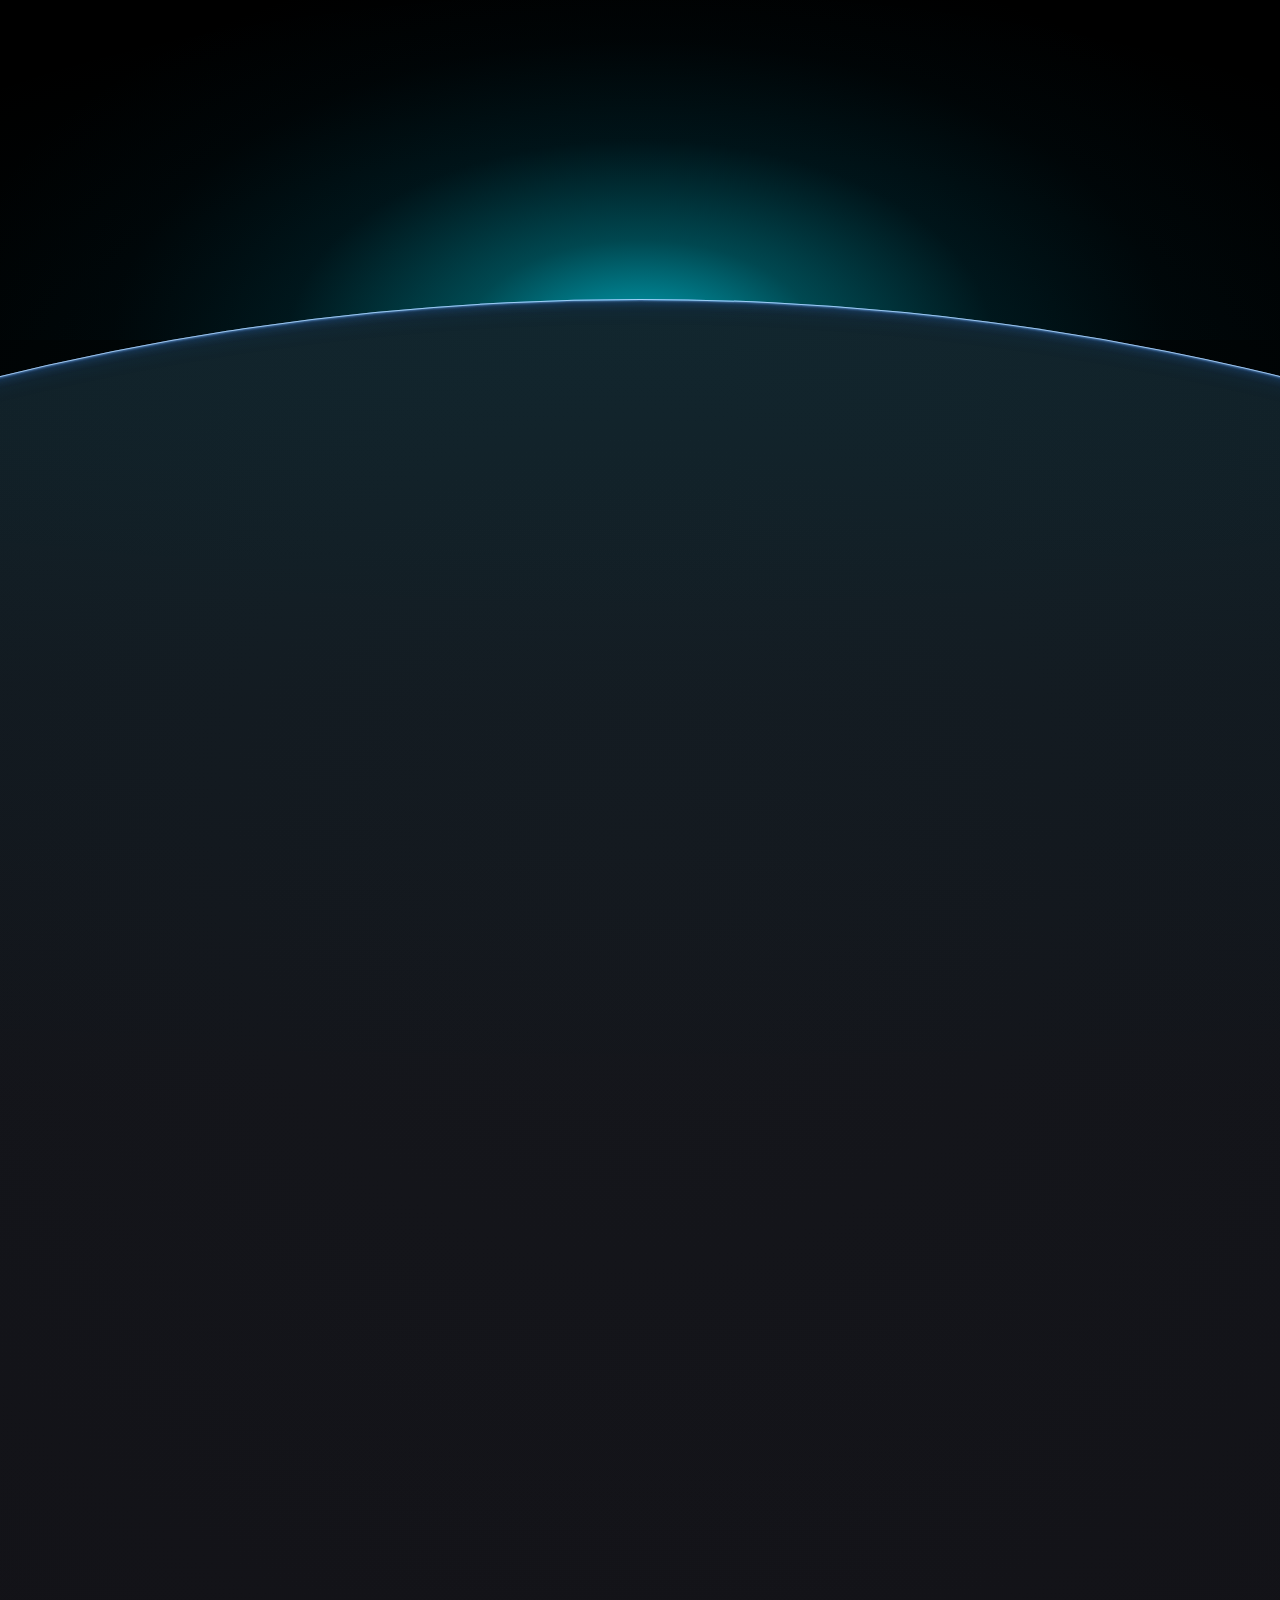
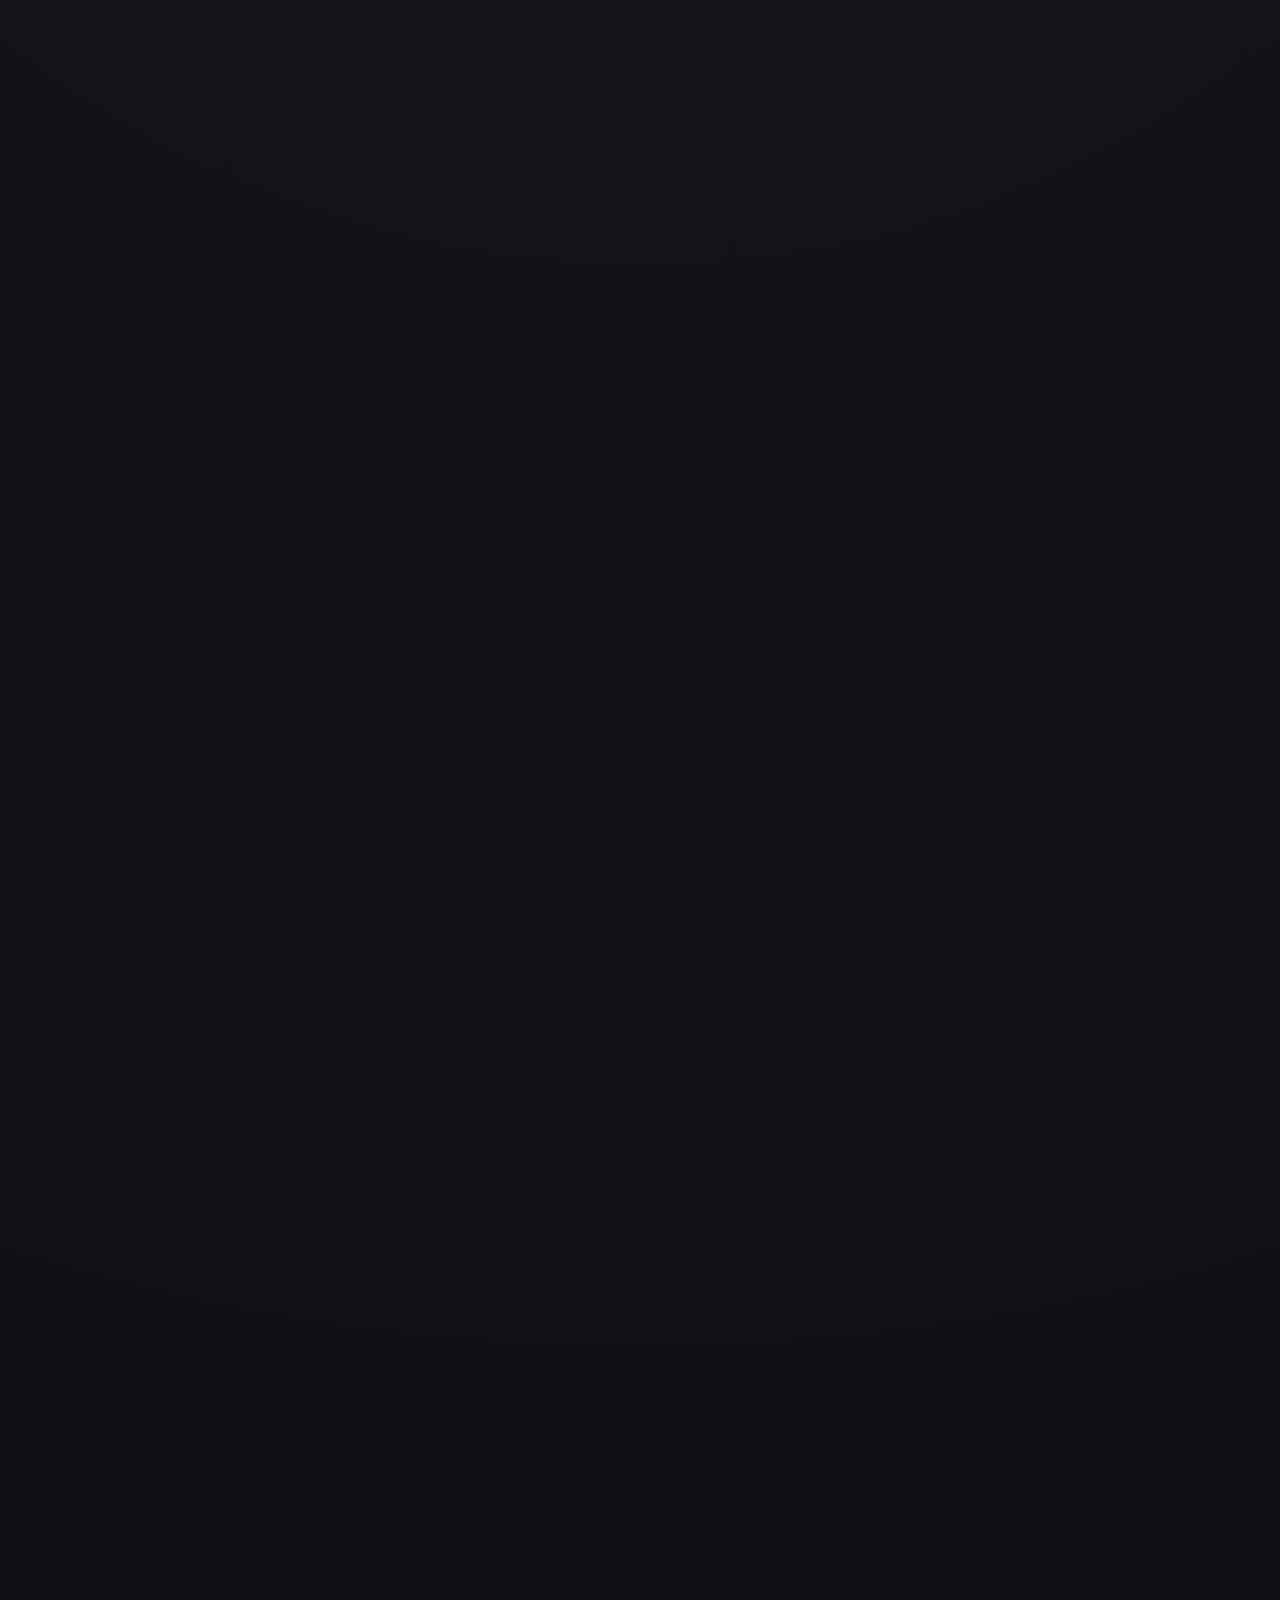
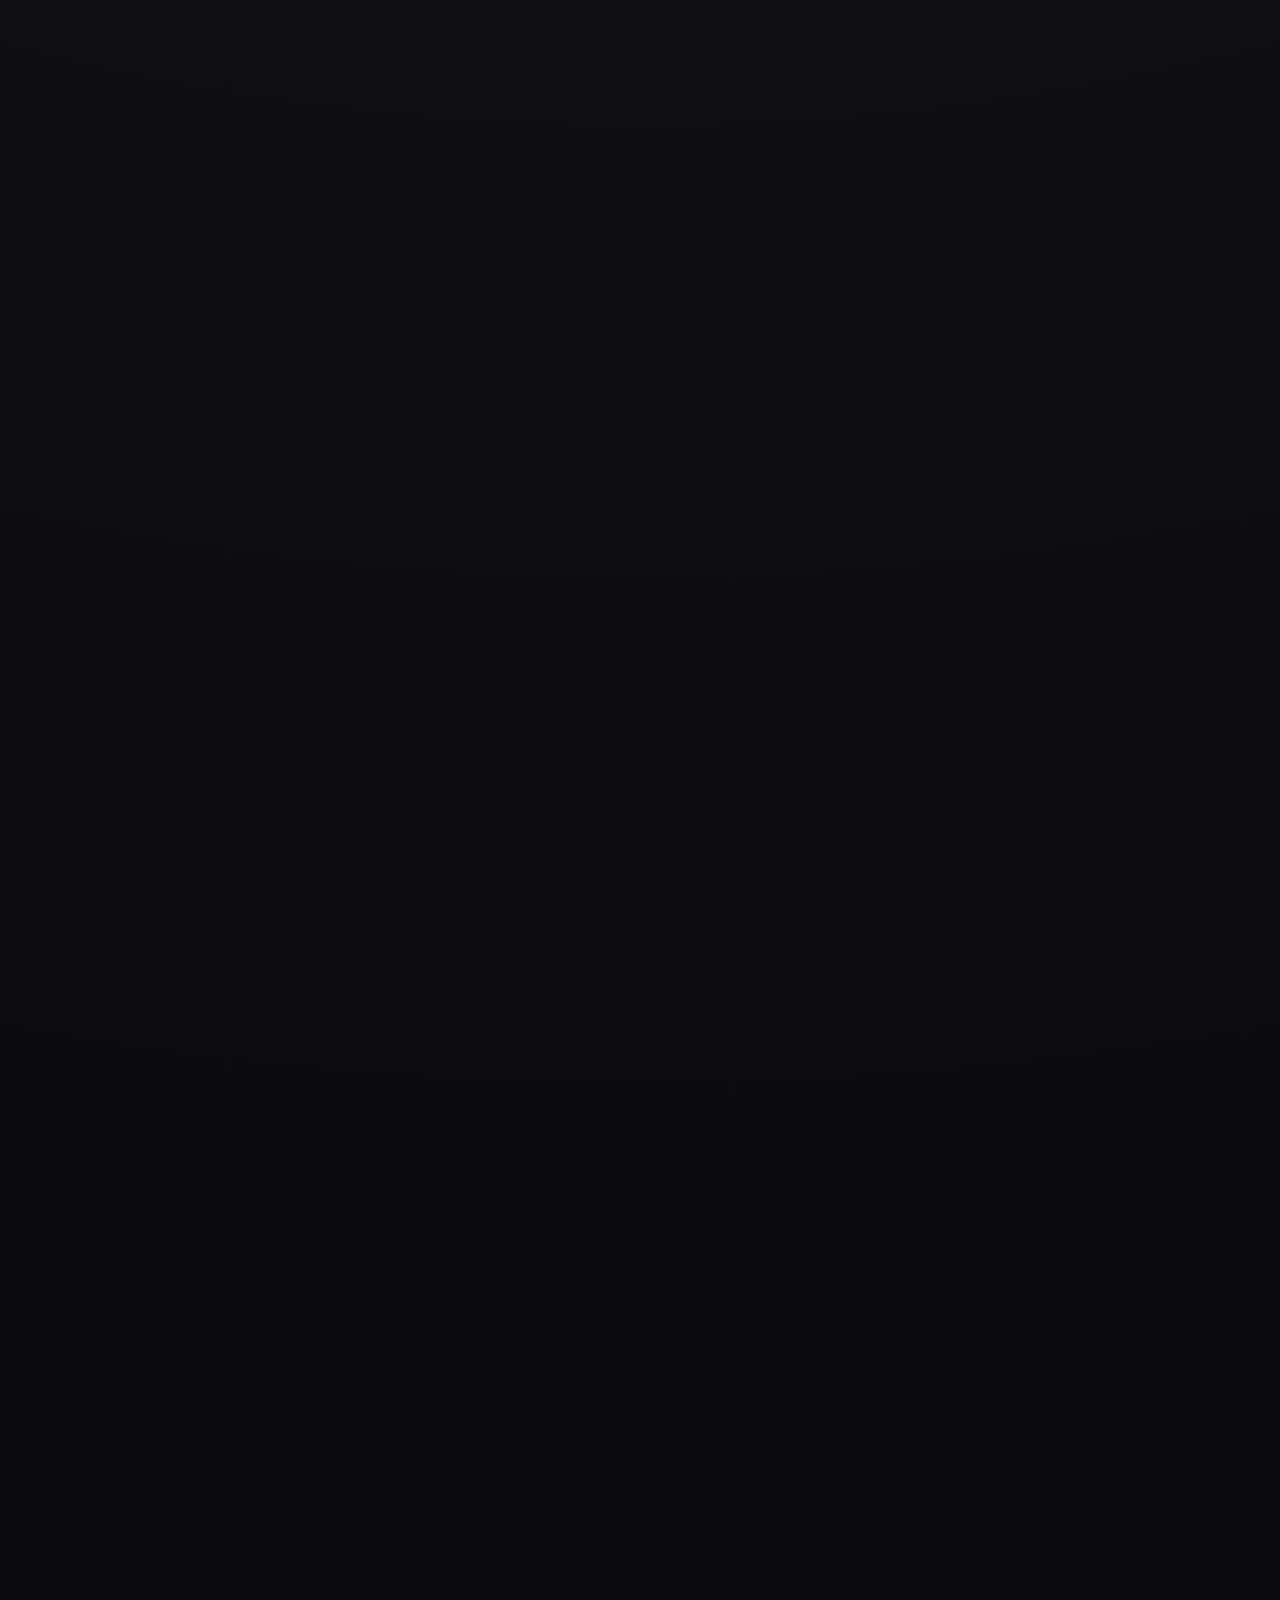
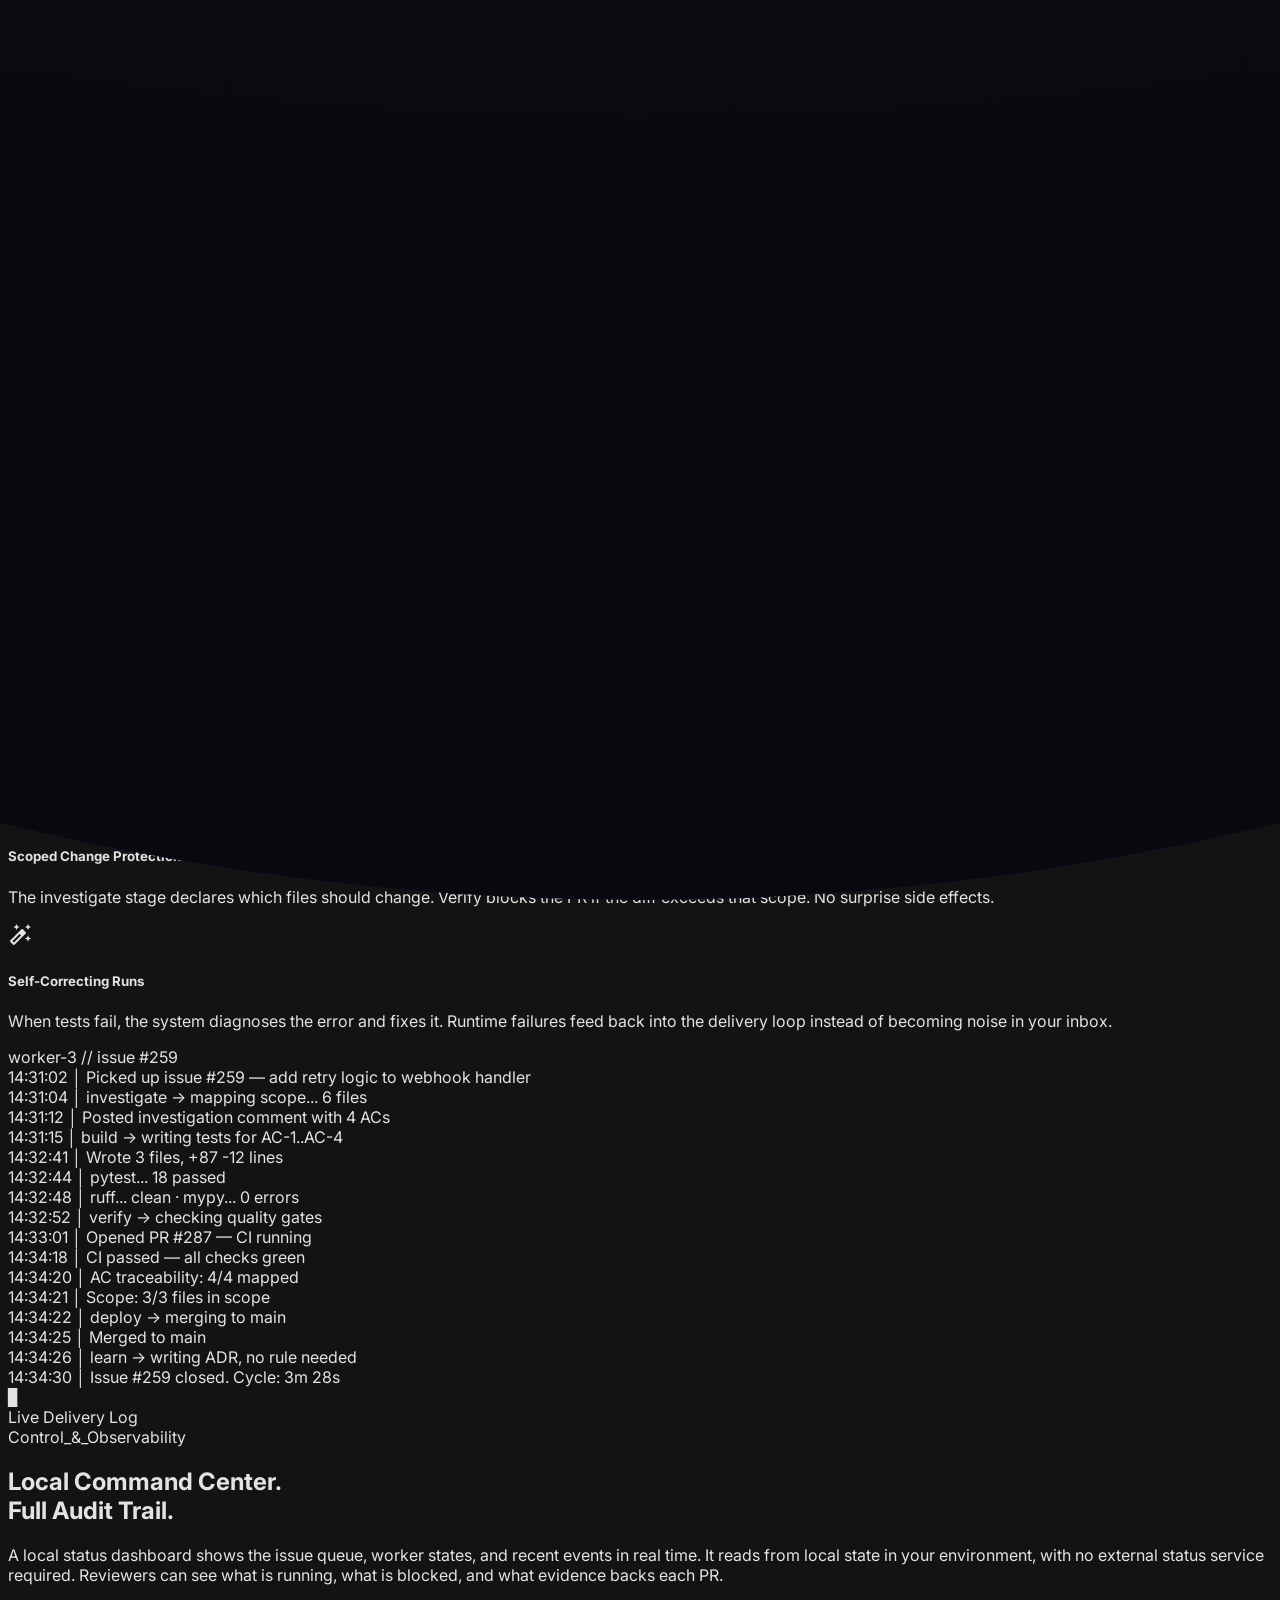
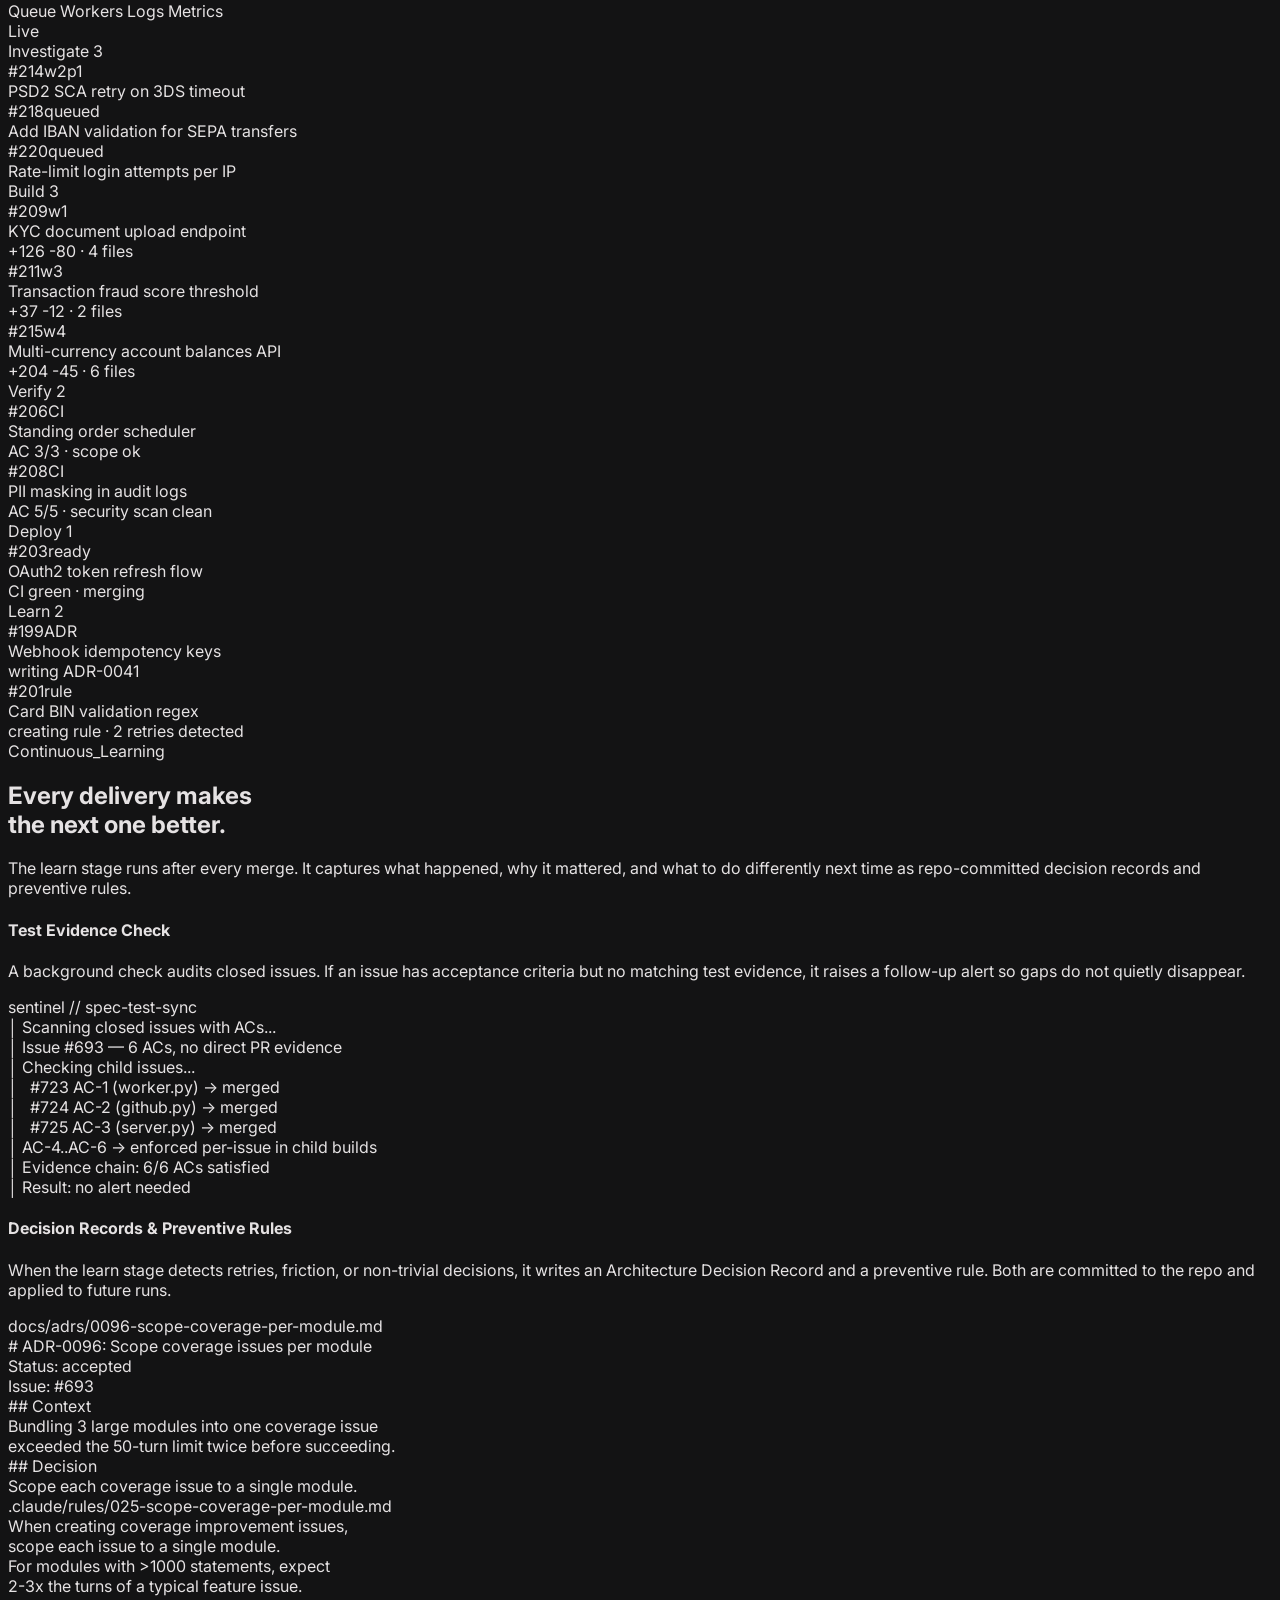
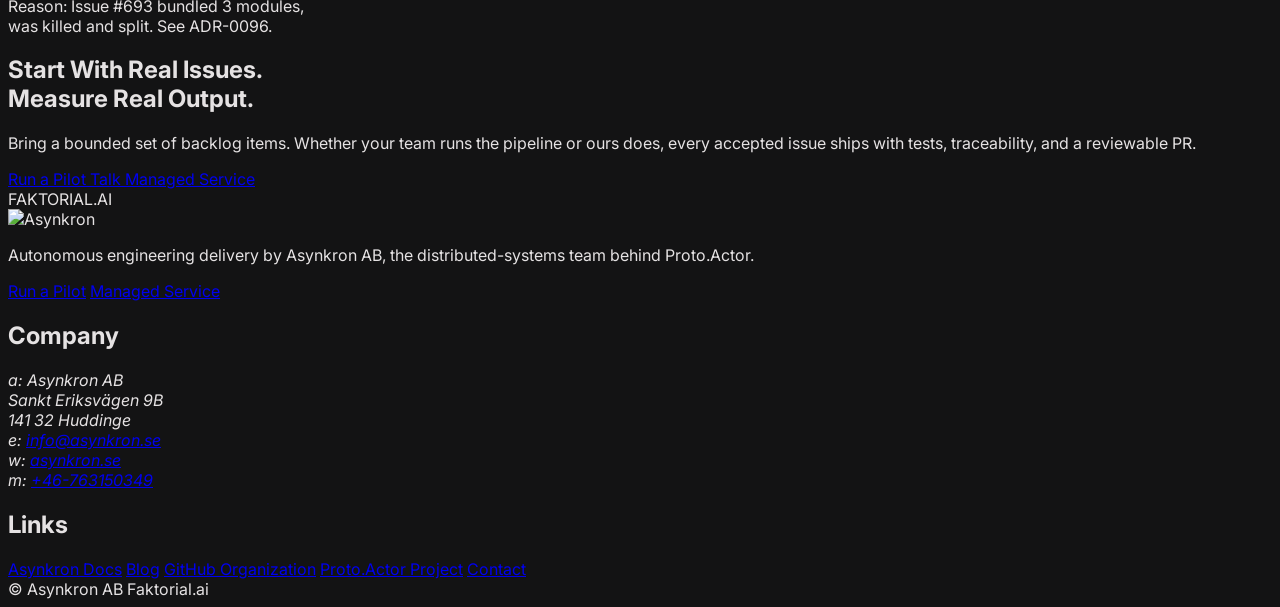
==== index.html @ 8fc57b88 "Use Asynkron favicon" ====
<!DOCTYPE html>

<html class="dark" lang="en"><head>
<meta charset="utf-8"/>
<meta content="width=device-width, initial-scale=1.0" name="viewport"/>
<title>Faktorial - Autonomous Engineering Delivery</title>
<link rel="icon" href="https://asynkron.se/img/favicon.ico" type="image/x-icon"/>
<script src="https://cdn.tailwindcss.com?plugins=forms,container-queries"></script>
<link href="https://fonts.googleapis.com/css2?family=Space+Grotesk:wght@300;400;500;600;700;900&amp;family=Inter:wght@300;400;500;600&amp;display=swap" rel="stylesheet"/>
<link href="https://fonts.googleapis.com/css2?family=Material+Symbols+Outlined:wght,FILL@100..700,0..1&amp;display=swap" rel="stylesheet"/>
<script id="tailwind-config">
        tailwind.config = {
            darkMode: "class",
            theme: {
                extend: {
                    "colors": {
                        "primary-container": "#00e5ff",
                        "on-primary-container": "#00626e",
                        "on-primary": "#00363d",
                        "on-surface-variant": "#bac9cc",
                        "on-primary-fixed-variant": "#004f58",
                        "on-secondary-container": "#96bbc9",
                        "error-container": "#93000a",
                        "on-secondary-fixed-variant": "#274c57",
                        "on-tertiary-fixed-variant": "#810081",
                        "on-secondary-fixed": "#001f28",
                        "secondary-container": "#274c57",
                        "secondary-fixed": "#c3e8f7",
                        "on-error": "#690005",
                        "surface-bright": "#3a393a",
                        "surface-container-low": "#1c1b1c",
                        "primary-fixed-dim": "#00daf3",
                        "surface-container": "#201f20",
                        "surface-container-lowest": "#0e0e0f",
                        "on-background": "#e5e2e3",
                        "primary-fixed": "#9cf0ff",
                        "primary": "#c3f5ff",
                        "background": "#131314",
                        "secondary-fixed-dim": "#a7ccda",
                        "on-error-container": "#ffdad6",
                        "on-tertiary": "#5b005b",
                        "tertiary-fixed": "#ffd7f5",
                        "inverse-surface": "#e5e2e3",
                        "on-primary-fixed": "#001f24",
                        "on-surface": "#e5e2e3",
                        "tertiary-fixed-dim": "#ffabf3",
                        "outline": "#849396",
                        "surface-container-high": "#2a2a2b",
                        "inverse-on-surface": "#313031",
                        "on-tertiary-fixed": "#380038",
                        "outline-variant": "#3b494c",
                        "surface-container-highest": "#353436",
                        "tertiary": "#ffe6f7",
                        "on-secondary": "#0d3540",
                        "secondary": "#a7ccda",
                        "tertiary-container": "#ffbbf3",
                        "on-tertiary-container": "#a0009f",
                        "inverse-primary": "#006875",
                        "surface-tint": "#00daf3",
                        "surface-dim": "#131314",
                        "surface-variant": "#353436",
                        "surface": "#131314",
                        "error": "#ffb4ab"
                    },
                    "borderRadius": {
                        "DEFAULT": "0px",
                        "lg": "0px",
                        "xl": "0px",
                        "full": "9999px"
                    },
                    "fontFamily": {
                        "headline": ["Space Grotesk", "system-ui", "sans-serif"],
                        "body": ["Inter", "system-ui", "sans-serif"],
                        "label": ["Space Grotesk", "system-ui", "sans-serif"]
                    }
                },
            },
        }
    </script>
<style>
        body {
            background-color: #131314;
            color: #e5e2e3;
            font-family: 'Inter', sans-serif;
            overflow-x: hidden;
        }
        .radial-glow {
            background: radial-gradient(circle at 50% 50%, rgba(0, 218, 243, 0.15) 0%, rgba(19, 19, 20, 0) 70%);
        }
        .data-bracket-border {
            border-left: 2px solid #00daf3;
            border-top: 2px solid #00daf3;
        }
        
        /* CSS-only 3D Tron Tunnel */
        .tunnel-container {
            position: absolute;
            inset: 0;
            perspective: 500px;
            overflow: hidden;
            background: #000;
        }
        .tunnel-wall {
            position: absolute;
            width: 100%;
            height: 100%;
            top: 0;
            left: 0;
            background-image: 
                linear-gradient(to right, rgba(0, 218, 243, 0.2) 1px, transparent 1px),
                linear-gradient(to bottom, rgba(0, 218, 243, 0.2) 1px, transparent 1px);
            background-size: 40px 40px;
            transform-style: preserve-3d;
            animation: tunnel-move 1.5s linear infinite;
        }
        .wall-top    { transform: translateY(-50%) rotateX(90deg); }
        .wall-bottom { transform: translateY(50%) rotateX(-90deg); }
        .wall-left   { transform: translateX(-50%) rotateY(90deg); }
        .wall-right  { transform: translateX(50%) rotateY(-90deg); }

        @keyframes tunnel-move {
            0% { background-position: 0 0; }
            100% { background-position: 0 160px; }
        }
        
        /* Twist & Turn Animation for the camera/container */
        .tunnel-wrap {
            position: absolute;
            inset: -50%;
            animation: tunnel-sway 10s ease-in-out infinite alternate;
        }
        @keyframes tunnel-sway {
            0% { transform: rotate(0deg) scale(1.1); }
            50% { transform: rotate(5deg) scale(1.2) translateX(20px); }
            100% { transform: rotate(-5deg) scale(1.1) translateY(20px); }
        }

        .text-glow {
            text-shadow: 0 0 20px rgba(0, 218, 243, 0.8), 0 0 40px rgba(0, 218, 243, 0.4);
        }

        /* Globe sunrise behind hero */
        .globe-wrap {
            position: absolute;
            left: 50%;
            bottom: -4800px;
            transform: translateX(-50%);
            width: 5400px;
            height: 5400px;
            pointer-events: none;
            z-index: 1;
        }
        /* The dark globe itself */
        .globe {
            position: absolute;
            inset: 0;
            border-radius: 50%;
            background:
                radial-gradient(
                    ellipse 120% 25% at 50% 0%,
                    rgba(0, 180, 210, 0.12) 0%,
                    rgba(0, 140, 170, 0.06) 30%,
                    rgba(0, 80, 100, 0.02) 60%,
                    transparent 100%
                ),
                radial-gradient(
                    circle at 50% 10%,
                    #15151a 0%,
                    #111116 30%,
                    #0c0c10 60%,
                    #08080c 100%
                );
        }
        /* Atmosphere rim — bright thin edge at the top */
        .globe::after {
            content: '';
            position: absolute;
            inset: -1px;
            border-radius: 50%;
            background: transparent;
            box-shadow:
                inset 0 1px 0 rgba(180, 220, 255, 0.8),
                inset 0 2px 2px rgba(120, 180, 255, 0.5),
                inset 0 4px 8px rgba(60, 140, 255, 0.2),
                inset 0 8px 20px rgba(30, 100, 220, 0.1);
        }
        /* Bright sunrise glow — positioned right on the globe horizon */
        /* Globe top = section_bottom - (5400 - 4800) = bottom: 600px */
        .globe-glow {
            position: absolute;
            left: 0;
            right: 0;
            bottom: 560px;
            height: 500px;
            background: radial-gradient(
                ellipse 55% 80% at 50% 100%,
                rgba(0, 229, 255, 0.7) 0%,
                rgba(0, 218, 243, 0.3) 25%,
                rgba(0, 160, 200, 0.10) 50%,
                rgba(0, 100, 140, 0.03) 75%,
                transparent 100%
            );
            pointer-events: none;
            z-index: 0;
        }
        /* Wider diffuse atmospheric wash above the horizon */
        .globe-wash {
            position: absolute;
            left: 0;
            right: 0;
            bottom: 500px;
            height: 600px;
            background: radial-gradient(
                ellipse 80% 70% at 50% 100%,
                rgba(0, 218, 243, 0.08) 0%,
                rgba(0, 160, 200, 0.03) 50%,
                transparent 100%
            );
            pointer-events: none;
            z-index: 0;
        }
    </style>
</head>
<body class="selection:bg-primary-container selection:text-on-primary-container">
<!-- TopAppBar -->
<header class="fixed top-0 w-full z-50 flex justify-between items-center px-8 h-20 bg-[#131314]/40 backdrop-blur-xl border-b border-[#00daf3]/10">
<div class="flex items-center gap-4">
<div class="text-2xl font-black tracking-[0.25em] text-[#c3f5ff] uppercase">FAKTORIAL.AI</div>
<div class="hidden lg:flex items-center gap-2 border-l border-primary/20 pl-4">
<span class="text-[#bac9cc]/50 text-[9px] uppercase tracking-[0.25em] font-headline">by</span>
<img src="https://asynkron.se/img/asynkron.png" alt="Asynkron" class="h-5 w-auto opacity-80"/>
</div>
</div>
<nav class="hidden md:flex gap-10 items-center">
<a class="text-[#bac9cc] hover:text-[#c3f5ff] transition-colors text-sm uppercase tracking-[0.2em] font-headline" href="#models">Models</a>
<a class="text-[#bac9cc] hover:text-[#c3f5ff] transition-colors text-sm uppercase tracking-[0.2em] font-headline" href="#fit">Fit</a>
<a class="text-[#bac9cc] hover:text-[#c3f5ff] transition-colors text-sm uppercase tracking-[0.2em] font-headline" href="#pipeline">Pipeline</a>
<a class="text-[#bac9cc] hover:text-[#c3f5ff] transition-colors text-sm uppercase tracking-[0.2em] font-headline" href="#control">Control</a>
</nav>
<a href="mailto:info@asynkron.se?subject=Faktorial%20Pilot%20Inquiry&body=Hi%2C%0A%0AWe%27re%20interested%20in%20running%20a%20Faktorial%20pilot.%0A%0ACompany%3A%20%0ARepo%20size%20(approx)%3A%20%0ABacklog%20size%3A%20%0A%0AThanks" class="bg-primary-container text-on-primary-container px-6 py-2 font-bold uppercase tracking-widest text-xs hover:bg-primary-fixed-dim transition-all active:scale-95 duration-150 inline-block">
            Run a Pilot
        </a>
</header>
<main class="relative pt-20">
<!-- Hero Section with 3D Tron Tunnel -->
<section class="relative min-h-[921px] flex flex-col items-center justify-center overflow-hidden bg-black">
<!-- 3D Tunnel Background -->
<div class="tunnel-container pointer-events-none opacity-60">
<div class="tunnel-wrap">
<div class="tunnel-wall wall-top"></div>
<div class="tunnel-wall wall-bottom"></div>
<div class="tunnel-wall wall-left"></div>
<div class="tunnel-wall wall-right"></div>
</div>
</div>
<!-- Globe sunrise -->
<div class="globe-wash"></div>
<div class="globe-glow"></div>
<div class="globe-wrap"><div class="globe"></div></div>
<!-- Legibility Overlay -->
<div class="absolute inset-0 bg-gradient-to-b from-background/40 via-transparent to-background z-[2]"></div>
<div class="relative z-10 text-center px-4">
<div class="py-8 rounded-3xl">
<h1 class="display-large text-[12vw] md:text-[8vw] font-black tracking-[0.25em] text-primary-fixed-dim uppercase leading-none mb-8 filter text-glow relative z-10">
                        FAKTORIAL.AI
                    </h1>
<div class="max-w-3xl mx-auto space-y-6">
<p class="font-headline text-2xl md:text-4xl font-bold tracking-[0.2em] text-primary uppercase drop-shadow-lg">
                            Autonomous Engineering Delivery
                        </p>
<p class="text-on-surface-variant font-body text-lg md:text-xl tracking-wide max-w-2xl mx-auto drop-shadow-md">
                            Faktorial operates the delivery loop inside your repo: investigate the work, build the change, prove it with tests and CI, prepare the PR, and capture what it learned. Run it with your team, or have Asynkron operate it for you.
                        </p>
<div class="pt-10 flex flex-wrap justify-center gap-6">
<a href="mailto:info@asynkron.se?subject=Faktorial%20Pilot%20Inquiry&body=Hi%2C%0A%0AWe%27re%20interested%20in%20running%20a%20Faktorial%20pilot.%0A%0ACompany%3A%20%0ARepo%20size%20(approx)%3A%20%0ABacklog%20size%3A%20%0A%0AThanks" class="px-10 py-4 bg-primary-container text-on-primary-container font-bold uppercase tracking-[0.2em] text-sm group relative overflow-hidden shadow-[0_0_20px_rgba(0,218,243,0.3)] inline-block">
<span class="relative z-10">Run a Pilot</span>
<div class="absolute inset-0 bg-white/20 translate-x-[-100%] group-hover:translate-x-[100%] transition-transform duration-500"></div>
</a>
<a href="mailto:info@asynkron.se?subject=Faktorial%20Managed%20Service&body=Hi%2C%0A%0AWe%27re%20interested%20in%20Faktorial%20Managed%20by%20Asynkron.%0A%0ACompany%3A%20%0AWhat%20we%20need%20help%20with%3A%20%0A%0AThanks" class="px-10 py-4 border-l-2 border-primary text-primary font-bold uppercase tracking-[0.2em] text-sm hover:bg-primary/5 transition-colors backdrop-blur-md inline-block">
                                Managed Service
                            </a>
</div>
<!-- Trust strip -->
<div class="pt-12 flex flex-wrap justify-center gap-x-8 gap-y-3">
<span class="flex items-center gap-2 text-on-surface-variant/60 text-xs uppercase tracking-widest font-headline"><span class="material-symbols-outlined text-primary-fixed-dim text-sm">computer</span> Runs locally</span>
<span class="flex items-center gap-2 text-on-surface-variant/60 text-xs uppercase tracking-widest font-headline"><svg class="w-3.5 h-3.5 text-primary-fixed-dim" fill="currentColor" viewBox="0 0 24 24"><path d="M12 0C5.37 0 0 5.37 0 12c0 5.31 3.435 9.795 8.205 11.385.6.105.825-.255.825-.57 0-.285-.015-1.23-.015-2.235-3.015.555-3.795-.735-4.035-1.41-.135-.345-.72-1.41-1.23-1.695-.42-.225-1.02-.78-.015-.795.945-.015 1.62.87 1.845 1.23 1.08 1.815 2.805 1.305 3.495.99.105-.78.42-1.305.765-1.605-2.67-.3-5.46-1.335-5.46-5.925 0-1.305.465-2.385 1.23-3.225-.12-.3-.54-1.53.12-3.18 0 0 1.005-.315 3.3 1.23.96-.27 1.98-.405 3-.405s2.04.135 3 .405c2.295-1.56 3.3-1.23 3.3-1.23.66 1.65.24 2.88.12 3.18.765.84 1.23 1.905 1.23 3.225 0 4.605-2.805 5.625-5.475 5.925.435.375.81 1.095.81 2.22 0 1.605-.015 2.895-.015 3.3 0 .315.225.69.825.57A12.02 12.02 0 0024 12c0-6.63-5.37-12-12-12z"/></svg> GitHub-native</span>
<span class="flex items-center gap-2 text-on-surface-variant/60 text-xs uppercase tracking-widest font-headline"><span class="material-symbols-outlined text-primary-fixed-dim text-sm">verified_user</span> Approval gates</span>
<span class="flex items-center gap-2 text-on-surface-variant/60 text-xs uppercase tracking-widest font-headline"><span class="material-symbols-outlined text-primary-fixed-dim text-sm">psychology</span> Escalates when uncertain</span>
<span class="flex items-center gap-2 text-on-surface-variant/60 text-xs uppercase tracking-widest font-headline"><span class="material-symbols-outlined text-primary-fixed-dim text-sm">history</span> Full audit trail</span>
</div>
</div>
</div>
</div>
<div class="absolute bottom-0 left-0 w-full h-32 bg-gradient-to-t from-background to-transparent z-10"></div>
</section>
<!-- Category Contrast -->
<section class="py-16 px-8 bg-background border-y border-primary/10">
<div class="max-w-[1400px] mx-auto grid grid-cols-1 md:grid-cols-3 gap-8">
    <div class="border-l-2 border-primary/30 pl-6">
        <h2 class="font-headline font-bold uppercase tracking-[0.15em] text-sm text-primary mb-3">Not A Copilot</h2>
        <p class="text-on-surface-variant text-sm leading-relaxed">Autocomplete helps a developer type. Faktorial takes a GitHub issue through investigation, tests, implementation, CI, and PR review.</p>
    </div>
    <div class="border-l-2 border-primary/30 pl-6">
        <h2 class="font-headline font-bold uppercase tracking-[0.15em] text-sm text-primary mb-3">Not Black-Box SaaS</h2>
        <p class="text-on-surface-variant text-sm leading-relaxed">Runs locally, follows your repo rules, and leaves the evidence chain where your team already works.</p>
    </div>
    <div class="border-l-2 border-tertiary-fixed-dim/30 pl-6">
        <h2 class="font-headline font-bold uppercase tracking-[0.15em] text-sm text-tertiary-fixed-dim mb-3">Not Traditional Outsourcing</h2>
        <p class="text-on-surface-variant text-sm leading-relaxed">Whether your team runs it or Asynkron does, the operating model stays issue-driven, test-backed, and reviewable in GitHub.</p>
    </div>
</div>
</section>
<!-- Asynkron Credibility -->
<section id="asynkron" class="py-24 px-8 bg-surface-container-lowest border-y border-primary/10">
<div class="max-w-[1400px] mx-auto">
<div class="flex items-center gap-4 mb-6">
<span class="text-primary font-bold tracking-[0.5em] uppercase text-xs">Asynkron_Origin</span>
<div class="h-px flex-grow bg-primary/10"></div>
</div>
<div class="grid grid-cols-1 lg:grid-cols-[0.9fr_1.1fr] gap-12 items-center">
    <div>
        <img src="https://asynkron.se/img/asynkron.png" alt="Asynkron" class="h-12 w-auto max-w-[320px] object-contain mb-10"/>
        <h2 class="font-headline text-3xl md:text-5xl font-black tracking-[0.1em] uppercase mb-6">
            Created By The Team Behind <span class="text-primary-fixed-dim">Proto.Actor.</span>
        </h2>
        <p class="text-on-surface-variant text-lg leading-relaxed max-w-3xl">
            Asynkron brings distributed-systems experience from high-scale, mission-critical platforms across finance, industrial automation, and real-time communications into Faktorial's delivery model.
        </p>
    </div>
    <div class="grid grid-cols-1 md:grid-cols-2 gap-6">
        <div class="border-l-2 border-primary/30 bg-surface-container-low p-8">
            <img src="https://asynkron.se/img/protoactor.png" alt="Proto.Actor" class="h-14 w-auto max-w-full object-contain object-left mb-8"/>
            <h3 class="font-headline font-bold uppercase tracking-[0.15em] text-sm text-primary mb-4">Flagship Framework</h3>
            <p class="text-on-surface-variant text-sm leading-relaxed">
                Proto.Actor is Asynkron's actor framework for .NET and Go, built for resilient distributed systems with message-driven actors, virtual actors, and clustering.
            </p>
        </div>
        <div class="border-l-2 border-tertiary-fixed-dim/30 bg-surface-container-low p-8">
            <h3 class="font-headline font-bold uppercase tracking-[0.15em] text-sm text-tertiary-fixed-dim mb-4">Why It Matters</h3>
            <p class="text-on-surface-variant text-sm leading-relaxed">
                Faktorial comes from a team used to production runtimes, long-running workflows, observability, and controlled automation rather than one-off code generation demos.
            </p>
        </div>
    </div>
</div>
</div>
</section>
<!-- ══════ SECTION 2: Two Ways To Ship ══════ -->
<section id="models" class="py-28 px-8 bg-surface-container-lowest border-y border-primary/10 relative">
<div class="max-w-[1400px] mx-auto">
<div class="flex items-center gap-4 mb-6">
    <span class="text-primary font-bold tracking-[0.5em] uppercase text-xs">Service_Models</span>
    <div class="h-px flex-grow bg-primary/10"></div>
</div>
<h2 class="font-headline text-3xl md:text-5xl font-black tracking-[0.1em] uppercase mb-6">
    Two Ways To Ship.<br/><span class="text-primary-fixed-dim">One Standard Of Proof.</span>
</h2>
<p class="text-on-surface-variant text-lg max-w-2xl mb-16">
    Use Faktorial inside your existing GitHub workflow with your engineers reviewing PRs, or use Faktorial Managed when you want Asynkron to run the delivery loop. Same pipeline, same quality gates, same traceability.
</p>

<div class="grid grid-cols-1 md:grid-cols-2 gap-8 mb-16">
    <!-- Self-service -->
    <div class="border border-primary/20 p-10 relative group hover:border-primary/40 transition-all flex flex-col">
        <div class="absolute top-0 right-0 w-32 h-32 bg-primary/5 blur-[60px] opacity-0 group-hover:opacity-100 transition-opacity pointer-events-none"></div>
        <div class="flex items-center gap-3 mb-6">
            <span class="material-symbols-outlined text-primary text-2xl" data-icon="handshake">handshake</span>
            <h3 class="font-headline font-black uppercase tracking-[0.15em] text-lg text-primary">Your Team + Faktorial</h3>
        </div>
        <p class="text-on-surface-variant text-sm leading-relaxed mb-8">
            Best when you already have a development team and want more delivery capacity inside the workflow you use today. Your team owns priorities, architecture, reviews, and merge decisions. Faktorial handles scoped implementation work.
        </p>
        <div class="space-y-4 mb-8">
            <div class="flex items-start gap-3"><span class="text-primary text-sm mt-0.5">&#10003;</span><span class="text-on-surface-variant text-sm">Your team owns priorities and merge decisions</span></div>
            <div class="flex items-start gap-3"><span class="text-primary text-sm mt-0.5">&#10003;</span><span class="text-on-surface-variant text-sm">Faktorial handles scoped implementation issues</span></div>
            <div class="flex items-start gap-3"><span class="text-primary text-sm mt-0.5">&#10003;</span><span class="text-on-surface-variant text-sm">PRs arrive with tests and evidence</span></div>
            <div class="flex items-start gap-3"><span class="text-primary text-sm mt-0.5">&#10003;</span><span class="text-on-surface-variant text-sm">Works inside your existing repo workflow</span></div>
        </div>
        <div class="mt-auto">
            <a href="mailto:info@asynkron.se?subject=Faktorial%20Pilot%20Inquiry&body=Hi%2C%0A%0AWe%27re%20interested%20in%20running%20a%20Faktorial%20pilot.%0A%0ACompany%3A%20%0ARepo%20size%20(approx)%3A%20%0ABacklog%20size%3A%20%0A%0AThanks" class="px-8 py-3 bg-primary-container text-on-primary-container font-bold uppercase tracking-[0.15em] text-sm hover:shadow-[0_0_20px_rgba(0,218,243,0.3)] transition-all active:scale-[0.98] inline-block">Start with 10 issues</a>
        </div>
    </div>
    <!-- Managed -->
    <div class="border border-tertiary-fixed-dim/20 p-10 relative group hover:border-tertiary-fixed-dim/40 transition-all flex flex-col">
        <div class="absolute top-0 right-0 w-32 h-32 bg-tertiary-fixed-dim/5 blur-[60px] opacity-0 group-hover:opacity-100 transition-opacity pointer-events-none"></div>
        <div class="flex items-center gap-3 mb-6">
            <span class="material-symbols-outlined text-tertiary-fixed-dim text-2xl" data-icon="engineering">engineering</span>
            <h3 class="font-headline font-black uppercase tracking-[0.15em] text-lg text-tertiary-fixed-dim">Faktorial Managed</h3>
        </div>
        <p class="text-on-surface-variant text-sm leading-relaxed mb-8">
            Best when you want Asynkron to run the operating loop. You file or approve issues; senior engineers supervise Faktorial, handle escalations, and deliver review-ready code.
        </p>
        <div class="space-y-4 mb-8">
            <div class="flex items-start gap-3"><span class="text-tertiary-fixed-dim text-sm mt-0.5">&#10003;</span><span class="text-on-surface-variant text-sm">Asynkron runs the pipeline</span></div>
            <div class="flex items-start gap-3"><span class="text-tertiary-fixed-dim text-sm mt-0.5">&#10003;</span><span class="text-on-surface-variant text-sm">We supervise agents and handle escalations</span></div>
            <div class="flex items-start gap-3"><span class="text-tertiary-fixed-dim text-sm mt-0.5">&#10003;</span><span class="text-on-surface-variant text-sm">You approve scope and merge decisions</span></div>
            <div class="flex items-start gap-3"><span class="text-tertiary-fixed-dim text-sm mt-0.5">&#10003;</span><span class="text-on-surface-variant text-sm">Capacity scales by backlog, not headcount</span></div>
        </div>
        <div class="mt-auto">
            <a href="mailto:info@asynkron.se?subject=Faktorial%20Managed%20Service&body=Hi%2C%0A%0AWe%27re%20interested%20in%20Faktorial%20Managed%20by%20Asynkron.%0A%0ACompany%3A%20%0AWhat%20we%20need%20help%20with%3A%20%0A%0AThanks" class="px-8 py-3 border border-tertiary-fixed-dim/30 text-tertiary-fixed-dim font-bold uppercase tracking-[0.15em] text-sm hover:bg-tertiary-fixed-dim/5 transition-all active:scale-[0.98] inline-block">Contact Us</a>
        </div>
    </div>
</div>

<!-- Shared foundation -->
<div class="border-t border-primary/10 pt-12">
    <h4 class="font-headline font-bold uppercase tracking-[0.15em] text-sm text-center mb-10 text-on-surface-variant">Both models keep control in your repo</h4>
    <div class="grid grid-cols-1 md:grid-cols-2 gap-8">
        <div class="flex gap-5">
            <div class="w-10 h-10 flex-shrink-0 border border-primary/20 flex items-center justify-center">
                <span class="material-symbols-outlined text-primary text-lg">history_edu</span>
            </div>
            <div>
                <h5 class="font-headline font-bold uppercase tracking-widest text-sm mb-2">Compliance Backlog</h5>
                <p class="text-on-surface-variant text-sm leading-relaxed">When new requirements emerge, Faktorial can evaluate the repo, identify gaps, and turn the remediation work into issues your team can review and track.</p>
            </div>
        </div>
        <div class="flex gap-5">
            <div class="w-10 h-10 flex-shrink-0 border border-primary/20 flex items-center justify-center">
                <span class="material-symbols-outlined text-primary text-lg">link</span>
            </div>
            <div>
                <h5 class="font-headline font-bold uppercase tracking-widest text-sm mb-2">Every Decision Has A Paper Trail</h5>
                <p class="text-on-surface-variant text-sm leading-relaxed">Every change traces back: requirement &rarr; investigation &rarr; acceptance criteria &rarr; tests &rarr; PR &rarr; merge. ADRs capture why. The full evidence chain lives in your repo.</p>
            </div>
        </div>
    </div>
</div>
</div>
</section>

<!-- ══════ SECTION 3: Fit Guide ══════ -->
<section id="fit" class="py-24 px-8">
<div class="max-w-[1400px] mx-auto">
<div class="flex items-center gap-4 mb-6">
    <span class="text-primary font-bold tracking-[0.5em] uppercase text-xs">Fit_Guide</span>
    <div class="h-px flex-grow bg-primary/10"></div>
</div>
<div class="grid grid-cols-1 lg:grid-cols-[0.9fr_1.1fr] gap-12 items-start mb-14">
    <div>
        <h2 class="font-headline text-3xl md:text-5xl font-black tracking-[0.1em] uppercase mb-6">
            Built For Backlog-Heavy Teams.<br/><span class="text-primary-fixed-dim">With Clear Review Paths.</span>
        </h2>
        <p class="text-on-surface-variant text-lg leading-relaxed">
            Faktorial works best when your team already has a GitHub workflow, a queue of engineering work, and enough context in issues or code for implementation to be reviewed against clear expectations.
        </p>
    </div>
    <div class="grid grid-cols-1 md:grid-cols-2 gap-6">
        <div class="border-t-2 border-primary/30 bg-surface-container-low p-8">
            <h3 class="font-headline font-bold uppercase tracking-[0.15em] text-sm text-primary mb-6">Good Fit</h3>
            <div class="space-y-4">
                <div class="flex gap-3"><span class="text-primary">&#10003;</span><span class="text-on-surface-variant text-sm">Structured GitHub issues with acceptance criteria</span></div>
                <div class="flex gap-3"><span class="text-primary">&#10003;</span><span class="text-on-surface-variant text-sm">Teams that need more throughput without adding headcount</span></div>
                <div class="flex gap-3"><span class="text-primary">&#10003;</span><span class="text-on-surface-variant text-sm">Regulated or audit-heavy repositories</span></div>
                <div class="flex gap-3"><span class="text-primary">&#10003;</span><span class="text-on-surface-variant text-sm">Recurring bugs, refactors, migrations, and test work</span></div>
            </div>
        </div>
        <div class="border-t-2 border-tertiary-fixed-dim/30 bg-surface-container-low p-8">
            <h3 class="font-headline font-bold uppercase tracking-[0.15em] text-sm text-tertiary-fixed-dim mb-6">Keep Human First</h3>
            <div class="space-y-4">
                <div class="flex gap-3"><span class="text-tertiary-fixed-dim">&times;</span><span class="text-on-surface-variant text-sm">Ambiguous product discovery with no clear outcome yet</span></div>
                <div class="flex gap-3"><span class="text-tertiary-fixed-dim">&times;</span><span class="text-on-surface-variant text-sm">Architecture calls without an accountable owner</span></div>
                <div class="flex gap-3"><span class="text-tertiary-fixed-dim">&times;</span><span class="text-on-surface-variant text-sm">High-risk production changes without a review path</span></div>
            </div>
        </div>
    </div>
</div>
<h3 class="font-headline text-xl md:text-2xl font-black tracking-[0.1em] uppercase mb-8">
    Best for <span class="text-primary-fixed-dim">high-volume engineering work.</span>
</h3>
<div class="grid grid-cols-2 md:grid-cols-3 lg:grid-cols-6 gap-4">
    <div class="p-5 bg-surface-container-low border-t-2 border-primary/20 text-center">
        <span class="material-symbols-outlined text-primary text-2xl mb-3 block">bug_report</span>
        <div class="text-xs uppercase tracking-widest text-on-surface-variant font-headline">Backlog &amp; bugs</div>
    </div>
    <div class="p-5 bg-surface-container-low border-t-2 border-primary/20 text-center">
        <span class="material-symbols-outlined text-primary text-2xl mb-3 block">autorenew</span>
        <div class="text-xs uppercase tracking-widest text-on-surface-variant font-headline">Refactors</div>
    </div>
    <div class="p-5 bg-surface-container-low border-t-2 border-primary/20 text-center">
        <span class="material-symbols-outlined text-primary text-2xl mb-3 block">swap_horiz</span>
        <div class="text-xs uppercase tracking-widest text-on-surface-variant font-headline">Migrations</div>
    </div>
    <div class="p-5 bg-surface-container-low border-t-2 border-primary/20 text-center">
        <span class="material-symbols-outlined text-primary text-2xl mb-3 block">science</span>
        <div class="text-xs uppercase tracking-widest text-on-surface-variant font-headline">Test coverage</div>
    </div>
    <div class="p-5 bg-surface-container-low border-t-2 border-tertiary-fixed-dim/20 text-center">
        <span class="material-symbols-outlined text-tertiary-fixed-dim text-2xl mb-3 block">gavel</span>
        <div class="text-xs uppercase tracking-widest text-on-surface-variant font-headline">Compliance gaps</div>
    </div>
    <div class="p-5 bg-surface-container-low border-t-2 border-tertiary-fixed-dim/20 text-center">
        <span class="material-symbols-outlined text-tertiary-fixed-dim text-2xl mb-3 block">update</span>
        <div class="text-xs uppercase tracking-widest text-on-surface-variant font-headline">Legacy modernization</div>
    </div>
</div>
</div>
</section>
<!-- Pilot Proof -->
<section id="proof" class="py-24 px-8 bg-surface-container-lowest border-y border-primary/10 relative">
<div class="max-w-[1400px] mx-auto">
<div class="flex items-center gap-4 mb-6">
<span class="text-tertiary-fixed-dim font-bold tracking-[0.5em] uppercase text-xs">Pilot_Proof</span>
<div class="h-px flex-grow bg-tertiary-fixed-dim/20"></div>
</div>
<h2 class="font-headline text-3xl md:text-5xl font-black tracking-[0.1em] uppercase mb-6">
    Start With 10 Real Issues.<br/><span class="text-tertiary-fixed-dim">Measure What Ships.</span>
</h2>
<p class="text-on-surface-variant text-lg max-w-3xl mb-14 leading-relaxed">
    The first proof should come from your repo, not a staged demo. A pilot uses a bounded set of issues and reports the evidence engineering leaders actually care about: accepted PRs, CI results, review rework, cycle time, and escalation quality.
</p>
<div class="grid grid-cols-1 md:grid-cols-2 lg:grid-cols-4 gap-6">
    <div class="border border-tertiary-fixed-dim/20 p-6 bg-surface-container-low">
        <h3 class="font-headline font-bold uppercase tracking-widest text-sm text-tertiary-fixed-dim mb-3">Acceptance</h3>
        <p class="text-on-surface-variant text-sm leading-relaxed">How many PRs were accepted, merged, or returned for rework.</p>
    </div>
    <div class="border border-tertiary-fixed-dim/20 p-6 bg-surface-container-low">
        <h3 class="font-headline font-bold uppercase tracking-widest text-sm text-tertiary-fixed-dim mb-3">Cycle Time</h3>
        <p class="text-on-surface-variant text-sm leading-relaxed">How long issues took from pickup to review-ready pull request.</p>
    </div>
    <div class="border border-primary/20 p-6 bg-surface-container-low">
        <h3 class="font-headline font-bold uppercase tracking-widest text-sm text-primary mb-3">Evidence</h3>
        <p class="text-on-surface-variant text-sm leading-relaxed">Which tests, CI checks, and trace links backed each delivery.</p>
    </div>
    <div class="border border-primary/20 p-6 bg-surface-container-low">
        <h3 class="font-headline font-bold uppercase tracking-widest text-sm text-primary mb-3">Escalations</h3>
        <p class="text-on-surface-variant text-sm leading-relaxed">Where the system paused for human judgment instead of guessing.</p>
    </div>
</div>
</div>
</section>
<!-- How It Works — Pipeline -->
<section id="pipeline" class="py-32 px-8 relative overflow-hidden">
<div class="absolute inset-0 pointer-events-none" style="background: linear-gradient(180deg, #0e0e0f 0%, #131314 30%, #131314 70%, #0e0e0f 100%);"></div>
<div class="relative z-10 max-w-[1400px] mx-auto">
<div class="flex items-center gap-4 mb-6">
<span class="text-tertiary-fixed-dim font-bold tracking-[0.5em] uppercase text-xs">How_It_Works</span>
<div class="h-px flex-grow bg-tertiary-fixed-dim/20"></div>
</div>
<h2 class="font-headline text-3xl md:text-5xl font-black tracking-[0.1em] uppercase mb-6">
From Backlog To Verified Delivery.<br/><span class="text-primary-fixed-dim">Then To Main.</span>
</h2>
<p class="text-on-surface-variant text-lg max-w-2xl mb-20">
Each delivery run moves through five stages. Scope, tests, review, CI, and learning stay visible at each step. When judgment is needed, the work pauses and asks for a decision.
</p>

<!-- Pipeline Stages -->
<div class="grid grid-cols-1 md:grid-cols-5 gap-0 relative">
<!-- Connecting line -->
<div class="hidden md:block absolute top-12 left-[10%] right-[10%] h-px bg-gradient-to-r from-primary/40 via-primary/20 to-primary/40 z-0"></div>

<!-- Stage 1: Investigate -->
<div class="relative z-10 flex flex-col items-center text-center group">
<div class="w-24 h-24 border border-primary/30 bg-surface-container-lowest flex items-center justify-center mb-6 group-hover:border-primary/80 group-hover:shadow-[0_0_20px_rgba(0,218,243,0.15)] transition-all duration-500">
<span class="material-symbols-outlined text-primary text-3xl" data-icon="search_insights">search_insights</span>
</div>
<h4 class="font-headline font-bold uppercase tracking-[0.2em] text-sm text-primary mb-2">Investigate</h4>
<p class="text-on-surface-variant text-xs leading-relaxed px-2 max-w-[180px]">Reads the issue, maps affected files and dependencies, defines the intended scope, and writes acceptance criteria</p>
</div>

<!-- Stage 2: Build -->
<div class="relative z-10 flex flex-col items-center text-center group">
<div class="w-24 h-24 border border-primary/30 bg-surface-container-lowest flex items-center justify-center mb-6 group-hover:border-primary/80 group-hover:shadow-[0_0_20px_rgba(0,218,243,0.15)] transition-all duration-500">
<span class="material-symbols-outlined text-primary text-3xl" data-icon="code">code</span>
</div>
<h4 class="font-headline font-bold uppercase tracking-[0.2em] text-sm text-primary mb-2">Build</h4>
<p class="text-on-surface-variant text-xs leading-relaxed px-2 max-w-[180px]">Writes failing tests from acceptance criteria, implements code, runs the suite, and opens a pull request</p>
</div>

<!-- Stage 3: Verify -->
<div class="relative z-10 flex flex-col items-center text-center group">
<div class="w-24 h-24 border border-primary/30 bg-surface-container-lowest flex items-center justify-center mb-6 group-hover:border-primary/80 group-hover:shadow-[0_0_20px_rgba(0,218,243,0.15)] transition-all duration-500">
<span class="material-symbols-outlined text-primary text-3xl" data-icon="verified">verified</span>
</div>
<h4 class="font-headline font-bold uppercase tracking-[0.2em] text-sm text-primary mb-2">Verify</h4>
<p class="text-on-surface-variant text-xs leading-relaxed px-2 max-w-[180px]">Checks CI status, acceptance-criteria coverage, approved scope, test quality, and security scan results</p>
</div>

<!-- Stage 4: Deploy -->
<div class="relative z-10 flex flex-col items-center text-center group">
<div class="w-24 h-24 border border-primary/30 bg-surface-container-lowest flex items-center justify-center mb-6 group-hover:border-primary/80 group-hover:shadow-[0_0_20px_rgba(0,218,243,0.15)] transition-all duration-500">
<span class="material-symbols-outlined text-primary text-3xl" data-icon="rocket_launch">rocket_launch</span>
</div>
<h4 class="font-headline font-bold uppercase tracking-[0.2em] text-sm text-primary mb-2">Deploy</h4>
<p class="text-on-surface-variant text-xs leading-relaxed px-2 max-w-[180px]">Confirms CI is green, approvals are in, and no conflicts remain. Then merges according to your repo rules</p>
</div>

<!-- Stage 5: Learn -->
<div class="relative z-10 flex flex-col items-center text-center group">
<div class="w-24 h-24 border border-tertiary-fixed-dim/30 bg-surface-container-lowest flex items-center justify-center mb-6 group-hover:border-tertiary-fixed-dim/80 group-hover:shadow-[0_0_20px_rgba(255,171,243,0.15)] transition-all duration-500">
<span class="material-symbols-outlined text-tertiary-fixed-dim text-3xl" data-icon="psychology">psychology</span>
</div>
<h4 class="font-headline font-bold uppercase tracking-[0.2em] text-sm text-tertiary-fixed-dim mb-2">Learn</h4>
<p class="text-on-surface-variant text-xs leading-relaxed px-2 max-w-[180px]">Commits decision notes and preventive rules from the run so future issues follow what was learned</p>
</div>
</div>
</div>
</section>

<!-- Autonomous Agents Deep Dive -->
<section id="agents" class="py-32 px-8 bg-surface-container-lowest border-y border-primary/10 relative">
<div class="absolute top-0 left-0 w-full h-full pointer-events-none overflow-hidden">
<div class="absolute -top-40 -right-40 w-[600px] h-[600px] rounded-full blur-[160px] opacity-5 bg-primary"></div>
<div class="absolute -bottom-40 -left-40 w-[400px] h-[400px] rounded-full blur-[120px] opacity-5 bg-tertiary-fixed-dim"></div>
</div>
<div class="relative z-10 max-w-[1400px] mx-auto">
<div class="grid grid-cols-1 lg:grid-cols-2 gap-20 items-start">

<!-- Left: Content -->
<div>
<div class="flex items-center gap-4 mb-6">
<span class="text-primary font-bold tracking-[0.5em] uppercase text-xs">Delivery_Engine</span>
<div class="h-px flex-grow bg-primary/10"></div>
</div>
<h2 class="font-headline text-3xl md:text-5xl font-black tracking-[0.1em] uppercase mb-8">
Controlled Execution.<br/><span class="text-primary-fixed-dim">Human Approval.</span>
</h2>
<p class="text-on-surface-variant text-lg mb-10 leading-relaxed">
Each issue runs in an isolated workspace, writes tests, implements code, and opens a PR. Multiple issues can move in parallel. When the system is stuck or uncertain, it escalates and waits for your decision.
</p>

<div class="space-y-6">
<div class="flex gap-4 items-start p-5 bg-surface-container border-l-2 border-primary/40 hover:border-primary transition-colors">
<span class="material-symbols-outlined text-primary text-xl mt-0.5" data-icon="commit">commit</span>
<div>
<h5 class="font-headline font-bold text-sm uppercase tracking-widest mb-1">Issue Isolation</h5>
<p class="text-on-surface-variant text-sm">Each issue gets its own git worktree. Parallel work, no file conflicts, no coordination overhead. Real commits, real PRs, clean git history.</p>
</div>
</div>
<div class="flex gap-4 items-start p-5 bg-surface-container border-l-2 border-primary/40 hover:border-primary transition-colors">
<span class="material-symbols-outlined text-primary text-xl mt-0.5" data-icon="target">target</span>
<div>
<h5 class="font-headline font-bold text-sm uppercase tracking-widest mb-1">Scoped Change Protection</h5>
<p class="text-on-surface-variant text-sm">The investigate stage declares which files should change. Verify blocks the PR if the diff exceeds that scope. No surprise side effects.</p>
</div>
</div>
<div class="flex gap-4 items-start p-5 bg-surface-container border-l-2 border-tertiary-fixed-dim/40 hover:border-tertiary-fixed-dim transition-colors">
<span class="material-symbols-outlined text-tertiary-fixed-dim text-xl mt-0.5" data-icon="auto_fix_high">auto_fix_high</span>
<div>
<h5 class="font-headline font-bold text-sm uppercase tracking-widest mb-1">Self-Correcting Runs</h5>
<p class="text-on-surface-variant text-sm">When tests fail, the system diagnoses the error and fixes it. Runtime failures feed back into the delivery loop instead of becoming noise in your inbox.</p>
</div>
</div>
</div>
</div>

<!-- Right: Visual — Terminal-style agent log -->
<div class="relative">
<div class="bg-[#0a0a0b] border border-primary/10 overflow-hidden">
<!-- Terminal header -->
<div class="flex items-center gap-2 px-4 py-3 bg-surface-container-lowest border-b border-primary/10">
<div class="w-2.5 h-2.5 rounded-full bg-error/60"></div>
<div class="w-2.5 h-2.5 rounded-full bg-tertiary-fixed-dim/60"></div>
<div class="w-2.5 h-2.5 rounded-full bg-primary-fixed-dim/60"></div>
<span class="ml-3 text-[10px] text-outline tracking-widest uppercase font-mono">worker-3 // issue #259</span>
</div>
<!-- Terminal body -->
<div class="p-6 font-mono text-xs leading-relaxed space-y-1.5 text-on-surface-variant/70">
<div><span class="text-primary-fixed-dim">14:31:02</span> <span class="text-outline">│</span> Picked up issue <span class="text-primary">#259</span> — add retry logic to webhook handler</div>
<div><span class="text-primary-fixed-dim">14:31:04</span> <span class="text-outline">│</span> <span class="text-[#facc15]">investigate</span> → mapping scope... 6 files</div>
<div><span class="text-primary-fixed-dim">14:31:12</span> <span class="text-outline">│</span> Posted investigation comment with 4 ACs</div>
<div><span class="text-primary-fixed-dim">14:31:15</span> <span class="text-outline">│</span> <span class="text-[#4ade80]">build</span> → writing tests for AC-1..AC-4</div>
<div><span class="text-primary-fixed-dim">14:32:41</span> <span class="text-outline">│</span> Wrote 3 files, +87 -12 lines</div>
<div><span class="text-primary-fixed-dim">14:32:44</span> <span class="text-outline">│</span> pytest... <span class="text-[#4ade80]">18 passed</span></div>
<div><span class="text-primary-fixed-dim">14:32:48</span> <span class="text-outline">│</span> ruff... <span class="text-[#4ade80]">clean</span> · mypy... <span class="text-[#4ade80]">0 errors</span></div>
<div><span class="text-primary-fixed-dim">14:32:52</span> <span class="text-outline">│</span> <span class="text-[#facc15]">verify</span> → checking quality gates</div>
<div><span class="text-primary-fixed-dim">14:33:01</span> <span class="text-outline">│</span> Opened PR <span class="text-primary">#287</span> — CI running</div>
<div><span class="text-primary-fixed-dim">14:34:18</span> <span class="text-outline">│</span> CI <span class="text-[#4ade80]">passed</span> — all checks green</div>
<div><span class="text-primary-fixed-dim">14:34:20</span> <span class="text-outline">│</span> AC traceability: <span class="text-[#4ade80]">4/4 mapped</span></div>
<div><span class="text-primary-fixed-dim">14:34:21</span> <span class="text-outline">│</span> Scope: <span class="text-[#4ade80]">3/3 files in scope</span></div>
<div><span class="text-primary-fixed-dim">14:34:22</span> <span class="text-outline">│</span> <span class="text-primary-fixed-dim">deploy</span> → merging to main</div>
<div><span class="text-primary-fixed-dim">14:34:25</span> <span class="text-outline">│</span> Merged to <span class="text-primary">main</span></div>
<div><span class="text-primary-fixed-dim">14:34:26</span> <span class="text-outline">│</span> <span class="text-tertiary-fixed-dim">learn</span> → writing ADR, no rule needed</div>
<div class="pt-2"><span class="text-primary-fixed-dim">14:34:30</span> <span class="text-outline">│</span> Issue <span class="text-primary">#259</span> closed. Cycle: <span class="text-primary font-bold">3m 28s</span></div>
<div><span class="text-primary-fixed-dim animate-pulse">▊</span></div>
</div>
</div>
<!-- Decorative label -->
<div class="absolute -bottom-3 -right-3 px-4 py-1.5 bg-primary-container text-on-primary-container text-[9px] font-bold uppercase tracking-[0.3em]">
Live Delivery Log
</div>
</div>
</div>

</div>
</section>

<!-- Control Plane -->
<section id="control" class="py-32 px-8 relative">
<div class="max-w-[1400px] mx-auto">
<div class="flex items-center gap-4 mb-6">
<span class="text-primary font-bold tracking-[0.5em] uppercase text-xs">Control_&amp;_Observability</span>
<div class="h-px flex-grow bg-primary/10"></div>
</div>
<h2 class="font-headline text-3xl md:text-5xl font-black tracking-[0.1em] uppercase mb-6">
Local Command Center.<br/><span class="text-tertiary-fixed-dim">Full Audit Trail.</span>
</h2>
<p class="text-on-surface-variant text-lg max-w-2xl mb-16">
A local status dashboard shows the issue queue, worker states, and recent events in real time. It reads from local state in your environment, with no external status service required. Reviewers can see what is running, what is blocked, and what evidence backs each PR.
</p>

<!-- Queue kanban mockup -->
<div class="bg-[#0a0a0b] border border-primary/10 overflow-hidden">
<div class="flex items-center justify-between px-5 py-3 border-b border-primary/10 bg-surface-container-lowest">
    <div class="flex items-center gap-6 text-[10px] uppercase tracking-widest font-mono">
        <span class="text-on-surface-variant border-b border-on-surface-variant pb-1">Queue</span>
        <span class="text-outline">Workers</span>
        <span class="text-outline">Logs</span>
        <span class="text-outline">Metrics</span>
    </div>
    <span class="flex items-center gap-1.5 text-[9px] text-[#4ade80] tracking-widest uppercase font-mono"><span class="w-1.5 h-1.5 rounded-full bg-[#4ade80] inline-block"></span> Live</span>
</div>
<!-- Kanban columns -->
<div class="grid grid-cols-5 divide-x divide-primary/5 min-h-[300px]">
    <!-- Investigate -->
    <div class="p-3">
        <div class="flex items-center justify-between mb-3">
            <span class="text-[9px] uppercase tracking-widest text-[#facc15] font-mono flex items-center gap-1.5"><span class="w-1.5 h-1.5 rounded-full bg-[#facc15]"></span> Investigate</span>
            <span class="text-[9px] text-outline font-mono">3</span>
        </div>
        <div class="space-y-2">
            <div class="bg-surface-container-low border border-primary/5 p-2.5">
                <div class="flex items-center gap-1.5 mb-1"><span class="text-primary text-[10px] font-mono font-bold">#214</span><span class="px-1 py-0.5 bg-[#4ade80]/15 text-[#4ade80] text-[7px] uppercase">w2</span><span class="px-1 py-0.5 bg-error/15 text-error text-[7px] uppercase">p1</span></div>
                <div class="text-[9px] text-on-surface-variant leading-snug">PSD2 SCA retry on 3DS timeout</div>
            </div>
            <div class="bg-surface-container-low border border-primary/5 p-2.5">
                <div class="flex items-center gap-1.5 mb-1"><span class="text-primary text-[10px] font-mono font-bold">#218</span><span class="px-1 py-0.5 bg-outline/10 text-outline text-[7px] uppercase">queued</span></div>
                <div class="text-[9px] text-on-surface-variant leading-snug">Add IBAN validation for SEPA transfers</div>
            </div>
            <div class="bg-surface-container-low border border-primary/5 p-2.5">
                <div class="flex items-center gap-1.5 mb-1"><span class="text-primary text-[10px] font-mono font-bold">#220</span><span class="px-1 py-0.5 bg-outline/10 text-outline text-[7px] uppercase">queued</span></div>
                <div class="text-[9px] text-on-surface-variant leading-snug">Rate-limit login attempts per IP</div>
            </div>
        </div>
    </div>
    <!-- Build -->
    <div class="p-3">
        <div class="flex items-center justify-between mb-3">
            <span class="text-[9px] uppercase tracking-widest text-[#4ade80] font-mono flex items-center gap-1.5"><span class="w-1.5 h-1.5 rounded-full bg-[#4ade80]"></span> Build</span>
            <span class="text-[9px] text-outline font-mono">3</span>
        </div>
        <div class="space-y-2">
            <div class="bg-surface-container-low border border-primary/5 p-2.5">
                <div class="flex items-center gap-1.5 mb-1"><span class="text-primary text-[10px] font-mono font-bold">#209</span><span class="px-1 py-0.5 bg-[#4ade80]/15 text-[#4ade80] text-[7px] uppercase">w1</span></div>
                <div class="text-[9px] text-on-surface-variant leading-snug">KYC document upload endpoint</div>
                <div class="text-[8px] text-outline mt-1">+126 -80 &middot; 4 files</div>
            </div>
            <div class="bg-surface-container-low border border-primary/5 p-2.5">
                <div class="flex items-center gap-1.5 mb-1"><span class="text-primary text-[10px] font-mono font-bold">#211</span><span class="px-1 py-0.5 bg-[#4ade80]/15 text-[#4ade80] text-[7px] uppercase">w3</span></div>
                <div class="text-[9px] text-on-surface-variant leading-snug">Transaction fraud score threshold</div>
                <div class="text-[8px] text-outline mt-1">+37 -12 &middot; 2 files</div>
            </div>
            <div class="bg-surface-container-low border border-primary/5 p-2.5">
                <div class="flex items-center gap-1.5 mb-1"><span class="text-primary text-[10px] font-mono font-bold">#215</span><span class="px-1 py-0.5 bg-[#4ade80]/15 text-[#4ade80] text-[7px] uppercase">w4</span></div>
                <div class="text-[9px] text-on-surface-variant leading-snug">Multi-currency account balances API</div>
                <div class="text-[8px] text-outline mt-1">+204 -45 &middot; 6 files</div>
            </div>
        </div>
    </div>
    <!-- Verify -->
    <div class="p-3">
        <div class="flex items-center justify-between mb-3">
            <span class="text-[9px] uppercase tracking-widest text-primary-fixed-dim font-mono flex items-center gap-1.5"><span class="w-1.5 h-1.5 rounded-full bg-primary-fixed-dim"></span> Verify</span>
            <span class="text-[9px] text-outline font-mono">2</span>
        </div>
        <div class="space-y-2">
            <div class="bg-surface-container-low border border-primary/5 p-2.5">
                <div class="flex items-center gap-1.5 mb-1"><span class="text-primary text-[10px] font-mono font-bold">#206</span><span class="px-1 py-0.5 bg-primary-fixed-dim/15 text-primary-fixed-dim text-[7px] uppercase">CI</span></div>
                <div class="text-[9px] text-on-surface-variant leading-snug">Standing order scheduler</div>
                <div class="text-[8px] text-[#4ade80] mt-1">AC 3/3 &middot; scope ok</div>
            </div>
            <div class="bg-surface-container-low border border-primary/5 p-2.5">
                <div class="flex items-center gap-1.5 mb-1"><span class="text-primary text-[10px] font-mono font-bold">#208</span><span class="px-1 py-0.5 bg-primary-fixed-dim/15 text-primary-fixed-dim text-[7px] uppercase">CI</span></div>
                <div class="text-[9px] text-on-surface-variant leading-snug">PII masking in audit logs</div>
                <div class="text-[8px] text-[#4ade80] mt-1">AC 5/5 &middot; security scan clean</div>
            </div>
        </div>
    </div>
    <!-- Deploy -->
    <div class="p-3">
        <div class="flex items-center justify-between mb-3">
            <span class="text-[9px] uppercase tracking-widest text-primary-fixed-dim font-mono flex items-center gap-1.5"><span class="w-1.5 h-1.5 rounded-full bg-primary-fixed-dim"></span> Deploy</span>
            <span class="text-[9px] text-outline font-mono">1</span>
        </div>
        <div class="space-y-2">
            <div class="bg-surface-container-low border border-[#4ade80]/20 p-2.5">
                <div class="flex items-center gap-1.5 mb-1"><span class="text-primary text-[10px] font-mono font-bold">#203</span><span class="px-1 py-0.5 bg-[#4ade80]/15 text-[#4ade80] text-[7px] uppercase">ready</span></div>
                <div class="text-[9px] text-on-surface-variant leading-snug">OAuth2 token refresh flow</div>
                <div class="text-[8px] text-[#4ade80] mt-1">CI green &middot; merging</div>
            </div>
        </div>
    </div>
    <!-- Learn -->
    <div class="p-3">
        <div class="flex items-center justify-between mb-3">
            <span class="text-[9px] uppercase tracking-widest text-tertiary-fixed-dim font-mono flex items-center gap-1.5"><span class="w-1.5 h-1.5 rounded-full bg-tertiary-fixed-dim"></span> Learn</span>
            <span class="text-[9px] text-outline font-mono">2</span>
        </div>
        <div class="space-y-2">
            <div class="bg-surface-container-low border border-tertiary-fixed-dim/10 p-2.5">
                <div class="flex items-center gap-1.5 mb-1"><span class="text-primary text-[10px] font-mono font-bold">#199</span><span class="px-1 py-0.5 bg-tertiary-fixed-dim/15 text-tertiary-fixed-dim text-[7px] uppercase">ADR</span></div>
                <div class="text-[9px] text-on-surface-variant leading-snug">Webhook idempotency keys</div>
                <div class="text-[8px] text-tertiary-fixed-dim mt-1">writing ADR-0041</div>
            </div>
            <div class="bg-surface-container-low border border-tertiary-fixed-dim/10 p-2.5">
                <div class="flex items-center gap-1.5 mb-1"><span class="text-primary text-[10px] font-mono font-bold">#201</span><span class="px-1 py-0.5 bg-tertiary-fixed-dim/15 text-tertiary-fixed-dim text-[7px] uppercase">rule</span></div>
                <div class="text-[9px] text-on-surface-variant leading-snug">Card BIN validation regex</div>
                <div class="text-[8px] text-tertiary-fixed-dim mt-1">creating rule &middot; 2 retries detected</div>
            </div>
        </div>
    </div>
</div>
</div>

</div>
</section>

<!-- Self-Learning: ADRs, Rules, Spec-Test Sync -->
<section class="py-32 px-8 relative">
<div class="max-w-[1400px] mx-auto">
<div class="flex items-center gap-4 mb-6">
    <span class="text-tertiary-fixed-dim font-bold tracking-[0.5em] uppercase text-xs">Continuous_Learning</span>
    <div class="h-px flex-grow bg-tertiary-fixed-dim/10"></div>
</div>
<h2 class="font-headline text-3xl md:text-5xl font-black tracking-[0.1em] uppercase mb-6">
    Every delivery makes <br/>the next one <span class="text-tertiary-fixed-dim">better.</span>
</h2>
<p class="text-on-surface-variant text-lg max-w-2xl mb-16">
    The learn stage runs after every merge. It captures what happened, why it mattered, and what to do differently next time as repo-committed decision records and preventive rules.
</p>

<div class="grid grid-cols-1 lg:grid-cols-2 gap-8">

<!-- Left: How spec-test-sync works -->
<div>
    <h4 class="font-headline font-bold uppercase tracking-widest text-sm mb-6 text-primary">Test Evidence Check</h4>
    <p class="text-on-surface-variant text-sm leading-relaxed mb-6">
        A background check audits closed issues. If an issue has acceptance criteria but no matching test evidence, it raises a follow-up alert so gaps do not quietly disappear.
    </p>

    <!-- Spec-test-sync mockup -->
    <div class="bg-[#0a0a0b] border border-primary/10 overflow-hidden">
        <div class="flex items-center gap-2 px-4 py-2.5 border-b border-primary/10 bg-surface-container-lowest">
            <span class="w-2 h-2 rounded-full bg-tertiary-fixed-dim"></span>
            <span class="text-[10px] text-outline tracking-widest uppercase font-mono">sentinel // spec-test-sync</span>
        </div>
        <div class="p-5 font-mono text-[10px] leading-[2] text-on-surface-variant/70">
            <div><span class="text-outline">│</span> Scanning closed issues with ACs...</div>
            <div><span class="text-outline">│</span> Issue <span class="text-primary">#693</span> — 6 ACs, no direct PR evidence</div>
            <div><span class="text-outline">│</span> Checking child issues...</div>
            <div><span class="text-outline">│</span>&ensp; <span class="text-primary">#723</span> AC-1 (worker.py) → <span class="text-[#4ade80]">merged</span></div>
            <div><span class="text-outline">│</span>&ensp; <span class="text-primary">#724</span> AC-2 (github.py) → <span class="text-[#4ade80]">merged</span></div>
            <div><span class="text-outline">│</span>&ensp; <span class="text-primary">#725</span> AC-3 (server.py) → <span class="text-[#4ade80]">merged</span></div>
            <div><span class="text-outline">│</span> AC-4..AC-6 → <span class="text-[#4ade80]">enforced per-issue in child builds</span></div>
            <div><span class="text-outline">│</span> Evidence chain: <span class="text-[#4ade80]">6/6 ACs satisfied</span></div>
            <div><span class="text-outline">│</span> Result: <span class="text-[#4ade80]">no alert needed</span></div>
        </div>
    </div>
</div>

<!-- Right: ADR + Rule mockups -->
<div>
    <h4 class="font-headline font-bold uppercase tracking-widest text-sm mb-6 text-tertiary-fixed-dim">Decision Records &amp; Preventive Rules</h4>
    <p class="text-on-surface-variant text-sm leading-relaxed mb-6">
        When the learn stage detects retries, friction, or non-trivial decisions, it writes an Architecture Decision Record and a preventive rule. Both are committed to the repo and applied to future runs.
    </p>

    <!-- ADR mockup -->
    <div class="bg-[#0a0a0b] border border-tertiary-fixed-dim/10 overflow-hidden mb-4">
        <div class="flex items-center gap-2 px-4 py-2.5 border-b border-tertiary-fixed-dim/10 bg-surface-container-lowest">
            <span class="text-[10px] text-outline tracking-widest uppercase font-mono">docs/adrs/0096-scope-coverage-per-module.md</span>
        </div>
        <div class="p-4 font-mono text-[10px] leading-[1.9] text-on-surface-variant/70">
            <div><span class="text-tertiary-fixed-dim"># ADR-0096:</span> Scope coverage issues per module</div>
            <div><span class="text-outline">Status:</span> accepted</div>
            <div><span class="text-outline">Issue:</span> <span class="text-primary">#693</span></div>
            <div class="mt-2"><span class="text-outline">## Context</span></div>
            <div>Bundling 3 large modules into one coverage issue</div>
            <div>exceeded the 50-turn limit twice before succeeding.</div>
            <div class="mt-2"><span class="text-outline">## Decision</span></div>
            <div>Scope each coverage issue to a single module.</div>
        </div>
    </div>

    <!-- Rule mockup -->
    <div class="bg-[#0a0a0b] border border-tertiary-fixed-dim/10 overflow-hidden">
        <div class="flex items-center gap-2 px-4 py-2.5 border-b border-tertiary-fixed-dim/10 bg-surface-container-lowest">
            <span class="text-[10px] text-outline tracking-widest uppercase font-mono">.claude/rules/025-scope-coverage-per-module.md</span>
        </div>
        <div class="p-4 font-mono text-[10px] leading-[1.9] text-on-surface-variant/70">
            <div>When creating coverage improvement issues,</div>
            <div>scope each issue to a <span class="text-tertiary-fixed-dim">single module</span>.</div>
            <div class="mt-1.5">For modules with &gt;1000 statements, expect</div>
            <div>2-3x the turns of a typical feature issue.</div>
            <div class="mt-1.5"><span class="text-outline">Reason:</span> Issue <span class="text-primary">#693</span> bundled 3 modules,</div>
            <div>was killed and split. See ADR-0096.</div>
        </div>
    </div>
</div>

</div>
</div>
</section>

<!-- CTA -->
<section class="py-32 px-8 text-center relative overflow-hidden">
<div class="absolute inset-0 opacity-[0.06] pointer-events-none">
<div class="absolute top-1/2 left-1/2 -translate-x-1/2 -translate-y-1/2 w-[800px] h-[800px] bg-primary rounded-full blur-[120px]"></div>
</div>
<div class="relative z-10 max-w-3xl mx-auto">
<h2 class="font-headline font-black text-4xl md:text-6xl uppercase tracking-[0.1em] mb-6">
    Start With Real Issues.<br/><span class="text-primary-fixed-dim">Measure Real Output.</span>
</h2>
<p class="text-on-surface-variant text-lg mb-12 max-w-xl mx-auto">
    Bring a bounded set of backlog items. Whether your team runs the pipeline or ours does, every accepted issue ships with tests, traceability, and a reviewable PR.
</p>
<div class="inline-flex flex-col sm:flex-row gap-4 items-center">
<a href="mailto:info@asynkron.se?subject=Faktorial%20Pilot%20Inquiry&body=Hi%2C%0A%0AWe%27re%20interested%20in%20running%20a%20Faktorial%20pilot.%0A%0ACompany%3A%20%0ARepo%20size%20(approx)%3A%20%0ABacklog%20size%3A%20%0A%0AThanks" class="px-14 py-5 bg-primary-container text-on-primary-container font-black uppercase tracking-[0.2em] text-sm hover:shadow-[0_0_30px_rgba(0,218,243,0.3)] transition-all active:scale-[0.98] inline-block">
    Run a Pilot
</a>
<a href="mailto:info@asynkron.se?subject=Faktorial%20Managed%20Service&body=Hi%2C%0A%0AWe%27re%20interested%20in%20Faktorial%20Managed%20by%20Asynkron.%0A%0ACompany%3A%20%0AWhat%20we%20need%20help%20with%3A%20%0A%0AThanks" class="px-14 py-5 border border-tertiary-fixed-dim/20 text-tertiary-fixed-dim font-bold uppercase tracking-[0.2em] text-sm hover:bg-tertiary-fixed-dim/5 transition-colors inline-block">
    Talk Managed Service
</a>
</div>
</div>
</section>
</main>
<!-- Footer -->
<footer class="w-full py-16 px-8 bg-[#0e0e0f] border-t border-[#00daf3]/10">
<div class="max-w-[1400px] mx-auto">
<div class="grid grid-cols-1 lg:grid-cols-[1.3fr_1fr_1fr] gap-12">
<div>
<div class="flex flex-wrap items-center gap-4 mb-6">
<div class="text-xl font-black text-[#c3f5ff] tracking-[0.25em] uppercase">FAKTORIAL.AI</div>
<div class="h-5 w-px bg-primary/20 hidden sm:block"></div>
<img src="https://asynkron.se/img/asynkron.png" alt="Asynkron" class="h-6 w-auto opacity-80"/>
</div>
<p class="text-[#bac9cc]/70 text-sm leading-relaxed max-w-xl">
Autonomous engineering delivery by Asynkron AB, the distributed-systems team behind Proto.Actor.
</p>
<div class="mt-8 flex flex-wrap gap-4">
<a class="px-5 py-3 bg-primary-container text-on-primary-container font-bold uppercase tracking-[0.15em] text-xs hover:bg-primary-fixed-dim transition-colors inline-block" href="mailto:info@asynkron.se?subject=Faktorial%20Pilot%20Inquiry&body=Hi%2C%0A%0AWe%27re%20interested%20in%20running%20a%20Faktorial%20pilot.%0A%0ACompany%3A%20%0ARepo%20size%20(approx)%3A%20%0ABacklog%20size%3A%20%0A%0AThanks">Run a Pilot</a>
<a class="px-5 py-3 border border-tertiary-fixed-dim/20 text-tertiary-fixed-dim font-bold uppercase tracking-[0.15em] text-xs hover:bg-tertiary-fixed-dim/5 transition-colors inline-block" href="mailto:info@asynkron.se?subject=Faktorial%20Managed%20Service&body=Hi%2C%0A%0AWe%27re%20interested%20in%20Faktorial%20Managed%20by%20Asynkron.%0A%0ACompany%3A%20%0AWhat%20we%20need%20help%20with%3A%20%0A%0AThanks">Managed Service</a>
</div>
</div>
<div>
<h2 class="font-headline font-bold uppercase tracking-[0.2em] text-sm text-primary mb-6">Company</h2>
<address class="not-italic text-[#bac9cc]/70 text-sm leading-relaxed space-y-3">
<div class="grid grid-cols-[1.5rem_1fr] gap-3">
<span class="font-mono text-primary-fixed-dim/80">a:</span>
<span>Asynkron AB<br/>Sankt Eriksvägen 9B<br/>141 32 Huddinge</span>
</div>
<div class="grid grid-cols-[1.5rem_1fr] gap-3">
<span class="font-mono text-primary-fixed-dim/80">e:</span>
<a class="hover:text-primary-fixed-dim transition-colors" href="mailto:info@asynkron.se">info@asynkron.se</a>
</div>
<div class="grid grid-cols-[1.5rem_1fr] gap-3">
<span class="font-mono text-primary-fixed-dim/80">w:</span>
<a class="hover:text-primary-fixed-dim transition-colors" href="https://asynkron.se">asynkron.se</a>
</div>
<div class="grid grid-cols-[1.5rem_1fr] gap-3">
<span class="font-mono text-primary-fixed-dim/80">m:</span>
<a class="hover:text-primary-fixed-dim transition-colors" href="tel:+46763150349">+46-763150349</a>
</div>
</address>
</div>
<div>
<h2 class="font-headline font-bold uppercase tracking-[0.2em] text-sm text-tertiary-fixed-dim mb-6">Links</h2>
<nav class="grid grid-cols-1 gap-3">
<a class="text-[#bac9cc]/70 hover:text-primary-fixed-dim transition-colors text-sm uppercase font-headline tracking-widest" href="https://asynkron.se/docs/intro/">Asynkron Docs</a>
<a class="text-[#bac9cc]/70 hover:text-primary-fixed-dim transition-colors text-sm uppercase font-headline tracking-widest" href="https://asynkron.se/blog">Blog</a>
<a class="text-[#bac9cc]/70 hover:text-primary-fixed-dim transition-colors text-sm uppercase font-headline tracking-widest" href="https://github.com/Asynkron">GitHub Organization</a>
<a class="text-[#bac9cc]/70 hover:text-primary-fixed-dim transition-colors text-sm uppercase font-headline tracking-widest" href="https://proto.actor">Proto.Actor Project</a>
<a class="text-[#bac9cc]/70 hover:text-tertiary-fixed-dim transition-colors text-sm uppercase font-headline tracking-widest" href="mailto:info@asynkron.se?subject=Faktorial%20Inquiry">Contact</a>
</nav>
</div>
</div>
<div class="mt-14 pt-6 border-t border-primary/10 flex flex-col md:flex-row justify-between gap-4 text-[#bac9cc]/40 font-mono text-[10px] tracking-widest uppercase">
<span>&copy; Asynkron AB</span>
<span>Faktorial.ai</span>
</div>
</div>
</footer>
<script>
    // Parallax: globe + glow scroll slower than content
    (function() {
        const els = document.querySelectorAll('.globe-wrap, .globe-glow, .globe-wash');
        let ticking = false;
        window.addEventListener('scroll', function() {
            if (!ticking) {
                requestAnimationFrame(function() {
                    const s = window.scrollY;
                    const offset = s * 0.4; // moves at 60% of scroll speed (1 - 0.4)
                    for (let i = 0; i < els.length; i++) {
                        els[i].style.transform = (els[i].classList.contains('globe-wrap')
                            ? 'translateX(-50%) translateY(-' + offset + 'px)'
                            : 'translateY(-' + offset + 'px)');
                    }
                    ticking = false;
                });
                ticking = true;
            }
        });
    })();
</script>
</body></html>
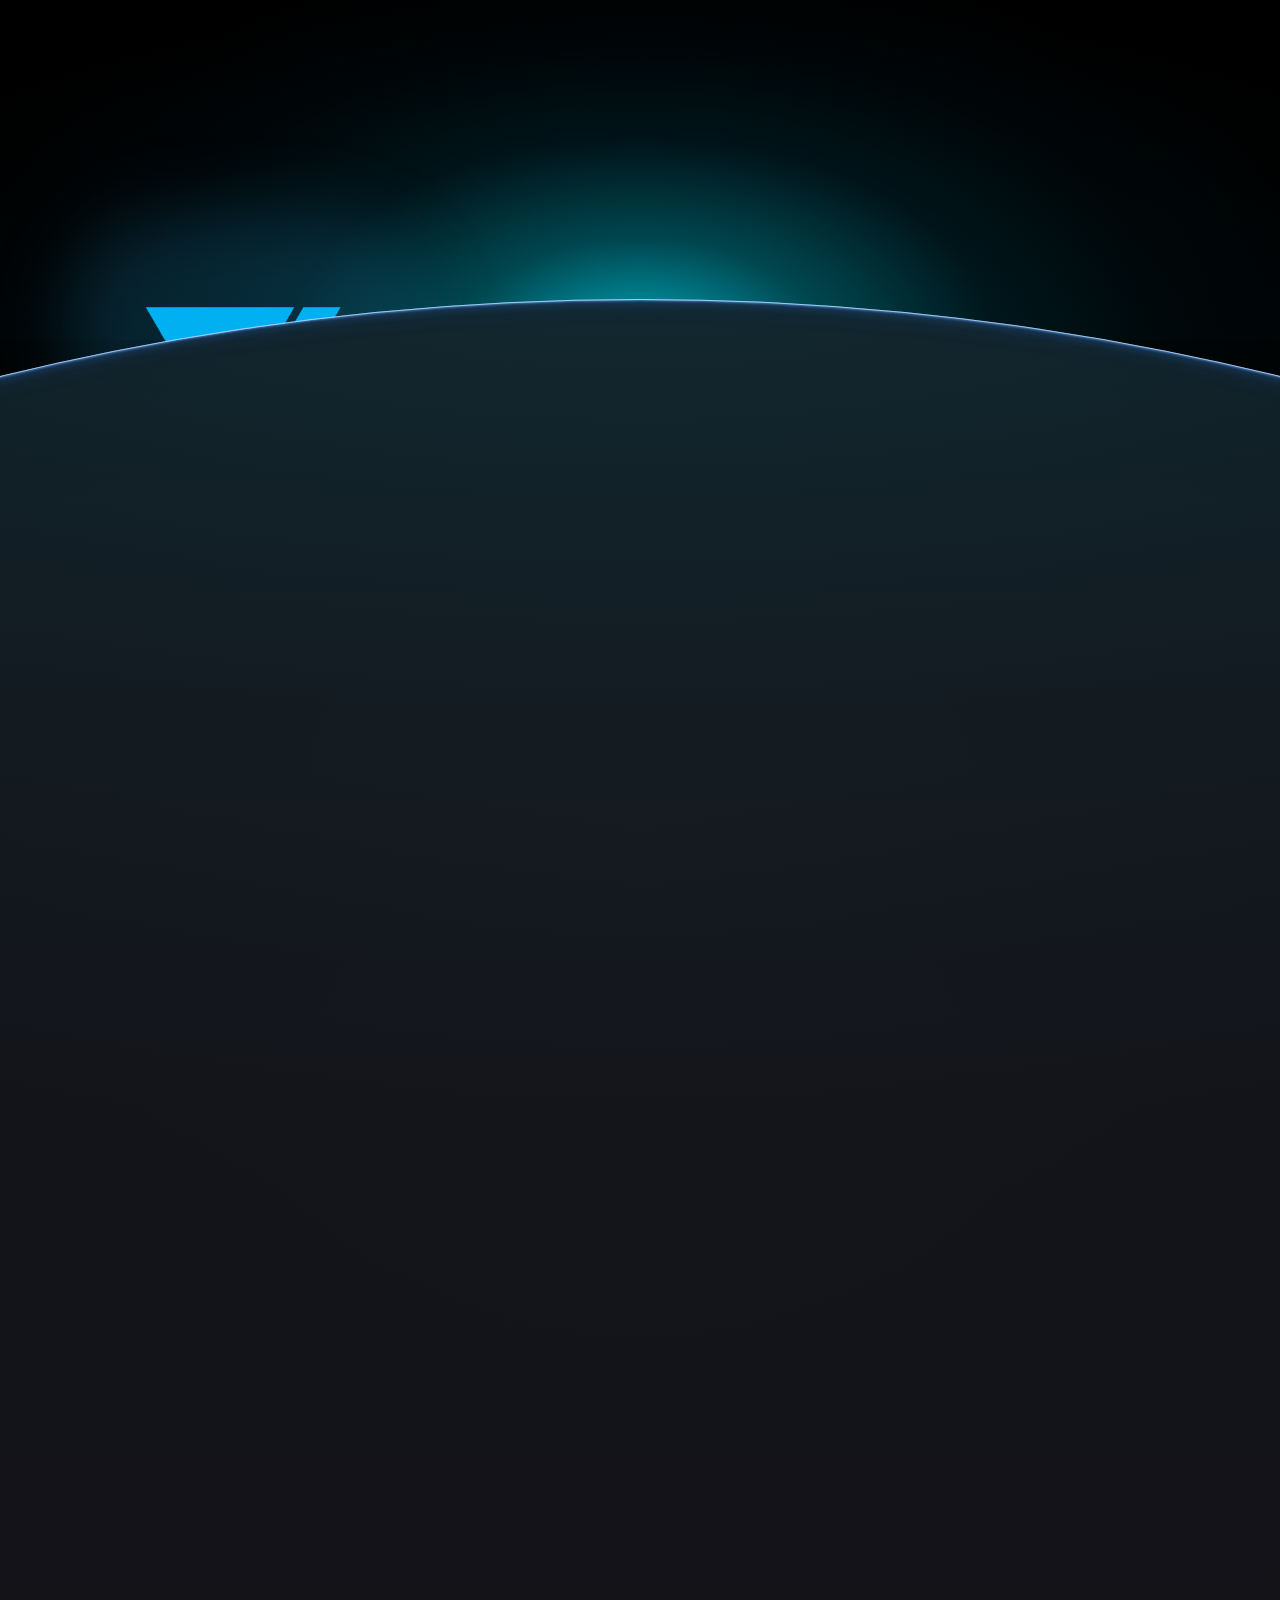
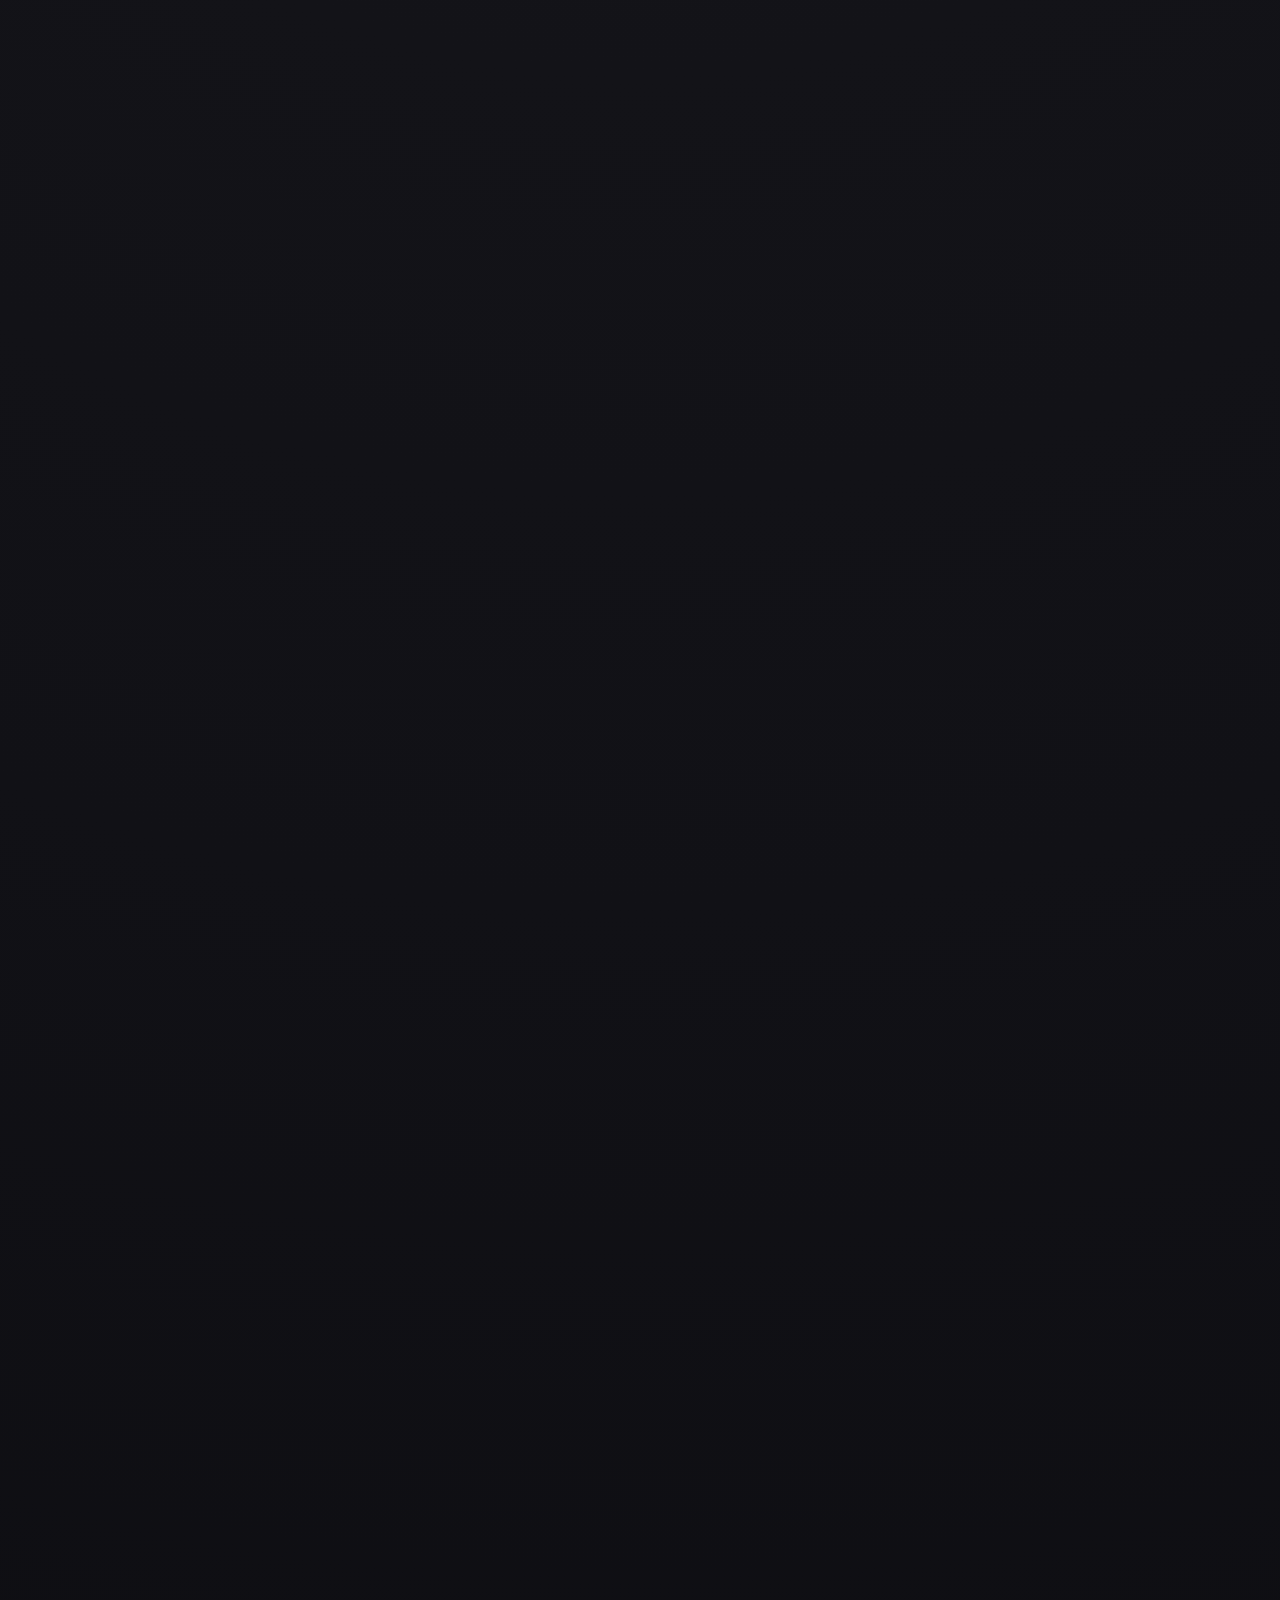
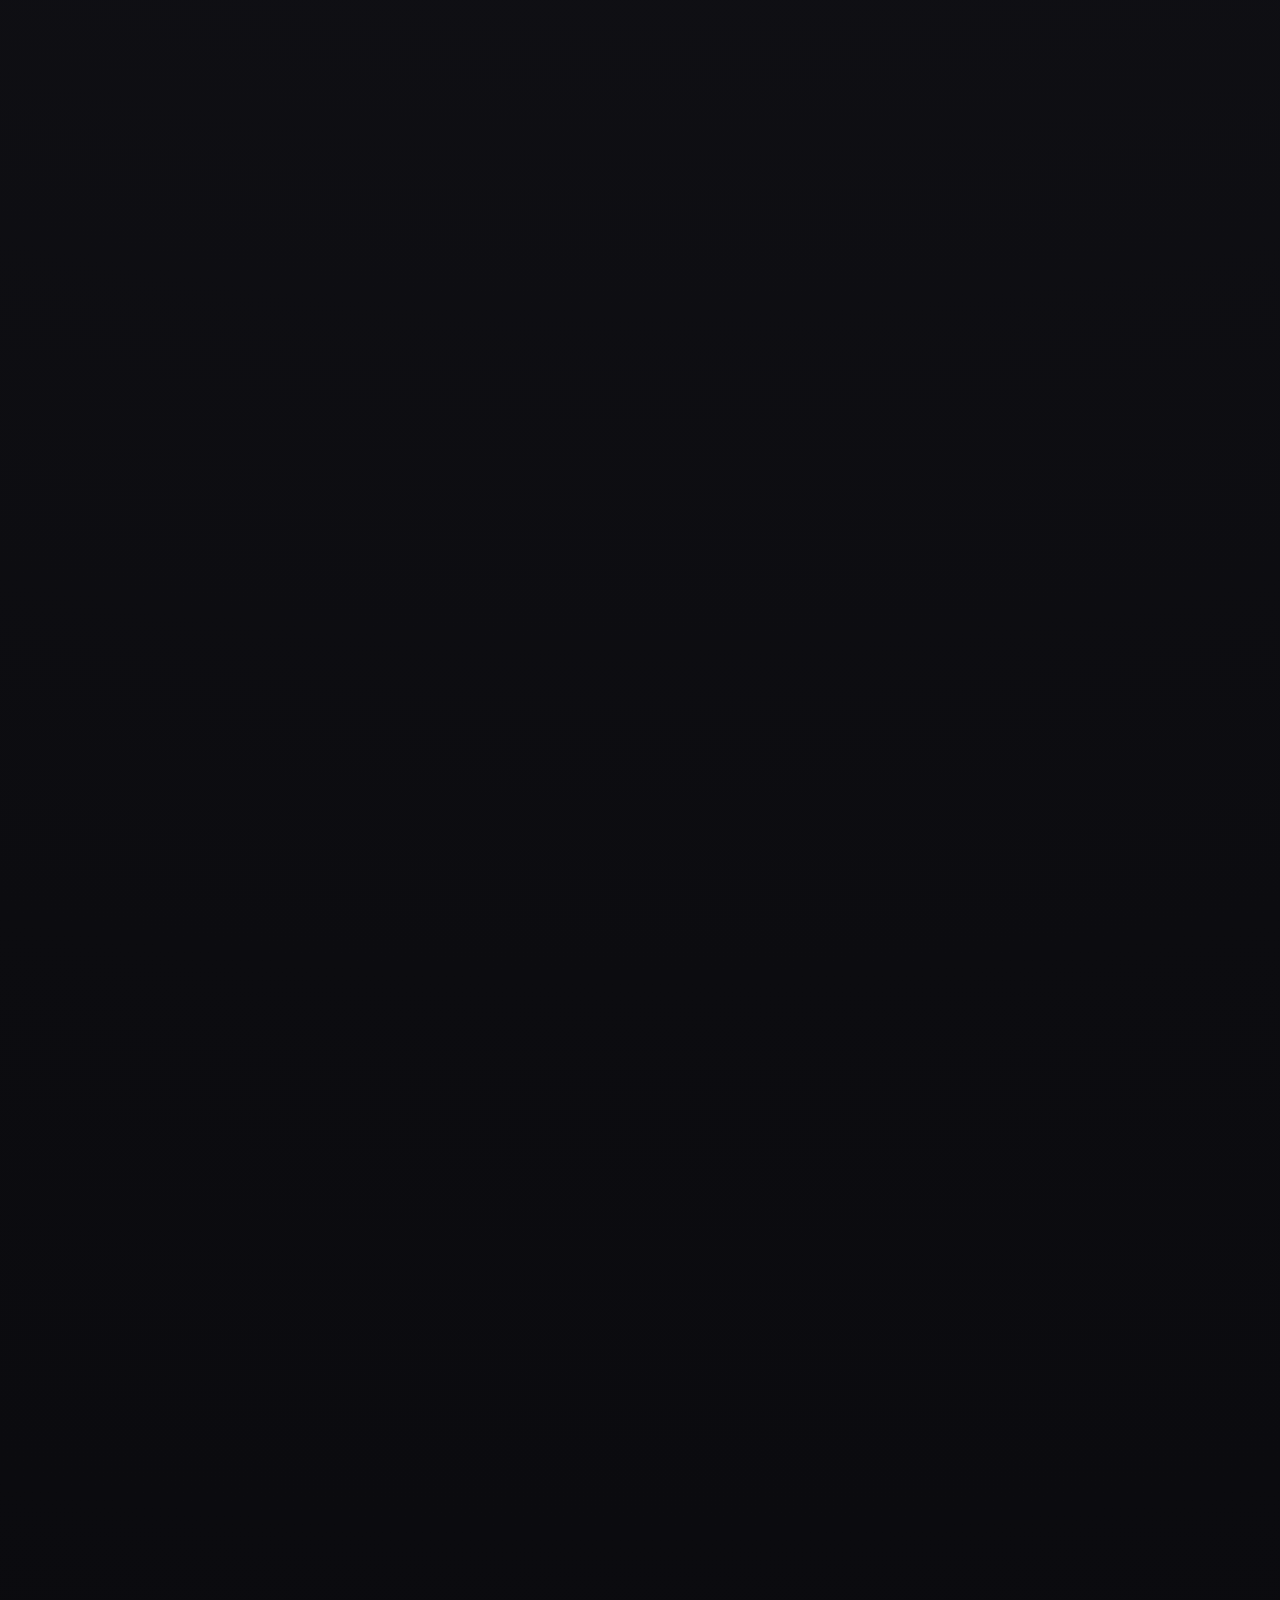
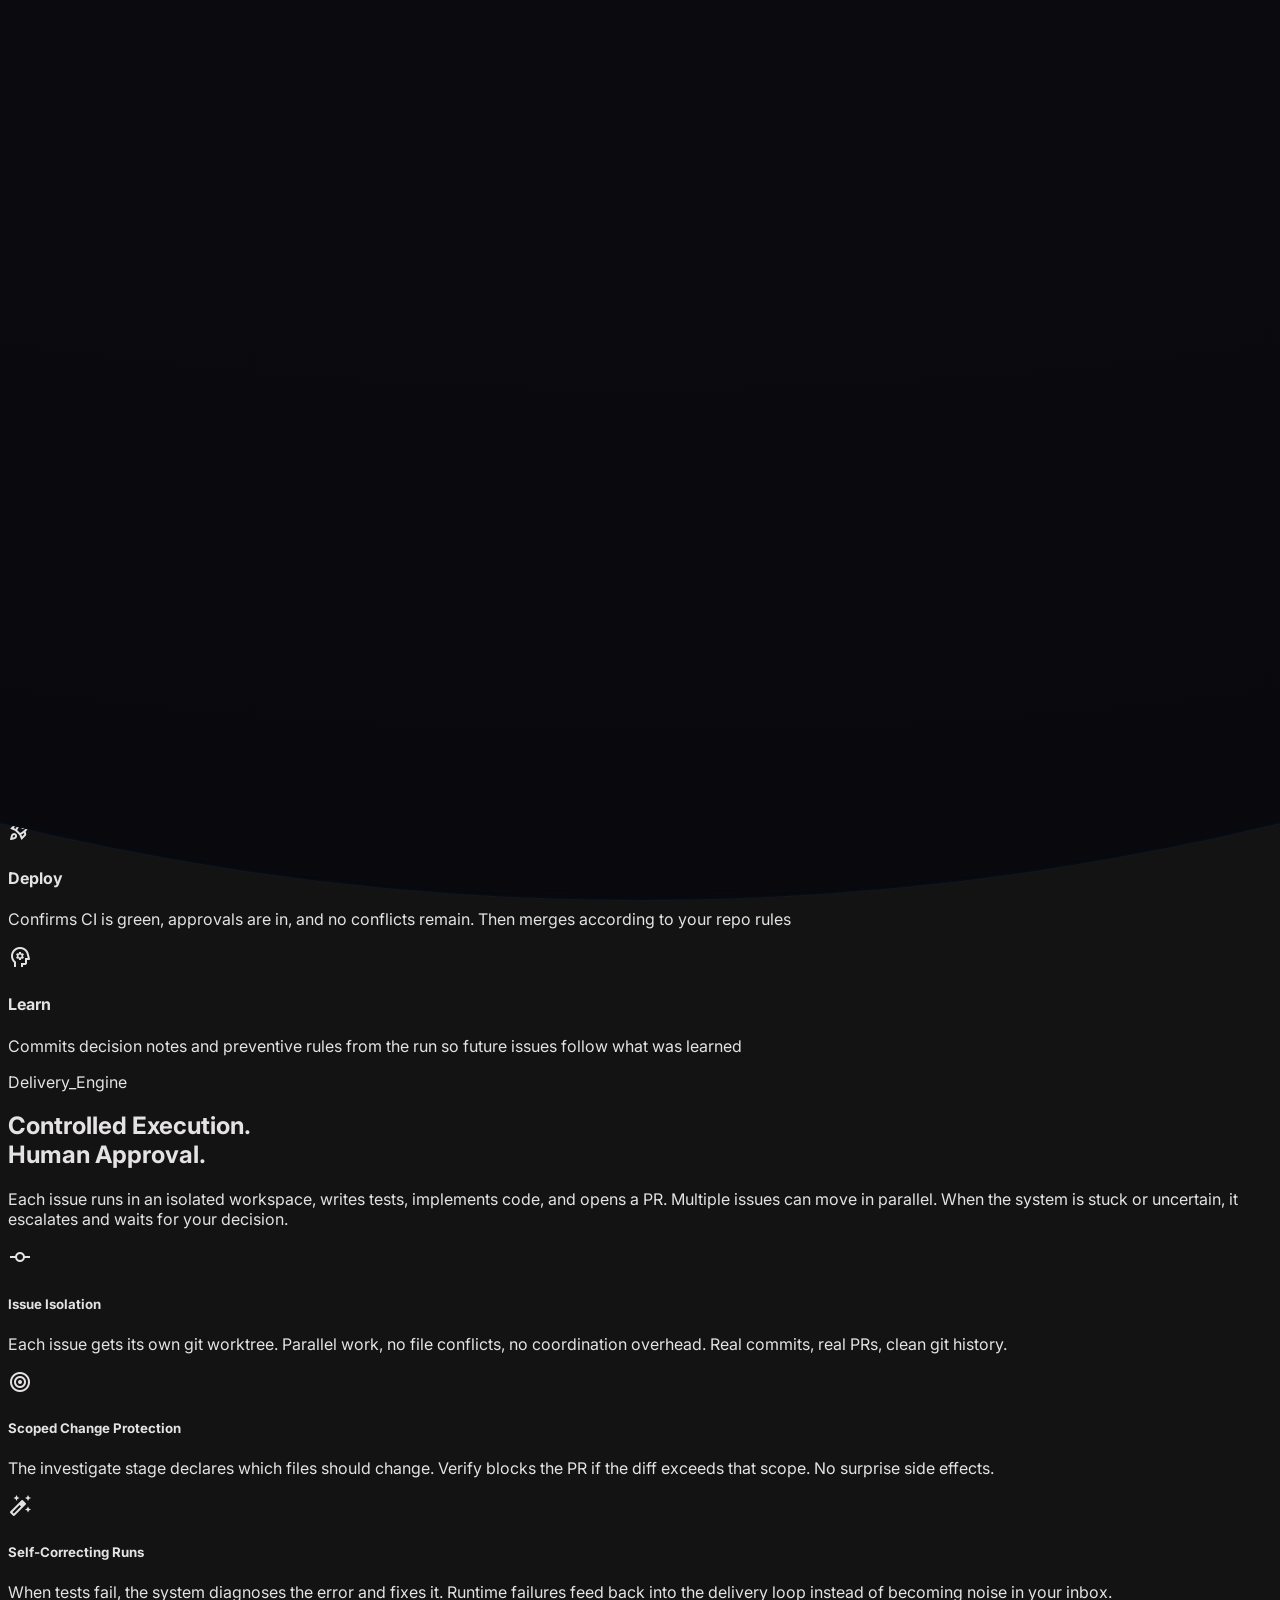
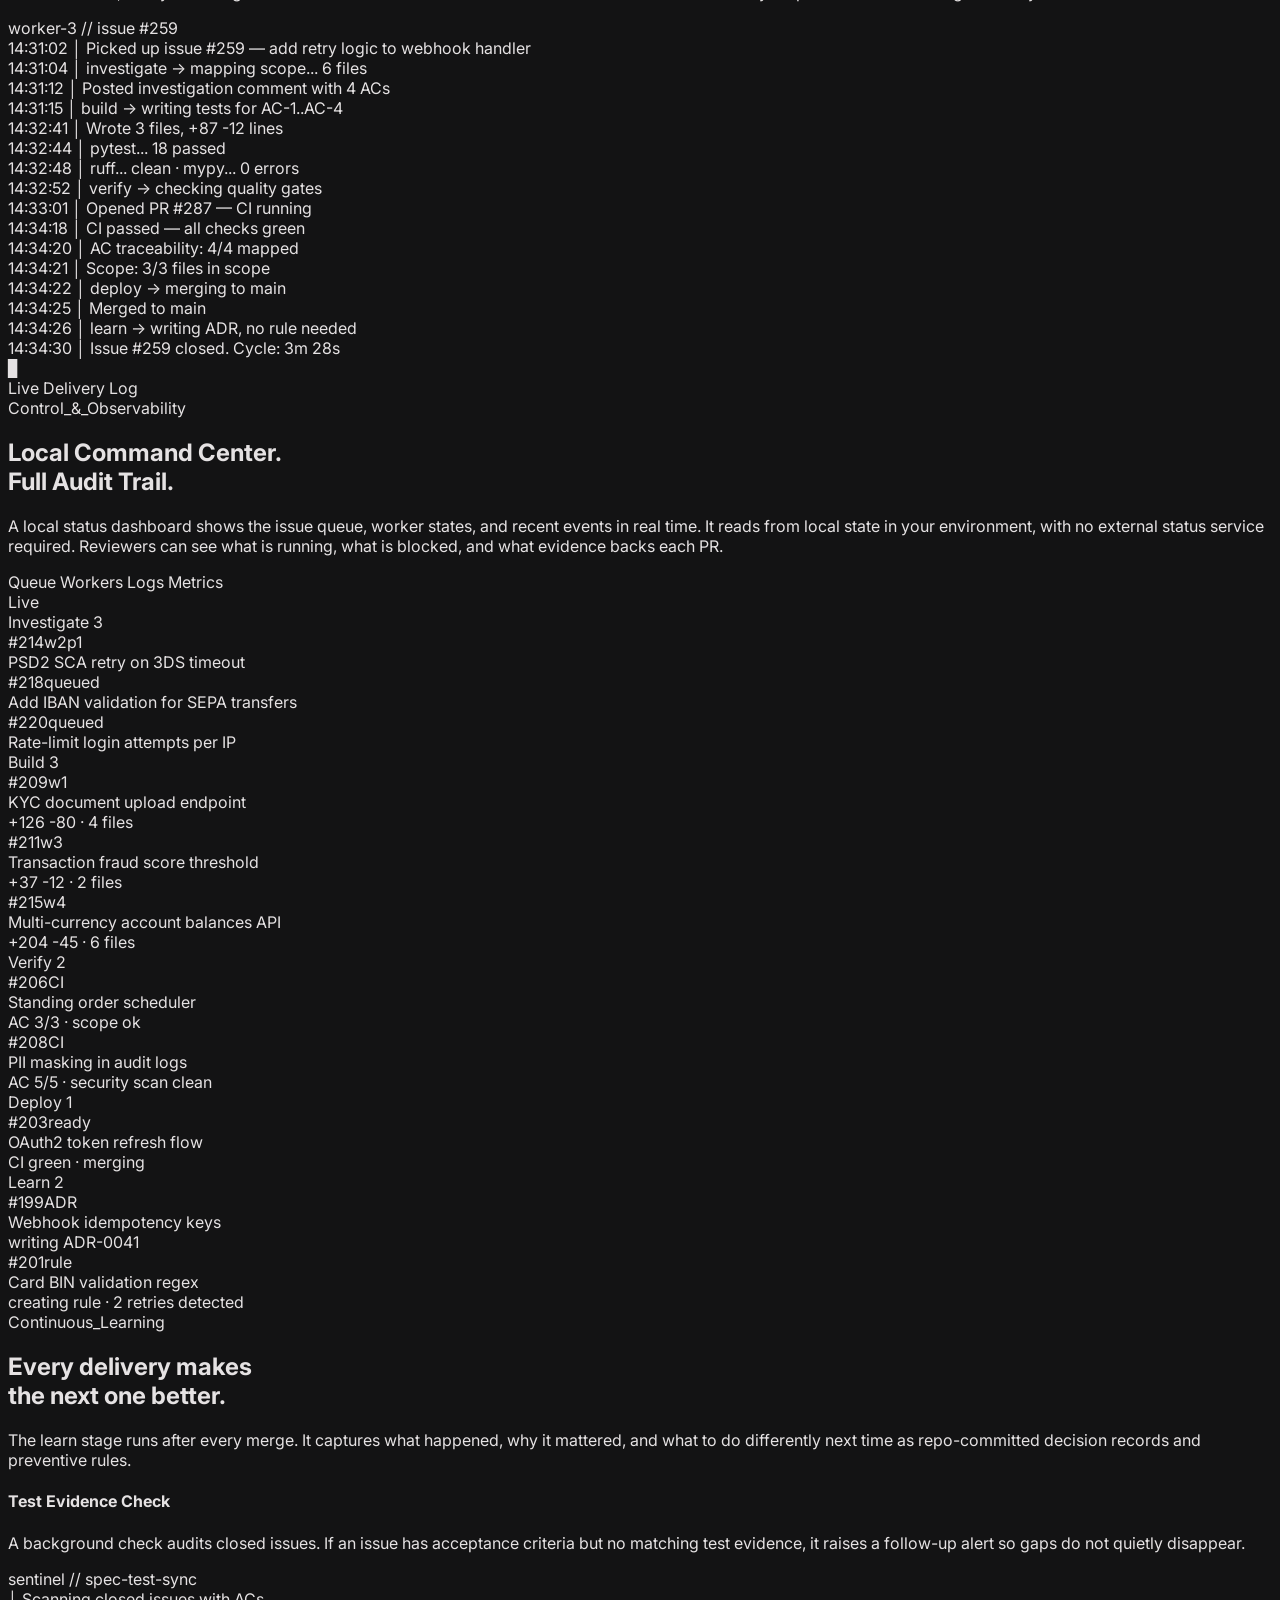
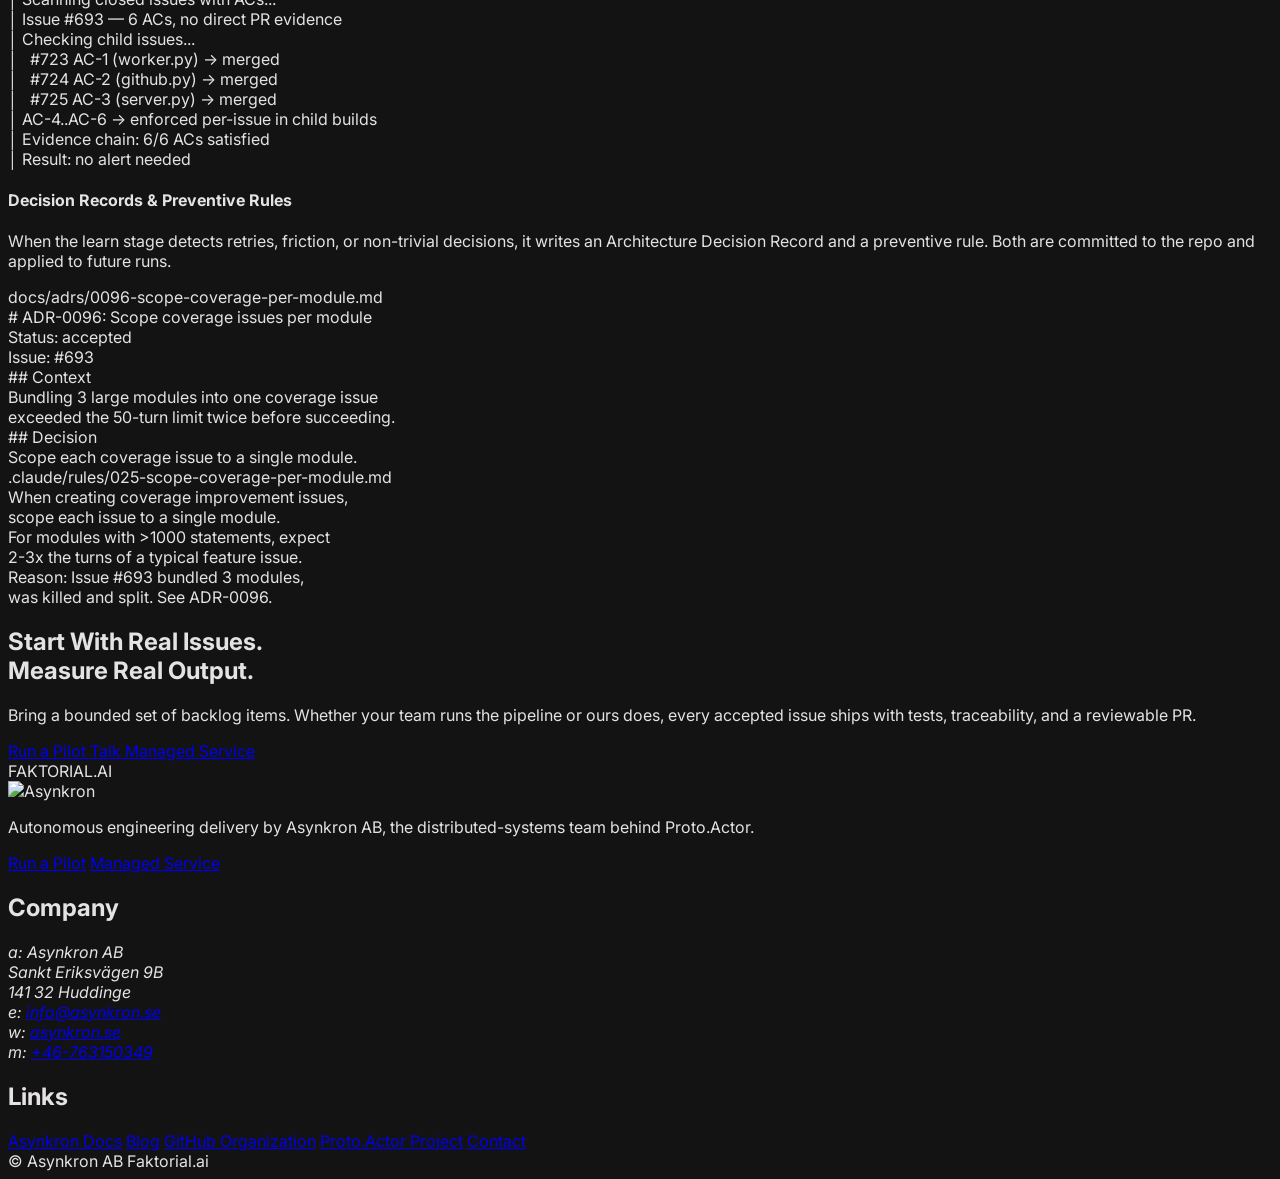
==== commit c5185462: "Replace hero wordmark with Faktorial.AI logo" ====
--- a/index.html
+++ b/index.html
@@ -219,6 +219,20 @@
             pointer-events: none;
             z-index: 0;
         }
+
+        .hero-logo {
+            width: 100%;
+            max-width: 780px;
+            height: auto;
+        }
+
+        @media (min-width: 768px) {
+            .hero-logo {
+                max-width: 1220px;
+                transform: translateX(-5%);
+                margin-bottom: -11%;
+            }
+        }
     </style>
 </head>
 <body class="selection:bg-primary-container selection:text-on-primary-container">
@@ -261,9 +275,9 @@
 <div class="absolute inset-0 bg-gradient-to-b from-background/40 via-transparent to-background z-[2]"></div>
 <div class="relative z-10 text-center px-4">
 <div class="py-8 rounded-3xl">
-<h1 class="display-large text-[12vw] md:text-[8vw] font-black tracking-[0.25em] text-primary-fixed-dim uppercase leading-none mb-8 filter text-glow relative z-10">
-                        FAKTORIAL.AI
-                    </h1>
+<h1 class="mb-8 relative z-10">
+<img src="faktorialai.png" alt="Faktorial.AI" class="hero-logo mx-auto drop-shadow-[0_0_28px_rgba(0,218,243,0.35)]" decoding="async" fetchpriority="high"/>
+</h1>
 <div class="max-w-3xl mx-auto space-y-6">
 <p class="font-headline text-2xl md:text-4xl font-bold tracking-[0.2em] text-primary uppercase drop-shadow-lg">
                             Autonomous Engineering Delivery
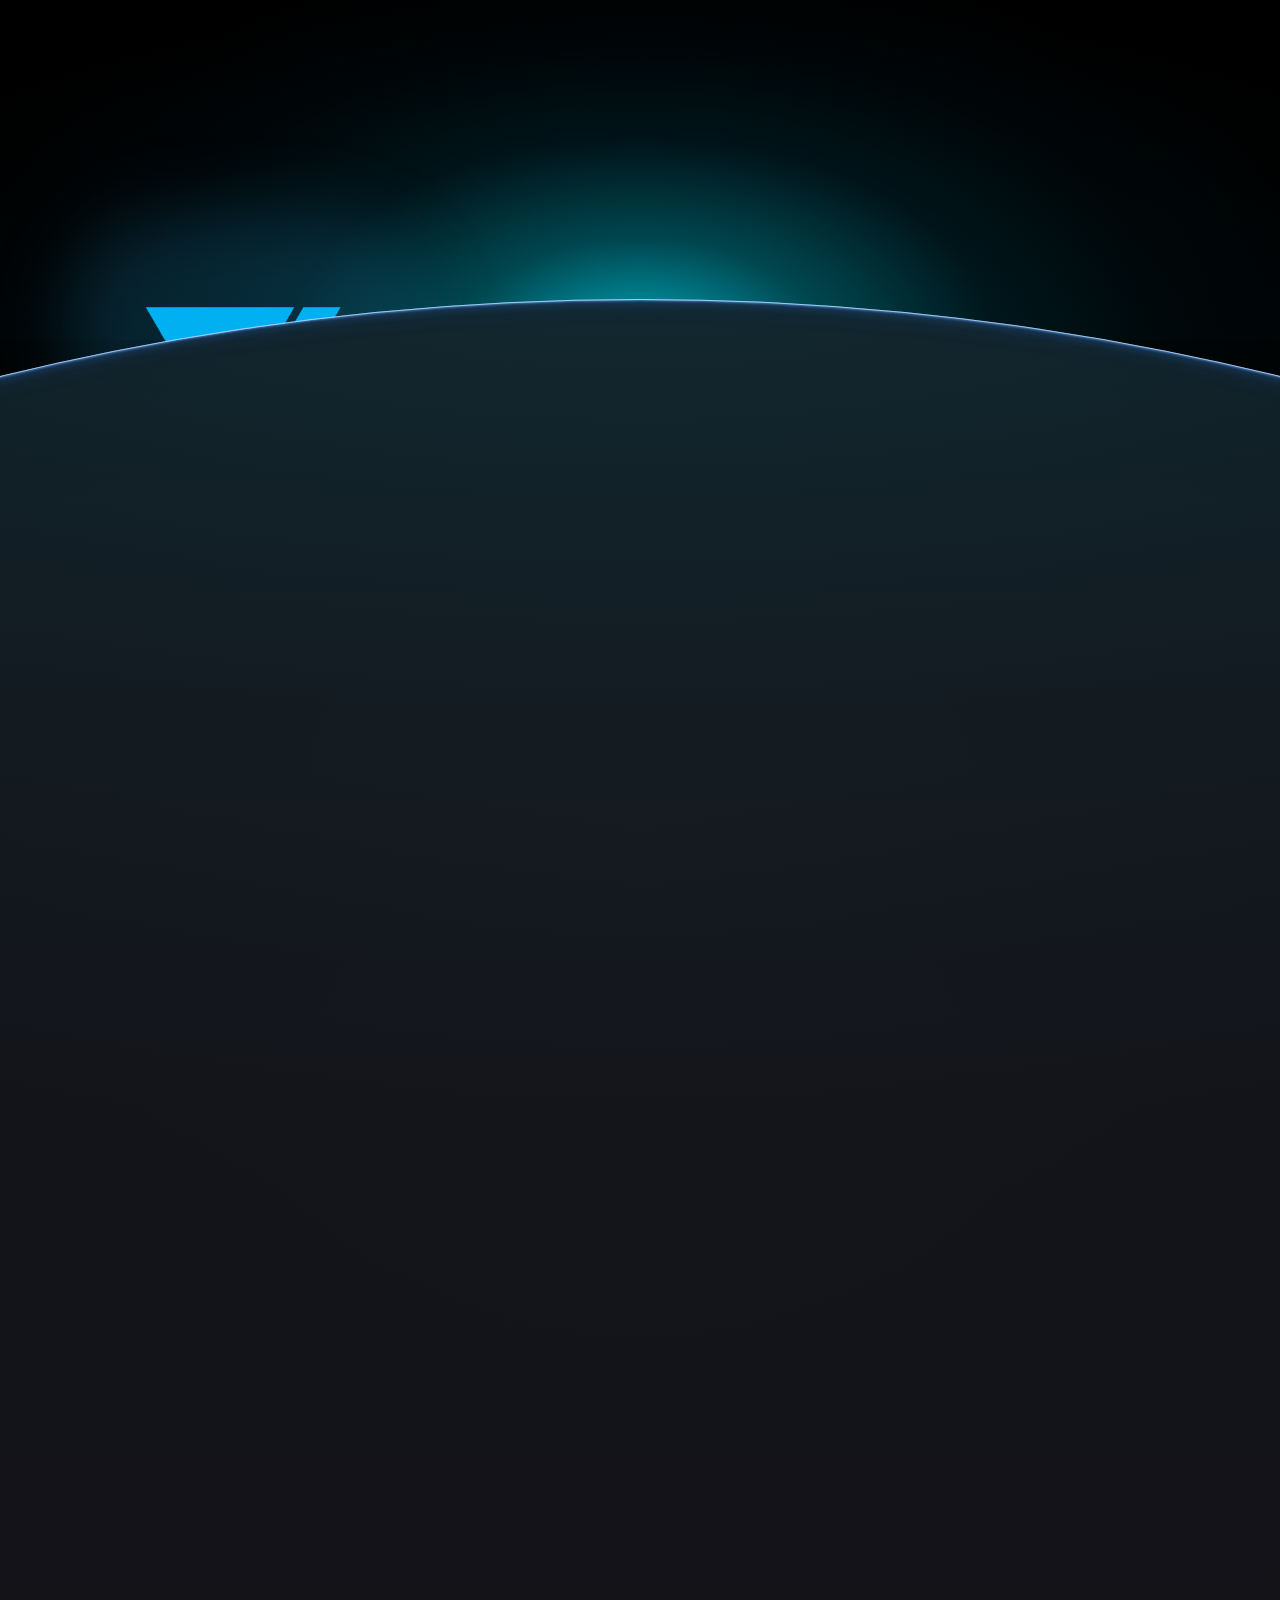
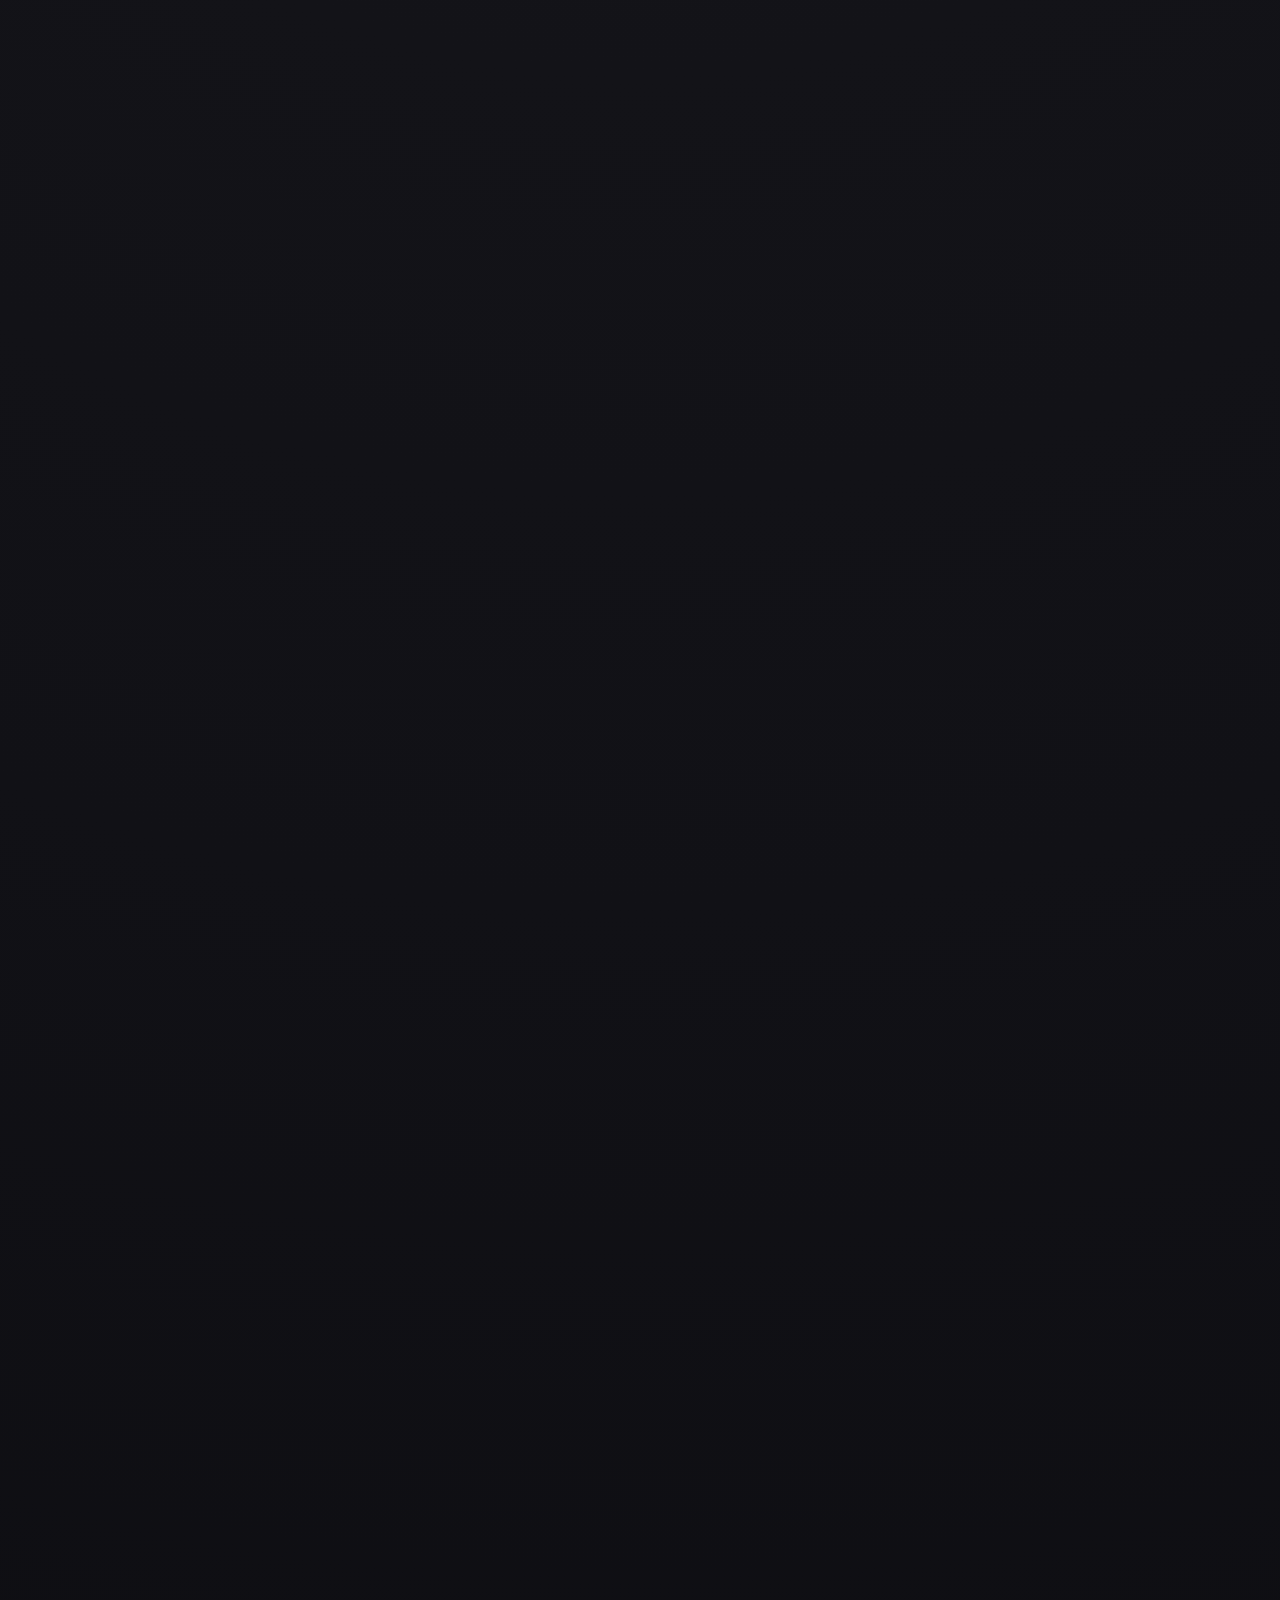
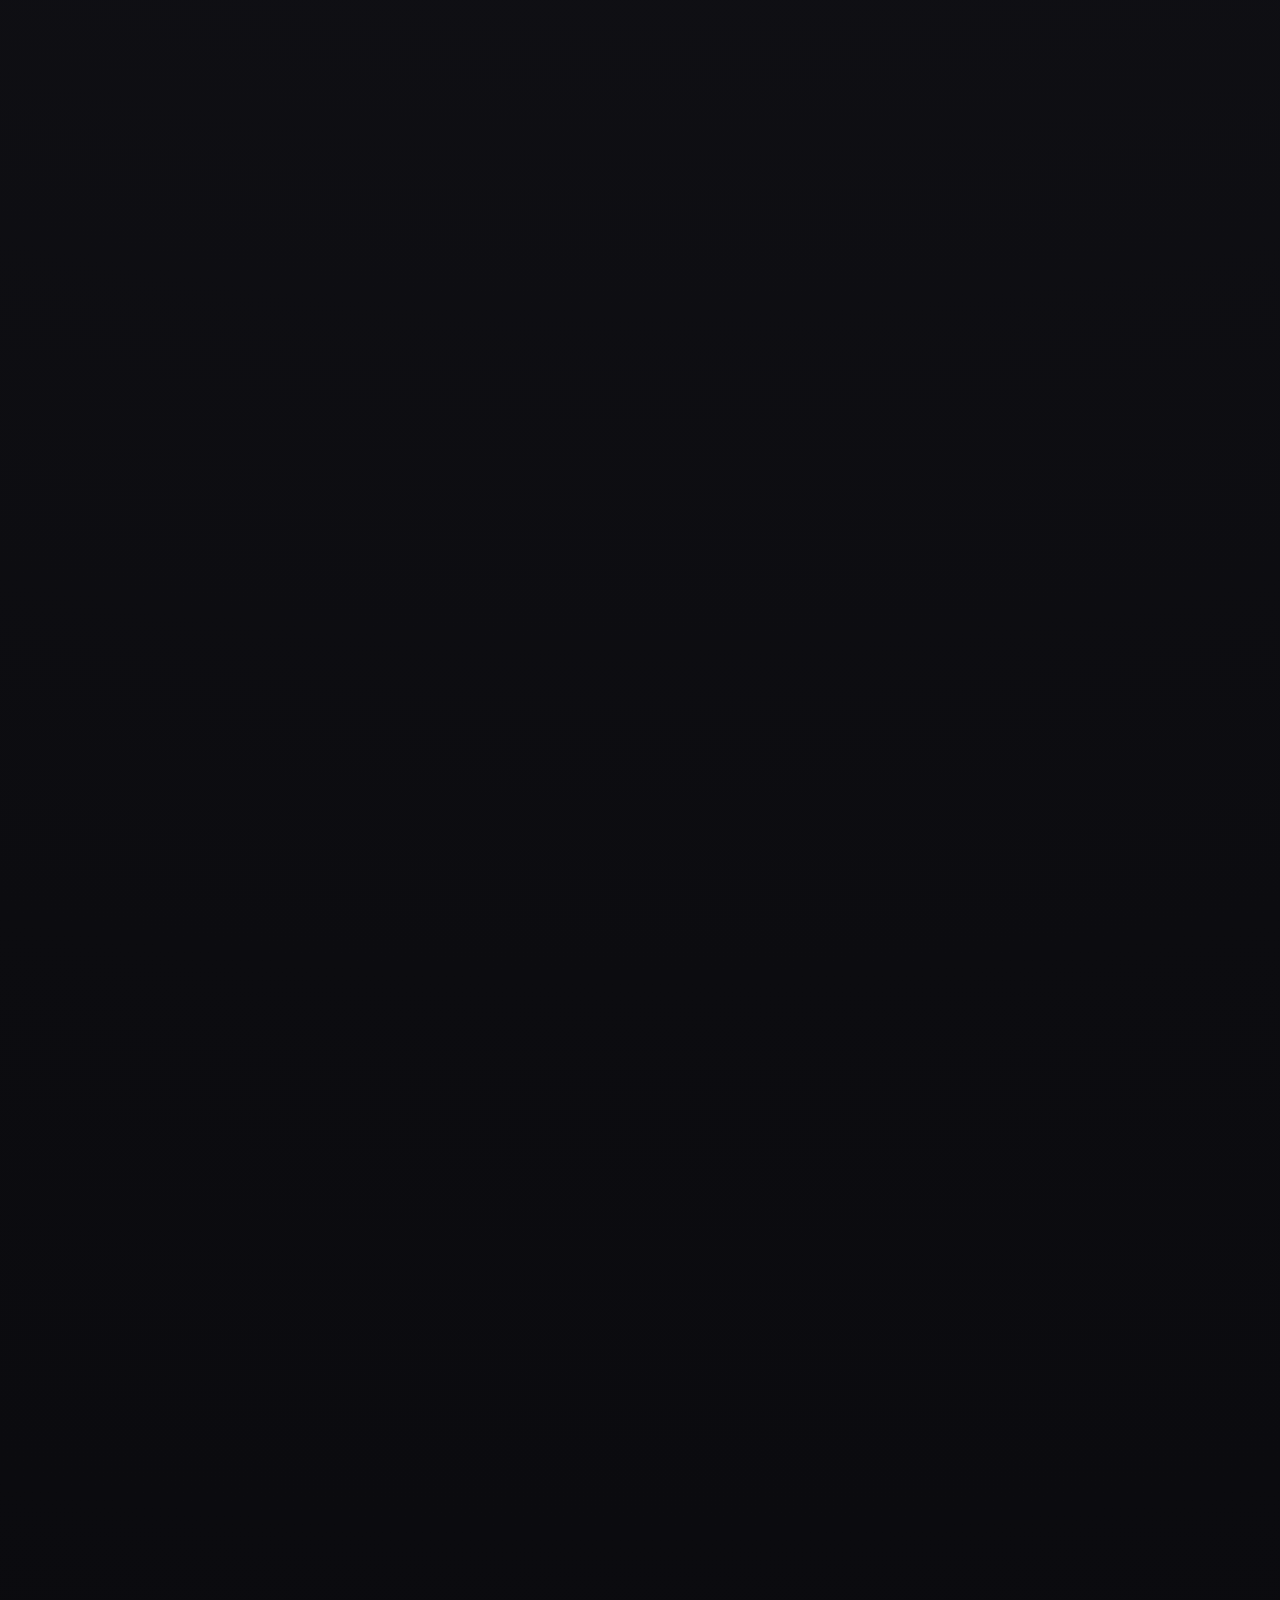
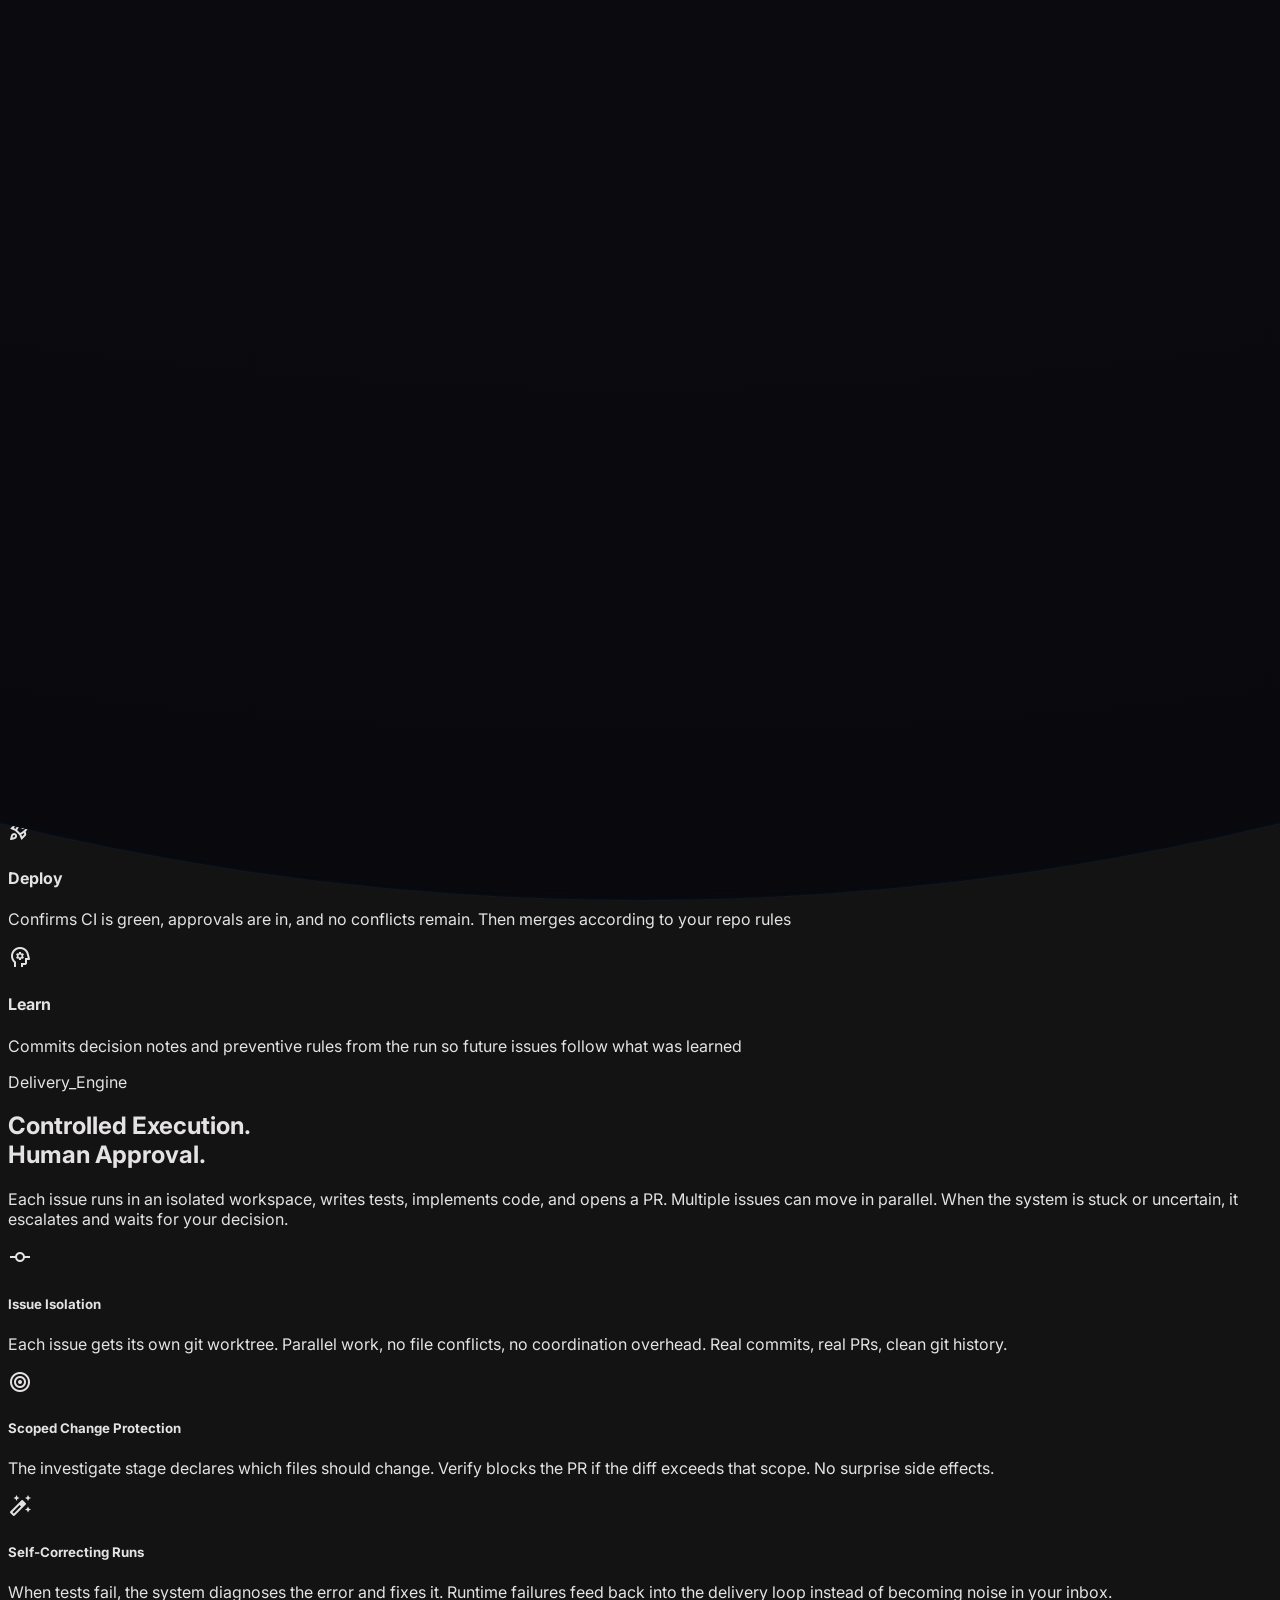
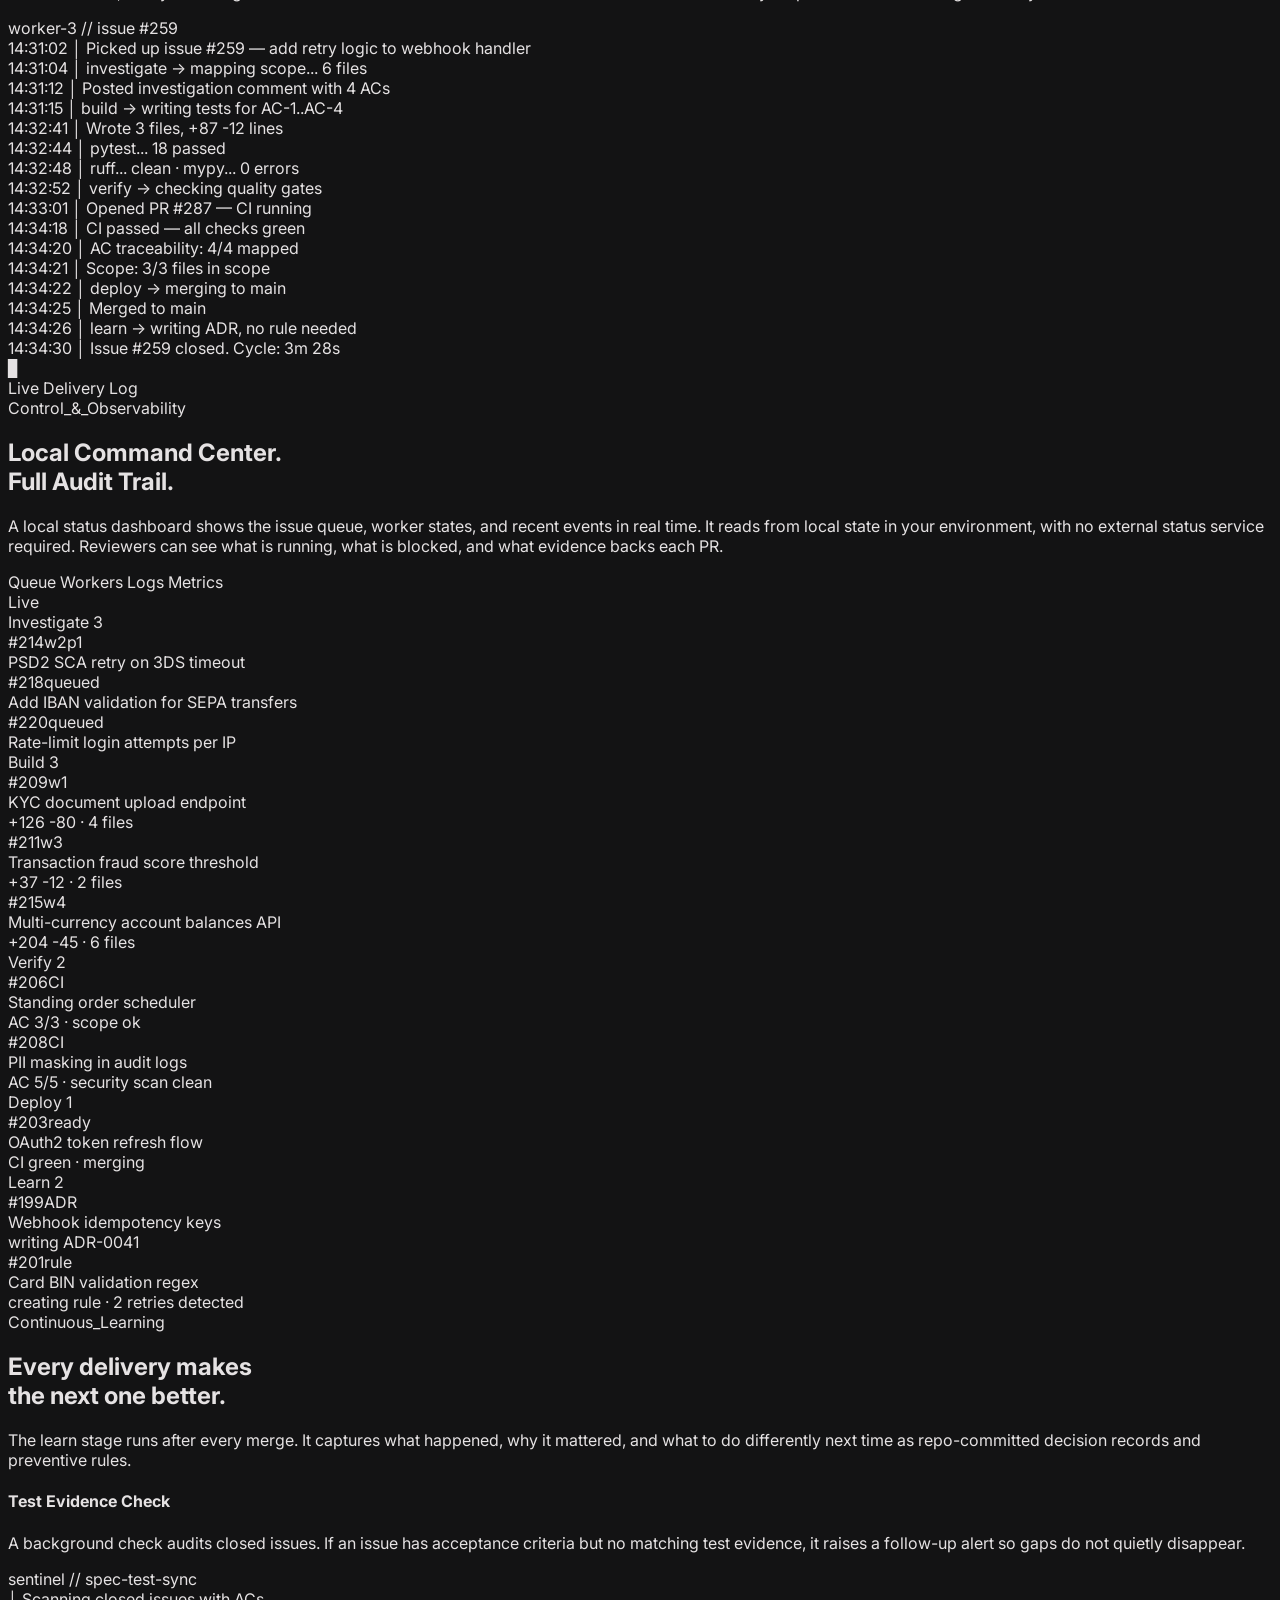
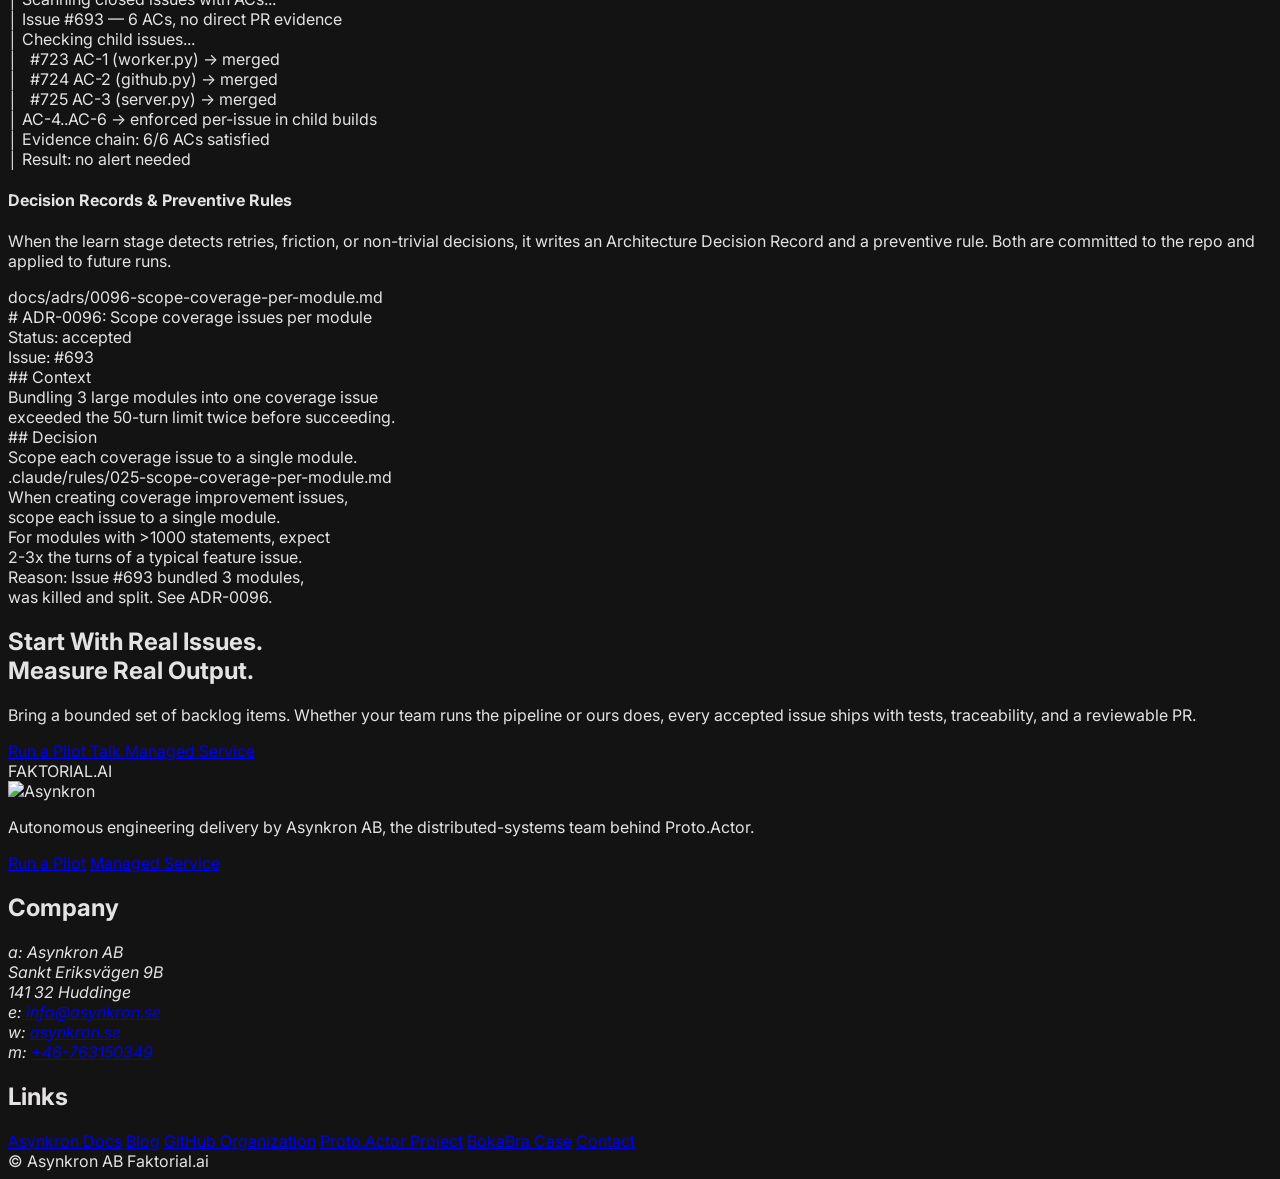
==== commit 0d1229f9: "Add BokaBra reference case" ====
--- a/index.html
+++ b/index.html
@@ -250,6 +250,8 @@
 <a class="text-[#bac9cc] hover:text-[#c3f5ff] transition-colors text-sm uppercase tracking-[0.2em] font-headline" href="#fit">Fit</a>
 <a class="text-[#bac9cc] hover:text-[#c3f5ff] transition-colors text-sm uppercase tracking-[0.2em] font-headline" href="#pipeline">Pipeline</a>
 <a class="text-[#bac9cc] hover:text-[#c3f5ff] transition-colors text-sm uppercase tracking-[0.2em] font-headline" href="#control">Control</a>
+<a class="text-[#bac9cc] hover:text-[#c3f5ff] transition-colors text-sm uppercase tracking-[0.2em] font-headline" href="pitch.html">Pitch</a>
+<a class="text-[#bac9cc] hover:text-[#c3f5ff] transition-colors text-sm uppercase tracking-[0.2em] font-headline" href="bokabra.html">Case</a>
 </nav>
 <a href="mailto:info@asynkron.se?subject=Faktorial%20Pilot%20Inquiry&body=Hi%2C%0A%0AWe%27re%20interested%20in%20running%20a%20Faktorial%20pilot.%0A%0ACompany%3A%20%0ARepo%20size%20(approx)%3A%20%0ABacklog%20size%3A%20%0A%0AThanks" class="bg-primary-container text-on-primary-container px-6 py-2 font-bold uppercase tracking-widest text-xs hover:bg-primary-fixed-dim transition-all active:scale-95 duration-150 inline-block">
             Run a Pilot
@@ -985,6 +987,7 @@
 <a class="text-[#bac9cc]/70 hover:text-primary-fixed-dim transition-colors text-sm uppercase font-headline tracking-widest" href="https://asynkron.se/blog">Blog</a>
 <a class="text-[#bac9cc]/70 hover:text-primary-fixed-dim transition-colors text-sm uppercase font-headline tracking-widest" href="https://github.com/Asynkron">GitHub Organization</a>
 <a class="text-[#bac9cc]/70 hover:text-primary-fixed-dim transition-colors text-sm uppercase font-headline tracking-widest" href="https://proto.actor">Proto.Actor Project</a>
+<a class="text-[#bac9cc]/70 hover:text-primary-fixed-dim transition-colors text-sm uppercase font-headline tracking-widest" href="bokabra.html">BokaBra Case</a>
 <a class="text-[#bac9cc]/70 hover:text-tertiary-fixed-dim transition-colors text-sm uppercase font-headline tracking-widest" href="mailto:info@asynkron.se?subject=Faktorial%20Inquiry">Contact</a>
 </nav>
 </div>
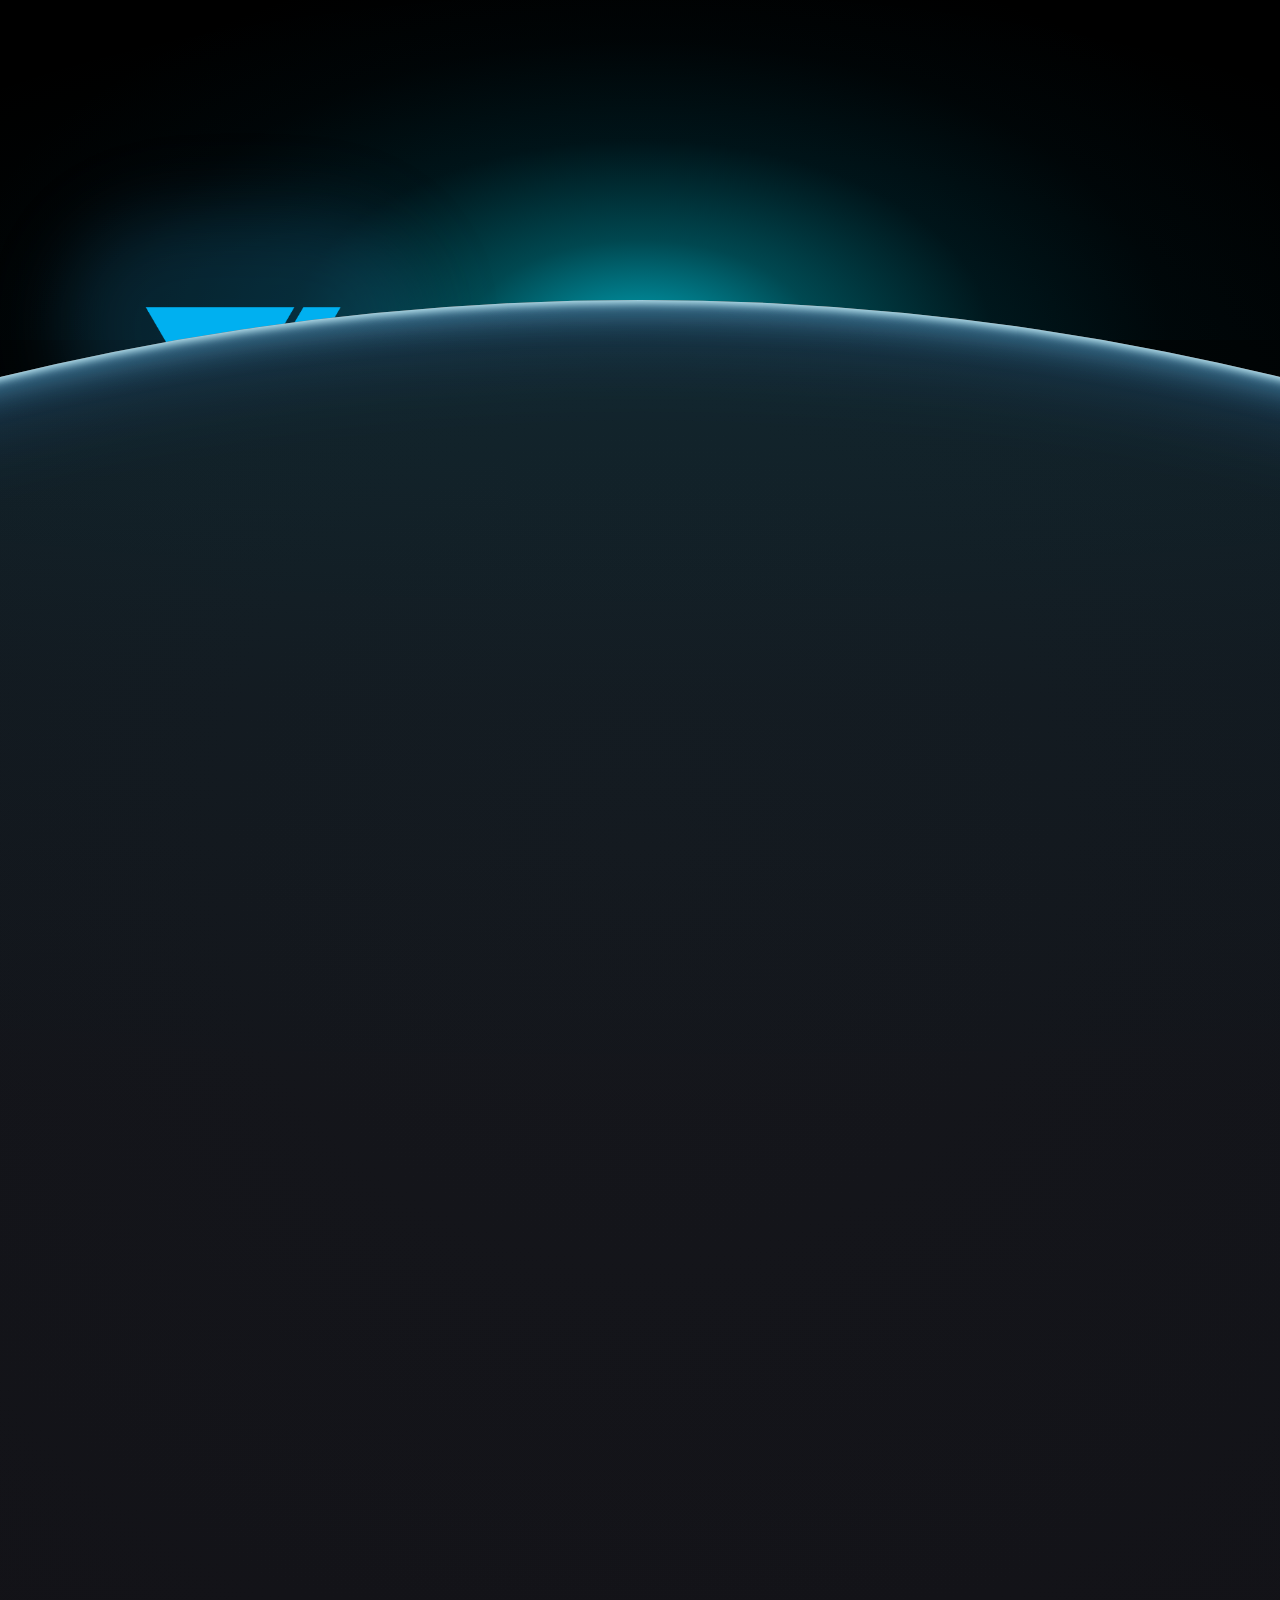
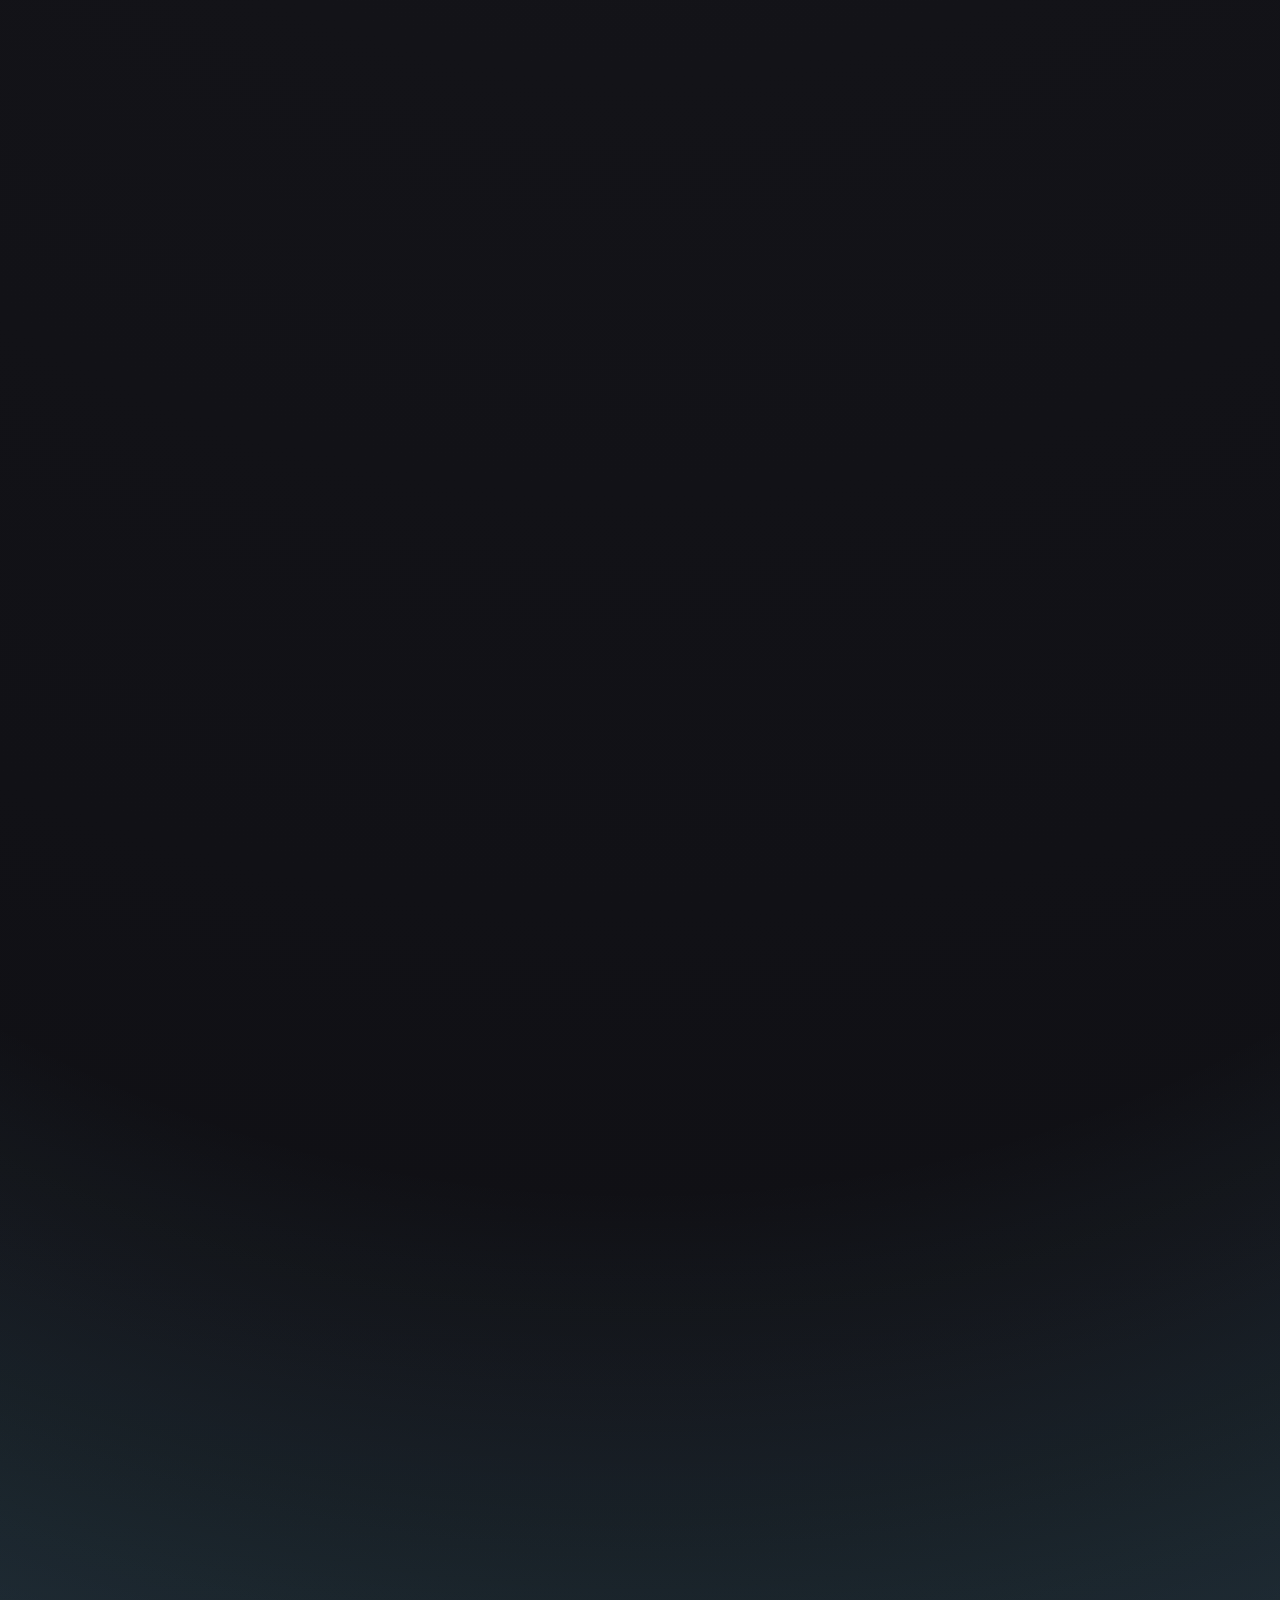
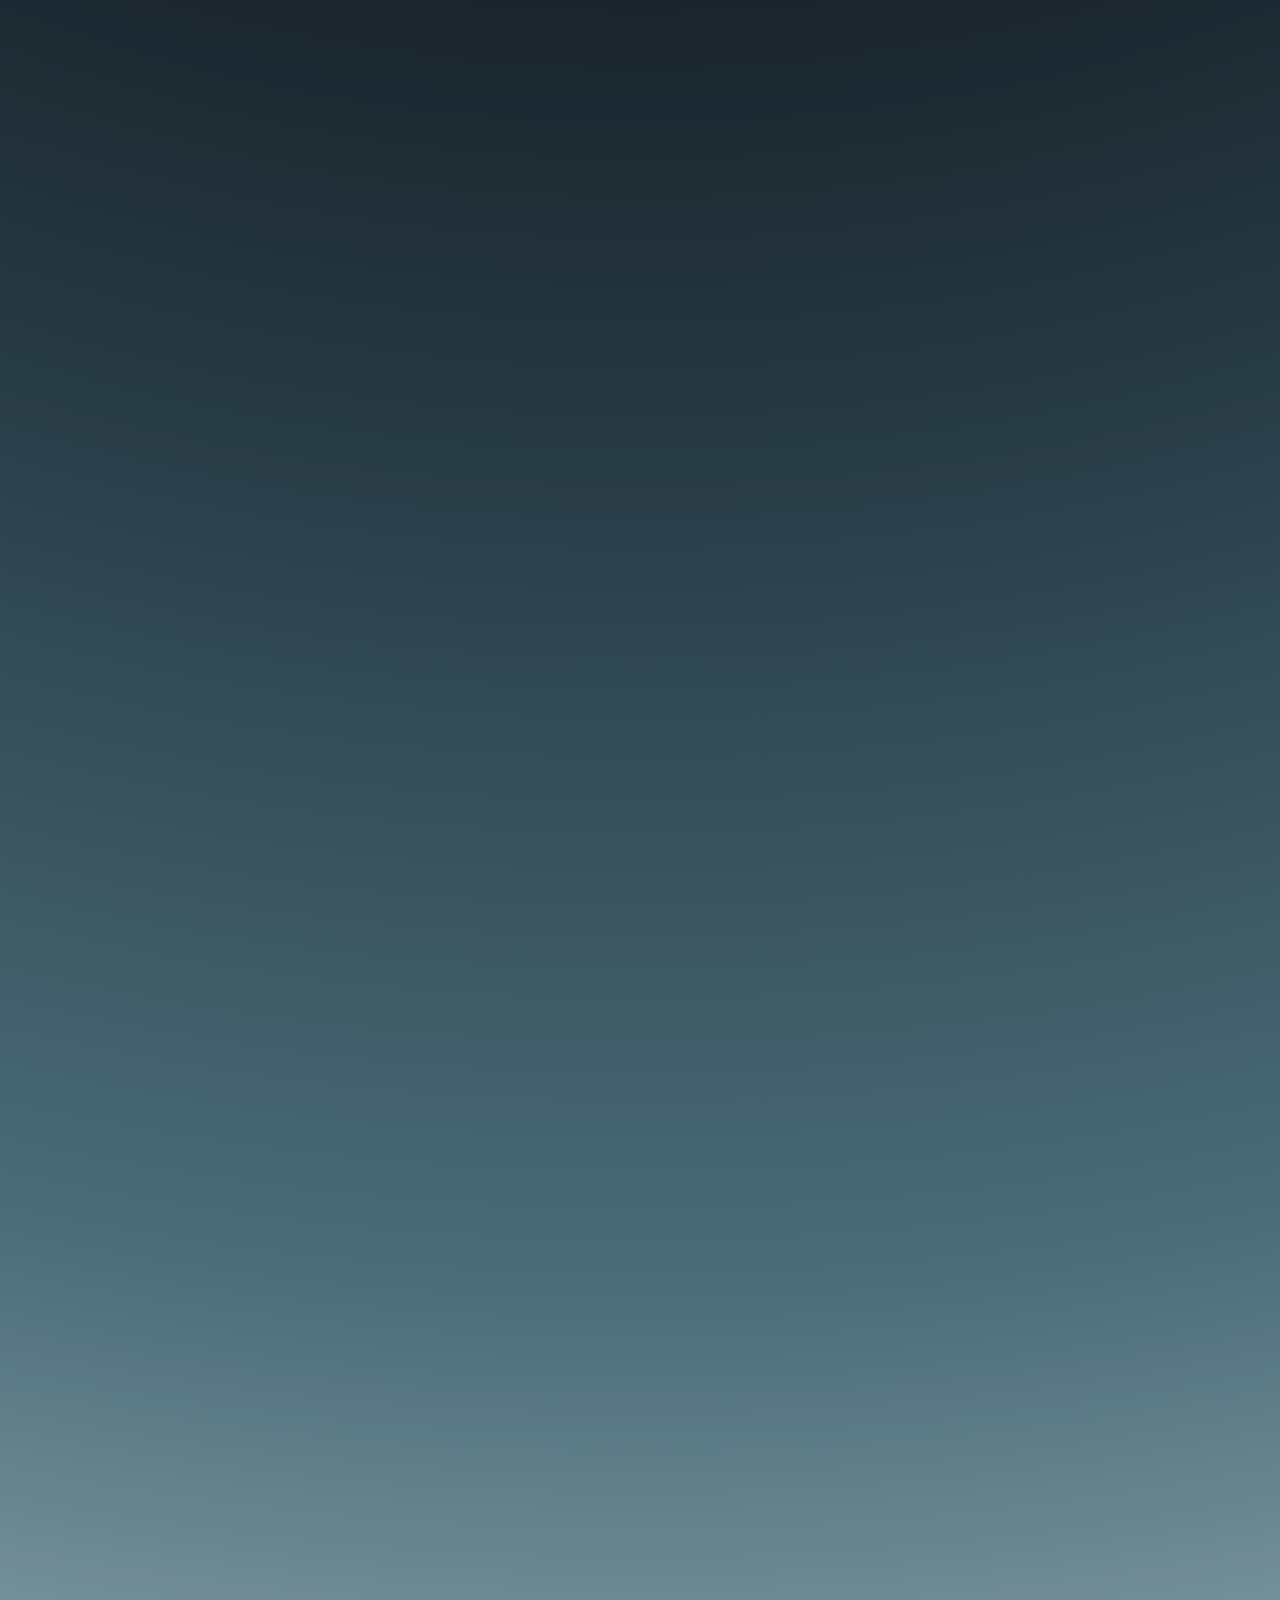
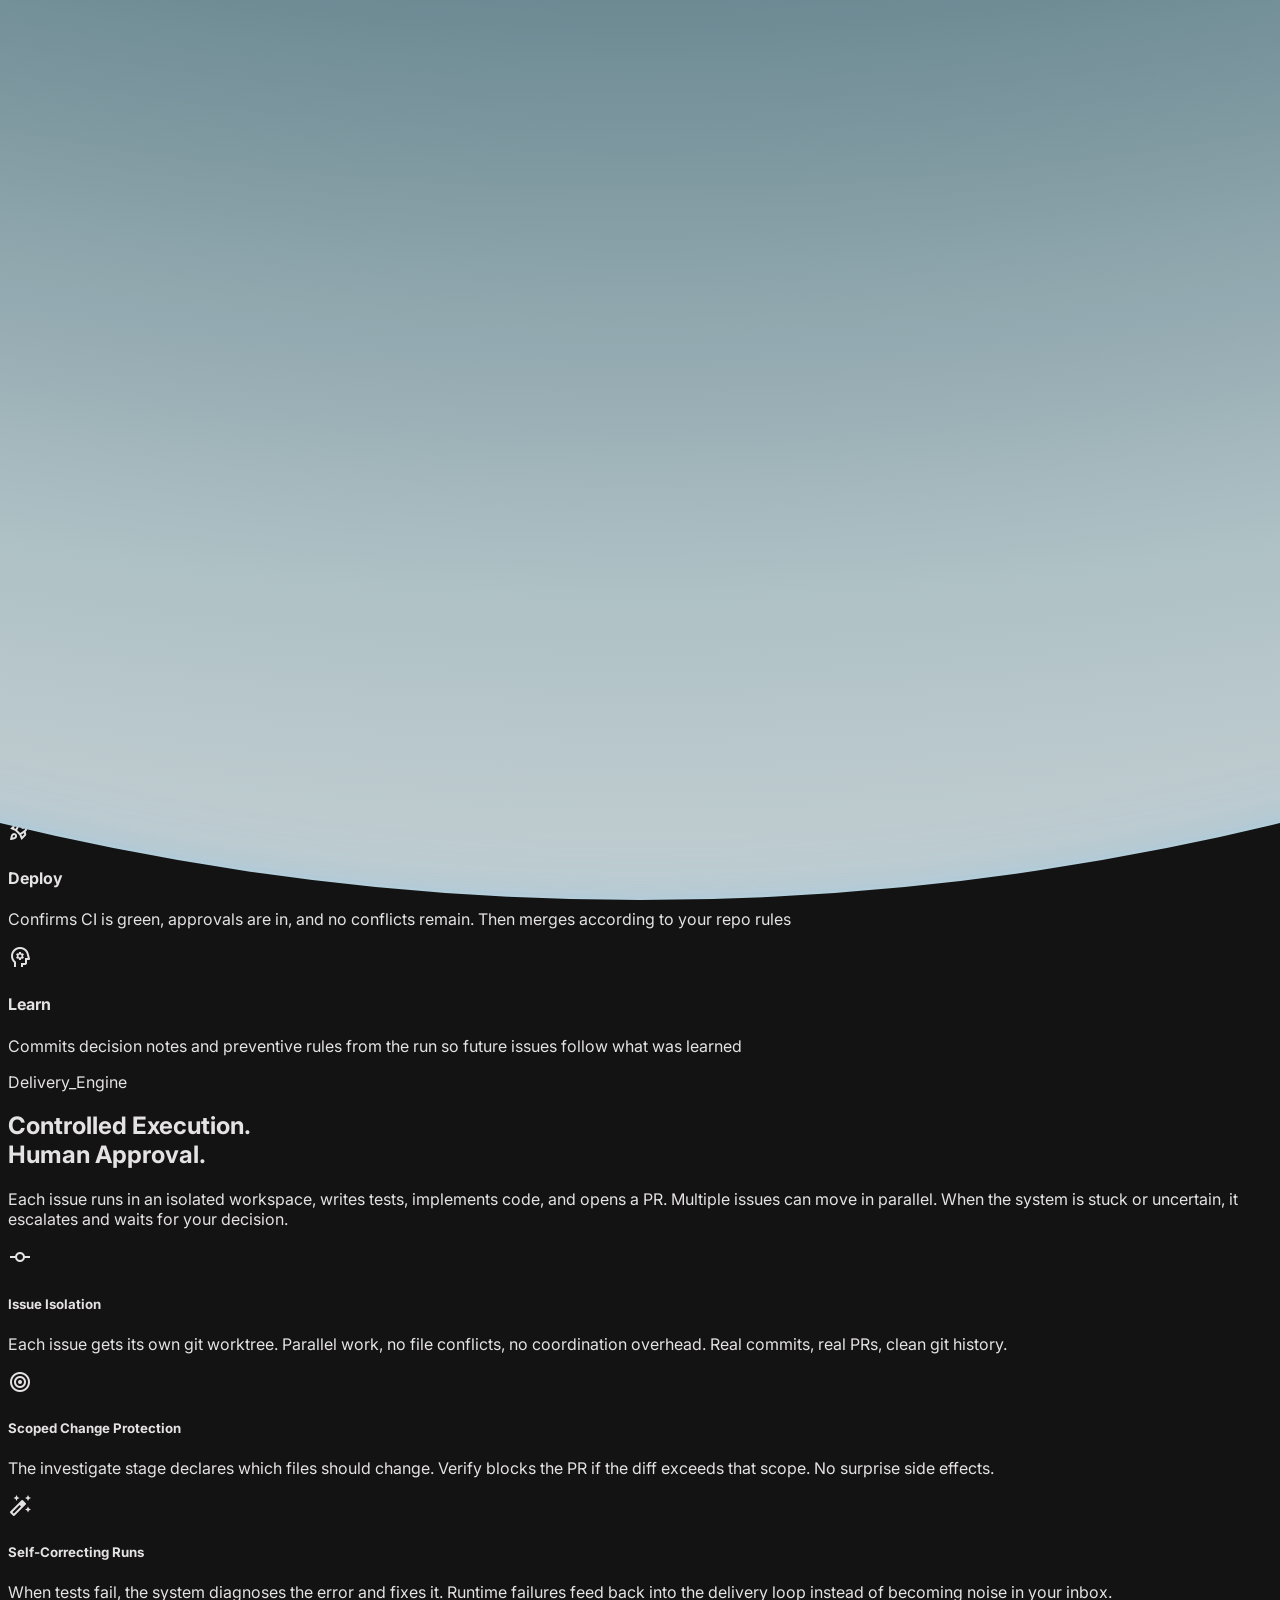
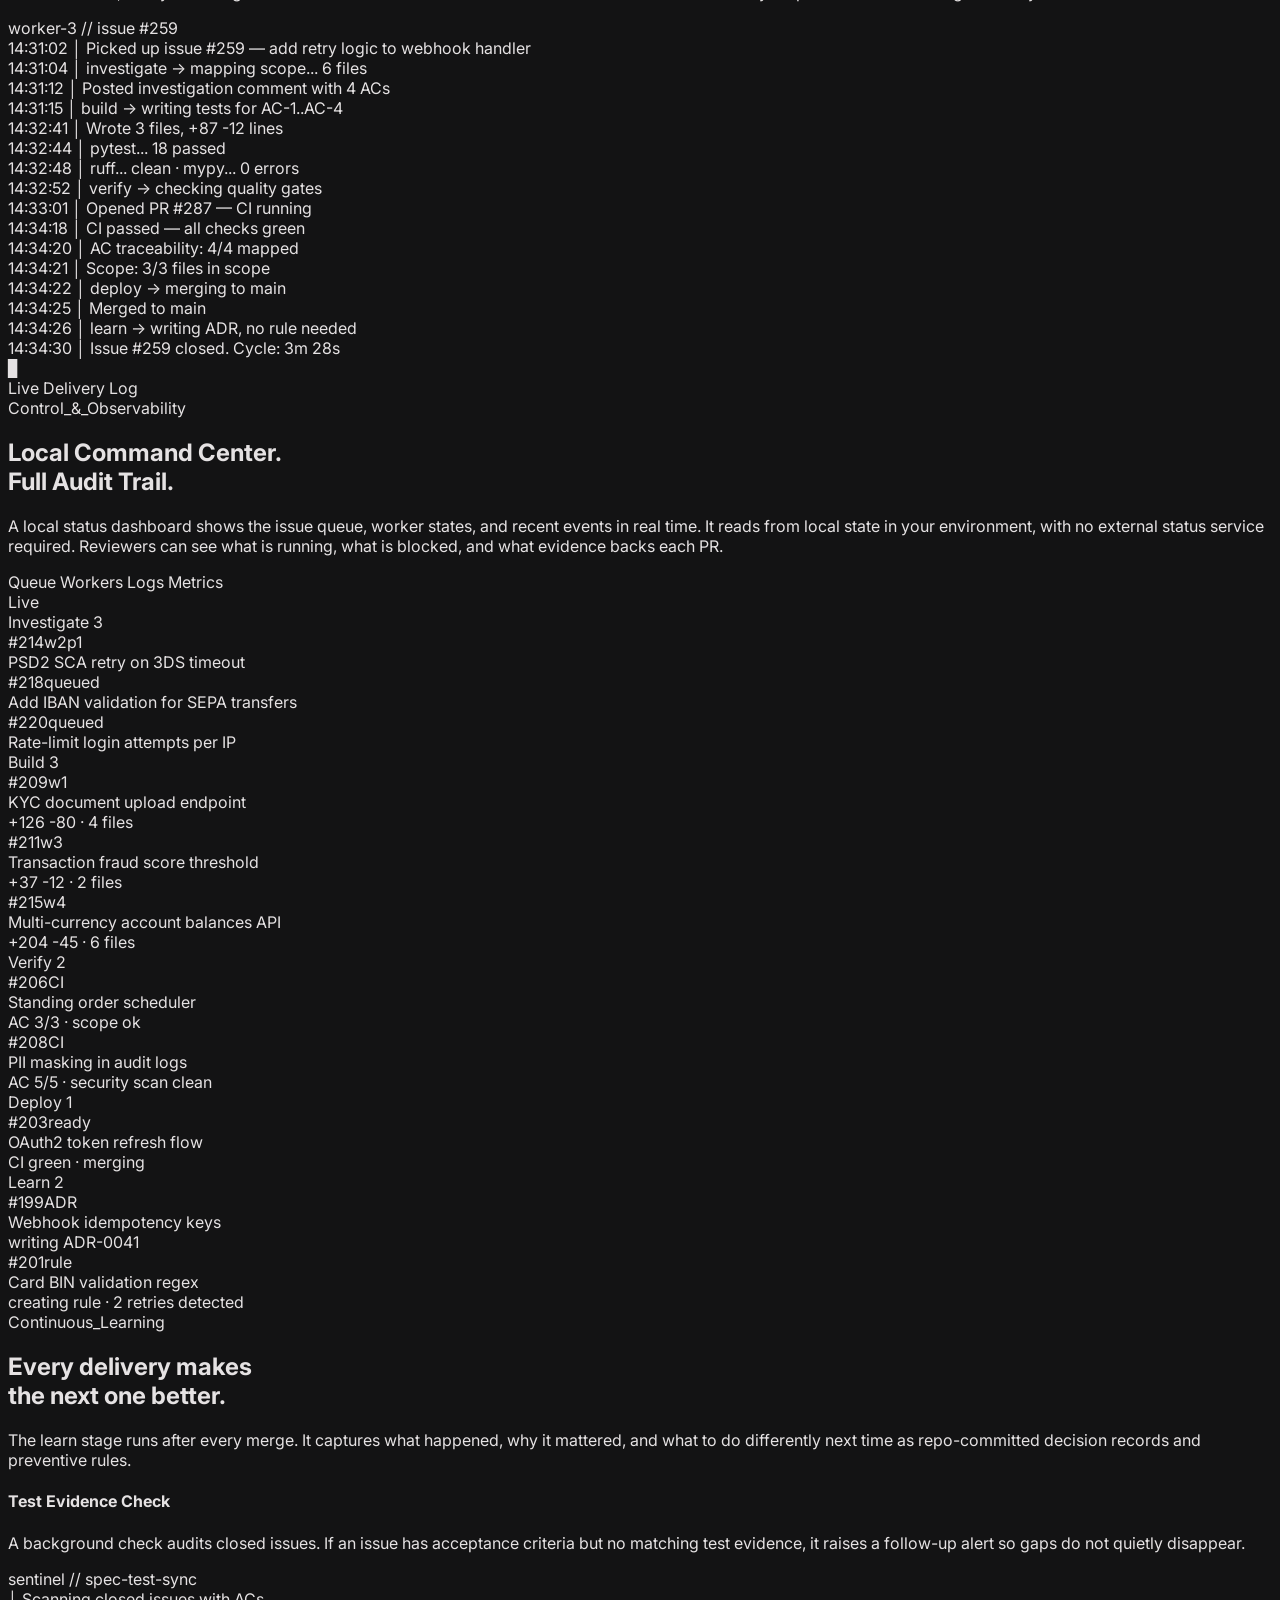
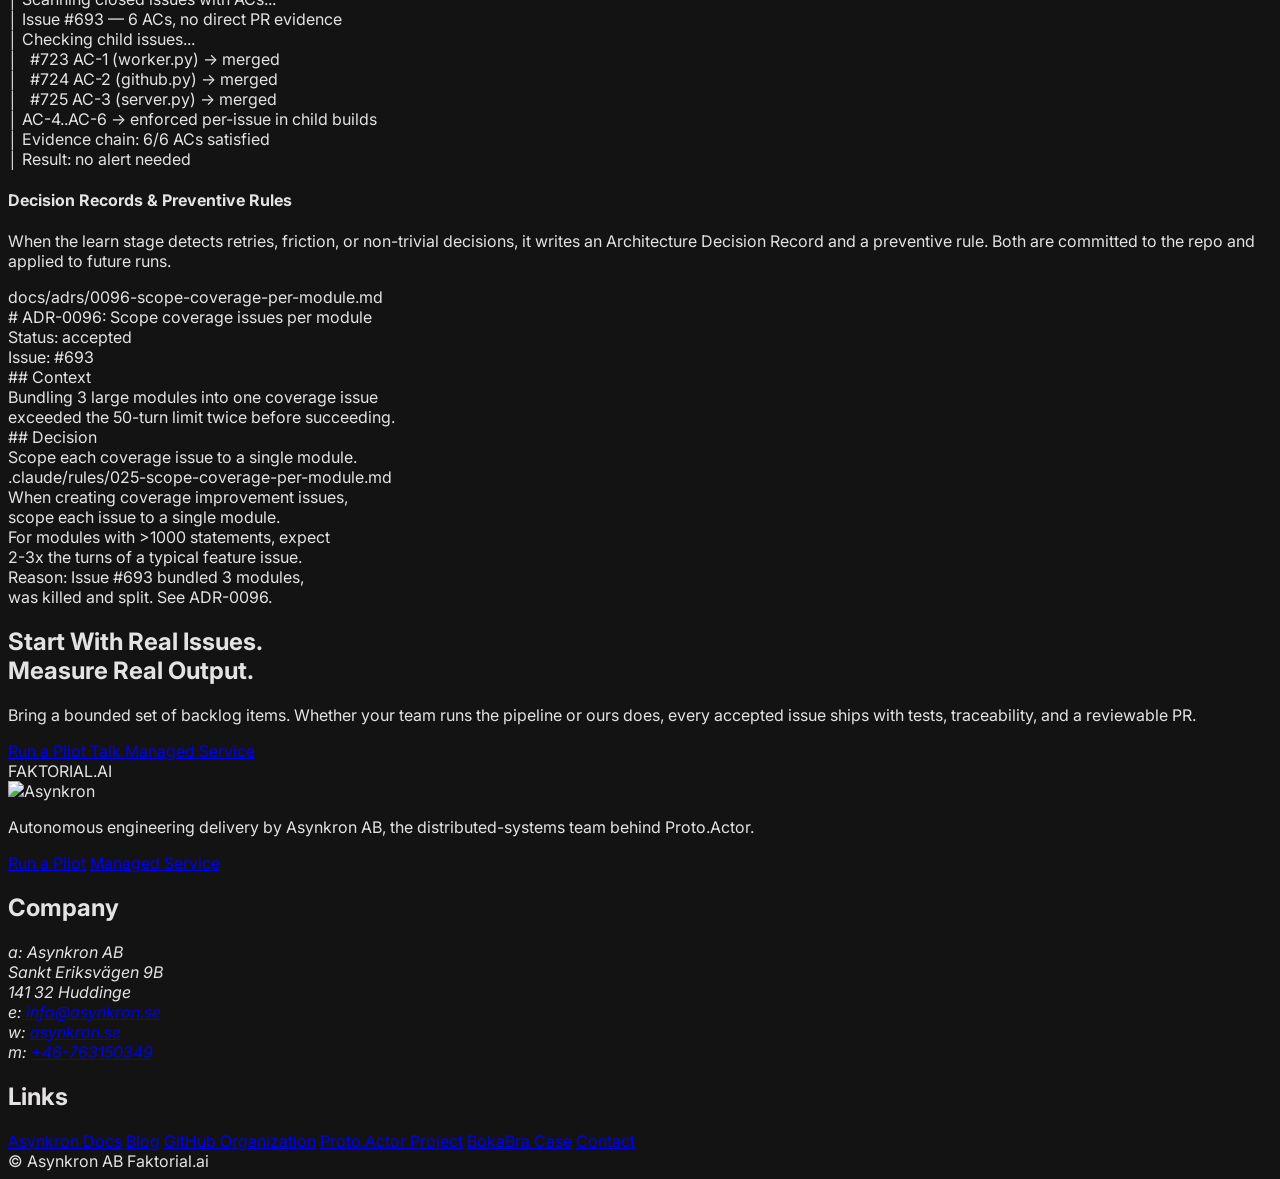
==== commit 230b69ce: "Enhance hero globe rim light" ====
--- a/index.html
+++ b/index.html
@@ -154,6 +154,7 @@
         .globe {
             position: absolute;
             inset: 0;
+            overflow: hidden;
             border-radius: 50%;
             background:
                 radial-gradient(
@@ -177,12 +178,22 @@
             position: absolute;
             inset: -1px;
             border-radius: 50%;
-            background: transparent;
+            pointer-events: none;
+            background: radial-gradient(
+                circle at 50% 22%,
+                rgba(255, 255, 255, 0) 0%,
+                rgba(255, 255, 255, 0) 26%,
+                rgba(120, 220, 255, 0.20) 42%,
+                rgba(150, 232, 255, 0.44) 60%,
+                rgba(225, 250, 255, 0.76) 78%,
+                rgba(255, 255, 255, 0.95) 100%
+            );
+            mix-blend-mode: screen;
             box-shadow:
-                inset 0 1px 0 rgba(180, 220, 255, 0.8),
-                inset 0 2px 2px rgba(120, 180, 255, 0.5),
-                inset 0 4px 8px rgba(60, 140, 255, 0.2),
-                inset 0 8px 20px rgba(30, 100, 220, 0.1);
+                inset 0 1px 0 rgba(255, 255, 255, 1),
+                inset 0 4px 8px rgba(205, 246, 255, 0.9),
+                inset 0 12px 32px rgba(110, 205, 255, 0.48),
+                inset 0 30px 90px rgba(45, 145, 255, 0.24);
         }
         /* Bright sunrise glow — positioned right on the globe horizon */
         /* Globe top = section_bottom - (5400 - 4800) = bottom: 600px */
@@ -949,7 +960,7 @@
 <div class="flex flex-wrap items-center gap-4 mb-6">
 <div class="text-xl font-black text-[#c3f5ff] tracking-[0.25em] uppercase">FAKTORIAL.AI</div>
 <div class="h-5 w-px bg-primary/20 hidden sm:block"></div>
-<img src="https://asynkron.se/img/asynkron.png" alt="Asynkron" class="h-6 w-auto opacity-80"/>
+<img src="https://asynkron.se/img/asynkron.png" alt="Asynkron" class="h-6 w-auto"/>
 </div>
 <p class="text-[#bac9cc]/70 text-sm leading-relaxed max-w-xl">
 Autonomous engineering delivery by Asynkron AB, the distributed-systems team behind Proto.Actor.
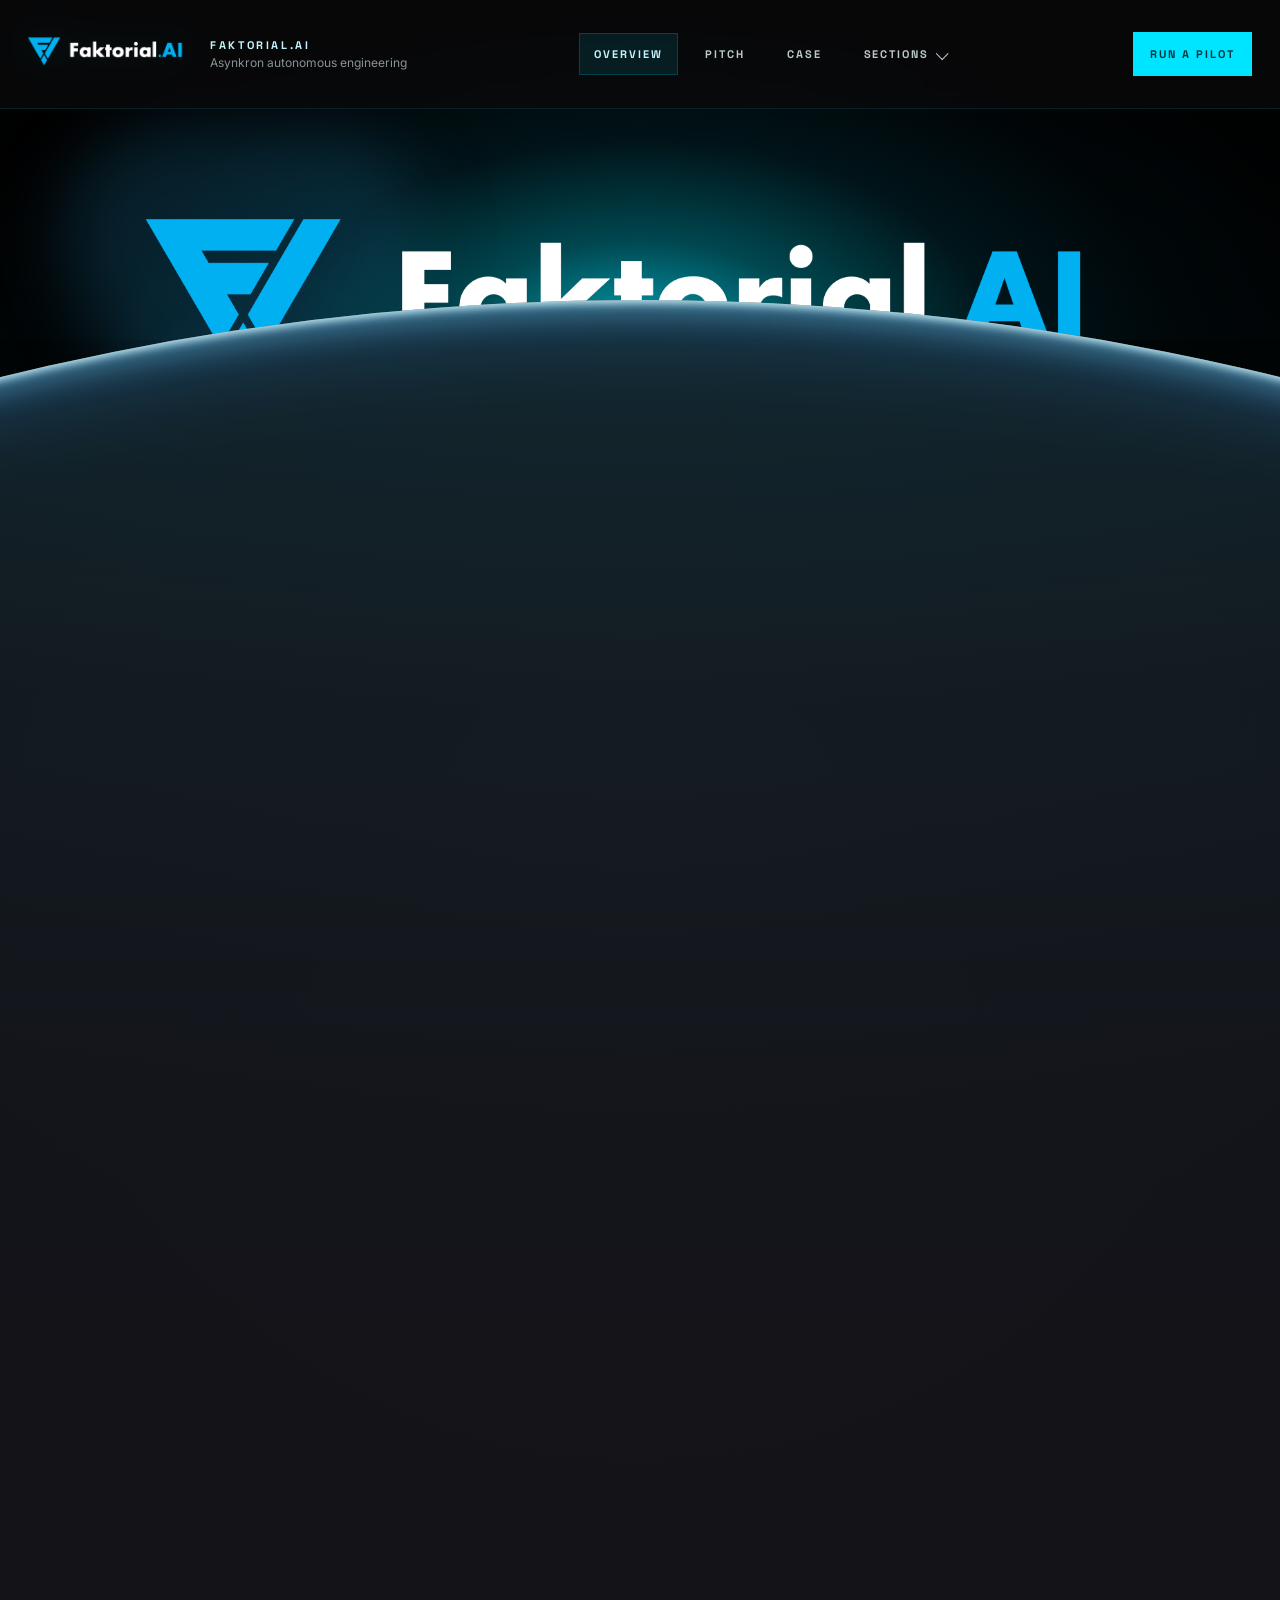
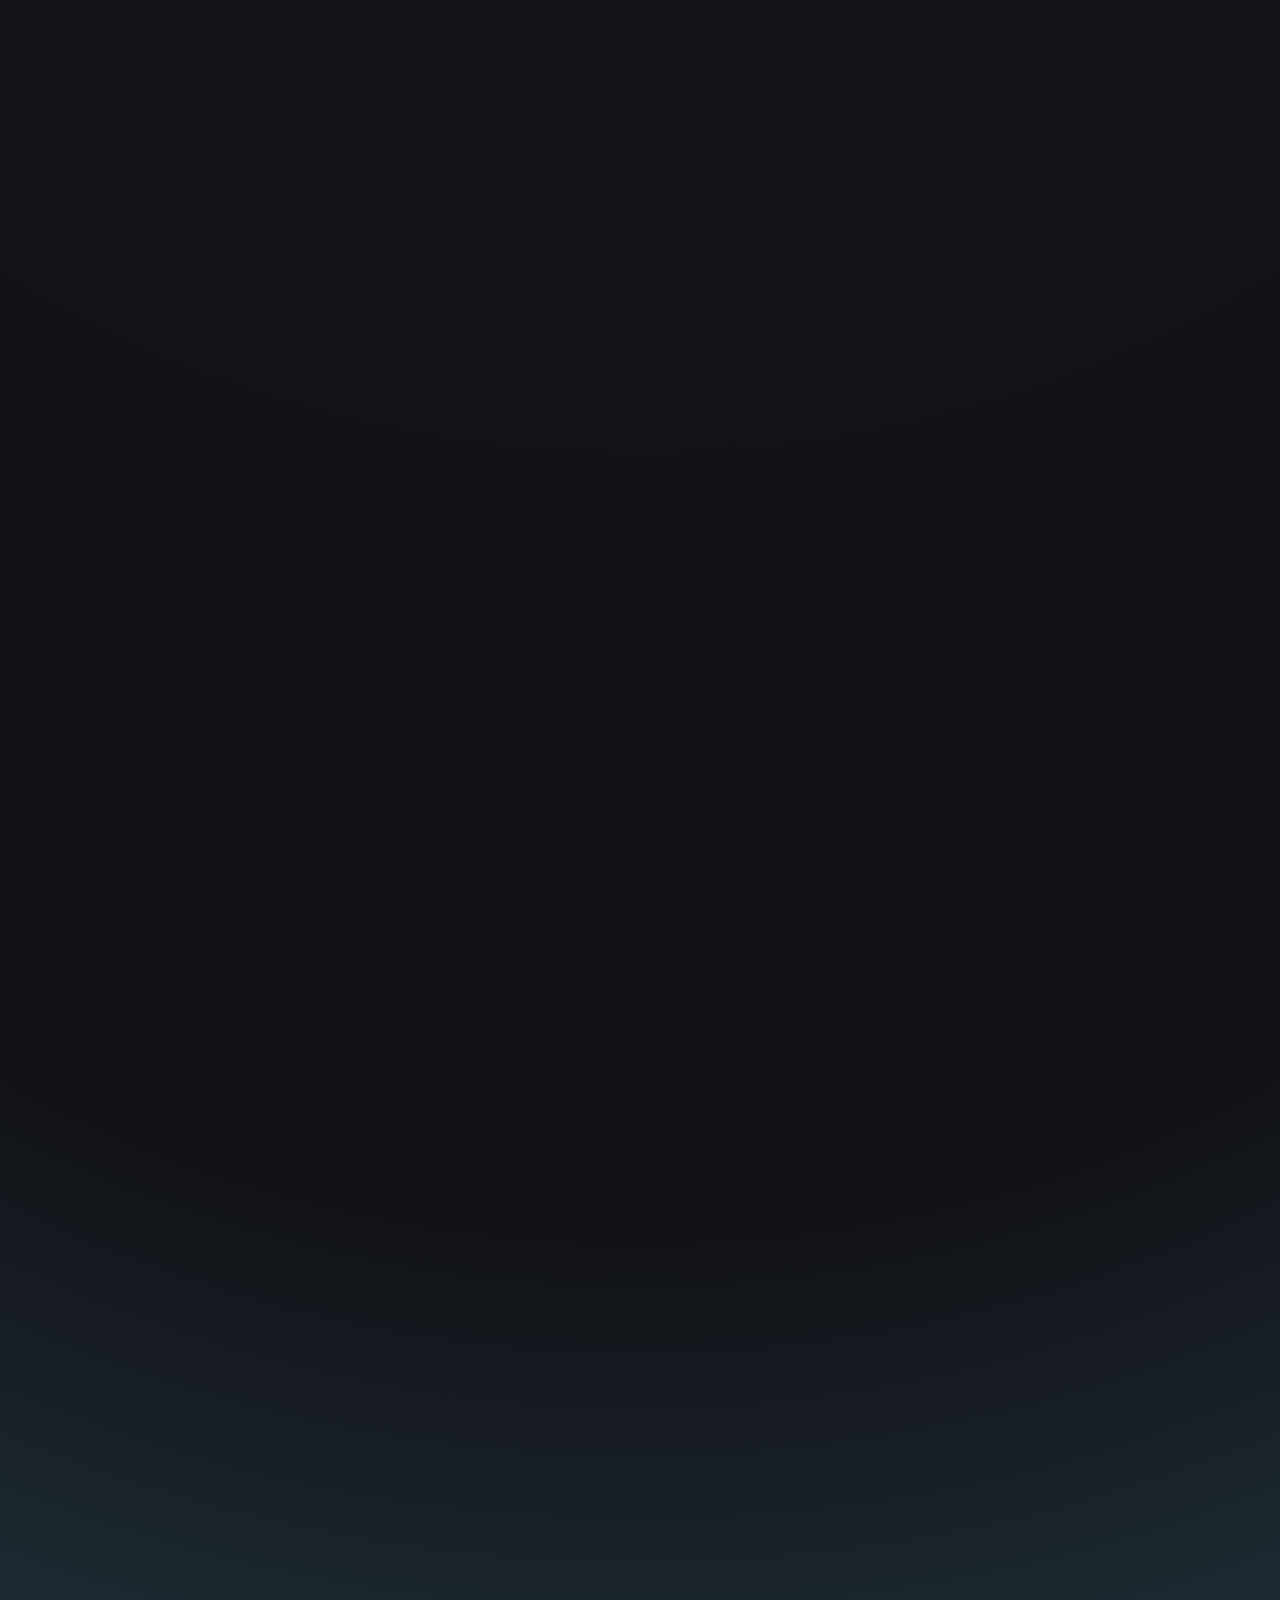
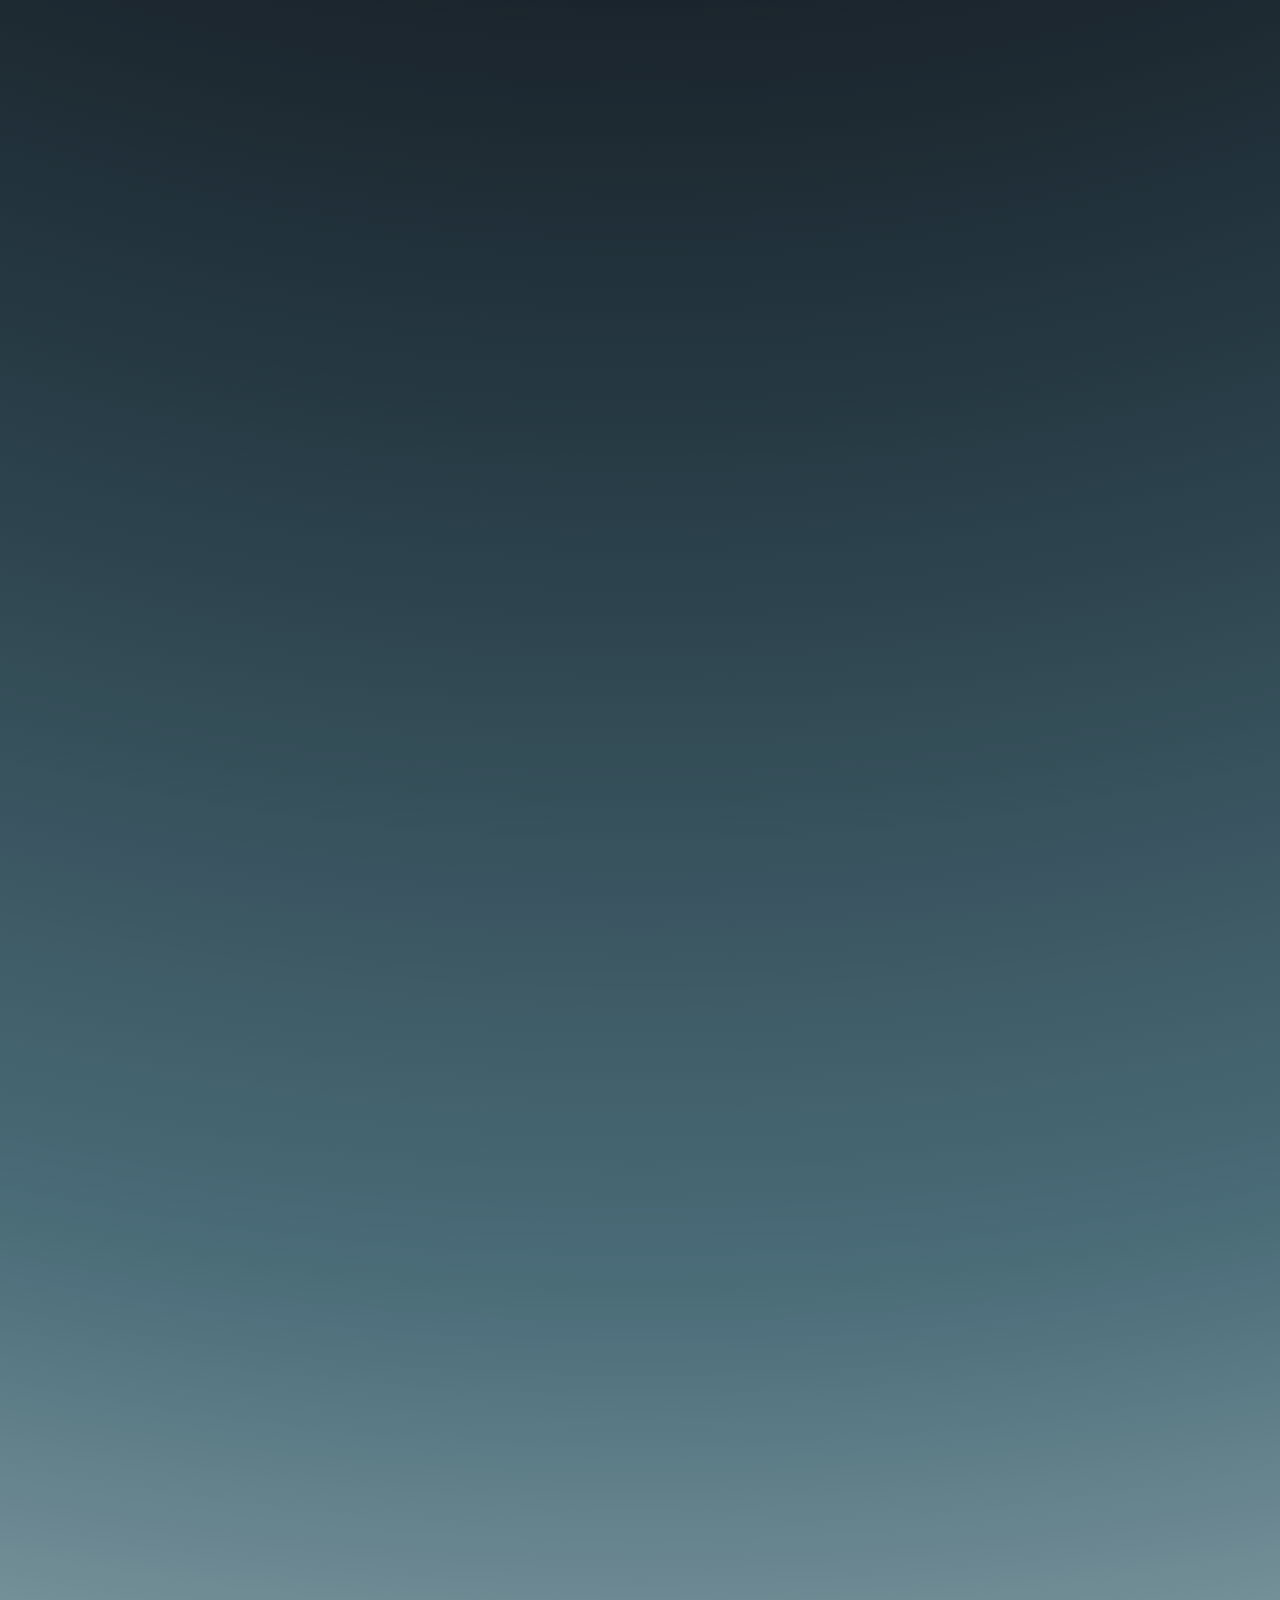
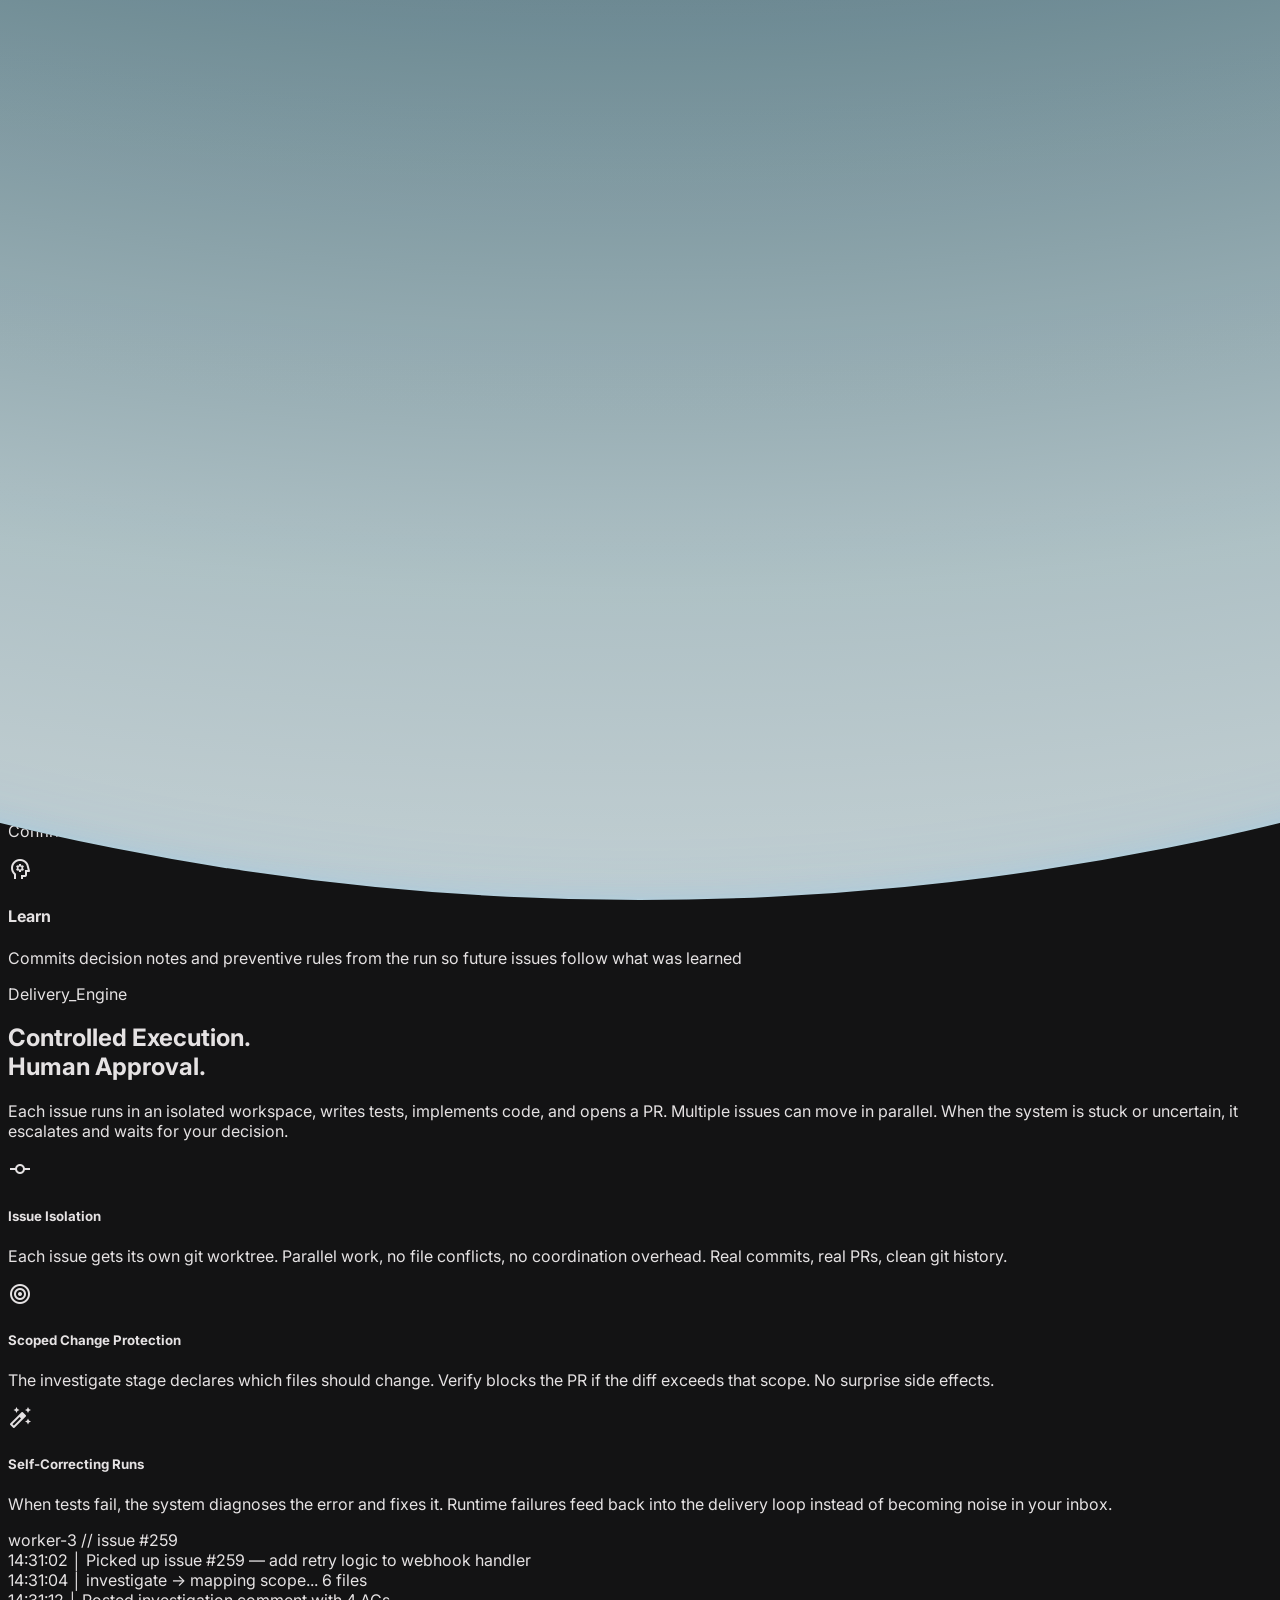
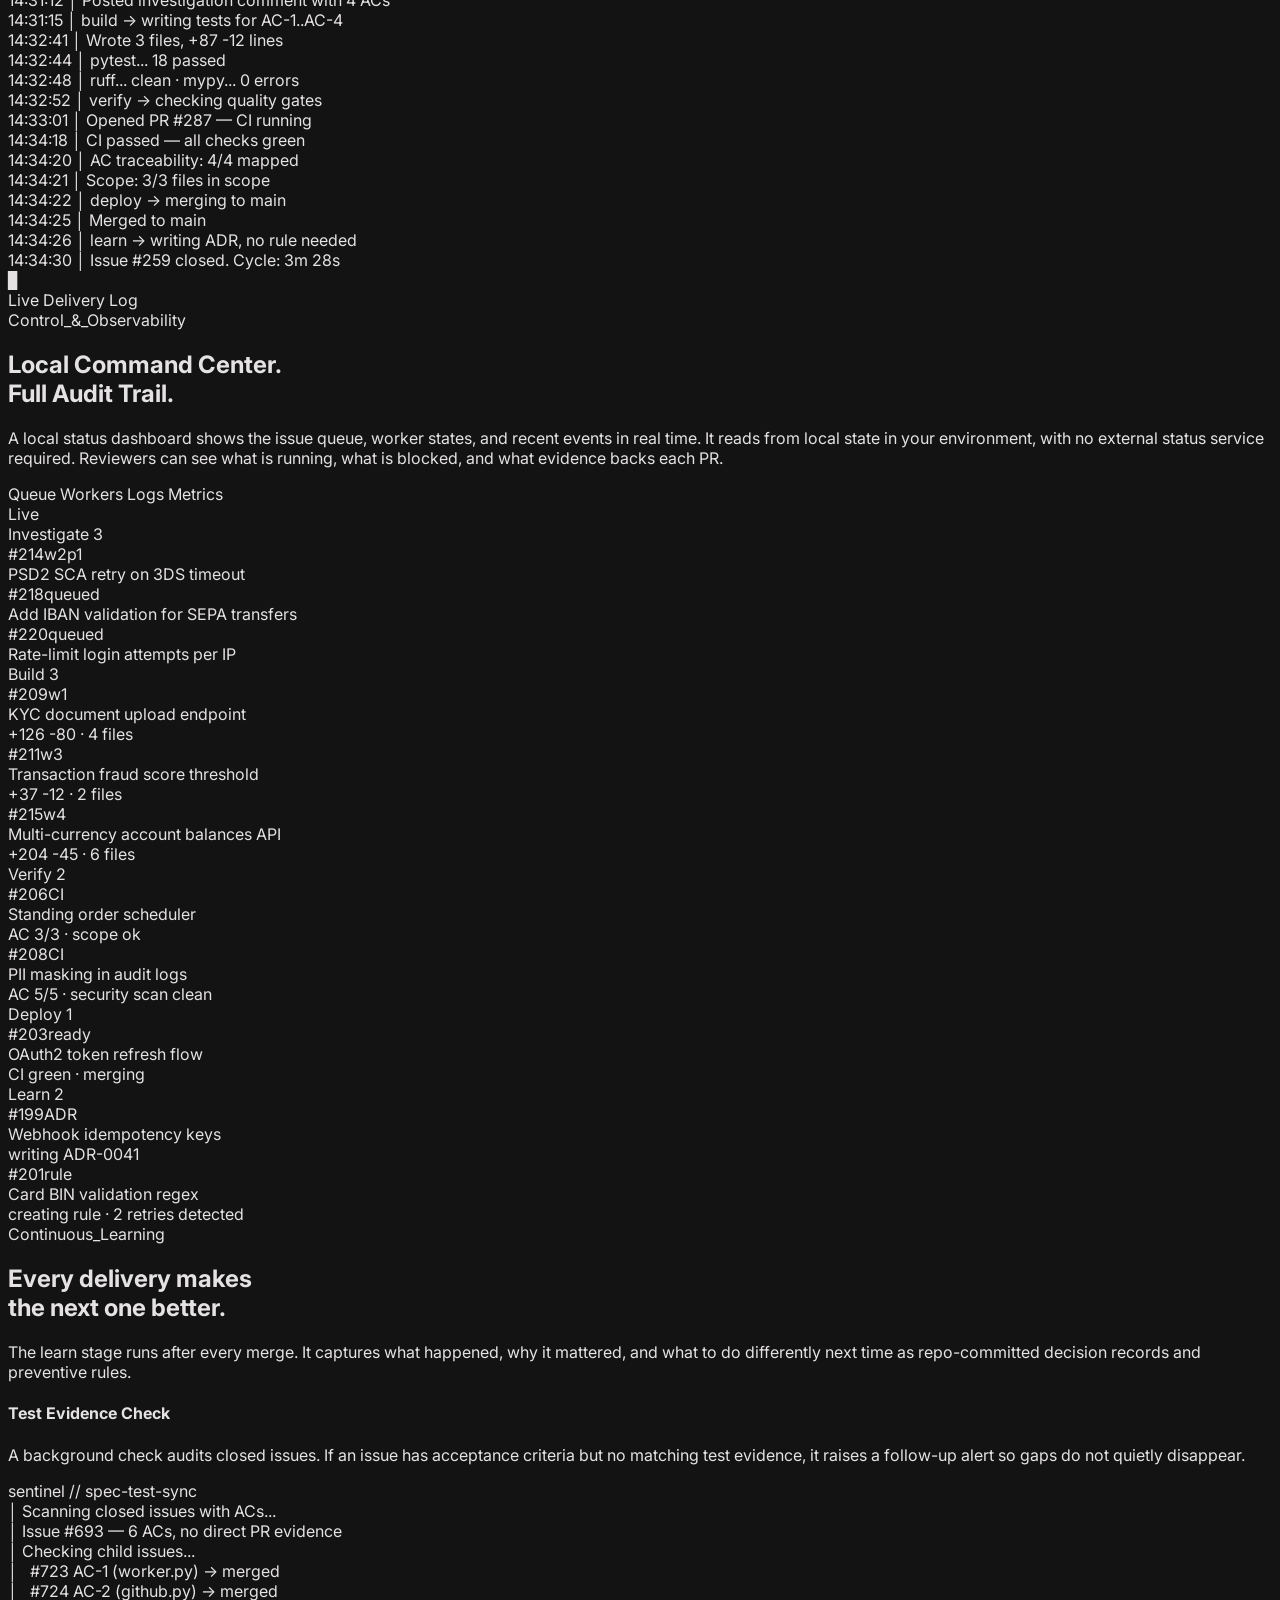
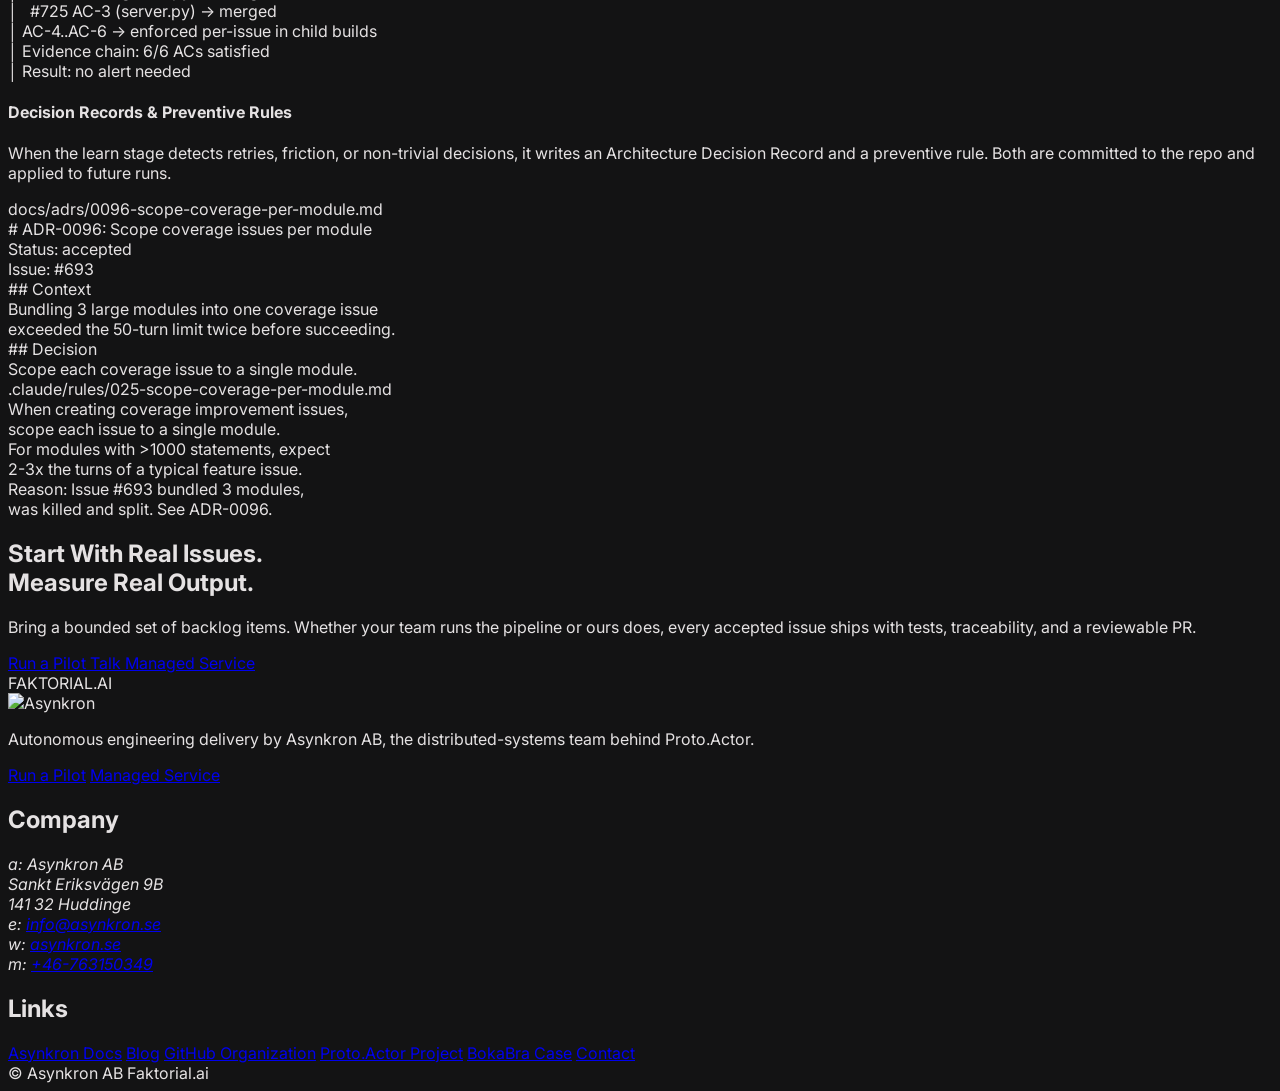
==== commit 080a8e3e: "Unify page headers across static pages" ====
--- a/index.html
+++ b/index.html
@@ -8,6 +8,7 @@
 <script src="https://cdn.tailwindcss.com?plugins=forms,container-queries"></script>
 <link href="https://fonts.googleapis.com/css2?family=Space+Grotesk:wght@300;400;500;600;700;900&amp;family=Inter:wght@300;400;500;600&amp;display=swap" rel="stylesheet"/>
 <link href="https://fonts.googleapis.com/css2?family=Material+Symbols+Outlined:wght,FILL@100..700,0..1&amp;display=swap" rel="stylesheet"/>
+<link href="header.css" rel="stylesheet"/>
 <script id="tailwind-config">
         tailwind.config = {
             darkMode: "class",
@@ -248,25 +249,55 @@
 </head>
 <body class="selection:bg-primary-container selection:text-on-primary-container">
 <!-- TopAppBar -->
-<header class="fixed top-0 w-full z-50 flex justify-between items-center px-8 h-20 bg-[#131314]/40 backdrop-blur-xl border-b border-[#00daf3]/10">
-<div class="flex items-center gap-4">
-<div class="text-2xl font-black tracking-[0.25em] text-[#c3f5ff] uppercase">FAKTORIAL.AI</div>
-<div class="hidden lg:flex items-center gap-2 border-l border-primary/20 pl-4">
-<span class="text-[#bac9cc]/50 text-[9px] uppercase tracking-[0.25em] font-headline">by</span>
-<img src="https://asynkron.se/img/asynkron.png" alt="Asynkron" class="h-5 w-auto opacity-80"/>
-</div>
-</div>
-<nav class="hidden md:flex gap-10 items-center">
-<a class="text-[#bac9cc] hover:text-[#c3f5ff] transition-colors text-sm uppercase tracking-[0.2em] font-headline" href="#models">Models</a>
-<a class="text-[#bac9cc] hover:text-[#c3f5ff] transition-colors text-sm uppercase tracking-[0.2em] font-headline" href="#fit">Fit</a>
-<a class="text-[#bac9cc] hover:text-[#c3f5ff] transition-colors text-sm uppercase tracking-[0.2em] font-headline" href="#pipeline">Pipeline</a>
-<a class="text-[#bac9cc] hover:text-[#c3f5ff] transition-colors text-sm uppercase tracking-[0.2em] font-headline" href="#control">Control</a>
-<a class="text-[#bac9cc] hover:text-[#c3f5ff] transition-colors text-sm uppercase tracking-[0.2em] font-headline" href="pitch.html">Pitch</a>
-<a class="text-[#bac9cc] hover:text-[#c3f5ff] transition-colors text-sm uppercase tracking-[0.2em] font-headline" href="bokabra.html">Case</a>
+<header class="site-header">
+<a class="site-header__brand" href="index.html" aria-label="Faktorial home">
+<img class="site-header__brand-mark" src="faktorialai-plain.png" alt="Faktorial.AI"/>
+<span class="site-header__brand-copy">
+<span class="site-header__brand-title">Faktorial.AI</span>
+<span class="site-header__brand-subtitle">Asynkron autonomous engineering</span>
+</span>
+</a>
+<nav class="site-header__primary" aria-label="Primary">
+<a class="site-header__link" href="index.html" aria-current="page">Overview</a>
+<a class="site-header__link" href="pitch.html">Pitch</a>
+<a class="site-header__link" href="bokabra.html">Case</a>
+<div class="site-header__menu" data-nav-menu>
+<button class="site-header__link site-header__menu-trigger" type="button" data-nav-trigger aria-expanded="false" aria-controls="site-sections-index">
+Sections
+<span class="site-header__caret" aria-hidden="true"></span>
+</button>
+<div class="site-header__dropdown" id="site-sections-index" data-nav-panel hidden>
+<a class="site-header__dropdown-link" href="#models">Models</a>
+<a class="site-header__dropdown-link" href="#fit">Fit</a>
+<a class="site-header__dropdown-link" href="#pipeline">Pipeline</a>
+<a class="site-header__dropdown-link" href="#control">Control</a>
+</div>
+</div>
 </nav>
-<a href="mailto:info@asynkron.se?subject=Faktorial%20Pilot%20Inquiry&body=Hi%2C%0A%0AWe%27re%20interested%20in%20running%20a%20Faktorial%20pilot.%0A%0ACompany%3A%20%0ARepo%20size%20(approx)%3A%20%0ABacklog%20size%3A%20%0A%0AThanks" class="bg-primary-container text-on-primary-container px-6 py-2 font-bold uppercase tracking-widest text-xs hover:bg-primary-fixed-dim transition-all active:scale-95 duration-150 inline-block">
-            Run a Pilot
-        </a>
+<div class="site-header__actions">
+<a class="site-header__cta" href="mailto:info@asynkron.se?subject=Faktorial%20Pilot%20Inquiry&body=Hi%2C%0A%0AWe%27re%20interested%20in%20running%20a%20Faktorial%20pilot.%0A%0ACompany%3A%20%0ARepo%20size%20(approx)%3A%20%0ABacklog%20size%3A%20%0A%0AThanks">Run a Pilot</a>
+<div class="site-header__menu site-header__menu--mobile" data-nav-menu>
+<button class="site-header__icon-button" type="button" data-nav-trigger aria-expanded="false" aria-controls="mobile-nav-index">
+Menu
+<span class="site-header__icon-stack" aria-hidden="true"><span></span><span></span><span></span></span>
+</button>
+<div class="site-header__mobile-panel" id="mobile-nav-index" data-nav-panel hidden>
+<div class="site-header__mobile-group">
+<span class="site-header__mobile-label">Pages</span>
+<a class="site-header__mobile-link" href="index.html" aria-current="page">Overview</a>
+<a class="site-header__mobile-link" href="pitch.html">Pitch</a>
+<a class="site-header__mobile-link" href="bokabra.html">Case</a>
+</div>
+<div class="site-header__mobile-group">
+<span class="site-header__mobile-label">Sections</span>
+<a class="site-header__mobile-link" href="#models">Models</a>
+<a class="site-header__mobile-link" href="#fit">Fit</a>
+<a class="site-header__mobile-link" href="#pipeline">Pipeline</a>
+<a class="site-header__mobile-link" href="#control">Control</a>
+</div>
+</div>
+</div>
+</div>
 </header>
 <main class="relative pt-20">
 <!-- Hero Section with 3D Tron Tunnel -->
@@ -1009,6 +1040,7 @@
 </div>
 </div>
 </footer>
+<script src="header.js"></script>
 <script>
     // Parallax: globe + glow scroll slower than content
     (function() {
--- a/header.css
+++ b/header.css
@@ -0,0 +1,307 @@
+.site-header {
+  position: fixed;
+  inset: 0 0 auto 0;
+  z-index: 60;
+  display: grid;
+  grid-template-columns: auto minmax(0, 1fr) auto;
+  align-items: center;
+  gap: 24px;
+  min-height: 80px;
+  padding: 14px 28px;
+  border-bottom: 1px solid rgba(0, 218, 243, 0.12);
+  background: rgba(9, 10, 11, 0.78);
+  backdrop-filter: blur(22px);
+}
+
+.site-header__brand {
+  display: inline-flex;
+  align-items: center;
+  gap: 14px;
+  min-width: 0;
+  color: #e5e2e3;
+  text-decoration: none;
+}
+
+.site-header__brand:hover {
+  text-decoration: none;
+}
+
+.site-header__brand-mark {
+  width: 168px;
+  max-width: min(34vw, 168px);
+  height: auto;
+  filter: drop-shadow(0 0 18px rgba(0, 218, 243, 0.16));
+}
+
+.site-header__brand-copy {
+  display: flex;
+  flex-direction: column;
+  gap: 3px;
+  white-space: nowrap;
+}
+
+.site-header__brand-title {
+  color: #c3f5ff;
+  font-family: "Space Grotesk", system-ui, sans-serif;
+  font-size: 11px;
+  font-weight: 700;
+  letter-spacing: 0.24em;
+  text-transform: uppercase;
+}
+
+.site-header__brand-subtitle {
+  color: rgba(186, 201, 204, 0.72);
+  font-family: "Inter", system-ui, sans-serif;
+  font-size: 12px;
+}
+
+.site-header__primary,
+.site-header__actions {
+  display: flex;
+  align-items: center;
+  gap: 12px;
+}
+
+.site-header__primary {
+  justify-content: center;
+}
+
+.site-header__actions {
+  justify-content: flex-end;
+}
+
+.site-header__link,
+.site-header__menu-trigger,
+.site-header__mobile-link {
+  display: inline-flex;
+  align-items: center;
+  justify-content: center;
+  gap: 8px;
+  min-height: 40px;
+  padding: 0 14px;
+  border: 1px solid transparent;
+  color: #bac9cc;
+  font-family: "Space Grotesk", system-ui, sans-serif;
+  font-size: 11px;
+  font-weight: 700;
+  letter-spacing: 0.18em;
+  text-decoration: none;
+  text-transform: uppercase;
+  transition: border-color 140ms ease, background-color 140ms ease, color 140ms ease;
+}
+
+.site-header__link:hover,
+.site-header__menu-trigger:hover,
+.site-header__mobile-link:hover {
+  color: #c3f5ff;
+  text-decoration: none;
+}
+
+.site-header__link[aria-current="page"],
+.site-header__mobile-link[aria-current="page"] {
+  border-color: rgba(0, 218, 243, 0.2);
+  background: rgba(0, 218, 243, 0.1);
+  color: #c3f5ff;
+}
+
+.site-header__menu {
+  position: relative;
+}
+
+.site-header__menu-trigger,
+.site-header__icon-button {
+  cursor: pointer;
+  background: transparent;
+}
+
+.site-header__caret {
+  width: 8px;
+  height: 8px;
+  border-right: 1.5px solid currentColor;
+  border-bottom: 1.5px solid currentColor;
+  transform: rotate(45deg) translateY(-1px);
+  transition: transform 140ms ease;
+}
+
+.site-header__menu[data-open="true"] .site-header__caret {
+  transform: rotate(225deg) translateY(1px);
+}
+
+.site-header__dropdown,
+.site-header__mobile-panel {
+  border: 1px solid rgba(0, 218, 243, 0.14);
+  background: linear-gradient(180deg, rgba(24, 28, 31, 0.98), rgba(11, 13, 14, 0.98));
+  box-shadow: 0 24px 60px rgba(0, 0, 0, 0.34);
+}
+
+.site-header__dropdown {
+  position: absolute;
+  top: calc(100% + 12px);
+  right: 0;
+  min-width: 230px;
+  padding: 10px;
+}
+
+.site-header__dropdown-link {
+  display: block;
+  padding: 11px 12px;
+  color: #bac9cc;
+  font-family: "Inter", system-ui, sans-serif;
+  font-size: 14px;
+  text-decoration: none;
+  transition: background-color 140ms ease, color 140ms ease;
+}
+
+.site-header__dropdown-link:hover {
+  background: rgba(0, 218, 243, 0.1);
+  color: #e5e2e3;
+  text-decoration: none;
+}
+
+.site-header__cta,
+.site-header__icon-button {
+  display: inline-flex;
+  align-items: center;
+  justify-content: center;
+  gap: 10px;
+  min-height: 42px;
+  padding: 0 16px;
+  border: 1px solid rgba(0, 229, 255, 0.24);
+  color: #00363d;
+  background: #00e5ff;
+  font-family: "Space Grotesk", system-ui, sans-serif;
+  font-size: 11px;
+  font-weight: 800;
+  letter-spacing: 0.18em;
+  text-decoration: none;
+  text-transform: uppercase;
+  transition: transform 140ms ease, background-color 140ms ease, border-color 140ms ease;
+}
+
+.site-header__cta:hover,
+.site-header__icon-button:hover {
+  background: #00daf3;
+  border-color: rgba(0, 218, 243, 0.36);
+  text-decoration: none;
+}
+
+.site-header__cta:active,
+.site-header__icon-button:active {
+  transform: translateY(1px);
+}
+
+.site-header__menu--mobile {
+  display: none;
+}
+
+.site-header__icon-button {
+  color: #00363d;
+}
+
+.site-header__icon-stack {
+  display: inline-flex;
+  flex-direction: column;
+  gap: 3px;
+}
+
+.site-header__icon-stack span {
+  display: block;
+  width: 14px;
+  height: 1.5px;
+  background: currentColor;
+}
+
+.site-header__mobile-panel {
+  position: absolute;
+  top: calc(100% + 12px);
+  right: 0;
+  width: min(320px, calc(100vw - 32px));
+  padding: 16px;
+}
+
+.site-header__mobile-group + .site-header__mobile-group {
+  margin-top: 16px;
+}
+
+.site-header__mobile-label {
+  display: block;
+  margin-bottom: 8px;
+  color: rgba(186, 201, 204, 0.72);
+  font-family: "Space Grotesk", system-ui, sans-serif;
+  font-size: 10px;
+  font-weight: 700;
+  letter-spacing: 0.22em;
+  text-transform: uppercase;
+}
+
+.site-header__mobile-link {
+  display: flex;
+  justify-content: flex-start;
+  width: 100%;
+  padding: 11px 12px;
+  font-size: 11px;
+}
+
+@media (max-width: 1180px) {
+  .site-header {
+    gap: 18px;
+    padding-inline: 20px;
+  }
+
+  .site-header__brand-copy {
+    display: none;
+  }
+
+  .site-header__primary {
+    gap: 8px;
+  }
+
+  .site-header__link,
+  .site-header__menu-trigger {
+    padding-inline: 11px;
+    letter-spacing: 0.14em;
+  }
+}
+
+@media (max-width: 940px) {
+  .site-header {
+    grid-template-columns: auto 1fr;
+  }
+
+  .site-header__primary {
+    display: none;
+  }
+
+  .site-header__menu--mobile {
+    display: block;
+  }
+}
+
+@media (max-width: 560px) {
+  .site-header {
+    gap: 12px;
+    min-height: 76px;
+    padding: 12px 14px;
+  }
+
+  .site-header__brand-mark {
+    width: 136px;
+    max-width: 42vw;
+  }
+
+  .site-header__actions {
+    gap: 8px;
+  }
+
+  .site-header__cta,
+  .site-header__icon-button {
+    min-height: 40px;
+    padding-inline: 12px;
+    font-size: 10px;
+    letter-spacing: 0.14em;
+  }
+
+  .site-header__mobile-panel {
+    right: -2px;
+  }
+}
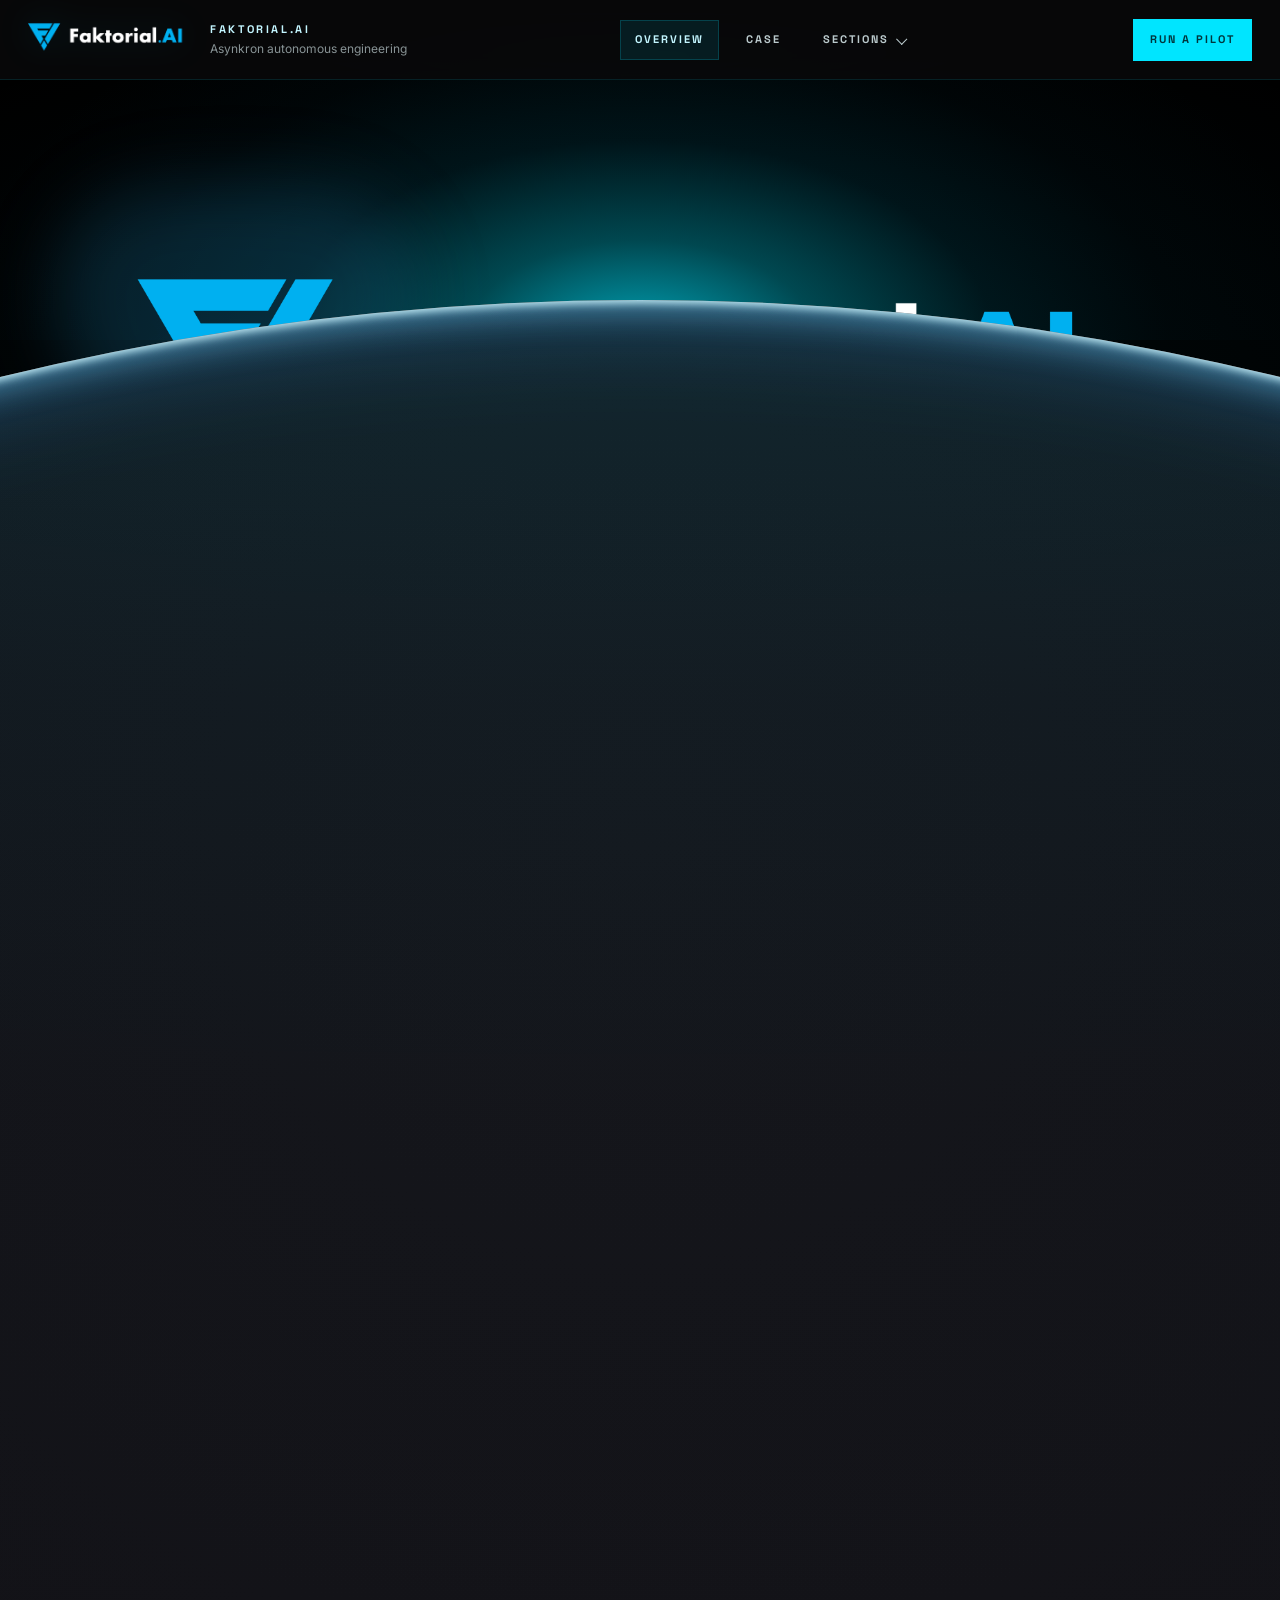
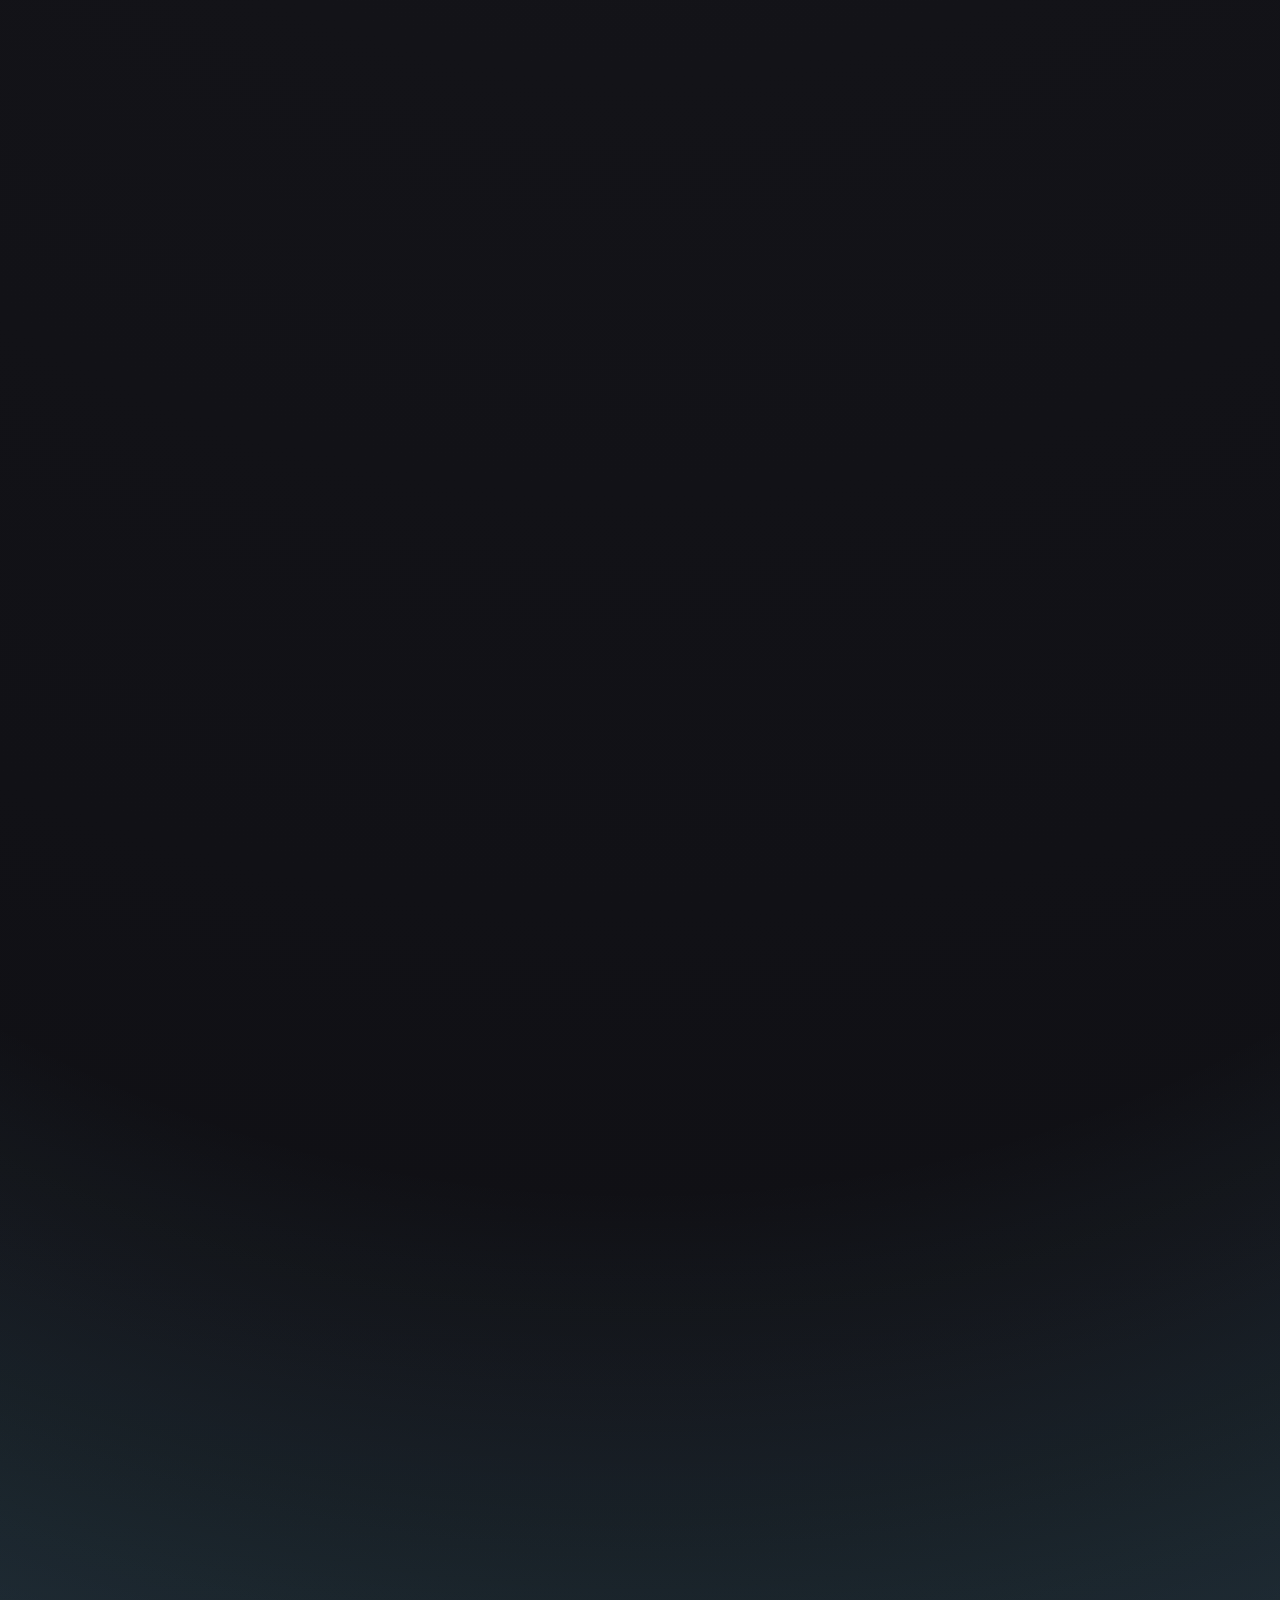
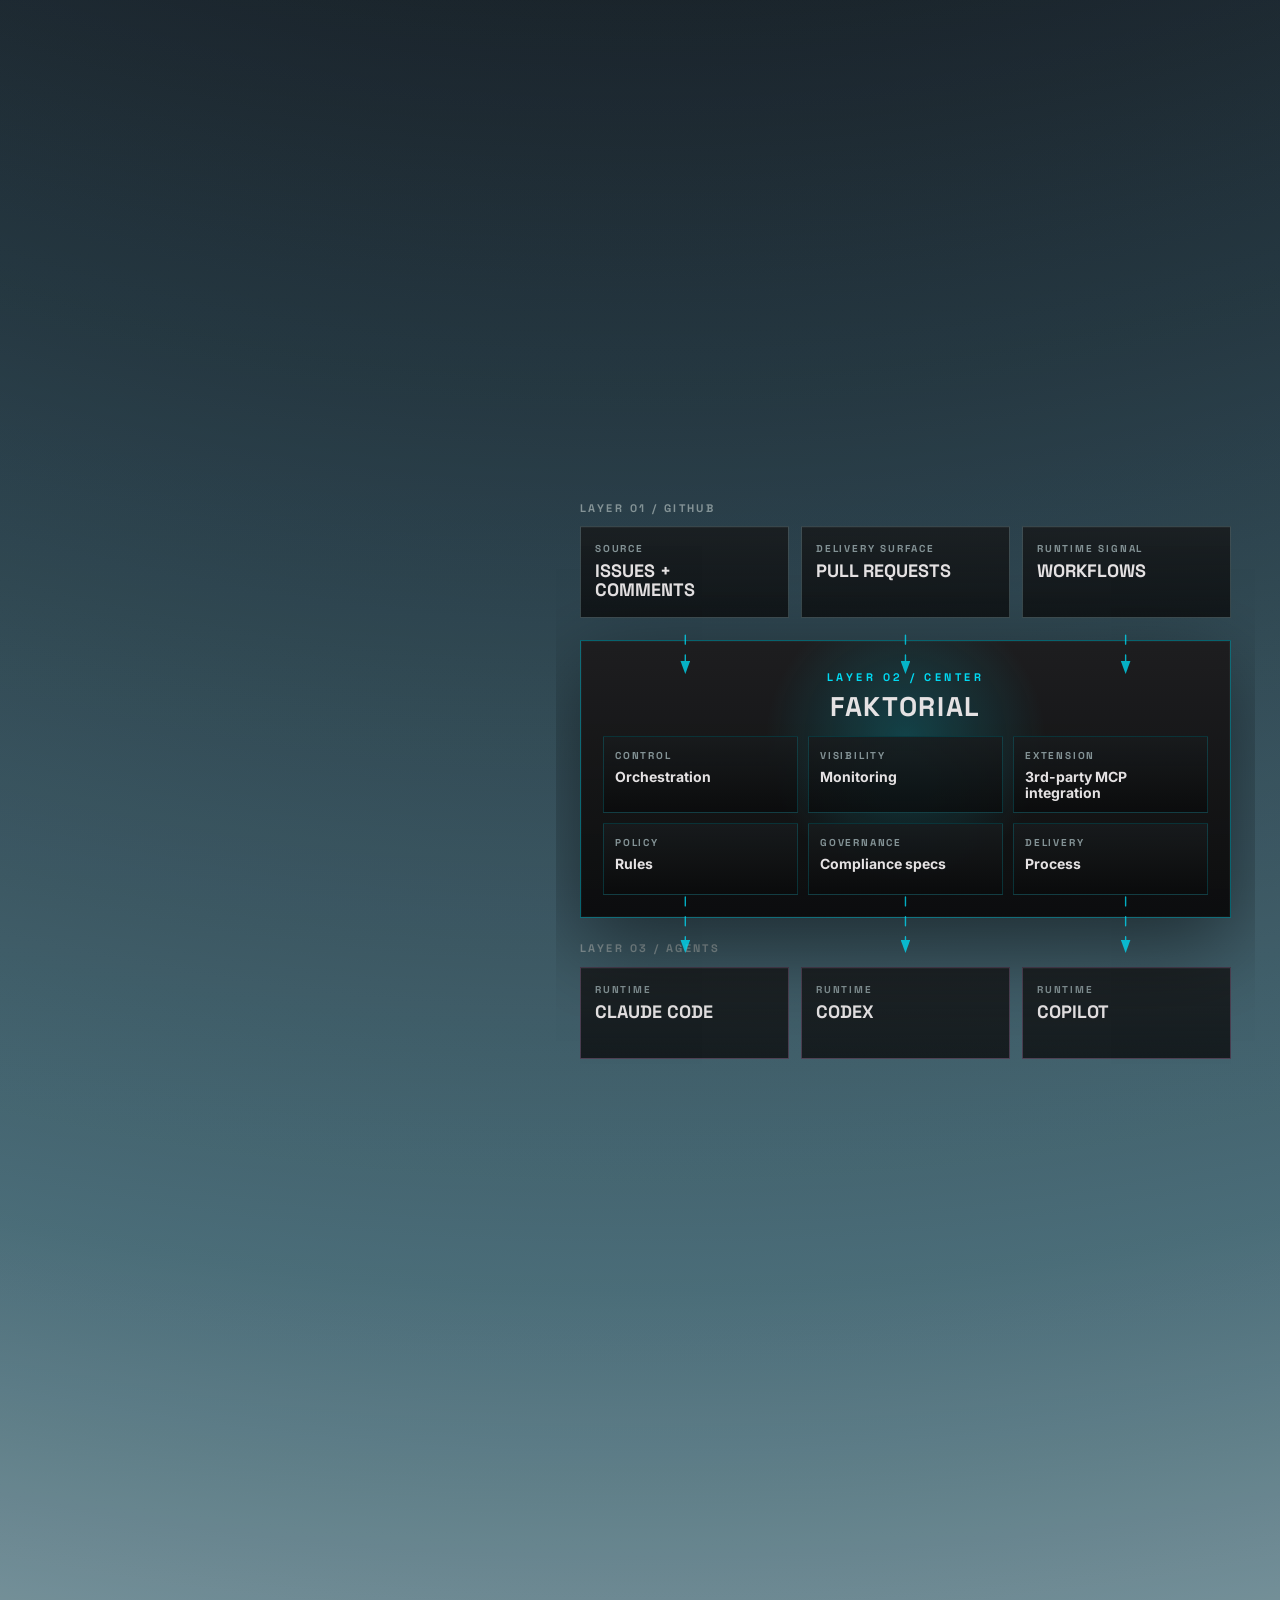
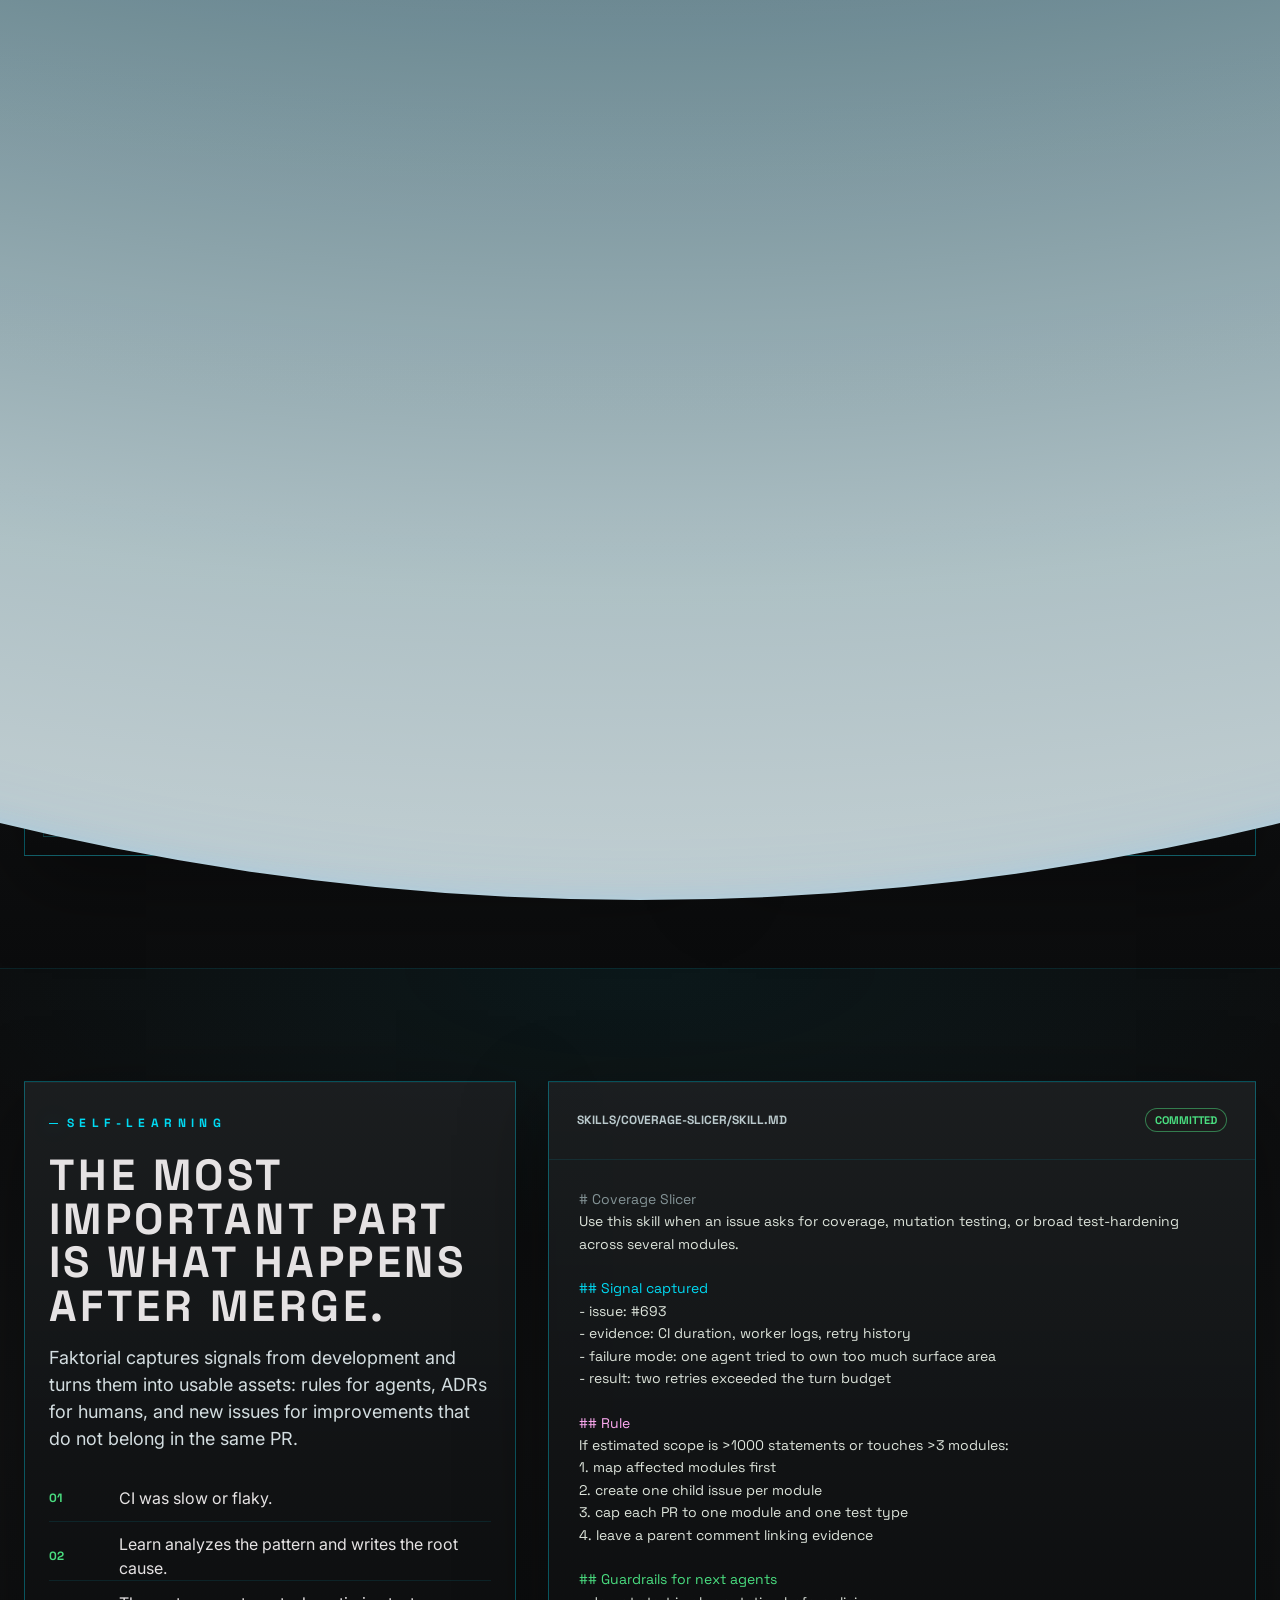
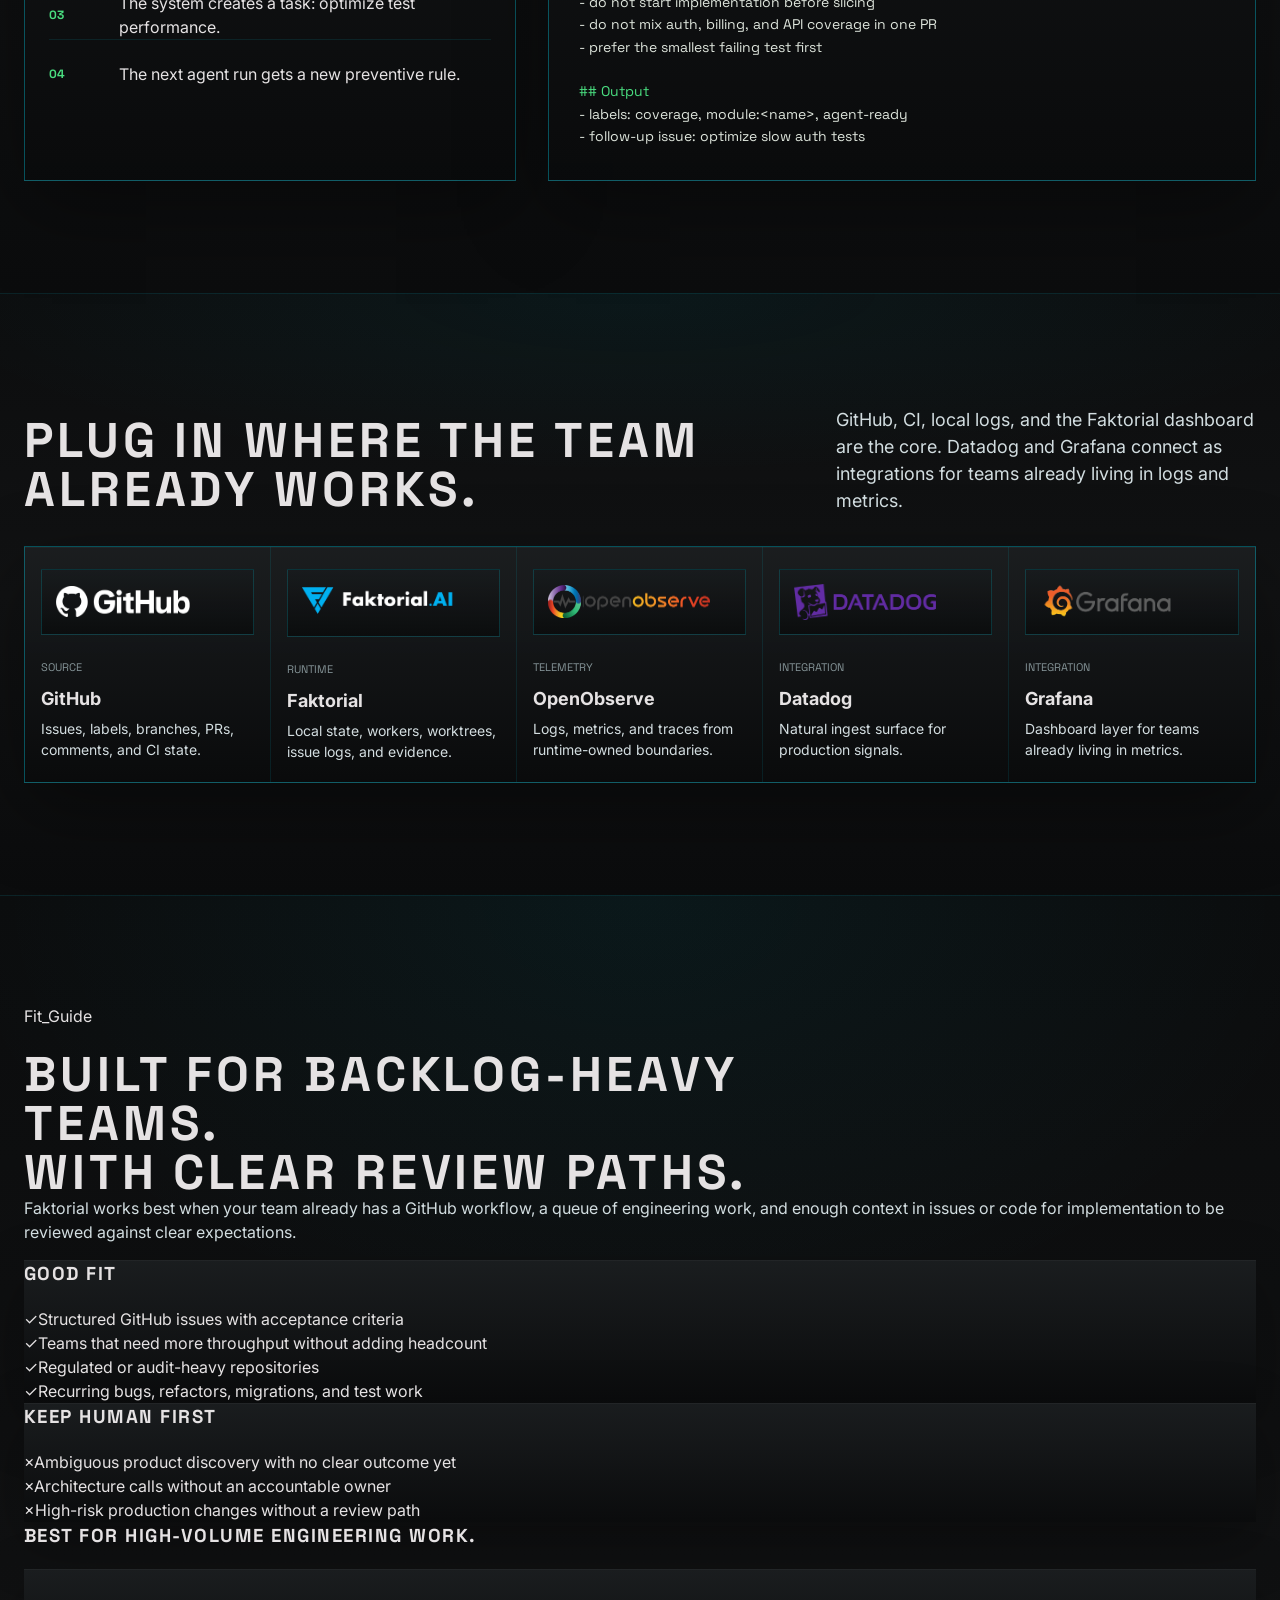
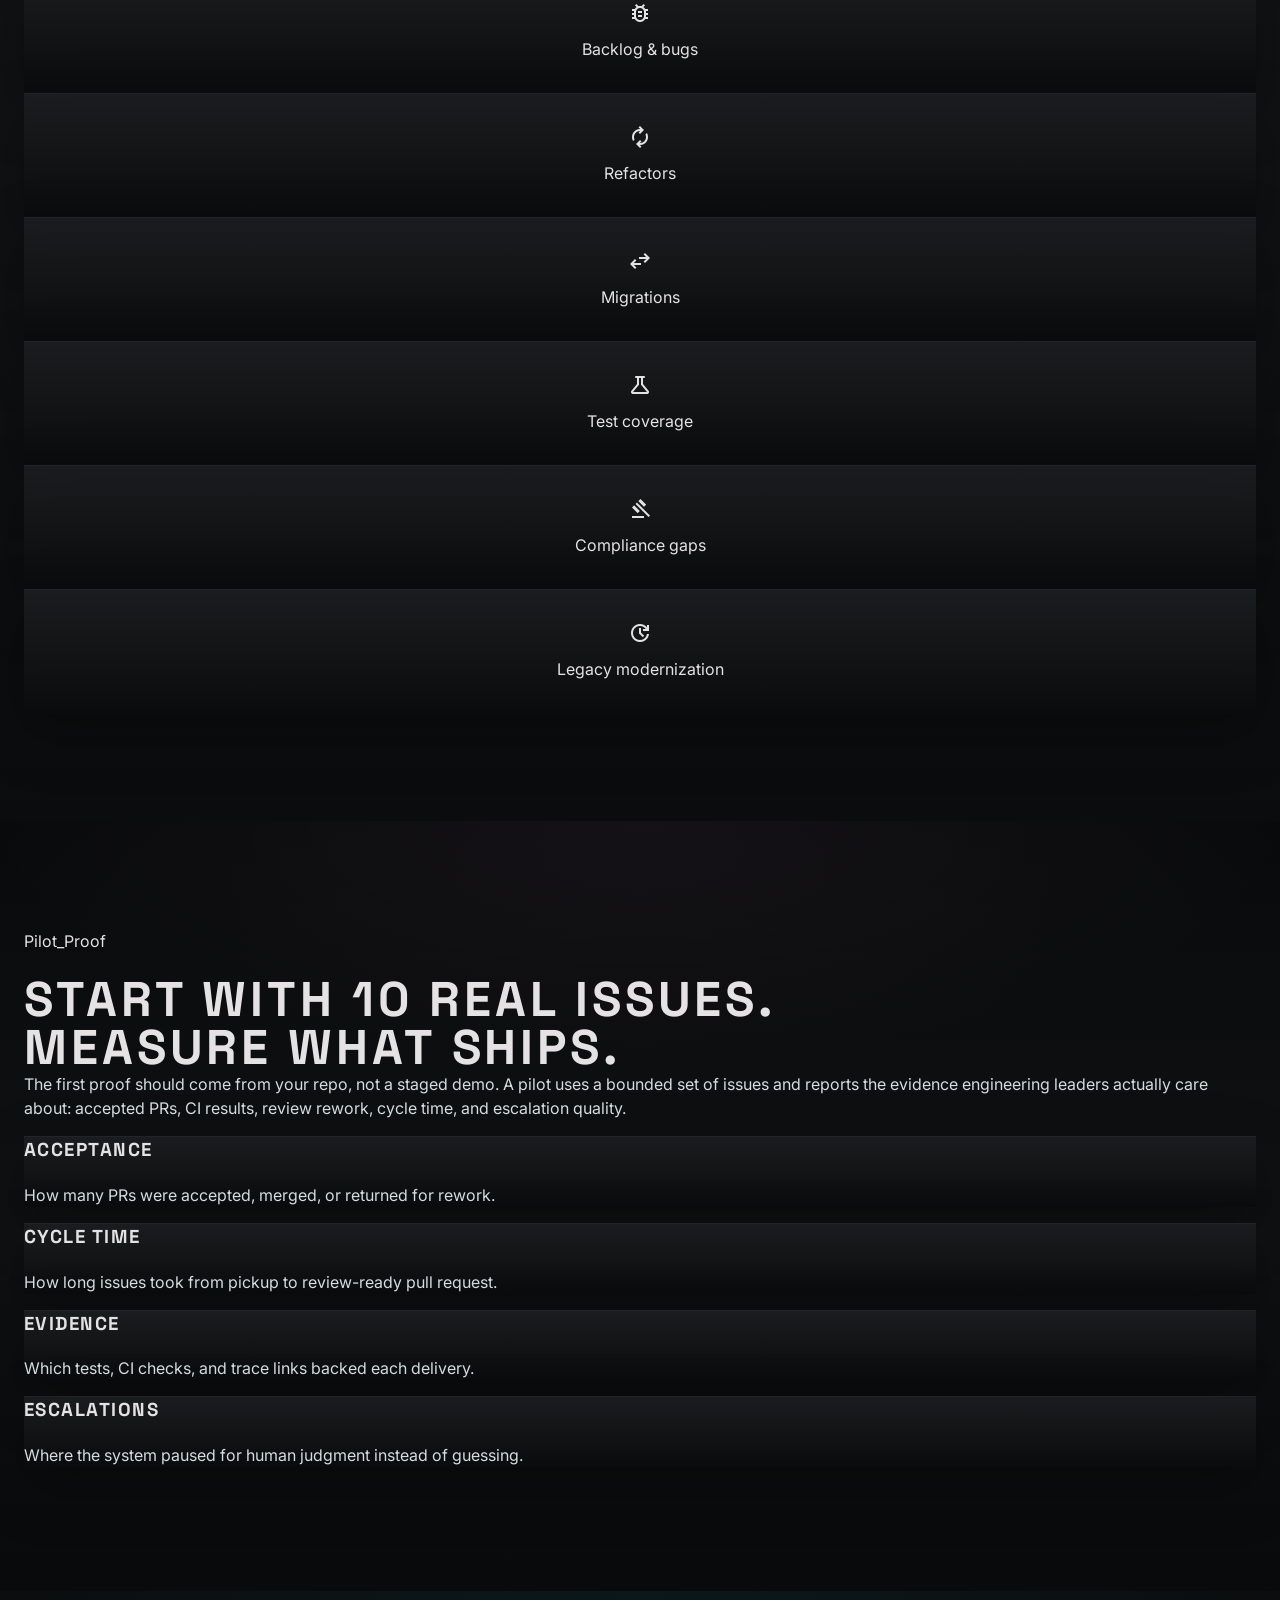
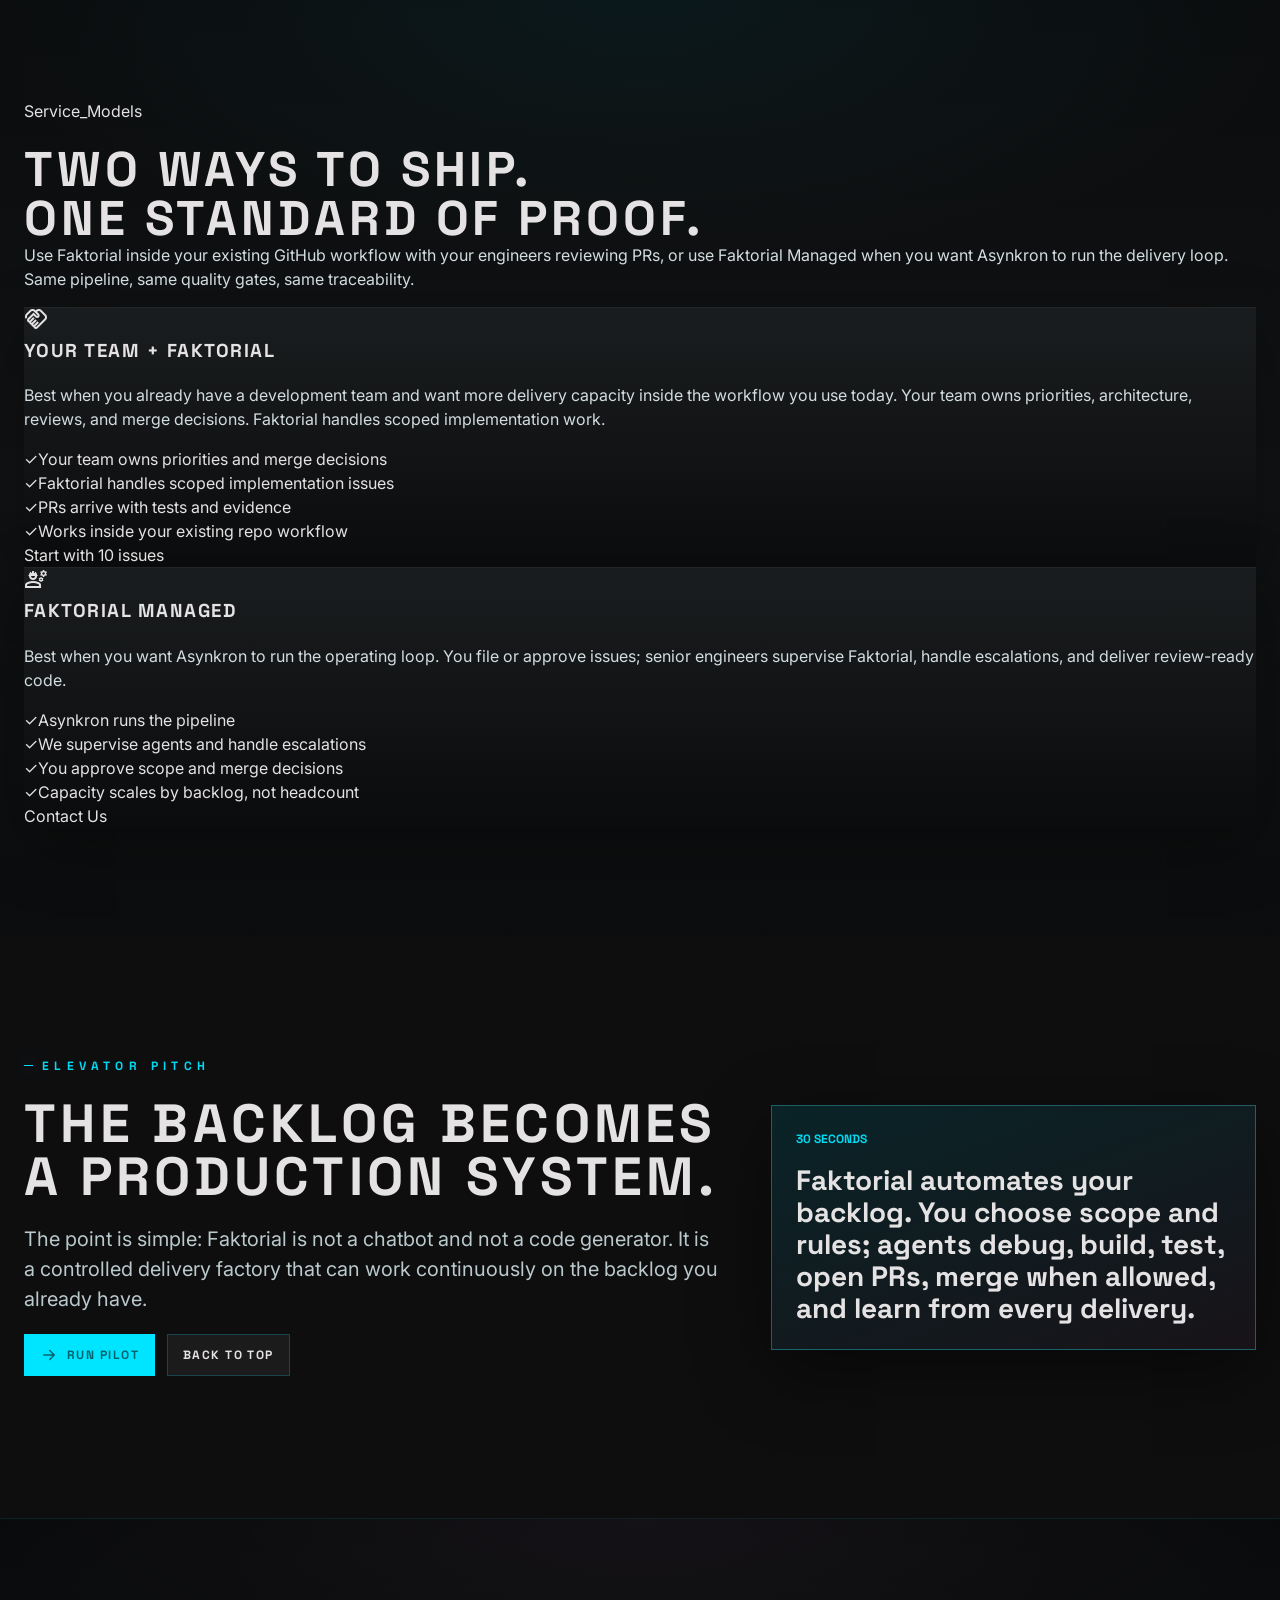
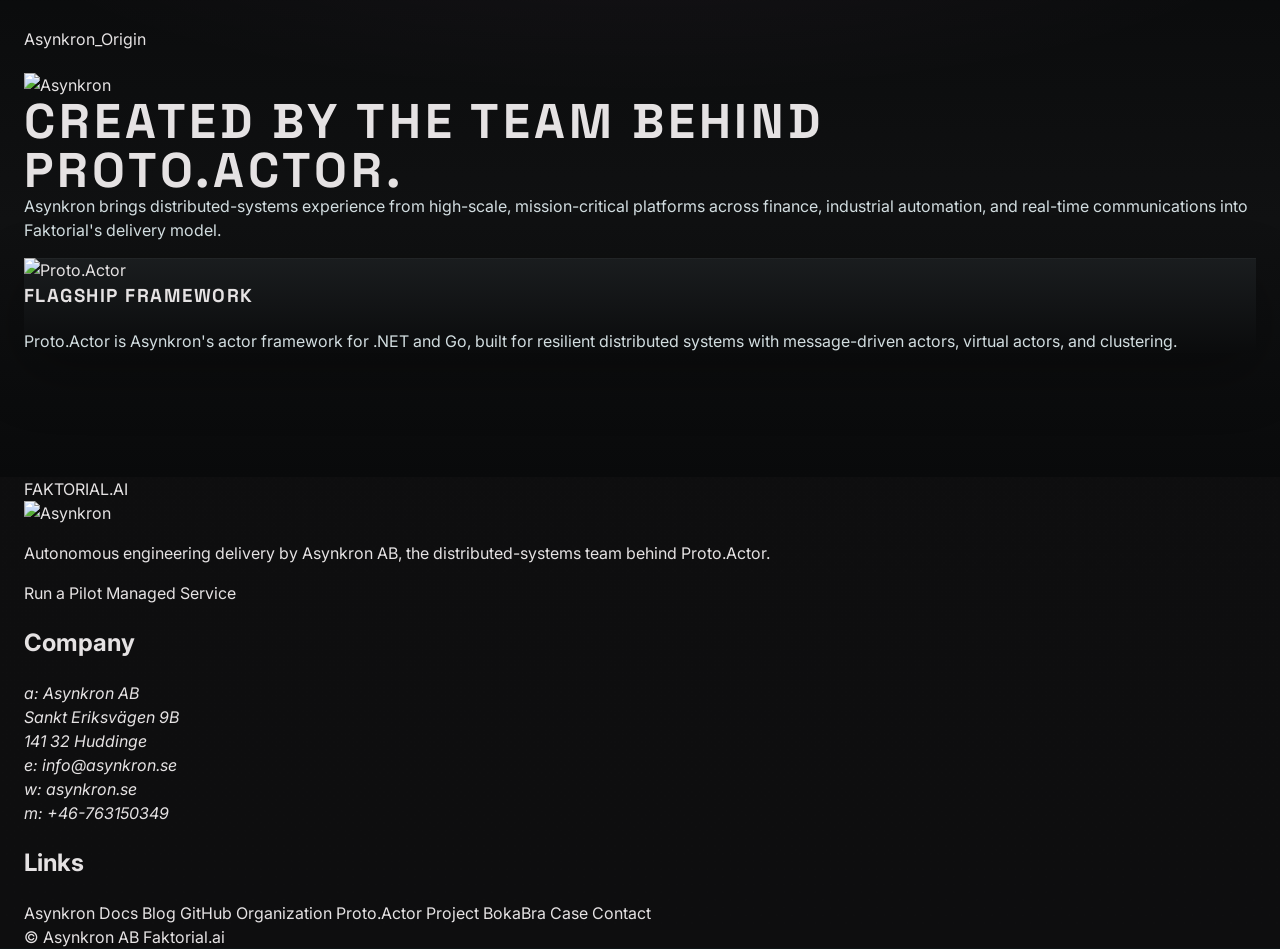
==== commit 52487d0b: "Polish Faktorial landing page" ====
--- a/index.html
+++ b/index.html
@@ -1,15 +1,16 @@
-<!DOCTYPE html>
-
-<html class="dark" lang="en"><head>
-<meta charset="utf-8"/>
-<meta content="width=device-width, initial-scale=1.0" name="viewport"/>
-<title>Faktorial - Autonomous Engineering Delivery</title>
-<link rel="icon" href="https://asynkron.se/img/favicon.ico" type="image/x-icon"/>
-<script src="https://cdn.tailwindcss.com?plugins=forms,container-queries"></script>
-<link href="https://fonts.googleapis.com/css2?family=Space+Grotesk:wght@300;400;500;600;700;900&amp;family=Inter:wght@300;400;500;600&amp;display=swap" rel="stylesheet"/>
-<link href="https://fonts.googleapis.com/css2?family=Material+Symbols+Outlined:wght,FILL@100..700,0..1&amp;display=swap" rel="stylesheet"/>
-<link href="header.css" rel="stylesheet"/>
-<script id="tailwind-config">
+<!doctype html>
+<html class="dark" lang="en">
+<head>
+  <meta charset="utf-8" />
+  <meta name="viewport" content="width=device-width, initial-scale=1" />
+  <title>Faktorial.AI - Automate your backlog</title>
+  <meta name="description" content="Faktorial automates your backlog from GitHub issue to tested PR, merge, and lessons learned back into your engineering system." />
+  <link rel="icon" href="https://asynkron.se/img/favicon.ico" type="image/x-icon" />
+  <script src="https://cdn.tailwindcss.com?plugins=forms,container-queries"></script>
+  <link href="https://fonts.googleapis.com/css2?family=Space+Grotesk:wght@300;400;500;600;700;900&amp;family=Inter:wght@300;400;500;600&amp;display=swap" rel="stylesheet" />
+  <link href="https://fonts.googleapis.com/css2?family=Material+Symbols+Outlined:wght,FILL@100..700,0..1&amp;display=swap" rel="stylesheet" />
+  <link href="header.css" rel="stylesheet" />
+  <script id="tailwind-config">
         tailwind.config = {
             darkMode: "class",
             theme: {
@@ -78,21 +79,1678 @@
             },
         }
     </script>
-<style>
-        body {
-            background-color: #131314;
-            color: #e5e2e3;
-            font-family: 'Inter', sans-serif;
-            overflow-x: hidden;
-        }
-        .radial-glow {
-            background: radial-gradient(circle at 50% 50%, rgba(0, 218, 243, 0.15) 0%, rgba(19, 19, 20, 0) 70%);
-        }
-        .data-bracket-border {
-            border-left: 2px solid #00daf3;
-            border-top: 2px solid #00daf3;
-        }
-        
+  <style>
+    :root {
+      color-scheme: dark;
+      --bg: #131314;
+      --ink: #e5e2e3;
+      --muted: #bac9cc;
+      --quiet: #849396;
+      --panel: #0e0e0f;
+      --panel-2: #1c1b1c;
+      --panel-3: #201f20;
+      --line: rgba(0, 218, 243, .22);
+      --line-soft: rgba(0, 218, 243, .1);
+      --line-strong: rgba(0, 218, 243, .34);
+      --panel-glass: rgba(28, 31, 33, .88);
+      --panel-deep: rgba(9, 10, 11, .96);
+      --cyan: #00daf3;
+      --green: #4ade80;
+      --amber: #ffabf3;
+      --coral: #ffb4ab;
+      --blue: #c3f5ff;
+      --violet: #ffabf3;
+      --danger: #ffb4ab;
+      --shadow: rgba(0, 0, 0, .45);
+      --font-body: "Inter", system-ui, sans-serif;
+      --font-display: "Space Grotesk", system-ui, sans-serif;
+      --font-mono: "Space Grotesk", "SFMono-Regular", Consolas, monospace;
+      --radius: 0;
+      --max: 1240px;
+    }
+
+    * {
+      box-sizing: border-box;
+    }
+
+    html {
+      scroll-behavior: smooth;
+    }
+
+    body {
+      min-width: 320px;
+      margin: 0;
+      background:
+        radial-gradient(circle at 50% 0%, rgba(0, 218, 243, .12), transparent 36%),
+        linear-gradient(180deg, #0e0e0f 0%, var(--bg) 42%, #0e0e0f 100%);
+      color: var(--ink);
+      font-family: var(--font-body);
+      font-size: 16px;
+      line-height: 1.5;
+      letter-spacing: 0;
+    }
+
+    body::before {
+      content: "";
+      position: fixed;
+      inset: 0;
+      z-index: -3;
+      background-image:
+        linear-gradient(rgba(0, 218, 243, .08) 1px, transparent 1px),
+        linear-gradient(90deg, rgba(0, 218, 243, .08) 1px, transparent 1px);
+      background-size: 40px 40px;
+      mask-image: linear-gradient(to bottom, black, transparent 88%);
+      pointer-events: none;
+    }
+
+    body::after {
+      content: "";
+      position: fixed;
+      inset: 0;
+      z-index: -2;
+      opacity: .16;
+      background-image:
+        radial-gradient(circle at 78% 20%, rgba(255, 171, 243, .22), transparent 28%),
+        radial-gradient(circle at 28% 0%, rgba(0, 218, 243, .22), transparent 32%);
+      pointer-events: none;
+    }
+
+    a {
+      color: inherit;
+      text-decoration: none;
+    }
+
+    a:hover {
+      text-decoration: underline;
+      text-underline-offset: 4px;
+    }
+
+    img,
+    svg {
+      display: block;
+      max-width: 100%;
+    }
+
+    button {
+      font: inherit;
+    }
+
+    .shell {
+      overflow: hidden;
+      padding-top: 80px;
+    }
+
+    .topbar {
+      position: fixed;
+      top: 0;
+      left: 0;
+      right: 0;
+      z-index: 20;
+      display: flex;
+      align-items: center;
+      justify-content: space-between;
+      gap: 20px;
+      min-height: 80px;
+      padding: 0 28px;
+      border-bottom: 1px solid rgba(0, 218, 243, .1);
+      background: rgba(19, 19, 20, .4);
+      backdrop-filter: blur(24px);
+    }
+
+    .brand {
+      display: inline-flex;
+      align-items: center;
+      min-width: 0;
+      font-weight: 800;
+    }
+
+    .brand img {
+      width: 166px;
+      height: 48px;
+      object-fit: contain;
+      filter: drop-shadow(0 0 16px rgba(0, 218, 243, .16));
+    }
+
+    .nav {
+      display: flex;
+      align-items: center;
+      gap: 18px;
+      color: var(--muted);
+      font-family: var(--font-display);
+      font-size: 12px;
+      font-weight: 700;
+      letter-spacing: .2em;
+      text-transform: uppercase;
+    }
+
+    .top-actions {
+      display: flex;
+      align-items: center;
+      gap: 10px;
+    }
+
+    .btn,
+    .icon-btn {
+      display: inline-flex;
+      align-items: center;
+      justify-content: center;
+      gap: 9px;
+      min-height: 42px;
+      border: 1px solid var(--line);
+      border-radius: var(--radius);
+      background: var(--panel-2);
+      color: var(--ink);
+      font-weight: 800;
+      font-family: var(--font-display);
+      font-size: 12px;
+      letter-spacing: .12em;
+      text-transform: uppercase;
+      box-shadow: none;
+    }
+
+    .btn {
+      padding: 0 15px;
+    }
+
+    .icon-btn {
+      width: 42px;
+      padding: 0;
+    }
+
+    .btn.primary {
+      border-color: transparent;
+      background: #00e5ff;
+      color: #00626e;
+    }
+
+    .btn.ghost {
+      color: var(--muted);
+    }
+
+    .btn:hover,
+    .icon-btn:hover {
+      transform: translateY(-1px);
+      text-decoration: none;
+    }
+
+    .section {
+      border-bottom: 1px solid var(--line-soft);
+    }
+
+    #what {
+      background:
+        radial-gradient(ellipse 70% 48% at 50% 0%, rgba(0, 218, 243, .12), transparent 66%),
+        linear-gradient(180deg, #0a0b0c 0%, #101112 46%, #0b0c0d 100%);
+      border-top: 1px solid rgba(0, 218, 243, .18);
+      border-bottom-color: rgba(0, 218, 243, .2);
+    }
+
+    .inner {
+      width: min(var(--max), calc(100vw - 48px));
+      margin: 0 auto;
+      padding: 112px 0;
+    }
+
+    .page-band > .page-inner {
+      width: min(var(--max), calc(100vw - 48px));
+      margin: 0 auto;
+    }
+
+    .hero {
+      position: relative;
+      min-height: 690px;
+      overflow: hidden;
+      border-bottom: 1px solid var(--line);
+      background:
+        radial-gradient(ellipse 65% 55% at 50% 96%, rgba(0, 218, 243, .16), transparent 62%),
+        linear-gradient(180deg, #050506 0%, #101112 100%);
+    }
+
+    .hero::before {
+      content: "";
+      position: absolute;
+      inset: auto -10% -38% -10%;
+      height: 52%;
+      z-index: -1;
+      background:
+        radial-gradient(ellipse at 50% 0%, rgba(0, 218, 243, .25), transparent 48%),
+        repeating-linear-gradient(90deg, rgba(0, 218, 243, .2) 0 1px, transparent 1px 86px);
+      transform: skewY(-4deg);
+      opacity: .8;
+    }
+
+    .hero-layout {
+      display: grid;
+      grid-template-columns: minmax(0, 1.02fr) minmax(360px, .98fr);
+      gap: 44px;
+      align-items: center;
+      width: min(var(--max), calc(100vw - 48px));
+      margin: 0 auto;
+      padding: 68px 0 82px;
+    }
+
+    .hero-layout > * {
+      min-width: 0;
+    }
+
+    .hero-copy {
+      align-self: stretch;
+      display: flex;
+      flex-direction: column;
+    }
+
+    .hero-copy .proof-line {
+      margin-top: auto;
+    }
+
+    #pitch .hero-layout {
+      align-items: end;
+    }
+
+    #pitch .hero-copy {
+      align-self: end;
+      display: block;
+    }
+
+    #pitch .hero-copy .proof-line {
+      margin-top: 34px;
+    }
+
+    .eyebrow,
+    .chip,
+    .label,
+    .mono {
+      font-family: var(--font-mono);
+      letter-spacing: 0;
+    }
+
+    .eyebrow {
+      display: inline-flex;
+      align-items: center;
+      gap: 9px;
+      margin-bottom: 22px;
+      color: var(--cyan);
+      font-size: 12px;
+      font-weight: 800;
+      letter-spacing: .45em;
+      text-transform: uppercase;
+    }
+
+    .eyebrow::before {
+      content: "";
+      width: 9px;
+      height: 1px;
+      border-radius: 0;
+      background: var(--cyan);
+      box-shadow: 0 0 18px rgba(0, 218, 243, .7);
+    }
+
+    .shell main h1,
+    .shell main h2,
+    .shell main h3,
+    .shell main p {
+      margin-top: 0;
+    }
+
+    .shell main h1,
+    .shell main h2,
+    .shell main h3 {
+      font-family: var(--font-display);
+      letter-spacing: .08em;
+      text-transform: uppercase;
+    }
+
+    .shell main h1 {
+      max-width: 860px;
+      margin-bottom: 22px;
+      font-size: clamp(52px, 4.6vw, 72px);
+      line-height: .97;
+      font-weight: 900;
+      letter-spacing: .05em;
+      overflow-wrap: break-word;
+    }
+
+    .lead {
+      max-width: 680px;
+      margin-bottom: 30px;
+      color: var(--muted);
+      font-size: 22px;
+      line-height: 1.42;
+    }
+
+    .hero-actions {
+      display: flex;
+      flex-wrap: wrap;
+      gap: 12px;
+      margin-bottom: 30px;
+    }
+
+    .proof-line {
+      display: grid;
+      grid-template-columns: repeat(3, minmax(0, 1fr));
+      width: min(730px, 100%);
+      border: 1px solid var(--line);
+      border-radius: var(--radius);
+      background: rgba(14, 14, 15, .82);
+    }
+
+    .proof {
+      min-width: 0;
+      padding: 15px 16px;
+      border-right: 1px solid var(--line-soft);
+    }
+
+    .proof:last-child {
+      border-right: 0;
+    }
+
+    .proof strong {
+      display: block;
+      margin-bottom: 5px;
+      font-family: var(--font-mono);
+      color: var(--primary, var(--cyan));
+      font-size: 24px;
+      letter-spacing: .08em;
+      line-height: 1.1;
+    }
+
+    .proof span {
+      color: var(--quiet);
+      font-size: 13px;
+    }
+
+    .status-board {
+      position: relative;
+      min-width: 0;
+      border: 1px solid var(--line);
+      border-radius: var(--radius);
+      background:
+        linear-gradient(180deg, rgba(28, 27, 28, .92), rgba(10, 10, 11, .96)),
+        var(--panel);
+      box-shadow: 0 22px 80px var(--shadow);
+    }
+
+    .status-board::before {
+      content: "";
+      position: absolute;
+      inset: -1px;
+      z-index: -1;
+      border-radius: var(--radius);
+      background: linear-gradient(135deg, rgba(0, 218, 243, .42), transparent 34%, rgba(255, 171, 243, .22));
+    }
+
+    .board-top {
+      display: flex;
+      align-items: center;
+      justify-content: space-between;
+      gap: 12px;
+      padding: 14px 16px;
+      border-bottom: 1px solid var(--line-soft);
+      color: var(--muted);
+      font-family: var(--font-mono);
+      font-size: 12px;
+    }
+
+    .board-top > span:nth-child(2) {
+      min-width: 0;
+      overflow: hidden;
+      text-overflow: ellipsis;
+      white-space: nowrap;
+    }
+
+    .window-dots {
+      display: inline-flex;
+      gap: 6px;
+    }
+
+    .window-dots span {
+      width: 9px;
+      height: 9px;
+      border-radius: 50%;
+      background: var(--line);
+    }
+
+    .window-dots span:nth-child(1) { background: var(--danger); }
+    .window-dots span:nth-child(2) { background: var(--violet); }
+    .window-dots span:nth-child(3) { background: var(--green); }
+
+    .pipeline-track {
+      display: grid;
+      grid-template-columns: repeat(5, minmax(0, 1fr));
+      min-height: 154px;
+      border-bottom: 1px solid var(--line-soft);
+    }
+
+    .stage {
+      position: relative;
+      min-width: 0;
+      padding: 16px 14px;
+      border-right: 1px solid var(--line-soft);
+    }
+
+    .stage:last-child {
+      border-right: 0;
+    }
+
+    .stage::before {
+      content: "";
+      display: block;
+      width: 100%;
+      height: 4px;
+      margin-bottom: 15px;
+      border-radius: 999px;
+      background: var(--stage-color);
+    }
+
+    .stage .label {
+      color: var(--stage-color);
+      font-size: 11px;
+      font-weight: 900;
+      text-transform: uppercase;
+    }
+
+    .stage strong {
+      display: block;
+      margin: 8px 0 4px;
+      font-size: 15px;
+      line-height: 1.25;
+    }
+
+    .stage small {
+      color: var(--quiet);
+    }
+
+    .stage.investigate { --stage-color: var(--blue); }
+    .stage.build { --stage-color: var(--violet); }
+    .stage.verify { --stage-color: var(--amber); }
+    .stage.deploy { --stage-color: var(--cyan); }
+    .stage.learn { --stage-color: var(--green); }
+
+    .queue {
+      padding: 16px;
+    }
+
+    .queue-row {
+      display: grid;
+      grid-template-columns: 78px minmax(0, 1fr) auto;
+      gap: 12px;
+      align-items: center;
+      min-height: 48px;
+      border-bottom: 1px solid rgba(245, 242, 232, .08);
+      color: var(--muted);
+      font-family: var(--font-mono);
+      font-size: 12px;
+    }
+
+    .queue-row:last-child {
+      border-bottom: 0;
+    }
+
+    .queue-row strong {
+      color: var(--ink);
+      font-family: var(--font-body);
+      font-size: 14px;
+      font-weight: 800;
+      white-space: nowrap;
+      overflow: hidden;
+      text-overflow: ellipsis;
+    }
+
+    .pill {
+      display: inline-flex;
+      align-items: center;
+      justify-content: center;
+      min-height: 24px;
+      padding: 0 9px;
+      border: 1px solid var(--line);
+      border-radius: 999px;
+      background: var(--panel-2);
+      color: var(--muted);
+      font-family: var(--font-mono);
+      font-size: 11px;
+      font-weight: 800;
+      white-space: nowrap;
+    }
+
+    .pill.green {
+      border-color: rgba(74, 222, 128, .5);
+      color: var(--green);
+    }
+
+    .pill.cyan {
+      border-color: rgba(0, 218, 243, .5);
+      color: var(--cyan);
+    }
+
+    .pill.amber {
+      border-color: rgba(255, 171, 243, .55);
+      color: var(--amber);
+    }
+
+    .section-head {
+      display: grid;
+      grid-template-columns: minmax(0, 1fr) minmax(260px, 420px);
+      gap: 30px;
+      align-items: end;
+      margin-bottom: 32px;
+    }
+
+    .shell main h2 {
+      max-width: 920px;
+      margin-bottom: 0;
+      font-size: clamp(38px, 3.8vw, 58px);
+      line-height: 1;
+      font-weight: 900;
+    }
+
+    .section-copy {
+      margin-bottom: 0;
+      color: #d2dde0;
+      font-size: 18px;
+    }
+
+    .capability-grid {
+      display: grid;
+      grid-template-columns: repeat(4, minmax(0, 1fr));
+      border: 1px solid rgba(0, 218, 243, .34);
+      border-radius: var(--radius);
+      background:
+        linear-gradient(180deg, rgba(35, 38, 40, .96), rgba(16, 17, 18, .98));
+      box-shadow: 0 28px 90px rgba(0, 0, 0, .38);
+    }
+
+    .capability {
+      min-width: 0;
+      padding: 24px;
+      border-right: 1px solid rgba(0, 218, 243, .18);
+    }
+
+    .capability:last-child {
+      border-right: 0;
+    }
+
+    .capability svg {
+      width: 34px;
+      height: 34px;
+      margin-bottom: 18px;
+      color: var(--accent);
+      filter: drop-shadow(0 0 14px color-mix(in srgb, var(--accent) 36%, transparent));
+    }
+
+    .shell main .capability h3 {
+      color: #f3f1f2;
+      margin-bottom: 10px;
+      font-size: 25px;
+      line-height: 1.16;
+    }
+
+    .capability p {
+      margin-bottom: 0;
+      color: #d0d9dc;
+    }
+
+    .capability:nth-child(1) { --accent: var(--coral); }
+    .capability:nth-child(2) { --accent: var(--cyan); }
+    .capability:nth-child(3) { --accent: var(--green); }
+    .capability:nth-child(4) { --accent: var(--amber); }
+
+    .flow-band {
+      background:
+        linear-gradient(180deg, rgba(255, 171, 243, .04), rgba(0, 218, 243, .04)),
+        #0e0e0f;
+    }
+
+    .flow-layout {
+      display: grid;
+      grid-template-columns: minmax(330px, .82fr) minmax(0, 1.18fr);
+      gap: 44px;
+      align-items: end;
+    }
+
+    .flow-copy {
+      display: flex;
+      min-width: 0;
+      flex-direction: column;
+    }
+
+    .flow-copy h2 {
+      margin-bottom: 18px;
+    }
+
+    .flow-copy p {
+      color: var(--muted);
+      font-size: 18px;
+    }
+
+    .rules-list {
+      display: grid;
+      gap: 10px;
+      margin-top: 24px;
+    }
+
+    .rule {
+      display: grid;
+      grid-template-columns: 34px minmax(0, 1fr);
+      gap: 12px;
+      align-items: center;
+      min-height: 52px;
+      padding: 10px 12px;
+      border: 1px solid var(--line-soft);
+      border-radius: var(--radius);
+      background: rgba(28, 27, 28, .7);
+    }
+
+    .rule svg {
+      width: 24px;
+      height: 24px;
+      color: var(--green);
+    }
+
+    .rule span {
+      color: var(--muted);
+    }
+
+    .flow-diagram {
+      display: flex;
+      align-items: center;
+      justify-content: center;
+      border: 1px solid var(--line);
+      border-radius: var(--radius);
+      background: #0a0a0b;
+      overflow: hidden;
+      box-shadow: 0 24px 70px var(--shadow);
+    }
+
+    .flow-diagram svg {
+      width: 100%;
+      height: auto;
+    }
+
+    #flow .flow-diagram svg {
+      max-height: 100%;
+    }
+
+    .architecture-diagram {
+      position: relative;
+      min-height: 100%;
+      border: 1px solid var(--line);
+      border-radius: var(--radius);
+      background: #0a0a0b;
+      overflow: hidden;
+      box-shadow: 0 24px 70px var(--shadow);
+    }
+
+    .architecture-diagram::before {
+      content: "";
+      position: absolute;
+      inset: 0;
+      background:
+        radial-gradient(circle at 50% 48%, rgba(0, 218, 243, .18), transparent 34%),
+        linear-gradient(rgba(0, 218, 243, .05) 1px, transparent 1px),
+        linear-gradient(90deg, rgba(0, 218, 243, .05) 1px, transparent 1px);
+      background-size: auto, 34px 34px, 34px 34px;
+      opacity: .85;
+      pointer-events: none;
+    }
+
+    .architecture-wires {
+      position: absolute;
+      inset: 0;
+      width: 100%;
+      height: 100%;
+      z-index: 3;
+      pointer-events: none;
+    }
+
+    .architecture-wires path {
+      animation: wire-flow 5s linear infinite;
+      stroke-dasharray: 9 12;
+    }
+
+    .architecture-grid {
+      position: relative;
+      z-index: 2;
+      display: grid;
+      gap: 22px;
+      min-height: 100%;
+      padding: 24px;
+      align-items: center;
+    }
+
+    .diagram-layer {
+      display: grid;
+      gap: 10px;
+    }
+
+    .diagram-row {
+      display: grid;
+      grid-template-columns: repeat(3, minmax(0, 1fr));
+      gap: 12px;
+    }
+
+    .diagram-label {
+      color: var(--quiet);
+      font-family: var(--font-mono);
+      font-size: 11px;
+      font-weight: 900;
+      letter-spacing: .22em;
+      text-transform: uppercase;
+    }
+
+    .diagram-node {
+      min-height: 92px;
+      padding: 14px;
+      border: 1px solid var(--line-soft);
+      border-radius: var(--radius);
+      background: rgba(19, 19, 20, .88);
+      box-shadow: inset 0 1px 0 rgba(255, 255, 255, .04);
+    }
+
+    .diagram-node span,
+    .core-chip span {
+      display: block;
+      margin-bottom: 6px;
+      color: var(--quiet);
+      font-family: var(--font-mono);
+      font-size: 10px;
+      font-weight: 900;
+      letter-spacing: .18em;
+      text-transform: uppercase;
+    }
+
+    .diagram-node strong {
+      display: block;
+      color: var(--ink);
+      font-family: var(--font-display);
+      font-size: 18px;
+      font-weight: 900;
+      line-height: 1.05;
+      text-transform: uppercase;
+    }
+
+    .diagram-node.github {
+      border-color: rgba(195, 245, 255, .22);
+    }
+
+    .diagram-node.agent {
+      border-color: rgba(255, 171, 243, .22);
+    }
+
+    .faktorial-core {
+      position: relative;
+      display: grid;
+      gap: 16px;
+      width: min(760px, 100%);
+      min-height: 242px;
+      justify-self: center;
+      padding: 22px;
+      border: 1px solid rgba(0, 218, 243, .42);
+      border-radius: var(--radius);
+      background:
+        radial-gradient(circle at 50% 36%, rgba(0, 218, 243, .22), transparent 38%),
+        linear-gradient(180deg, rgba(28, 27, 28, .94), rgba(10, 10, 11, .96));
+      box-shadow:
+        0 0 0 1px rgba(255, 255, 255, .03) inset,
+        0 26px 80px rgba(0, 0, 0, .5);
+    }
+
+    .core-title {
+      align-self: center;
+      text-align: center;
+    }
+
+    .core-title span {
+      color: var(--cyan);
+      font-family: var(--font-mono);
+      font-size: 11px;
+      font-weight: 900;
+      letter-spacing: .32em;
+      text-transform: uppercase;
+    }
+
+    .core-title strong {
+      display: block;
+      margin-top: 8px;
+      color: var(--ink);
+      font-family: var(--font-display);
+      font-size: clamp(27px, 2.1vw, 36px);
+      font-weight: 900;
+      letter-spacing: .06em;
+      line-height: .92;
+      text-transform: uppercase;
+      white-space: nowrap;
+    }
+
+    .core-chips {
+      display: grid;
+      grid-template-columns: repeat(3, minmax(0, 1fr));
+      gap: 10px;
+    }
+
+    .core-chip {
+      min-height: 72px;
+      padding: 11px;
+      border: 1px solid rgba(0, 218, 243, .16);
+      background: rgba(10, 10, 11, .72);
+    }
+
+    .core-chip strong {
+      display: block;
+      color: var(--ink);
+      font-size: 14px;
+      line-height: 1.15;
+    }
+
+    @keyframes wire-flow {
+      to {
+        stroke-dashoffset: -84;
+      }
+    }
+
+    .scope-panel {
+      display: grid;
+      grid-template-columns: minmax(0, 1fr) minmax(340px, .78fr);
+      gap: 28px;
+      align-items: stretch;
+    }
+
+    .scope-builder,
+    .autonomy {
+      border: 1px solid var(--line);
+      border-radius: var(--radius);
+      background: rgba(28, 27, 28, .82);
+    }
+
+    .panel-title {
+      display: flex;
+      align-items: center;
+      justify-content: space-between;
+      gap: 12px;
+      min-height: 54px;
+      padding: 0 16px;
+      border-bottom: 1px solid var(--line-soft);
+      color: var(--muted);
+      font-family: var(--font-mono);
+      font-size: 12px;
+      font-weight: 800;
+      text-transform: uppercase;
+    }
+
+    .scope-body {
+      padding: 18px;
+    }
+
+    .control-grid {
+      display: grid;
+      grid-template-columns: repeat(3, minmax(0, 1fr));
+      gap: 12px;
+      margin-bottom: 18px;
+    }
+
+    .toggle {
+      display: flex;
+      align-items: center;
+      gap: 10px;
+      min-height: 48px;
+      padding: 0 12px;
+      border: 1px solid var(--line-soft);
+      border-radius: var(--radius);
+      background: var(--panel-2);
+      color: var(--muted);
+      font-weight: 800;
+    }
+
+    .toggle input {
+      width: 16px;
+      height: 16px;
+      accent-color: var(--cyan);
+    }
+
+    .branch-row {
+      display: grid;
+      grid-template-columns: 1fr 1fr;
+      gap: 12px;
+    }
+
+    .selectlike {
+      min-height: 54px;
+      padding: 10px 12px;
+      border: 1px solid var(--line-soft);
+      border-radius: var(--radius);
+      background: var(--panel);
+    }
+
+    .selectlike span {
+      display: block;
+      margin-bottom: 4px;
+      color: var(--quiet);
+      font-family: var(--font-mono);
+      font-size: 11px;
+      text-transform: uppercase;
+    }
+
+    .selectlike strong {
+      display: block;
+      overflow-wrap: anywhere;
+    }
+
+    .autonomy {
+      display: flex;
+      flex-direction: column;
+    }
+
+    .autonomy-body {
+      display: grid;
+      flex: 1;
+      align-content: center;
+      gap: 18px;
+      padding: 22px;
+    }
+
+    .slider {
+      position: relative;
+      height: 10px;
+      border-radius: 999px;
+      background: linear-gradient(90deg, var(--green), var(--cyan) 52%, var(--violet));
+    }
+
+    .slider::after {
+      content: "";
+      position: absolute;
+      left: 50%;
+      top: 50%;
+      width: 24px;
+      height: 24px;
+      border: 3px solid #0a0a0b;
+      border-radius: 50%;
+      background: var(--cyan);
+      transform: translate(-50%, -50%);
+      box-shadow: 0 0 0 1px rgba(255, 255, 255, .24);
+    }
+
+    .autonomy-scale {
+      display: flex;
+      justify-content: space-between;
+      color: var(--quiet);
+      font-family: var(--font-mono);
+      font-size: 11px;
+    }
+
+    .autonomy-callout {
+      margin: 0;
+      padding: 15px;
+      border: 1px solid rgba(255, 171, 243, .28);
+      border-radius: var(--radius);
+      background: rgba(255, 171, 243, .06);
+      color: var(--muted);
+    }
+
+    .learning {
+      display: grid;
+      grid-template-columns: minmax(320px, .82fr) minmax(0, 1.18fr);
+      gap: 32px;
+      align-items: stretch;
+    }
+
+    .lesson-card,
+    .memory-card {
+      border: 1px solid var(--line);
+      border-radius: var(--radius);
+      background: rgba(28, 27, 28, .82);
+    }
+
+    .lesson-card {
+      padding: 24px;
+    }
+
+    .shell main .lesson-card h3 {
+      margin-bottom: 16px;
+      font-size: clamp(34px, 3.4vw, 50px);
+      line-height: 1;
+    }
+
+    .lesson-card p {
+      color: var(--muted);
+      font-size: 18px;
+    }
+
+    .lesson-steps {
+      display: grid;
+      gap: 10px;
+      margin-top: 22px;
+    }
+
+    .lesson-step {
+      display: grid;
+      grid-template-columns: 58px minmax(0, 1fr);
+      gap: 12px;
+      align-items: center;
+      min-height: 48px;
+      border-bottom: 1px solid var(--line-soft);
+    }
+
+    .lesson-step:last-child {
+      border-bottom: 0;
+    }
+
+    .lesson-step b {
+      color: var(--green);
+      font-family: var(--font-mono);
+      font-size: 12px;
+    }
+
+    .memory-card {
+      overflow: hidden;
+      box-shadow: 0 22px 70px var(--shadow);
+    }
+
+    .memory-card .panel-title {
+      min-height: 78px;
+      padding: 18px 28px;
+    }
+
+    .code-window {
+      margin: 0;
+      padding: 28px 30px 32px;
+      overflow-x: auto;
+      color: #dde4db;
+      font-family: var(--font-mono);
+      font-size: clamp(14px, 1.05vw, 16px);
+      line-height: 1.6;
+      white-space: pre-wrap;
+    }
+
+    .code-window .green { color: var(--green); }
+    .code-window .cyan { color: var(--cyan); }
+    .code-window .amber { color: var(--amber); }
+    .code-window .quiet { color: var(--quiet); }
+
+    .integrations {
+      display: grid;
+      grid-template-columns: repeat(5, minmax(0, 1fr));
+      border: 1px solid var(--line);
+      border-radius: var(--radius);
+      background: rgba(28, 27, 28, .82);
+    }
+
+    .integration {
+      min-width: 0;
+      padding: 22px 16px 20px;
+      border-right: 1px solid var(--line-soft);
+    }
+
+    .integration:last-child {
+      border-right: 0;
+    }
+
+    .integration-logo-frame {
+      display: flex;
+      align-items: center;
+      justify-content: flex-start;
+      min-height: 66px;
+      margin-bottom: 18px;
+      padding: 12px 14px;
+      border: 1px solid rgba(0, 218, 243, .14);
+      background:
+        linear-gradient(135deg, rgba(0, 218, 243, .08), rgba(255, 171, 243, .04)),
+        #0a0a0b;
+    }
+
+    .integration-logo {
+      width: auto;
+      max-width: 156px;
+      max-height: 38px;
+      object-fit: contain;
+      object-position: left center;
+    }
+
+    .integration-logo.github {
+      max-width: 134px;
+    }
+
+    .integration-logo.faktorial {
+      max-width: 164px;
+      max-height: 44px;
+    }
+
+    .integration-logo.openobserve {
+      max-width: 162px;
+    }
+
+    .integration-logo.datadog {
+      max-width: 142px;
+    }
+
+    .integration .mono {
+      color: var(--quiet);
+      font-size: 11px;
+      text-transform: uppercase;
+    }
+
+    .integration strong {
+      display: block;
+      margin: 8px 0 6px;
+      font-size: 18px;
+    }
+
+    .integration p {
+      margin: 0;
+      color: var(--muted);
+      font-size: 14px;
+    }
+
+    .note {
+      margin-top: 18px;
+      color: var(--quiet);
+      font-size: 14px;
+    }
+
+    .closing {
+      position: relative;
+      background: #0e0e0f;
+    }
+
+    .closing .inner {
+      display: grid;
+      grid-template-columns: minmax(0, .9fr) minmax(320px, .62fr);
+      gap: 44px;
+      align-items: center;
+    }
+
+    .shell main .closing h2 {
+      max-width: 980px;
+      font-size: clamp(42px, 4.2vw, 64px);
+      line-height: 1;
+      margin-bottom: 20px;
+    }
+
+    .closing p {
+      max-width: 700px;
+      color: var(--muted);
+      font-size: 20px;
+    }
+
+    .pitch-card {
+      border: 1px solid rgba(52, 216, 235, .36);
+      border-radius: var(--radius);
+      background:
+        linear-gradient(160deg, rgba(0, 218, 243, .12), rgba(255, 171, 243, .06)),
+        #0a0a0b;
+      padding: 24px;
+      box-shadow: 0 22px 70px var(--shadow);
+    }
+
+    .pitch-card .mono {
+      color: var(--cyan);
+      font-size: 12px;
+      font-weight: 900;
+      text-transform: uppercase;
+    }
+
+    .pitch-card blockquote {
+      margin: 16px 0 0;
+      color: var(--ink);
+      font-family: var(--font-display);
+      font-size: 28px;
+      font-weight: 850;
+      line-height: 1.15;
+    }
+
+    .site-footer {
+      border-top: 1px solid var(--line-soft);
+      background: #0e0e0f;
+      color: var(--muted);
+    }
+
+    .footer-inner {
+      display: grid;
+      grid-template-columns: minmax(0, 1.1fr) minmax(220px, .55fr) minmax(220px, .7fr);
+      gap: 34px;
+      width: min(var(--max), calc(100vw - 48px));
+      margin: 0 auto;
+      padding: 42px 0 28px;
+    }
+
+    .footer-brand {
+      display: grid;
+      gap: 14px;
+      align-content: start;
+    }
+
+    .footer-logo {
+      display: block;
+      max-width: 100%;
+      height: auto;
+      object-fit: contain;
+    }
+
+    .footer-logo.faktorial {
+      width: 190px;
+      height: 64px;
+      object-fit: contain;
+      object-position: left center;
+    }
+
+    .footer-logo.asynkron {
+      width: 190px;
+      height: 48px;
+      object-fit: contain;
+      object-position: left center;
+    }
+
+    .footer-logo.protoactor {
+      width: 180px;
+      height: 46px;
+      margin-bottom: 12px;
+      object-fit: contain;
+      object-position: left center;
+    }
+
+    .footer-brand p {
+      max-width: 520px;
+      margin: 0;
+      color: var(--muted);
+    }
+
+    .footer-actions,
+    .footer-links {
+      display: flex;
+      flex-wrap: wrap;
+      gap: 10px;
+      align-items: center;
+    }
+
+    .footer-col h2 {
+      margin: 0 0 14px;
+      color: var(--ink);
+      font-size: 16px;
+      line-height: 1.2;
+    }
+
+    .footer-col p {
+      margin: 0 0 8px;
+      color: var(--muted);
+    }
+
+    .footer-links a,
+    .footer-actions a {
+      color: var(--ink);
+      font-weight: 800;
+    }
+
+    .proto-link {
+      display: block;
+      width: fit-content;
+      margin-bottom: 6px;
+    }
+
+    .footer-bottom {
+      display: flex;
+      align-items: center;
+      justify-content: space-between;
+      gap: 18px;
+      width: min(var(--max), calc(100vw - 48px));
+      margin: 0 auto;
+      padding: 18px 0 24px;
+      border-top: 1px solid var(--line-soft);
+      color: var(--quiet);
+      font-family: var(--font-mono);
+      font-size: 12px;
+    }
+
+    .icon {
+      width: 18px;
+      height: 18px;
+      flex: 0 0 auto;
+    }
+
+    #pitch {
+      background:
+        radial-gradient(ellipse 70% 50% at 50% 100%, rgba(0, 218, 243, .18), transparent 64%),
+        linear-gradient(180deg, #050506 0%, #0d1011 54%, #090a0b 100%);
+    }
+
+    #pitch .proof-line,
+    #pitch .status-board {
+      border-color: var(--line-strong);
+      background:
+        linear-gradient(180deg, rgba(28, 31, 33, .9), rgba(9, 10, 11, .96));
+      box-shadow:
+        0 28px 90px rgba(0, 0, 0, .42),
+        inset 0 1px 0 rgba(255, 255, 255, .04);
+    }
+
+    #what .section-head {
+      margin-bottom: 38px;
+    }
+
+    #what .capability {
+      background:
+        linear-gradient(180deg, rgba(36, 39, 41, .74), rgba(14, 15, 16, .2));
+    }
+
+    #what .capability p,
+    #control .section-copy,
+    .flow-copy p,
+    .lesson-card p,
+    .integration p {
+      color: #d3dde0;
+    }
+
+    .flow-band,
+    #control,
+    #learn,
+    main > .section:not(.flow-band):not(.closing):not(#what) {
+      background:
+        radial-gradient(ellipse 84% 44% at 50% 0%, rgba(0, 218, 243, .055), transparent 68%),
+        linear-gradient(180deg, #0c0d0e 0%, #111213 50%, #0b0c0d 100%);
+    }
+
+    .architecture-diagram,
+    .flow-diagram,
+    .scope-builder,
+    .autonomy,
+    .lesson-card,
+    .memory-card,
+    .integrations {
+      border-color: var(--line-strong);
+      background:
+        linear-gradient(180deg, var(--panel-glass), var(--panel-deep));
+      box-shadow:
+        0 26px 80px rgba(0, 0, 0, .38),
+        inset 0 1px 0 rgba(255, 255, 255, .035);
+    }
+
+    .rule,
+    .toggle,
+    .selectlike,
+    .diagram-node,
+    .core-chip,
+    .integration-logo-frame {
+      border-color: rgba(0, 218, 243, .18);
+      background:
+        linear-gradient(180deg, rgba(24, 27, 29, .88), rgba(9, 10, 11, .78));
+    }
+
+    #fit,
+    #proof,
+    #models,
+    #asynkron {
+      padding-top: 108px;
+      padding-bottom: 108px;
+      border-color: rgba(0, 218, 243, .16);
+      background:
+        radial-gradient(ellipse 78% 42% at 50% 0%, rgba(0, 218, 243, .06), transparent 70%),
+        linear-gradient(180deg, #0b0c0d 0%, #111213 52%, #0b0c0d 100%);
+    }
+
+    #proof,
+    #asynkron {
+      background:
+        radial-gradient(ellipse 72% 44% at 50% 0%, rgba(255, 171, 243, .045), transparent 72%),
+        linear-gradient(180deg, #090a0b 0%, #101112 54%, #090a0b 100%);
+    }
+
+    #fit h2,
+    #proof h2,
+    #models h2,
+    #asynkron h2 {
+      max-width: 920px;
+      font-size: clamp(34px, 3.8vw, 58px);
+      line-height: 1;
+      letter-spacing: .08em;
+    }
+
+    #fit p,
+    #proof p,
+    #models p,
+    #asynkron p {
+      color: #d2dde0;
+    }
+
+    #fit .page-inner > div:nth-of-type(2) > div:nth-child(2) > div,
+    #fit .page-inner > h3 + .grid > div,
+    #proof .page-inner > .grid > div,
+    #models .page-inner > .grid > div,
+    #asynkron .page-inner > .grid > div:last-child {
+      border-color: rgba(0, 218, 243, .24);
+      background:
+        linear-gradient(180deg, rgba(27, 30, 32, .92), rgba(10, 11, 12, .92));
+      box-shadow:
+        0 20px 60px rgba(0, 0, 0, .28),
+        inset 0 1px 0 rgba(255, 255, 255, .035);
+    }
+
+    #models .page-inner > .grid > div:nth-child(2),
+    #fit .page-inner > div:nth-of-type(2) > div:nth-child(2) > div:nth-child(2),
+    #fit .page-inner > h3 + .grid > div:nth-child(n+5),
+    #proof .page-inner > .grid > div:nth-child(-n+2) {
+      border-color: rgba(255, 171, 243, .24);
+    }
+
+    #fit .page-inner > h3 + .grid > div {
+      display: flex;
+      min-height: 124px;
+      flex-direction: column;
+      align-items: center;
+      justify-content: center;
+      gap: 12px;
+    }
+
+    #fit .page-inner > h3 + .grid > div .material-symbols-outlined {
+      margin-bottom: 0;
+    }
+
+    #fit .page-inner > .flex:first-child,
+    #proof .page-inner > .flex:first-child,
+    #models .page-inner > .flex:first-child,
+    #asynkron .page-inner > .flex:first-child {
+      margin-bottom: 22px;
+    }
+
+    @media (max-width: 1020px) {
+      .hero-layout,
+      .flow-layout,
+      .scope-panel,
+      .learning,
+      .closing .inner,
+      .section-head {
+        grid-template-columns: 1fr;
+      }
+
+      .hero {
+        min-height: auto;
+      }
+
+      .shell main h1 {
+        font-size: 50px;
+      }
+
+      .shell main h2,
+      .shell main .lesson-card h3,
+      .shell main .closing h2 {
+        font-size: 42px;
+      }
+
+      .capability-grid {
+        grid-template-columns: repeat(2, minmax(0, 1fr));
+      }
+
+      .capability:nth-child(2) {
+        border-right: 0;
+      }
+
+      .capability:nth-child(1),
+      .capability:nth-child(2) {
+        border-bottom: 1px solid var(--line-soft);
+      }
+
+      .integrations {
+        grid-template-columns: repeat(2, minmax(0, 1fr));
+      }
+
+      .integration:nth-child(2n) {
+        border-right: 0;
+      }
+
+      .integration {
+        border-bottom: 1px solid var(--line-soft);
+      }
+
+      .integration:last-child {
+        grid-column: 1 / -1;
+        border-bottom: 0;
+      }
+
+      .architecture-grid {
+        min-height: 520px;
+        gap: 18px;
+        padding: 22px;
+      }
+
+      .core-chips {
+        grid-template-columns: repeat(2, minmax(0, 1fr));
+      }
+
+      .diagram-node strong {
+        font-size: 17px;
+      }
+    }
+
+    @media (max-width: 760px) {
+      .topbar {
+        padding: 0 16px;
+      }
+
+      .nav {
+        display: none;
+      }
+
+      .btn.ghost {
+        display: none;
+      }
+
+      .inner,
+      .hero-layout,
+      .page-band > .page-inner {
+        width: min(100% - 28px, var(--max));
+      }
+
+      .inner {
+        padding: 58px 0;
+      }
+
+      .hero-layout {
+        padding-top: 42px;
+      }
+
+      .shell main h1 {
+        font-size: 38px;
+      }
+
+      .shell main h2,
+      .shell main .lesson-card h3,
+      .shell main .closing h2 {
+        font-size: 32px;
+        line-height: 1;
+      }
+
+      .lead {
+        font-size: 19px;
+      }
+
+      .proof-line,
+      .capability-grid,
+      .control-grid,
+      .branch-row,
+      .integrations {
+        grid-template-columns: 1fr;
+      }
+
+      .proof,
+      .capability,
+      .integration {
+        border-right: 0;
+        border-bottom: 1px solid var(--line-soft);
+      }
+
+      .proof:last-child,
+      .capability:last-child,
+      .integration:last-child {
+        border-bottom: 0;
+      }
+
+      .status-board {
+        margin-bottom: 22px;
+      }
+
+      .pipeline-track {
+        display: flex;
+        min-height: 150px;
+        overflow-x: auto;
+        scroll-snap-type: x proximity;
+      }
+
+      .stage {
+        flex: 0 0 156px;
+        border-right: 1px solid var(--line-soft);
+        scroll-snap-align: start;
+      }
+
+      .stage:last-child {
+        border-right: 0;
+      }
+
+      .architecture-wires {
+        display: none;
+      }
+
+      .architecture-grid {
+        grid-template-columns: 1fr;
+        min-height: auto;
+        padding: 16px;
+      }
+
+      .diagram-row,
+      .core-chips {
+        grid-template-columns: 1fr;
+      }
+
+      .faktorial-core {
+        min-height: auto;
+        padding: 20px;
+      }
+
+      .queue {
+        display: none;
+      }
+
+      .queue-row {
+        grid-template-columns: 62px minmax(0, 1fr);
+      }
+
+      .queue-row .pill:last-child {
+        grid-column: 2;
+        justify-self: start;
+      }
+
+      .pitch-card blockquote {
+        font-size: 22px;
+      }
+
+      .footer-inner {
+        grid-template-columns: 1fr;
+        width: min(100% - 28px, var(--max));
+        padding-top: 34px;
+      }
+
+      .footer-bottom {
+        align-items: flex-start;
+        flex-direction: column;
+        width: min(100% - 28px, var(--max));
+      }
+    }
+
         /* CSS-only 3D Tron Tunnel */
         .tunnel-container {
             position: absolute;
@@ -245,63 +1903,94 @@
                 margin-bottom: -11%;
             }
         }
-    </style>
+
+        #hero .hero-content {
+            width: 100%;
+        }
+
+        #hero h1 {
+            max-width: none;
+            margin: 0 0 2rem;
+            font: inherit;
+            line-height: normal;
+            letter-spacing: 0;
+            overflow-wrap: normal;
+            text-transform: none;
+        }
+
+        #hero .hero-logo {
+            width: min(1220px, 96vw);
+            max-width: none;
+        }
+
+        @media (max-width: 767px) {
+            #hero .hero-logo {
+                width: min(780px, 96vw);
+                transform: none;
+                margin-bottom: 0;
+            }
+        }
+  </style>
 </head>
-<body class="selection:bg-primary-container selection:text-on-primary-container">
-<!-- TopAppBar -->
-<header class="site-header">
-<a class="site-header__brand" href="index.html" aria-label="Faktorial home">
-<img class="site-header__brand-mark" src="faktorialai-plain.png" alt="Faktorial.AI"/>
-<span class="site-header__brand-copy">
-<span class="site-header__brand-title">Faktorial.AI</span>
-<span class="site-header__brand-subtitle">Asynkron autonomous engineering</span>
-</span>
-</a>
-<nav class="site-header__primary" aria-label="Primary">
-<a class="site-header__link" href="index.html" aria-current="page">Overview</a>
-<a class="site-header__link" href="pitch.html">Pitch</a>
-<a class="site-header__link" href="bokabra.html">Case</a>
-<div class="site-header__menu" data-nav-menu>
-<button class="site-header__link site-header__menu-trigger" type="button" data-nav-trigger aria-expanded="false" aria-controls="site-sections-index">
-Sections
-<span class="site-header__caret" aria-hidden="true"></span>
-</button>
-<div class="site-header__dropdown" id="site-sections-index" data-nav-panel hidden>
-<a class="site-header__dropdown-link" href="#models">Models</a>
-<a class="site-header__dropdown-link" href="#fit">Fit</a>
-<a class="site-header__dropdown-link" href="#pipeline">Pipeline</a>
-<a class="site-header__dropdown-link" href="#control">Control</a>
-</div>
-</div>
-</nav>
-<div class="site-header__actions">
-<a class="site-header__cta" href="mailto:info@asynkron.se?subject=Faktorial%20Pilot%20Inquiry&body=Hi%2C%0A%0AWe%27re%20interested%20in%20running%20a%20Faktorial%20pilot.%0A%0ACompany%3A%20%0ARepo%20size%20(approx)%3A%20%0ABacklog%20size%3A%20%0A%0AThanks">Run a Pilot</a>
-<div class="site-header__menu site-header__menu--mobile" data-nav-menu>
-<button class="site-header__icon-button" type="button" data-nav-trigger aria-expanded="false" aria-controls="mobile-nav-index">
-Menu
-<span class="site-header__icon-stack" aria-hidden="true"><span></span><span></span><span></span></span>
-</button>
-<div class="site-header__mobile-panel" id="mobile-nav-index" data-nav-panel hidden>
-<div class="site-header__mobile-group">
-<span class="site-header__mobile-label">Pages</span>
-<a class="site-header__mobile-link" href="index.html" aria-current="page">Overview</a>
-<a class="site-header__mobile-link" href="pitch.html">Pitch</a>
-<a class="site-header__mobile-link" href="bokabra.html">Case</a>
-</div>
-<div class="site-header__mobile-group">
-<span class="site-header__mobile-label">Sections</span>
-<a class="site-header__mobile-link" href="#models">Models</a>
-<a class="site-header__mobile-link" href="#fit">Fit</a>
-<a class="site-header__mobile-link" href="#pipeline">Pipeline</a>
-<a class="site-header__mobile-link" href="#control">Control</a>
-</div>
-</div>
-</div>
-</div>
-</header>
-<main class="relative pt-20">
-<!-- Hero Section with 3D Tron Tunnel -->
-<section class="relative min-h-[921px] flex flex-col items-center justify-center overflow-hidden bg-black">
+<body>
+  <div class="shell" id="top">
+    <header class="site-header">
+      <a class="site-header__brand" href="index.html" aria-label="Faktorial home">
+        <img class="site-header__brand-mark" src="faktorialai-plain.png" alt="Faktorial.AI" />
+        <span class="site-header__brand-copy">
+          <span class="site-header__brand-title">Faktorial.AI</span>
+          <span class="site-header__brand-subtitle">Asynkron autonomous engineering</span>
+        </span>
+      </a>
+      <nav class="site-header__primary" aria-label="Primary">
+        <a class="site-header__link" href="index.html" aria-current="page">Overview</a>
+        <a class="site-header__link" href="bokabra.html">Case</a>
+        <div class="site-header__menu" data-nav-menu>
+          <button class="site-header__link site-header__menu-trigger" type="button" data-nav-trigger aria-expanded="false" aria-controls="site-sections-home">
+            Sections
+            <span class="site-header__caret" aria-hidden="true"></span>
+          </button>
+          <div class="site-header__dropdown" id="site-sections-home" data-nav-panel hidden>
+            <a class="site-header__dropdown-link" href="#what">What it does</a>
+            <a class="site-header__dropdown-link" href="#asynkron">Proto.Actor team</a>
+            <a class="site-header__dropdown-link" href="#models">Two modes</a>
+            <a class="site-header__dropdown-link" href="#flow">Flow</a>
+            <a class="site-header__dropdown-link" href="#control">Scope</a>
+            <a class="site-header__dropdown-link" href="#learn">Learning</a>
+            <a class="site-header__dropdown-link" href="#proof">Proof</a>
+          </div>
+        </div>
+      </nav>
+      <div class="site-header__actions">
+        <a class="site-header__cta" href="mailto:info@asynkron.se?subject=Faktorial%20Pilot%20Inquiry&body=Hi%2C%0A%0AWe%27re%20interested%20in%20running%20a%20Faktorial%20pilot.%0A%0ACompany%3A%20%0ARepo%20size%20(approx)%3A%20%0ABacklog%20size%3A%20%0A%0AThanks">Run a Pilot</a>
+        <div class="site-header__menu site-header__menu--mobile" data-nav-menu>
+          <button class="site-header__icon-button" type="button" data-nav-trigger aria-expanded="false" aria-controls="mobile-nav-home">
+            Menu
+            <span class="site-header__icon-stack" aria-hidden="true"><span></span><span></span><span></span></span>
+          </button>
+          <div class="site-header__mobile-panel" id="mobile-nav-home" data-nav-panel hidden>
+            <div class="site-header__mobile-group">
+              <span class="site-header__mobile-label">Pages</span>
+              <a class="site-header__mobile-link" href="index.html" aria-current="page">Overview</a>
+              <a class="site-header__mobile-link" href="bokabra.html">Case</a>
+            </div>
+            <div class="site-header__mobile-group">
+              <span class="site-header__mobile-label">Sections</span>
+              <a class="site-header__mobile-link" href="#what">What it does</a>
+              <a class="site-header__mobile-link" href="#asynkron">Proto.Actor team</a>
+              <a class="site-header__mobile-link" href="#models">Two modes</a>
+              <a class="site-header__mobile-link" href="#flow">Flow</a>
+              <a class="site-header__mobile-link" href="#control">Scope</a>
+              <a class="site-header__mobile-link" href="#learn">Learning</a>
+              <a class="site-header__mobile-link" href="#proof">Proof</a>
+            </div>
+          </div>
+        </div>
+      </div>
+    </header>
+
+    <main>
+<section id="hero" class="relative min-h-[921px] flex flex-col items-center justify-center overflow-hidden bg-black" aria-labelledby="hero-title">
 <!-- 3D Tunnel Background -->
 <div class="tunnel-container pointer-events-none opacity-60">
 <div class="tunnel-wrap">
@@ -317,9 +2006,9 @@
 <div class="globe-wrap"><div class="globe"></div></div>
 <!-- Legibility Overlay -->
 <div class="absolute inset-0 bg-gradient-to-b from-background/40 via-transparent to-background z-[2]"></div>
-<div class="relative z-10 text-center px-4">
+<div class="hero-content relative z-10 text-center px-4">
 <div class="py-8 rounded-3xl">
-<h1 class="mb-8 relative z-10">
+<h1 id="hero-title" class="mb-8 relative z-10">
 <img src="faktorialai.png" alt="Faktorial.AI" class="hero-logo mx-auto drop-shadow-[0_0_28px_rgba(0,218,243,0.35)]" decoding="async" fetchpriority="high"/>
 </h1>
 <div class="max-w-3xl mx-auto space-y-6">
@@ -351,61 +2040,583 @@
 </div>
 <div class="absolute bottom-0 left-0 w-full h-32 bg-gradient-to-t from-background to-transparent z-10"></div>
 </section>
-<!-- Category Contrast -->
-<section class="py-16 px-8 bg-background border-y border-primary/10">
-<div class="max-w-[1400px] mx-auto grid grid-cols-1 md:grid-cols-3 gap-8">
-    <div class="border-l-2 border-primary/30 pl-6">
-        <h2 class="font-headline font-bold uppercase tracking-[0.15em] text-sm text-primary mb-3">Not A Copilot</h2>
-        <p class="text-on-surface-variant text-sm leading-relaxed">Autocomplete helps a developer type. Faktorial takes a GitHub issue through investigation, tests, implementation, CI, and PR review.</p>
-    </div>
-    <div class="border-l-2 border-primary/30 pl-6">
-        <h2 class="font-headline font-bold uppercase tracking-[0.15em] text-sm text-primary mb-3">Not Black-Box SaaS</h2>
-        <p class="text-on-surface-variant text-sm leading-relaxed">Runs locally, follows your repo rules, and leaves the evidence chain where your team already works.</p>
-    </div>
-    <div class="border-l-2 border-tertiary-fixed-dim/30 pl-6">
-        <h2 class="font-headline font-bold uppercase tracking-[0.15em] text-sm text-tertiary-fixed-dim mb-3">Not Traditional Outsourcing</h2>
-        <p class="text-on-surface-variant text-sm leading-relaxed">Whether your team runs it or Asynkron does, the operating model stays issue-driven, test-backed, and reviewable in GitHub.</p>
-    </div>
-</div>
-</section>
-<!-- Asynkron Credibility -->
-<section id="asynkron" class="py-24 px-8 bg-surface-container-lowest border-y border-primary/10">
-<div class="max-w-[1400px] mx-auto">
+
+      <section class="hero" id="pitch" aria-labelledby="pitch-title">
+        <div class="hero-layout">
+          <div class="hero-copy">
+            <div class="eyebrow">GitHub-native agent factory</div>
+            <h1 id="pitch-title">Automate your backlog.</h1>
+            <p class="lead">Faktorial takes issues from “should get done” to tested PR, merge, and lessons learned back into the system. You choose labels, branch, quality gates, and how autonomous it is allowed to be.</p>
+            <div class="proof-line" id="pitch-proof" aria-label="Faktorial proof points">
+              <div class="proof">
+                <strong>3000+</strong>
+                <span>internal issues delivered</span>
+              </div>
+              <div class="proof">
+                <strong>17 min</strong>
+                <span>internal median issue resolution</span>
+              </div>
+              <div class="proof">
+                <strong>PR-first</strong>
+                <span>human approval by default</span>
+              </div>
+            </div>
+          </div>
+
+          <aside class="status-board" aria-label="Live backlog automation preview">
+            <div class="board-top">
+              <span class="window-dots" aria-hidden="true"><span></span><span></span><span></span></span>
+              <span>faktorial://queue/live</span>
+              <span class="pill green">6 workers</span>
+            </div>
+            <div class="pipeline-track">
+              <div class="stage investigate">
+                <span class="label">Investigate</span>
+                <strong>Maps the blast radius</strong>
+                <small>AC, dependencies, risks</small>
+              </div>
+              <div class="stage build">
+                <span class="label">Build</span>
+                <strong>Writes the test first</strong>
+                <small>branch + worktree</small>
+              </div>
+              <div class="stage verify">
+                <span class="label">Verify</span>
+                <strong>Stops scope creep</strong>
+                <small>CI, test tracking</small>
+              </div>
+              <div class="stage deploy">
+                <span class="label">Deploy</span>
+                <strong>Merges when rules allow</strong>
+                <small>main or dev branch</small>
+              </div>
+              <div class="stage learn">
+                <span class="label">Learn</span>
+                <strong>Creates ADRs/rules</strong>
+                <small>the next run gets better</small>
+              </div>
+            </div>
+            <div class="queue">
+              <div class="queue-row">
+                <span class="pill cyan">#1842</span>
+                <strong>Fix flaky payment retry test</strong>
+                <span class="pill amber">verify</span>
+              </div>
+              <div class="queue-row">
+                <span class="pill cyan">#1847</span>
+                <strong>Build booking calendar import</strong>
+                <span class="pill">build</span>
+              </div>
+              <div class="queue-row">
+                <span class="pill cyan">#1851</span>
+                <strong>Investigate slow CI suite</strong>
+                <span class="pill green">learn</span>
+              </div>
+            </div>
+          </aside>
+        </div>
+      </section>
+
+<section class="section" id="what">
+        <div class="inner">
+          <div class="section-head">
+            <h2>A backlog is already a work order. Faktorial makes it executable.</h2>
+            <p class="section-copy">The simple pitch is not “AI writes code”. It is that the team’s existing work can flow through a controlled factory: debugging, development, verification, and learning.</p>
+          </div>
+
+          <div class="capability-grid">
+            <article class="capability">
+              <svg viewBox="0 0 24 24" fill="none" aria-hidden="true">
+                <path d="M8 8h8M8 12h8M9 20h6M5 4h14v12l-4 4H5V4Z" stroke="currentColor" stroke-width="2" stroke-linecap="round" stroke-linejoin="round" />
+              </svg>
+              <h3>Bug fixes and debugging</h3>
+              <p>Agents read the issue, code, tests, CI, and logs. When they find the root cause, they propose or deliver a PR with evidence.</p>
+            </article>
+            <article class="capability">
+              <svg viewBox="0 0 24 24" fill="none" aria-hidden="true">
+                <path d="m8 9-4 3 4 3M16 9l4 3-4 3M14 5l-4 14" stroke="currentColor" stroke-width="2" stroke-linecap="round" stroke-linejoin="round" />
+              </svg>
+              <h3>Development</h3>
+              <p>UI, backend, integrations, migrations, and test coverage move from acceptance criteria to branch, commit, and PR.</p>
+            </article>
+            <article class="capability">
+              <svg viewBox="0 0 24 24" fill="none" aria-hidden="true">
+                <path d="M12 3v5m0 8v5M4.5 7.5 8 11m8 2 3.5 3.5M3 12h5m8 0h5M4.5 16.5 8 13m8-2 3.5-3.5" stroke="currentColor" stroke-width="2" stroke-linecap="round" />
+                <circle cx="12" cy="12" r="3" stroke="currentColor" stroke-width="2" />
+              </svg>
+              <h3>Self-learning</h3>
+              <p>Retries, friction, and good decisions become ADRs, new agent rules, or tasks that improve the next delivery.</p>
+            </article>
+            <article class="capability">
+              <svg viewBox="0 0 24 24" fill="none" aria-hidden="true">
+                <path d="M12 3 4 6v6c0 5 3.5 8 8 9 4.5-1 8-4 8-9V6l-8-3Z" stroke="currentColor" stroke-width="2" stroke-linejoin="round" />
+                <path d="m8.5 12 2.2 2.2 4.8-5" stroke="currentColor" stroke-width="2" stroke-linecap="round" stroke-linejoin="round" />
+              </svg>
+              <h3>You decide the scope</h3>
+              <p>Run on selected labels, selected sizes, the full backlog, or only a pilot. PR-only or auto-merge is a control.</p>
+            </article>
+          </div>
+        </div>
+      </section>
+
+<!-- ══════ SECTION 3: Fit Guide ══════ -->
+<section class="section flow-band architecture-section">
+        <div class="inner flow-layout">
+          <div class="flow-copy">
+            <div class="eyebrow">Control plane</div>
+            <h2>Faktorial sits between work and workers.</h2>
+            <p>GitHub remains the source of truth. Faktorial reads the work, applies rules and compliance, then dispatches the right agent runtime with the right process and evidence requirements.</p>
+            <div class="rules-list">
+              <div class="rule">
+                <svg viewBox="0 0 24 24" fill="none" aria-hidden="true"><path d="M20 6 9 17l-5-5" stroke="currentColor" stroke-width="2.4" stroke-linecap="round" stroke-linejoin="round" /></svg>
+                <span>GitHub Issues, comments, PRs, and workflows flow into the same control plane.</span>
+              </div>
+              <div class="rule">
+                <svg viewBox="0 0 24 24" fill="none" aria-hidden="true"><path d="M20 6 9 17l-5-5" stroke="currentColor" stroke-width="2.4" stroke-linecap="round" stroke-linejoin="round" /></svg>
+                <span>Rules, compliance specs, MCP integrations, monitoring, and process live in Faktorial.</span>
+              </div>
+              <div class="rule">
+                <svg viewBox="0 0 24 24" fill="none" aria-hidden="true"><path d="M20 6 9 17l-5-5" stroke="currentColor" stroke-width="2.4" stroke-linecap="round" stroke-linejoin="round" /></svg>
+                <span>Claude Code, Codex, and CoPilot execute under the same operating envelope.</span>
+              </div>
+            </div>
+          </div>
+
+          <div class="architecture-diagram" aria-label="Three layer Faktorial orchestration diagram">
+            <svg class="architecture-wires" viewBox="0 0 1000 640" preserveAspectRatio="none" aria-hidden="true">
+              <defs>
+                <marker id="architecture-arrow" viewBox="0 0 10 10" refX="8" refY="5" markerWidth="7" markerHeight="7" orient="auto-start-reverse">
+                  <path d="M 0 0 L 10 5 L 0 10 z" fill="#00daf3" />
+                </marker>
+              </defs>
+              <g fill="none" stroke="#00daf3" stroke-width="2" stroke-linecap="round" stroke-linejoin="round" marker-end="url(#architecture-arrow)" opacity=".78">
+                <path d="M185 168 V206" />
+                <path d="M500 168 V206" />
+                <path d="M815 168 V206" />
+                <path d="M185 444 V500" />
+                <path d="M500 444 V500" />
+                <path d="M815 444 V500" />
+              </g>
+            </svg>
+            <div class="architecture-grid">
+              <div class="diagram-layer" aria-label="GitHub layer">
+                <div class="diagram-label">Layer 01 / GitHub</div>
+                <div class="diagram-row">
+                  <div class="diagram-node github">
+                    <span>source</span>
+                    <strong>Issues + Comments</strong>
+                  </div>
+                  <div class="diagram-node github">
+                    <span>delivery surface</span>
+                    <strong>Pull Requests</strong>
+                  </div>
+                  <div class="diagram-node github">
+                    <span>runtime signal</span>
+                    <strong>Workflows</strong>
+                  </div>
+                </div>
+              </div>
+
+              <div class="faktorial-core" aria-label="Faktorial orchestration layer">
+                <div class="core-title">
+                  <span>Layer 02 / Center</span>
+                  <strong>Faktorial</strong>
+                </div>
+                <div class="core-chips">
+                  <div class="core-chip">
+                    <span>control</span>
+                    <strong>Orchestration</strong>
+                  </div>
+                  <div class="core-chip">
+                    <span>visibility</span>
+                    <strong>Monitoring</strong>
+                  </div>
+                  <div class="core-chip">
+                    <span>extension</span>
+                    <strong>3rd-party MCP integration</strong>
+                  </div>
+                  <div class="core-chip">
+                    <span>policy</span>
+                    <strong>Rules</strong>
+                  </div>
+                  <div class="core-chip">
+                    <span>governance</span>
+                    <strong>Compliance specs</strong>
+                  </div>
+                  <div class="core-chip">
+                    <span>delivery</span>
+                    <strong>Process</strong>
+                  </div>
+                </div>
+              </div>
+
+              <div class="diagram-layer" aria-label="Agent runtime layer">
+                <div class="diagram-label">Layer 03 / Agents</div>
+                <div class="diagram-row">
+                  <div class="diagram-node agent">
+                    <span>runtime</span>
+                    <strong>Claude Code</strong>
+                  </div>
+                  <div class="diagram-node agent">
+                    <span>runtime</span>
+                    <strong>Codex</strong>
+                  </div>
+                  <div class="diagram-node agent">
+                    <span>runtime</span>
+                    <strong>CoPilot</strong>
+                  </div>
+                </div>
+              </div>
+            </div>
+          </div>
+        </div>
+      </section>
+
+<section class="section flow-band" id="flow">
+        <div class="inner flow-layout">
+          <div class="flow-copy">
+            <div class="eyebrow">From issue to lesson</div>
+            <h2>Every job gets a traceable life.</h2>
+            <p>Faktorial isolates each issue in its own branch and worktree. Investigation sets the boundaries, build does the work, verify keeps scope and test evidence honest, deploy handles merge, and learn writes back what the system should remember.</p>
+            <div class="rules-list">
+              <div class="rule">
+                <svg viewBox="0 0 24 24" fill="none" aria-hidden="true"><path d="M20 6 9 17l-5-5" stroke="currentColor" stroke-width="2.4" stroke-linecap="round" stroke-linejoin="round" /></svg>
+                <span>One issue, one concern, one PR.</span>
+              </div>
+              <div class="rule">
+                <svg viewBox="0 0 24 24" fill="none" aria-hidden="true"><path d="M20 6 9 17l-5-5" stroke="currentColor" stroke-width="2.4" stroke-linecap="round" stroke-linejoin="round" /></svg>
+                <span>Tests and acceptance criteria must line up.</span>
+              </div>
+              <div class="rule">
+                <svg viewBox="0 0 24 24" fill="none" aria-hidden="true"><path d="M20 6 9 17l-5-5" stroke="currentColor" stroke-width="2.4" stroke-linecap="round" stroke-linejoin="round" /></svg>
+                <span>New friction becomes new knowledge, not scope creep.</span>
+              </div>
+            </div>
+          </div>
+
+          <div class="flow-diagram" aria-label="Issue to PR to learn diagram">
+            <svg viewBox="0 20 920 528" role="img" aria-labelledby="flow-title flow-desc">
+              <title id="flow-title">Faktorial delivery flow</title>
+              <desc id="flow-desc">A diagram showing backlog issue through investigate, build, verify, deploy, learn and back into rules.</desc>
+              <defs>
+                <marker id="arrow" viewBox="0 0 10 10" refX="8" refY="5" markerWidth="6" markerHeight="6" orient="auto-start-reverse">
+                  <path d="M 0 0 L 10 5 L 0 10 z" fill="#849396" />
+                </marker>
+                <filter id="softShadow" x="-20%" y="-20%" width="140%" height="140%">
+                  <feDropShadow dx="0" dy="10" stdDeviation="10" flood-color="#000" flood-opacity=".35" />
+                </filter>
+              </defs>
+              <rect width="920" height="580" fill="#0a0a0b" />
+              <g>
+                <rect x="42" y="52" width="836" height="152" fill="#1c1b1c" fill-opacity=".32" stroke="#1f3034" />
+                <rect x="42" y="204" width="836" height="164" fill="#131314" fill-opacity=".58" stroke="#1f3034" />
+                <rect x="42" y="368" width="836" height="146" fill="#1c1b1c" fill-opacity=".32" stroke="#1f3034" />
+                <text x="62" y="78" fill="#849396" font-family="monospace" font-size="11" font-weight="700">PLAN</text>
+                <text x="62" y="230" fill="#849396" font-family="monospace" font-size="11" font-weight="700">SHIP</text>
+                <text x="62" y="394" fill="#849396" font-family="monospace" font-size="11" font-weight="700">IMPROVE</text>
+              </g>
+
+              <g filter="url(#softShadow)">
+                <rect x="96" y="92" width="176" height="92" rx="6" fill="#1c1b1c" stroke="#3b494c" />
+                <text x="122" y="126" fill="#00daf3" font-family="monospace" font-size="13" font-weight="700">BACKLOG</text>
+                <text x="122" y="155" fill="#e5e2e3" font-family="Space Grotesk, system-ui, sans-serif" font-size="20" font-weight="800">GitHub issue</text>
+
+                <rect x="372" y="92" width="176" height="92" rx="6" fill="#1c1b1c" stroke="#c3f5ff" />
+                <text x="398" y="126" fill="#c3f5ff" font-family="monospace" font-size="13" font-weight="700">INVESTIGATE</text>
+                <text x="398" y="155" fill="#e5e2e3" font-family="Space Grotesk, system-ui, sans-serif" font-size="20" font-weight="800">AC + scope</text>
+
+                <rect x="648" y="92" width="176" height="92" rx="6" fill="#1c1b1c" stroke="#ffabf3" />
+                <text x="674" y="126" fill="#ffabf3" font-family="monospace" font-size="13" font-weight="700">BUILD</text>
+                <text x="674" y="155" fill="#e5e2e3" font-family="Space Grotesk, system-ui, sans-serif" font-size="20" font-weight="800">Tests + code</text>
+
+                <rect x="648" y="244" width="176" height="92" rx="6" fill="#1c1b1c" stroke="#ffabf3" />
+                <text x="674" y="278" fill="#ffabf3" font-family="monospace" font-size="13" font-weight="700">VERIFY</text>
+                <text x="674" y="307" fill="#e5e2e3" font-family="Space Grotesk, system-ui, sans-serif" font-size="20" font-weight="800">Quality gates</text>
+
+                <rect x="372" y="244" width="176" height="92" rx="6" fill="#1c1b1c" stroke="#00daf3" />
+                <text x="398" y="278" fill="#00daf3" font-family="monospace" font-size="13" font-weight="700">DEPLOY</text>
+                <text x="398" y="307" fill="#e5e2e3" font-family="Space Grotesk, system-ui, sans-serif" font-size="20" font-weight="800">Merge rules</text>
+
+                <rect x="96" y="244" width="176" height="92" rx="6" fill="#1c1b1c" stroke="#4ade80" />
+                <text x="122" y="278" fill="#4ade80" font-family="monospace" font-size="13" font-weight="700">LEARN</text>
+                <text x="122" y="307" fill="#e5e2e3" font-family="Space Grotesk, system-ui, sans-serif" font-size="20" font-weight="800">ADR + rules</text>
+
+                <rect x="96" y="416" width="728" height="76" rx="6" fill="#201f20" stroke="#3b494c" />
+                <text x="134" y="448" fill="#849396" font-family="monospace" font-size="13" font-weight="700">IMPROVE</text>
+                <text x="134" y="474" fill="#e5e2e3" font-family="Space Grotesk, system-ui, sans-serif" font-size="19" font-weight="800">New rules, new tasks, faster next run</text>
+              </g>
+
+              <g fill="none" stroke="#849396" stroke-width="2.2" stroke-linecap="round" stroke-linejoin="round" marker-end="url(#arrow)">
+                <path d="M272 138H364" />
+                <path d="M548 138H640" />
+                <path d="M736 184V236" />
+                <path d="M648 290H556" />
+                <path d="M372 290H280" />
+                <path d="M184 336V408" />
+              </g>
+            </svg>
+          </div>
+        </div>
+      </section>
+
+<section class="section" id="control">
+        <div class="inner">
+          <div class="section-head">
+            <h2>Autonomy is a control. Not a religion.</h2>
+            <p class="section-copy">You choose what may happen, where it may happen, and when a human must approve the work.</p>
+          </div>
+
+          <div class="scope-panel">
+            <div class="scope-builder">
+              <div class="panel-title">
+                <span>Scope builder</span>
+                <span class="pill cyan">pilot-safe</span>
+              </div>
+              <div class="scope-body">
+                <div class="control-grid" aria-label="Example backlog scope filters">
+                  <label class="toggle"><input type="checkbox" checked /> bugs</label>
+                  <label class="toggle"><input type="checkbox" checked /> tests</label>
+                  <label class="toggle"><input type="checkbox" checked /> UI</label>
+                  <label class="toggle"><input type="checkbox" /> backend</label>
+                  <label class="toggle"><input type="checkbox" /> integrations</label>
+                  <label class="toggle"><input type="checkbox" /> tech debt</label>
+                </div>
+                <div class="branch-row">
+                  <div class="selectlike">
+                    <span>Branch target</span>
+                    <strong>develop/faktorial-pilot</strong>
+                  </div>
+                  <div class="selectlike">
+                    <span>Allowed action</span>
+                    <strong>Open PR, wait for approval</strong>
+                  </div>
+                </div>
+              </div>
+            </div>
+
+            <aside class="autonomy" aria-label="Autonomy setting">
+              <div class="panel-title">
+                <span>Autonomy level</span>
+                <span class="pill amber">level 2</span>
+              </div>
+              <div class="autonomy-body">
+                <div class="slider" aria-hidden="true"></div>
+                <div class="autonomy-scale">
+                  <span>PR only</span>
+                  <span>Approval gates</span>
+                  <span>Auto-merge</span>
+                </div>
+                <p class="autonomy-callout">Start with labels such as <strong>bug</strong>, <strong>size:S</strong>, and <strong>test-coverage</strong>. As trust builds, the same pipeline can get more authority.</p>
+              </div>
+            </aside>
+          </div>
+        </div>
+      </section>
+
+<section class="section" id="learn">
+        <div class="inner learning">
+          <article class="lesson-card">
+            <div class="eyebrow">Self-learning</div>
+            <h3>The most important part is what happens after merge.</h3>
+            <p>Faktorial captures signals from development and turns them into usable assets: rules for agents, ADRs for humans, and new issues for improvements that do not belong in the same PR.</p>
+            <div class="lesson-steps">
+              <div class="lesson-step"><b>01</b><span>CI was slow or flaky.</span></div>
+              <div class="lesson-step"><b>02</b><span>Learn analyzes the pattern and writes the root cause.</span></div>
+              <div class="lesson-step"><b>03</b><span>The system creates a task: optimize test performance.</span></div>
+              <div class="lesson-step"><b>04</b><span>The next agent run gets a new preventive rule.</span></div>
+            </div>
+          </article>
+
+          <aside class="memory-card">
+            <div class="panel-title">
+              <span>skills/coverage-slicer/SKILL.md</span>
+              <span class="pill green">committed</span>
+            </div>
+            <pre class="code-window"><span class="quiet"># Coverage Slicer</span>
+Use this skill when an issue asks for coverage, mutation testing, or broad test-hardening across several modules.
+
+<span class="cyan">## Signal captured</span>
+- issue: #693
+- evidence: CI duration, worker logs, retry history
+- failure mode: one agent tried to own too much surface area
+- result: two retries exceeded the turn budget
+
+<span class="amber">## Rule</span>
+If estimated scope is >1000 statements or touches >3 modules:
+1. map affected modules first
+2. create one child issue per module
+3. cap each PR to one module and one test type
+4. leave a parent comment linking evidence
+
+<span class="green">## Guardrails for next agents</span>
+- do not start implementation before slicing
+- do not mix auth, billing, and API coverage in one PR
+- prefer the smallest failing test first
+
+<span class="green">## Output</span>
+- labels: coverage, module:&lt;name&gt;, agent-ready
+- follow-up issue: optimize slow auth tests</pre>
+          </aside>
+        </div>
+      </section>
+
+<section class="section">
+        <div class="inner">
+          <div class="section-head">
+            <h2>Plug in where the team already works.</h2>
+            <p class="section-copy">GitHub, CI, local logs, and the Faktorial dashboard are the core. Datadog and Grafana connect as integrations for teams already living in logs and metrics.</p>
+          </div>
+
+          <div class="integrations" aria-label="Integration surfaces">
+            <div class="integration">
+              <div class="integration-logo-frame">
+                <img class="integration-logo github" src="logos/github.png" alt="GitHub logo" loading="lazy" />
+              </div>
+              <span class="mono">source</span>
+              <strong>GitHub</strong>
+              <p>Issues, labels, branches, PRs, comments, and CI state.</p>
+            </div>
+            <div class="integration">
+              <div class="integration-logo-frame">
+                <img class="integration-logo faktorial" src="logos/faktorial.png" alt="Faktorial logo" loading="lazy" />
+              </div>
+              <span class="mono">runtime</span>
+              <strong>Faktorial</strong>
+              <p>Local state, workers, worktrees, issue logs, and evidence.</p>
+            </div>
+            <div class="integration">
+              <div class="integration-logo-frame">
+                <img class="integration-logo openobserve" src="logos/openobserve.png" alt="OpenObserve logo" loading="lazy" />
+              </div>
+              <span class="mono">telemetry</span>
+              <strong>OpenObserve</strong>
+              <p>Logs, metrics, and traces from runtime-owned boundaries.</p>
+            </div>
+            <div class="integration">
+              <div class="integration-logo-frame">
+                <img class="integration-logo datadog" src="logos/datadog.png" alt="Datadog logo" loading="lazy" />
+              </div>
+              <span class="mono">integration</span>
+              <strong>Datadog</strong>
+              <p>Natural ingest surface for production signals.</p>
+            </div>
+            <div class="integration">
+              <div class="integration-logo-frame">
+                <img class="integration-logo grafana" src="logos/grafana.png" alt="Grafana logo" loading="lazy" />
+              </div>
+              <span class="mono">integration</span>
+              <strong>Grafana</strong>
+              <p>Dashboard layer for teams already living in metrics.</p>
+            </div>
+          </div>
+        </div>
+      </section>
+
+<section id="fit" class="py-24 page-band">
+<div class="page-inner">
 <div class="flex items-center gap-4 mb-6">
-<span class="text-primary font-bold tracking-[0.5em] uppercase text-xs">Asynkron_Origin</span>
-<div class="h-px flex-grow bg-primary/10"></div>
-</div>
-<div class="grid grid-cols-1 lg:grid-cols-[0.9fr_1.1fr] gap-12 items-center">
+    <span class="text-primary font-bold tracking-[0.5em] uppercase text-xs">Fit_Guide</span>
+    <div class="h-px flex-grow bg-primary/10"></div>
+</div>
+<div class="grid grid-cols-1 lg:grid-cols-[0.9fr_1.1fr] gap-12 items-start mb-14">
     <div>
-        <img src="https://asynkron.se/img/asynkron.png" alt="Asynkron" class="h-12 w-auto max-w-[320px] object-contain mb-10"/>
         <h2 class="font-headline text-3xl md:text-5xl font-black tracking-[0.1em] uppercase mb-6">
-            Created By The Team Behind <span class="text-primary-fixed-dim">Proto.Actor.</span>
+            Built For Backlog-Heavy Teams.<br/><span class="text-primary-fixed-dim">With Clear Review Paths.</span>
         </h2>
-        <p class="text-on-surface-variant text-lg leading-relaxed max-w-3xl">
-            Asynkron brings distributed-systems experience from high-scale, mission-critical platforms across finance, industrial automation, and real-time communications into Faktorial's delivery model.
+        <p class="text-on-surface-variant text-lg leading-relaxed">
+            Faktorial works best when your team already has a GitHub workflow, a queue of engineering work, and enough context in issues or code for implementation to be reviewed against clear expectations.
         </p>
     </div>
     <div class="grid grid-cols-1 md:grid-cols-2 gap-6">
-        <div class="border-l-2 border-primary/30 bg-surface-container-low p-8">
-            <img src="https://asynkron.se/img/protoactor.png" alt="Proto.Actor" class="h-14 w-auto max-w-full object-contain object-left mb-8"/>
-            <h3 class="font-headline font-bold uppercase tracking-[0.15em] text-sm text-primary mb-4">Flagship Framework</h3>
-            <p class="text-on-surface-variant text-sm leading-relaxed">
-                Proto.Actor is Asynkron's actor framework for .NET and Go, built for resilient distributed systems with message-driven actors, virtual actors, and clustering.
-            </p>
+        <div class="border-t-2 border-primary/30 bg-surface-container-low p-8">
+            <h3 class="font-headline font-bold uppercase tracking-[0.15em] text-sm text-primary mb-6">Good Fit</h3>
+            <div class="space-y-4">
+                <div class="flex gap-3"><span class="text-primary">&#10003;</span><span class="text-on-surface-variant text-sm">Structured GitHub issues with acceptance criteria</span></div>
+                <div class="flex gap-3"><span class="text-primary">&#10003;</span><span class="text-on-surface-variant text-sm">Teams that need more throughput without adding headcount</span></div>
+                <div class="flex gap-3"><span class="text-primary">&#10003;</span><span class="text-on-surface-variant text-sm">Regulated or audit-heavy repositories</span></div>
+                <div class="flex gap-3"><span class="text-primary">&#10003;</span><span class="text-on-surface-variant text-sm">Recurring bugs, refactors, migrations, and test work</span></div>
+            </div>
         </div>
-        <div class="border-l-2 border-tertiary-fixed-dim/30 bg-surface-container-low p-8">
-            <h3 class="font-headline font-bold uppercase tracking-[0.15em] text-sm text-tertiary-fixed-dim mb-4">Why It Matters</h3>
-            <p class="text-on-surface-variant text-sm leading-relaxed">
-                Faktorial comes from a team used to production runtimes, long-running workflows, observability, and controlled automation rather than one-off code generation demos.
-            </p>
+        <div class="border-t-2 border-tertiary-fixed-dim/30 bg-surface-container-low p-8">
+            <h3 class="font-headline font-bold uppercase tracking-[0.15em] text-sm text-tertiary-fixed-dim mb-6">Keep Human First</h3>
+            <div class="space-y-4">
+                <div class="flex gap-3"><span class="text-tertiary-fixed-dim">&times;</span><span class="text-on-surface-variant text-sm">Ambiguous product discovery with no clear outcome yet</span></div>
+                <div class="flex gap-3"><span class="text-tertiary-fixed-dim">&times;</span><span class="text-on-surface-variant text-sm">Architecture calls without an accountable owner</span></div>
+                <div class="flex gap-3"><span class="text-tertiary-fixed-dim">&times;</span><span class="text-on-surface-variant text-sm">High-risk production changes without a review path</span></div>
+            </div>
         </div>
     </div>
 </div>
+<h3 class="font-headline text-xl md:text-2xl font-black tracking-[0.1em] uppercase mb-8">
+    Best for <span class="text-primary-fixed-dim">high-volume engineering work.</span>
+</h3>
+<div class="grid grid-cols-2 md:grid-cols-3 lg:grid-cols-6 gap-4">
+    <div class="p-5 bg-surface-container-low border-t-2 border-primary/20 text-center">
+        <span class="material-symbols-outlined text-primary text-2xl mb-3 block">bug_report</span>
+        <div class="text-xs uppercase tracking-widest text-on-surface-variant font-headline">Backlog &amp; bugs</div>
+    </div>
+    <div class="p-5 bg-surface-container-low border-t-2 border-primary/20 text-center">
+        <span class="material-symbols-outlined text-primary text-2xl mb-3 block">autorenew</span>
+        <div class="text-xs uppercase tracking-widest text-on-surface-variant font-headline">Refactors</div>
+    </div>
+    <div class="p-5 bg-surface-container-low border-t-2 border-primary/20 text-center">
+        <span class="material-symbols-outlined text-primary text-2xl mb-3 block">swap_horiz</span>
+        <div class="text-xs uppercase tracking-widest text-on-surface-variant font-headline">Migrations</div>
+    </div>
+    <div class="p-5 bg-surface-container-low border-t-2 border-primary/20 text-center">
+        <span class="material-symbols-outlined text-primary text-2xl mb-3 block">science</span>
+        <div class="text-xs uppercase tracking-widest text-on-surface-variant font-headline">Test coverage</div>
+    </div>
+    <div class="p-5 bg-surface-container-low border-t-2 border-tertiary-fixed-dim/20 text-center">
+        <span class="material-symbols-outlined text-tertiary-fixed-dim text-2xl mb-3 block">gavel</span>
+        <div class="text-xs uppercase tracking-widest text-on-surface-variant font-headline">Compliance gaps</div>
+    </div>
+    <div class="p-5 bg-surface-container-low border-t-2 border-tertiary-fixed-dim/20 text-center">
+        <span class="material-symbols-outlined text-tertiary-fixed-dim text-2xl mb-3 block">update</span>
+        <div class="text-xs uppercase tracking-widest text-on-surface-variant font-headline">Legacy modernization</div>
+    </div>
+</div>
 </div>
 </section>
+
+
+<!-- Pilot Proof -->
+<section id="proof" class="py-24 page-band bg-surface-container-lowest border-y border-primary/10 relative">
+<div class="page-inner">
+<div class="flex items-center gap-4 mb-6">
+<span class="text-tertiary-fixed-dim font-bold tracking-[0.5em] uppercase text-xs">Pilot_Proof</span>
+<div class="h-px flex-grow bg-tertiary-fixed-dim/20"></div>
+</div>
+<h2 class="font-headline text-3xl md:text-5xl font-black tracking-[0.1em] uppercase mb-6">
+    Start With 10 Real Issues.<br/><span class="text-tertiary-fixed-dim">Measure What Ships.</span>
+</h2>
+<p class="text-on-surface-variant text-lg max-w-3xl mb-14 leading-relaxed">
+    The first proof should come from your repo, not a staged demo. A pilot uses a bounded set of issues and reports the evidence engineering leaders actually care about: accepted PRs, CI results, review rework, cycle time, and escalation quality.
+</p>
+<div class="grid grid-cols-1 md:grid-cols-2 lg:grid-cols-4 gap-6">
+    <div class="border border-tertiary-fixed-dim/20 p-6 bg-surface-container-low">
+        <h3 class="font-headline font-bold uppercase tracking-widest text-sm text-tertiary-fixed-dim mb-3">Acceptance</h3>
+        <p class="text-on-surface-variant text-sm leading-relaxed">How many PRs were accepted, merged, or returned for rework.</p>
+    </div>
+    <div class="border border-tertiary-fixed-dim/20 p-6 bg-surface-container-low">
+        <h3 class="font-headline font-bold uppercase tracking-widest text-sm text-tertiary-fixed-dim mb-3">Cycle Time</h3>
+        <p class="text-on-surface-variant text-sm leading-relaxed">How long issues took from pickup to review-ready pull request.</p>
+    </div>
+    <div class="border border-primary/20 p-6 bg-surface-container-low">
+        <h3 class="font-headline font-bold uppercase tracking-widest text-sm text-primary mb-3">Evidence</h3>
+        <p class="text-on-surface-variant text-sm leading-relaxed">Which tests, CI checks, and trace links backed each delivery.</p>
+    </div>
+    <div class="border border-primary/20 p-6 bg-surface-container-low">
+        <h3 class="font-headline font-bold uppercase tracking-widest text-sm text-primary mb-3">Escalations</h3>
+        <p class="text-on-surface-variant text-sm leading-relaxed">Where the system paused for human judgment instead of guessing.</p>
+    </div>
+</div>
+</div>
+</section>
+
 <!-- ══════ SECTION 2: Two Ways To Ship ══════ -->
-<section id="models" class="py-28 px-8 bg-surface-container-lowest border-y border-primary/10 relative">
-<div class="max-w-[1400px] mx-auto">
+<section id="models" class="py-28 page-band bg-surface-container-lowest border-y border-primary/10 relative">
+<div class="page-inner">
 <div class="flex items-center gap-4 mb-6">
     <span class="text-primary font-bold tracking-[0.5em] uppercase text-xs">Service_Models</span>
     <div class="h-px flex-grow bg-primary/10"></div>
@@ -417,7 +2628,7 @@
     Use Faktorial inside your existing GitHub workflow with your engineers reviewing PRs, or use Faktorial Managed when you want Asynkron to run the delivery loop. Same pipeline, same quality gates, same traceability.
 </p>
 
-<div class="grid grid-cols-1 md:grid-cols-2 gap-8 mb-16">
+<div class="grid grid-cols-1 md:grid-cols-2 gap-8">
     <!-- Self-service -->
     <div class="border border-primary/20 p-10 relative group hover:border-primary/40 transition-all flex flex-col">
         <div class="absolute top-0 right-0 w-32 h-32 bg-primary/5 blur-[60px] opacity-0 group-hover:opacity-100 transition-opacity pointer-events-none"></div>
@@ -460,532 +2671,62 @@
     </div>
 </div>
 
-<!-- Shared foundation -->
-<div class="border-t border-primary/10 pt-12">
-    <h4 class="font-headline font-bold uppercase tracking-[0.15em] text-sm text-center mb-10 text-on-surface-variant">Both models keep control in your repo</h4>
-    <div class="grid grid-cols-1 md:grid-cols-2 gap-8">
-        <div class="flex gap-5">
-            <div class="w-10 h-10 flex-shrink-0 border border-primary/20 flex items-center justify-center">
-                <span class="material-symbols-outlined text-primary text-lg">history_edu</span>
+</div>
+</section>
+
+<section class="section closing" id="closing">
+        <div class="inner">
+          <div>
+            <div class="eyebrow">Elevator pitch</div>
+            <h2>The backlog becomes a production system.</h2>
+            <p>The point is simple: Faktorial is not a chatbot and not a code generator. It is a controlled delivery factory that can work continuously on the backlog you already have.</p>
+            <div class="hero-actions">
+              <a class="btn primary" href="mailto:info@asynkron.se?subject=Faktorial%20Pilot%20Inquiry&body=Hi%2C%0A%0AWe%27re%20interested%20in%20running%20a%20Faktorial%20pilot.%0A%0ACompany%3A%20%0ARepo%20size%20(approx)%3A%20%0ABacklog%20size%3A%20%0A%0AThanks">
+                <svg class="icon" viewBox="0 0 24 24" fill="none" aria-hidden="true">
+                  <path d="M5 12h14M13 6l6 6-6 6" stroke="currentColor" stroke-width="2" stroke-linecap="round" stroke-linejoin="round" />
+                </svg>
+                Run pilot
+              </a>
+              <a class="btn" href="#top">Back to top</a>
             </div>
-            <div>
-                <h5 class="font-headline font-bold uppercase tracking-widest text-sm mb-2">Compliance Backlog</h5>
-                <p class="text-on-surface-variant text-sm leading-relaxed">When new requirements emerge, Faktorial can evaluate the repo, identify gaps, and turn the remediation work into issues your team can review and track.</p>
-            </div>
+          </div>
+          <aside class="pitch-card">
+            <div class="mono">30 seconds</div>
+            <blockquote>Faktorial automates your backlog. You choose scope and rules; agents debug, build, test, open PRs, merge when allowed, and learn from every delivery.</blockquote>
+          </aside>
         </div>
-        <div class="flex gap-5">
-            <div class="w-10 h-10 flex-shrink-0 border border-primary/20 flex items-center justify-center">
-                <span class="material-symbols-outlined text-primary text-lg">link</span>
-            </div>
-            <div>
-                <h5 class="font-headline font-bold uppercase tracking-widest text-sm mb-2">Every Decision Has A Paper Trail</h5>
-                <p class="text-on-surface-variant text-sm leading-relaxed">Every change traces back: requirement &rarr; investigation &rarr; acceptance criteria &rarr; tests &rarr; PR &rarr; merge. ADRs capture why. The full evidence chain lives in your repo.</p>
-            </div>
-        </div>
-    </div>
-</div>
-</div>
-</section>
-
-<!-- ══════ SECTION 3: Fit Guide ══════ -->
-<section id="fit" class="py-24 px-8">
-<div class="max-w-[1400px] mx-auto">
+      </section>
+
+<section id="asynkron" class="py-24 page-band bg-surface-container-lowest border-y border-primary/10">
+<div class="page-inner">
 <div class="flex items-center gap-4 mb-6">
-    <span class="text-primary font-bold tracking-[0.5em] uppercase text-xs">Fit_Guide</span>
-    <div class="h-px flex-grow bg-primary/10"></div>
-</div>
-<div class="grid grid-cols-1 lg:grid-cols-[0.9fr_1.1fr] gap-12 items-start mb-14">
+<span class="text-primary font-bold tracking-[0.5em] uppercase text-xs">Asynkron_Origin</span>
+<div class="h-px flex-grow bg-primary/10"></div>
+</div>
+<div class="grid grid-cols-1 lg:grid-cols-[0.95fr_1.05fr] gap-12 items-center">
     <div>
+        <img src="https://asynkron.se/img/asynkron.png" alt="Asynkron" class="h-12 w-auto max-w-[320px] object-contain mb-10"/>
         <h2 class="font-headline text-3xl md:text-5xl font-black tracking-[0.1em] uppercase mb-6">
-            Built For Backlog-Heavy Teams.<br/><span class="text-primary-fixed-dim">With Clear Review Paths.</span>
+            Created By The Team Behind <span class="text-primary-fixed-dim">Proto.Actor.</span>
         </h2>
-        <p class="text-on-surface-variant text-lg leading-relaxed">
-            Faktorial works best when your team already has a GitHub workflow, a queue of engineering work, and enough context in issues or code for implementation to be reviewed against clear expectations.
+        <p class="text-on-surface-variant text-lg leading-relaxed max-w-3xl">
+            Asynkron brings distributed-systems experience from high-scale, mission-critical platforms across finance, industrial automation, and real-time communications into Faktorial's delivery model.
         </p>
     </div>
-    <div class="grid grid-cols-1 md:grid-cols-2 gap-6">
-        <div class="border-t-2 border-primary/30 bg-surface-container-low p-8">
-            <h3 class="font-headline font-bold uppercase tracking-[0.15em] text-sm text-primary mb-6">Good Fit</h3>
-            <div class="space-y-4">
-                <div class="flex gap-3"><span class="text-primary">&#10003;</span><span class="text-on-surface-variant text-sm">Structured GitHub issues with acceptance criteria</span></div>
-                <div class="flex gap-3"><span class="text-primary">&#10003;</span><span class="text-on-surface-variant text-sm">Teams that need more throughput without adding headcount</span></div>
-                <div class="flex gap-3"><span class="text-primary">&#10003;</span><span class="text-on-surface-variant text-sm">Regulated or audit-heavy repositories</span></div>
-                <div class="flex gap-3"><span class="text-primary">&#10003;</span><span class="text-on-surface-variant text-sm">Recurring bugs, refactors, migrations, and test work</span></div>
-            </div>
-        </div>
-        <div class="border-t-2 border-tertiary-fixed-dim/30 bg-surface-container-low p-8">
-            <h3 class="font-headline font-bold uppercase tracking-[0.15em] text-sm text-tertiary-fixed-dim mb-6">Keep Human First</h3>
-            <div class="space-y-4">
-                <div class="flex gap-3"><span class="text-tertiary-fixed-dim">&times;</span><span class="text-on-surface-variant text-sm">Ambiguous product discovery with no clear outcome yet</span></div>
-                <div class="flex gap-3"><span class="text-tertiary-fixed-dim">&times;</span><span class="text-on-surface-variant text-sm">Architecture calls without an accountable owner</span></div>
-                <div class="flex gap-3"><span class="text-tertiary-fixed-dim">&times;</span><span class="text-on-surface-variant text-sm">High-risk production changes without a review path</span></div>
-            </div>
-        </div>
+    <div class="border-l-2 border-primary/30 bg-surface-container-low p-8">
+        <img src="https://asynkron.se/img/protoactor.png" alt="Proto.Actor" class="h-14 w-auto max-w-full object-contain object-left mb-8"/>
+        <h3 class="font-headline font-bold uppercase tracking-[0.15em] text-sm text-primary mb-4">Flagship Framework</h3>
+        <p class="text-on-surface-variant text-sm leading-relaxed">
+            Proto.Actor is Asynkron's actor framework for .NET and Go, built for resilient distributed systems with message-driven actors, virtual actors, and clustering.
+        </p>
     </div>
 </div>
-<h3 class="font-headline text-xl md:text-2xl font-black tracking-[0.1em] uppercase mb-8">
-    Best for <span class="text-primary-fixed-dim">high-volume engineering work.</span>
-</h3>
-<div class="grid grid-cols-2 md:grid-cols-3 lg:grid-cols-6 gap-4">
-    <div class="p-5 bg-surface-container-low border-t-2 border-primary/20 text-center">
-        <span class="material-symbols-outlined text-primary text-2xl mb-3 block">bug_report</span>
-        <div class="text-xs uppercase tracking-widest text-on-surface-variant font-headline">Backlog &amp; bugs</div>
-    </div>
-    <div class="p-5 bg-surface-container-low border-t-2 border-primary/20 text-center">
-        <span class="material-symbols-outlined text-primary text-2xl mb-3 block">autorenew</span>
-        <div class="text-xs uppercase tracking-widest text-on-surface-variant font-headline">Refactors</div>
-    </div>
-    <div class="p-5 bg-surface-container-low border-t-2 border-primary/20 text-center">
-        <span class="material-symbols-outlined text-primary text-2xl mb-3 block">swap_horiz</span>
-        <div class="text-xs uppercase tracking-widest text-on-surface-variant font-headline">Migrations</div>
-    </div>
-    <div class="p-5 bg-surface-container-low border-t-2 border-primary/20 text-center">
-        <span class="material-symbols-outlined text-primary text-2xl mb-3 block">science</span>
-        <div class="text-xs uppercase tracking-widest text-on-surface-variant font-headline">Test coverage</div>
-    </div>
-    <div class="p-5 bg-surface-container-low border-t-2 border-tertiary-fixed-dim/20 text-center">
-        <span class="material-symbols-outlined text-tertiary-fixed-dim text-2xl mb-3 block">gavel</span>
-        <div class="text-xs uppercase tracking-widest text-on-surface-variant font-headline">Compliance gaps</div>
-    </div>
-    <div class="p-5 bg-surface-container-low border-t-2 border-tertiary-fixed-dim/20 text-center">
-        <span class="material-symbols-outlined text-tertiary-fixed-dim text-2xl mb-3 block">update</span>
-        <div class="text-xs uppercase tracking-widest text-on-surface-variant font-headline">Legacy modernization</div>
-    </div>
-</div>
 </div>
 </section>
-<!-- Pilot Proof -->
-<section id="proof" class="py-24 px-8 bg-surface-container-lowest border-y border-primary/10 relative">
-<div class="max-w-[1400px] mx-auto">
-<div class="flex items-center gap-4 mb-6">
-<span class="text-tertiary-fixed-dim font-bold tracking-[0.5em] uppercase text-xs">Pilot_Proof</span>
-<div class="h-px flex-grow bg-tertiary-fixed-dim/20"></div>
-</div>
-<h2 class="font-headline text-3xl md:text-5xl font-black tracking-[0.1em] uppercase mb-6">
-    Start With 10 Real Issues.<br/><span class="text-tertiary-fixed-dim">Measure What Ships.</span>
-</h2>
-<p class="text-on-surface-variant text-lg max-w-3xl mb-14 leading-relaxed">
-    The first proof should come from your repo, not a staged demo. A pilot uses a bounded set of issues and reports the evidence engineering leaders actually care about: accepted PRs, CI results, review rework, cycle time, and escalation quality.
-</p>
-<div class="grid grid-cols-1 md:grid-cols-2 lg:grid-cols-4 gap-6">
-    <div class="border border-tertiary-fixed-dim/20 p-6 bg-surface-container-low">
-        <h3 class="font-headline font-bold uppercase tracking-widest text-sm text-tertiary-fixed-dim mb-3">Acceptance</h3>
-        <p class="text-on-surface-variant text-sm leading-relaxed">How many PRs were accepted, merged, or returned for rework.</p>
-    </div>
-    <div class="border border-tertiary-fixed-dim/20 p-6 bg-surface-container-low">
-        <h3 class="font-headline font-bold uppercase tracking-widest text-sm text-tertiary-fixed-dim mb-3">Cycle Time</h3>
-        <p class="text-on-surface-variant text-sm leading-relaxed">How long issues took from pickup to review-ready pull request.</p>
-    </div>
-    <div class="border border-primary/20 p-6 bg-surface-container-low">
-        <h3 class="font-headline font-bold uppercase tracking-widest text-sm text-primary mb-3">Evidence</h3>
-        <p class="text-on-surface-variant text-sm leading-relaxed">Which tests, CI checks, and trace links backed each delivery.</p>
-    </div>
-    <div class="border border-primary/20 p-6 bg-surface-container-low">
-        <h3 class="font-headline font-bold uppercase tracking-widest text-sm text-primary mb-3">Escalations</h3>
-        <p class="text-on-surface-variant text-sm leading-relaxed">Where the system paused for human judgment instead of guessing.</p>
-    </div>
-</div>
-</div>
-</section>
-<!-- How It Works — Pipeline -->
-<section id="pipeline" class="py-32 px-8 relative overflow-hidden">
-<div class="absolute inset-0 pointer-events-none" style="background: linear-gradient(180deg, #0e0e0f 0%, #131314 30%, #131314 70%, #0e0e0f 100%);"></div>
-<div class="relative z-10 max-w-[1400px] mx-auto">
-<div class="flex items-center gap-4 mb-6">
-<span class="text-tertiary-fixed-dim font-bold tracking-[0.5em] uppercase text-xs">How_It_Works</span>
-<div class="h-px flex-grow bg-tertiary-fixed-dim/20"></div>
-</div>
-<h2 class="font-headline text-3xl md:text-5xl font-black tracking-[0.1em] uppercase mb-6">
-From Backlog To Verified Delivery.<br/><span class="text-primary-fixed-dim">Then To Main.</span>
-</h2>
-<p class="text-on-surface-variant text-lg max-w-2xl mb-20">
-Each delivery run moves through five stages. Scope, tests, review, CI, and learning stay visible at each step. When judgment is needed, the work pauses and asks for a decision.
-</p>
-
-<!-- Pipeline Stages -->
-<div class="grid grid-cols-1 md:grid-cols-5 gap-0 relative">
-<!-- Connecting line -->
-<div class="hidden md:block absolute top-12 left-[10%] right-[10%] h-px bg-gradient-to-r from-primary/40 via-primary/20 to-primary/40 z-0"></div>
-
-<!-- Stage 1: Investigate -->
-<div class="relative z-10 flex flex-col items-center text-center group">
-<div class="w-24 h-24 border border-primary/30 bg-surface-container-lowest flex items-center justify-center mb-6 group-hover:border-primary/80 group-hover:shadow-[0_0_20px_rgba(0,218,243,0.15)] transition-all duration-500">
-<span class="material-symbols-outlined text-primary text-3xl" data-icon="search_insights">search_insights</span>
-</div>
-<h4 class="font-headline font-bold uppercase tracking-[0.2em] text-sm text-primary mb-2">Investigate</h4>
-<p class="text-on-surface-variant text-xs leading-relaxed px-2 max-w-[180px]">Reads the issue, maps affected files and dependencies, defines the intended scope, and writes acceptance criteria</p>
-</div>
-
-<!-- Stage 2: Build -->
-<div class="relative z-10 flex flex-col items-center text-center group">
-<div class="w-24 h-24 border border-primary/30 bg-surface-container-lowest flex items-center justify-center mb-6 group-hover:border-primary/80 group-hover:shadow-[0_0_20px_rgba(0,218,243,0.15)] transition-all duration-500">
-<span class="material-symbols-outlined text-primary text-3xl" data-icon="code">code</span>
-</div>
-<h4 class="font-headline font-bold uppercase tracking-[0.2em] text-sm text-primary mb-2">Build</h4>
-<p class="text-on-surface-variant text-xs leading-relaxed px-2 max-w-[180px]">Writes failing tests from acceptance criteria, implements code, runs the suite, and opens a pull request</p>
-</div>
-
-<!-- Stage 3: Verify -->
-<div class="relative z-10 flex flex-col items-center text-center group">
-<div class="w-24 h-24 border border-primary/30 bg-surface-container-lowest flex items-center justify-center mb-6 group-hover:border-primary/80 group-hover:shadow-[0_0_20px_rgba(0,218,243,0.15)] transition-all duration-500">
-<span class="material-symbols-outlined text-primary text-3xl" data-icon="verified">verified</span>
-</div>
-<h4 class="font-headline font-bold uppercase tracking-[0.2em] text-sm text-primary mb-2">Verify</h4>
-<p class="text-on-surface-variant text-xs leading-relaxed px-2 max-w-[180px]">Checks CI status, acceptance-criteria coverage, approved scope, test quality, and security scan results</p>
-</div>
-
-<!-- Stage 4: Deploy -->
-<div class="relative z-10 flex flex-col items-center text-center group">
-<div class="w-24 h-24 border border-primary/30 bg-surface-container-lowest flex items-center justify-center mb-6 group-hover:border-primary/80 group-hover:shadow-[0_0_20px_rgba(0,218,243,0.15)] transition-all duration-500">
-<span class="material-symbols-outlined text-primary text-3xl" data-icon="rocket_launch">rocket_launch</span>
-</div>
-<h4 class="font-headline font-bold uppercase tracking-[0.2em] text-sm text-primary mb-2">Deploy</h4>
-<p class="text-on-surface-variant text-xs leading-relaxed px-2 max-w-[180px]">Confirms CI is green, approvals are in, and no conflicts remain. Then merges according to your repo rules</p>
-</div>
-
-<!-- Stage 5: Learn -->
-<div class="relative z-10 flex flex-col items-center text-center group">
-<div class="w-24 h-24 border border-tertiary-fixed-dim/30 bg-surface-container-lowest flex items-center justify-center mb-6 group-hover:border-tertiary-fixed-dim/80 group-hover:shadow-[0_0_20px_rgba(255,171,243,0.15)] transition-all duration-500">
-<span class="material-symbols-outlined text-tertiary-fixed-dim text-3xl" data-icon="psychology">psychology</span>
-</div>
-<h4 class="font-headline font-bold uppercase tracking-[0.2em] text-sm text-tertiary-fixed-dim mb-2">Learn</h4>
-<p class="text-on-surface-variant text-xs leading-relaxed px-2 max-w-[180px]">Commits decision notes and preventive rules from the run so future issues follow what was learned</p>
-</div>
-</div>
-</div>
-</section>
-
-<!-- Autonomous Agents Deep Dive -->
-<section id="agents" class="py-32 px-8 bg-surface-container-lowest border-y border-primary/10 relative">
-<div class="absolute top-0 left-0 w-full h-full pointer-events-none overflow-hidden">
-<div class="absolute -top-40 -right-40 w-[600px] h-[600px] rounded-full blur-[160px] opacity-5 bg-primary"></div>
-<div class="absolute -bottom-40 -left-40 w-[400px] h-[400px] rounded-full blur-[120px] opacity-5 bg-tertiary-fixed-dim"></div>
-</div>
-<div class="relative z-10 max-w-[1400px] mx-auto">
-<div class="grid grid-cols-1 lg:grid-cols-2 gap-20 items-start">
-
-<!-- Left: Content -->
-<div>
-<div class="flex items-center gap-4 mb-6">
-<span class="text-primary font-bold tracking-[0.5em] uppercase text-xs">Delivery_Engine</span>
-<div class="h-px flex-grow bg-primary/10"></div>
-</div>
-<h2 class="font-headline text-3xl md:text-5xl font-black tracking-[0.1em] uppercase mb-8">
-Controlled Execution.<br/><span class="text-primary-fixed-dim">Human Approval.</span>
-</h2>
-<p class="text-on-surface-variant text-lg mb-10 leading-relaxed">
-Each issue runs in an isolated workspace, writes tests, implements code, and opens a PR. Multiple issues can move in parallel. When the system is stuck or uncertain, it escalates and waits for your decision.
-</p>
-
-<div class="space-y-6">
-<div class="flex gap-4 items-start p-5 bg-surface-container border-l-2 border-primary/40 hover:border-primary transition-colors">
-<span class="material-symbols-outlined text-primary text-xl mt-0.5" data-icon="commit">commit</span>
-<div>
-<h5 class="font-headline font-bold text-sm uppercase tracking-widest mb-1">Issue Isolation</h5>
-<p class="text-on-surface-variant text-sm">Each issue gets its own git worktree. Parallel work, no file conflicts, no coordination overhead. Real commits, real PRs, clean git history.</p>
-</div>
-</div>
-<div class="flex gap-4 items-start p-5 bg-surface-container border-l-2 border-primary/40 hover:border-primary transition-colors">
-<span class="material-symbols-outlined text-primary text-xl mt-0.5" data-icon="target">target</span>
-<div>
-<h5 class="font-headline font-bold text-sm uppercase tracking-widest mb-1">Scoped Change Protection</h5>
-<p class="text-on-surface-variant text-sm">The investigate stage declares which files should change. Verify blocks the PR if the diff exceeds that scope. No surprise side effects.</p>
-</div>
-</div>
-<div class="flex gap-4 items-start p-5 bg-surface-container border-l-2 border-tertiary-fixed-dim/40 hover:border-tertiary-fixed-dim transition-colors">
-<span class="material-symbols-outlined text-tertiary-fixed-dim text-xl mt-0.5" data-icon="auto_fix_high">auto_fix_high</span>
-<div>
-<h5 class="font-headline font-bold text-sm uppercase tracking-widest mb-1">Self-Correcting Runs</h5>
-<p class="text-on-surface-variant text-sm">When tests fail, the system diagnoses the error and fixes it. Runtime failures feed back into the delivery loop instead of becoming noise in your inbox.</p>
-</div>
-</div>
-</div>
-</div>
-
-<!-- Right: Visual — Terminal-style agent log -->
-<div class="relative">
-<div class="bg-[#0a0a0b] border border-primary/10 overflow-hidden">
-<!-- Terminal header -->
-<div class="flex items-center gap-2 px-4 py-3 bg-surface-container-lowest border-b border-primary/10">
-<div class="w-2.5 h-2.5 rounded-full bg-error/60"></div>
-<div class="w-2.5 h-2.5 rounded-full bg-tertiary-fixed-dim/60"></div>
-<div class="w-2.5 h-2.5 rounded-full bg-primary-fixed-dim/60"></div>
-<span class="ml-3 text-[10px] text-outline tracking-widest uppercase font-mono">worker-3 // issue #259</span>
-</div>
-<!-- Terminal body -->
-<div class="p-6 font-mono text-xs leading-relaxed space-y-1.5 text-on-surface-variant/70">
-<div><span class="text-primary-fixed-dim">14:31:02</span> <span class="text-outline">│</span> Picked up issue <span class="text-primary">#259</span> — add retry logic to webhook handler</div>
-<div><span class="text-primary-fixed-dim">14:31:04</span> <span class="text-outline">│</span> <span class="text-[#facc15]">investigate</span> → mapping scope... 6 files</div>
-<div><span class="text-primary-fixed-dim">14:31:12</span> <span class="text-outline">│</span> Posted investigation comment with 4 ACs</div>
-<div><span class="text-primary-fixed-dim">14:31:15</span> <span class="text-outline">│</span> <span class="text-[#4ade80]">build</span> → writing tests for AC-1..AC-4</div>
-<div><span class="text-primary-fixed-dim">14:32:41</span> <span class="text-outline">│</span> Wrote 3 files, +87 -12 lines</div>
-<div><span class="text-primary-fixed-dim">14:32:44</span> <span class="text-outline">│</span> pytest... <span class="text-[#4ade80]">18 passed</span></div>
-<div><span class="text-primary-fixed-dim">14:32:48</span> <span class="text-outline">│</span> ruff... <span class="text-[#4ade80]">clean</span> · mypy... <span class="text-[#4ade80]">0 errors</span></div>
-<div><span class="text-primary-fixed-dim">14:32:52</span> <span class="text-outline">│</span> <span class="text-[#facc15]">verify</span> → checking quality gates</div>
-<div><span class="text-primary-fixed-dim">14:33:01</span> <span class="text-outline">│</span> Opened PR <span class="text-primary">#287</span> — CI running</div>
-<div><span class="text-primary-fixed-dim">14:34:18</span> <span class="text-outline">│</span> CI <span class="text-[#4ade80]">passed</span> — all checks green</div>
-<div><span class="text-primary-fixed-dim">14:34:20</span> <span class="text-outline">│</span> AC traceability: <span class="text-[#4ade80]">4/4 mapped</span></div>
-<div><span class="text-primary-fixed-dim">14:34:21</span> <span class="text-outline">│</span> Scope: <span class="text-[#4ade80]">3/3 files in scope</span></div>
-<div><span class="text-primary-fixed-dim">14:34:22</span> <span class="text-outline">│</span> <span class="text-primary-fixed-dim">deploy</span> → merging to main</div>
-<div><span class="text-primary-fixed-dim">14:34:25</span> <span class="text-outline">│</span> Merged to <span class="text-primary">main</span></div>
-<div><span class="text-primary-fixed-dim">14:34:26</span> <span class="text-outline">│</span> <span class="text-tertiary-fixed-dim">learn</span> → writing ADR, no rule needed</div>
-<div class="pt-2"><span class="text-primary-fixed-dim">14:34:30</span> <span class="text-outline">│</span> Issue <span class="text-primary">#259</span> closed. Cycle: <span class="text-primary font-bold">3m 28s</span></div>
-<div><span class="text-primary-fixed-dim animate-pulse">▊</span></div>
-</div>
-</div>
-<!-- Decorative label -->
-<div class="absolute -bottom-3 -right-3 px-4 py-1.5 bg-primary-container text-on-primary-container text-[9px] font-bold uppercase tracking-[0.3em]">
-Live Delivery Log
-</div>
-</div>
-</div>
-
-</div>
-</section>
-
-<!-- Control Plane -->
-<section id="control" class="py-32 px-8 relative">
-<div class="max-w-[1400px] mx-auto">
-<div class="flex items-center gap-4 mb-6">
-<span class="text-primary font-bold tracking-[0.5em] uppercase text-xs">Control_&amp;_Observability</span>
-<div class="h-px flex-grow bg-primary/10"></div>
-</div>
-<h2 class="font-headline text-3xl md:text-5xl font-black tracking-[0.1em] uppercase mb-6">
-Local Command Center.<br/><span class="text-tertiary-fixed-dim">Full Audit Trail.</span>
-</h2>
-<p class="text-on-surface-variant text-lg max-w-2xl mb-16">
-A local status dashboard shows the issue queue, worker states, and recent events in real time. It reads from local state in your environment, with no external status service required. Reviewers can see what is running, what is blocked, and what evidence backs each PR.
-</p>
-
-<!-- Queue kanban mockup -->
-<div class="bg-[#0a0a0b] border border-primary/10 overflow-hidden">
-<div class="flex items-center justify-between px-5 py-3 border-b border-primary/10 bg-surface-container-lowest">
-    <div class="flex items-center gap-6 text-[10px] uppercase tracking-widest font-mono">
-        <span class="text-on-surface-variant border-b border-on-surface-variant pb-1">Queue</span>
-        <span class="text-outline">Workers</span>
-        <span class="text-outline">Logs</span>
-        <span class="text-outline">Metrics</span>
-    </div>
-    <span class="flex items-center gap-1.5 text-[9px] text-[#4ade80] tracking-widest uppercase font-mono"><span class="w-1.5 h-1.5 rounded-full bg-[#4ade80] inline-block"></span> Live</span>
-</div>
-<!-- Kanban columns -->
-<div class="grid grid-cols-5 divide-x divide-primary/5 min-h-[300px]">
-    <!-- Investigate -->
-    <div class="p-3">
-        <div class="flex items-center justify-between mb-3">
-            <span class="text-[9px] uppercase tracking-widest text-[#facc15] font-mono flex items-center gap-1.5"><span class="w-1.5 h-1.5 rounded-full bg-[#facc15]"></span> Investigate</span>
-            <span class="text-[9px] text-outline font-mono">3</span>
-        </div>
-        <div class="space-y-2">
-            <div class="bg-surface-container-low border border-primary/5 p-2.5">
-                <div class="flex items-center gap-1.5 mb-1"><span class="text-primary text-[10px] font-mono font-bold">#214</span><span class="px-1 py-0.5 bg-[#4ade80]/15 text-[#4ade80] text-[7px] uppercase">w2</span><span class="px-1 py-0.5 bg-error/15 text-error text-[7px] uppercase">p1</span></div>
-                <div class="text-[9px] text-on-surface-variant leading-snug">PSD2 SCA retry on 3DS timeout</div>
-            </div>
-            <div class="bg-surface-container-low border border-primary/5 p-2.5">
-                <div class="flex items-center gap-1.5 mb-1"><span class="text-primary text-[10px] font-mono font-bold">#218</span><span class="px-1 py-0.5 bg-outline/10 text-outline text-[7px] uppercase">queued</span></div>
-                <div class="text-[9px] text-on-surface-variant leading-snug">Add IBAN validation for SEPA transfers</div>
-            </div>
-            <div class="bg-surface-container-low border border-primary/5 p-2.5">
-                <div class="flex items-center gap-1.5 mb-1"><span class="text-primary text-[10px] font-mono font-bold">#220</span><span class="px-1 py-0.5 bg-outline/10 text-outline text-[7px] uppercase">queued</span></div>
-                <div class="text-[9px] text-on-surface-variant leading-snug">Rate-limit login attempts per IP</div>
-            </div>
-        </div>
-    </div>
-    <!-- Build -->
-    <div class="p-3">
-        <div class="flex items-center justify-between mb-3">
-            <span class="text-[9px] uppercase tracking-widest text-[#4ade80] font-mono flex items-center gap-1.5"><span class="w-1.5 h-1.5 rounded-full bg-[#4ade80]"></span> Build</span>
-            <span class="text-[9px] text-outline font-mono">3</span>
-        </div>
-        <div class="space-y-2">
-            <div class="bg-surface-container-low border border-primary/5 p-2.5">
-                <div class="flex items-center gap-1.5 mb-1"><span class="text-primary text-[10px] font-mono font-bold">#209</span><span class="px-1 py-0.5 bg-[#4ade80]/15 text-[#4ade80] text-[7px] uppercase">w1</span></div>
-                <div class="text-[9px] text-on-surface-variant leading-snug">KYC document upload endpoint</div>
-                <div class="text-[8px] text-outline mt-1">+126 -80 &middot; 4 files</div>
-            </div>
-            <div class="bg-surface-container-low border border-primary/5 p-2.5">
-                <div class="flex items-center gap-1.5 mb-1"><span class="text-primary text-[10px] font-mono font-bold">#211</span><span class="px-1 py-0.5 bg-[#4ade80]/15 text-[#4ade80] text-[7px] uppercase">w3</span></div>
-                <div class="text-[9px] text-on-surface-variant leading-snug">Transaction fraud score threshold</div>
-                <div class="text-[8px] text-outline mt-1">+37 -12 &middot; 2 files</div>
-            </div>
-            <div class="bg-surface-container-low border border-primary/5 p-2.5">
-                <div class="flex items-center gap-1.5 mb-1"><span class="text-primary text-[10px] font-mono font-bold">#215</span><span class="px-1 py-0.5 bg-[#4ade80]/15 text-[#4ade80] text-[7px] uppercase">w4</span></div>
-                <div class="text-[9px] text-on-surface-variant leading-snug">Multi-currency account balances API</div>
-                <div class="text-[8px] text-outline mt-1">+204 -45 &middot; 6 files</div>
-            </div>
-        </div>
-    </div>
-    <!-- Verify -->
-    <div class="p-3">
-        <div class="flex items-center justify-between mb-3">
-            <span class="text-[9px] uppercase tracking-widest text-primary-fixed-dim font-mono flex items-center gap-1.5"><span class="w-1.5 h-1.5 rounded-full bg-primary-fixed-dim"></span> Verify</span>
-            <span class="text-[9px] text-outline font-mono">2</span>
-        </div>
-        <div class="space-y-2">
-            <div class="bg-surface-container-low border border-primary/5 p-2.5">
-                <div class="flex items-center gap-1.5 mb-1"><span class="text-primary text-[10px] font-mono font-bold">#206</span><span class="px-1 py-0.5 bg-primary-fixed-dim/15 text-primary-fixed-dim text-[7px] uppercase">CI</span></div>
-                <div class="text-[9px] text-on-surface-variant leading-snug">Standing order scheduler</div>
-                <div class="text-[8px] text-[#4ade80] mt-1">AC 3/3 &middot; scope ok</div>
-            </div>
-            <div class="bg-surface-container-low border border-primary/5 p-2.5">
-                <div class="flex items-center gap-1.5 mb-1"><span class="text-primary text-[10px] font-mono font-bold">#208</span><span class="px-1 py-0.5 bg-primary-fixed-dim/15 text-primary-fixed-dim text-[7px] uppercase">CI</span></div>
-                <div class="text-[9px] text-on-surface-variant leading-snug">PII masking in audit logs</div>
-                <div class="text-[8px] text-[#4ade80] mt-1">AC 5/5 &middot; security scan clean</div>
-            </div>
-        </div>
-    </div>
-    <!-- Deploy -->
-    <div class="p-3">
-        <div class="flex items-center justify-between mb-3">
-            <span class="text-[9px] uppercase tracking-widest text-primary-fixed-dim font-mono flex items-center gap-1.5"><span class="w-1.5 h-1.5 rounded-full bg-primary-fixed-dim"></span> Deploy</span>
-            <span class="text-[9px] text-outline font-mono">1</span>
-        </div>
-        <div class="space-y-2">
-            <div class="bg-surface-container-low border border-[#4ade80]/20 p-2.5">
-                <div class="flex items-center gap-1.5 mb-1"><span class="text-primary text-[10px] font-mono font-bold">#203</span><span class="px-1 py-0.5 bg-[#4ade80]/15 text-[#4ade80] text-[7px] uppercase">ready</span></div>
-                <div class="text-[9px] text-on-surface-variant leading-snug">OAuth2 token refresh flow</div>
-                <div class="text-[8px] text-[#4ade80] mt-1">CI green &middot; merging</div>
-            </div>
-        </div>
-    </div>
-    <!-- Learn -->
-    <div class="p-3">
-        <div class="flex items-center justify-between mb-3">
-            <span class="text-[9px] uppercase tracking-widest text-tertiary-fixed-dim font-mono flex items-center gap-1.5"><span class="w-1.5 h-1.5 rounded-full bg-tertiary-fixed-dim"></span> Learn</span>
-            <span class="text-[9px] text-outline font-mono">2</span>
-        </div>
-        <div class="space-y-2">
-            <div class="bg-surface-container-low border border-tertiary-fixed-dim/10 p-2.5">
-                <div class="flex items-center gap-1.5 mb-1"><span class="text-primary text-[10px] font-mono font-bold">#199</span><span class="px-1 py-0.5 bg-tertiary-fixed-dim/15 text-tertiary-fixed-dim text-[7px] uppercase">ADR</span></div>
-                <div class="text-[9px] text-on-surface-variant leading-snug">Webhook idempotency keys</div>
-                <div class="text-[8px] text-tertiary-fixed-dim mt-1">writing ADR-0041</div>
-            </div>
-            <div class="bg-surface-container-low border border-tertiary-fixed-dim/10 p-2.5">
-                <div class="flex items-center gap-1.5 mb-1"><span class="text-primary text-[10px] font-mono font-bold">#201</span><span class="px-1 py-0.5 bg-tertiary-fixed-dim/15 text-tertiary-fixed-dim text-[7px] uppercase">rule</span></div>
-                <div class="text-[9px] text-on-surface-variant leading-snug">Card BIN validation regex</div>
-                <div class="text-[8px] text-tertiary-fixed-dim mt-1">creating rule &middot; 2 retries detected</div>
-            </div>
-        </div>
-    </div>
-</div>
-</div>
-
-</div>
-</section>
-
-<!-- Self-Learning: ADRs, Rules, Spec-Test Sync -->
-<section class="py-32 px-8 relative">
-<div class="max-w-[1400px] mx-auto">
-<div class="flex items-center gap-4 mb-6">
-    <span class="text-tertiary-fixed-dim font-bold tracking-[0.5em] uppercase text-xs">Continuous_Learning</span>
-    <div class="h-px flex-grow bg-tertiary-fixed-dim/10"></div>
-</div>
-<h2 class="font-headline text-3xl md:text-5xl font-black tracking-[0.1em] uppercase mb-6">
-    Every delivery makes <br/>the next one <span class="text-tertiary-fixed-dim">better.</span>
-</h2>
-<p class="text-on-surface-variant text-lg max-w-2xl mb-16">
-    The learn stage runs after every merge. It captures what happened, why it mattered, and what to do differently next time as repo-committed decision records and preventive rules.
-</p>
-
-<div class="grid grid-cols-1 lg:grid-cols-2 gap-8">
-
-<!-- Left: How spec-test-sync works -->
-<div>
-    <h4 class="font-headline font-bold uppercase tracking-widest text-sm mb-6 text-primary">Test Evidence Check</h4>
-    <p class="text-on-surface-variant text-sm leading-relaxed mb-6">
-        A background check audits closed issues. If an issue has acceptance criteria but no matching test evidence, it raises a follow-up alert so gaps do not quietly disappear.
-    </p>
-
-    <!-- Spec-test-sync mockup -->
-    <div class="bg-[#0a0a0b] border border-primary/10 overflow-hidden">
-        <div class="flex items-center gap-2 px-4 py-2.5 border-b border-primary/10 bg-surface-container-lowest">
-            <span class="w-2 h-2 rounded-full bg-tertiary-fixed-dim"></span>
-            <span class="text-[10px] text-outline tracking-widest uppercase font-mono">sentinel // spec-test-sync</span>
-        </div>
-        <div class="p-5 font-mono text-[10px] leading-[2] text-on-surface-variant/70">
-            <div><span class="text-outline">│</span> Scanning closed issues with ACs...</div>
-            <div><span class="text-outline">│</span> Issue <span class="text-primary">#693</span> — 6 ACs, no direct PR evidence</div>
-            <div><span class="text-outline">│</span> Checking child issues...</div>
-            <div><span class="text-outline">│</span>&ensp; <span class="text-primary">#723</span> AC-1 (worker.py) → <span class="text-[#4ade80]">merged</span></div>
-            <div><span class="text-outline">│</span>&ensp; <span class="text-primary">#724</span> AC-2 (github.py) → <span class="text-[#4ade80]">merged</span></div>
-            <div><span class="text-outline">│</span>&ensp; <span class="text-primary">#725</span> AC-3 (server.py) → <span class="text-[#4ade80]">merged</span></div>
-            <div><span class="text-outline">│</span> AC-4..AC-6 → <span class="text-[#4ade80]">enforced per-issue in child builds</span></div>
-            <div><span class="text-outline">│</span> Evidence chain: <span class="text-[#4ade80]">6/6 ACs satisfied</span></div>
-            <div><span class="text-outline">│</span> Result: <span class="text-[#4ade80]">no alert needed</span></div>
-        </div>
-    </div>
-</div>
-
-<!-- Right: ADR + Rule mockups -->
-<div>
-    <h4 class="font-headline font-bold uppercase tracking-widest text-sm mb-6 text-tertiary-fixed-dim">Decision Records &amp; Preventive Rules</h4>
-    <p class="text-on-surface-variant text-sm leading-relaxed mb-6">
-        When the learn stage detects retries, friction, or non-trivial decisions, it writes an Architecture Decision Record and a preventive rule. Both are committed to the repo and applied to future runs.
-    </p>
-
-    <!-- ADR mockup -->
-    <div class="bg-[#0a0a0b] border border-tertiary-fixed-dim/10 overflow-hidden mb-4">
-        <div class="flex items-center gap-2 px-4 py-2.5 border-b border-tertiary-fixed-dim/10 bg-surface-container-lowest">
-            <span class="text-[10px] text-outline tracking-widest uppercase font-mono">docs/adrs/0096-scope-coverage-per-module.md</span>
-        </div>
-        <div class="p-4 font-mono text-[10px] leading-[1.9] text-on-surface-variant/70">
-            <div><span class="text-tertiary-fixed-dim"># ADR-0096:</span> Scope coverage issues per module</div>
-            <div><span class="text-outline">Status:</span> accepted</div>
-            <div><span class="text-outline">Issue:</span> <span class="text-primary">#693</span></div>
-            <div class="mt-2"><span class="text-outline">## Context</span></div>
-            <div>Bundling 3 large modules into one coverage issue</div>
-            <div>exceeded the 50-turn limit twice before succeeding.</div>
-            <div class="mt-2"><span class="text-outline">## Decision</span></div>
-            <div>Scope each coverage issue to a single module.</div>
-        </div>
-    </div>
-
-    <!-- Rule mockup -->
-    <div class="bg-[#0a0a0b] border border-tertiary-fixed-dim/10 overflow-hidden">
-        <div class="flex items-center gap-2 px-4 py-2.5 border-b border-tertiary-fixed-dim/10 bg-surface-container-lowest">
-            <span class="text-[10px] text-outline tracking-widest uppercase font-mono">.claude/rules/025-scope-coverage-per-module.md</span>
-        </div>
-        <div class="p-4 font-mono text-[10px] leading-[1.9] text-on-surface-variant/70">
-            <div>When creating coverage improvement issues,</div>
-            <div>scope each issue to a <span class="text-tertiary-fixed-dim">single module</span>.</div>
-            <div class="mt-1.5">For modules with &gt;1000 statements, expect</div>
-            <div>2-3x the turns of a typical feature issue.</div>
-            <div class="mt-1.5"><span class="text-outline">Reason:</span> Issue <span class="text-primary">#693</span> bundled 3 modules,</div>
-            <div>was killed and split. See ADR-0096.</div>
-        </div>
-    </div>
-</div>
-
-</div>
-</div>
-</section>
-
-<!-- CTA -->
-<section class="py-32 px-8 text-center relative overflow-hidden">
-<div class="absolute inset-0 opacity-[0.06] pointer-events-none">
-<div class="absolute top-1/2 left-1/2 -translate-x-1/2 -translate-y-1/2 w-[800px] h-[800px] bg-primary rounded-full blur-[120px]"></div>
-</div>
-<div class="relative z-10 max-w-3xl mx-auto">
-<h2 class="font-headline font-black text-4xl md:text-6xl uppercase tracking-[0.1em] mb-6">
-    Start With Real Issues.<br/><span class="text-primary-fixed-dim">Measure Real Output.</span>
-</h2>
-<p class="text-on-surface-variant text-lg mb-12 max-w-xl mx-auto">
-    Bring a bounded set of backlog items. Whether your team runs the pipeline or ours does, every accepted issue ships with tests, traceability, and a reviewable PR.
-</p>
-<div class="inline-flex flex-col sm:flex-row gap-4 items-center">
-<a href="mailto:info@asynkron.se?subject=Faktorial%20Pilot%20Inquiry&body=Hi%2C%0A%0AWe%27re%20interested%20in%20running%20a%20Faktorial%20pilot.%0A%0ACompany%3A%20%0ARepo%20size%20(approx)%3A%20%0ABacklog%20size%3A%20%0A%0AThanks" class="px-14 py-5 bg-primary-container text-on-primary-container font-black uppercase tracking-[0.2em] text-sm hover:shadow-[0_0_30px_rgba(0,218,243,0.3)] transition-all active:scale-[0.98] inline-block">
-    Run a Pilot
-</a>
-<a href="mailto:info@asynkron.se?subject=Faktorial%20Managed%20Service&body=Hi%2C%0A%0AWe%27re%20interested%20in%20Faktorial%20Managed%20by%20Asynkron.%0A%0ACompany%3A%20%0AWhat%20we%20need%20help%20with%3A%20%0A%0AThanks" class="px-14 py-5 border border-tertiary-fixed-dim/20 text-tertiary-fixed-dim font-bold uppercase tracking-[0.2em] text-sm hover:bg-tertiary-fixed-dim/5 transition-colors inline-block">
-    Talk Managed Service
-</a>
-</div>
-</div>
-</section>
-</main>
+    </main>
 <!-- Footer -->
-<footer class="w-full py-16 px-8 bg-[#0e0e0f] border-t border-[#00daf3]/10">
-<div class="max-w-[1400px] mx-auto">
+<footer class="w-full py-16 page-band bg-[#0e0e0f] border-t border-[#00daf3]/10">
+<div class="page-inner">
 <div class="grid grid-cols-1 lg:grid-cols-[1.3fr_1fr_1fr] gap-12">
 <div>
 <div class="flex flex-wrap items-center gap-4 mb-6">
@@ -1040,27 +2781,34 @@
 </div>
 </div>
 </footer>
-<script src="header.js"></script>
-<script>
-    // Parallax: globe + glow scroll slower than content
+  </div>
+  <script src="header.js"></script>
+  <script>
+    // Parallax: globe + glow scroll slower than content.
     (function() {
-        const els = document.querySelectorAll('.globe-wrap, .globe-glow, .globe-wash');
-        let ticking = false;
-        window.addEventListener('scroll', function() {
-            if (!ticking) {
-                requestAnimationFrame(function() {
-                    const s = window.scrollY;
-                    const offset = s * 0.4; // moves at 60% of scroll speed (1 - 0.4)
-                    for (let i = 0; i < els.length; i++) {
-                        els[i].style.transform = (els[i].classList.contains('globe-wrap')
-                            ? 'translateX(-50%) translateY(-' + offset + 'px)'
-                            : 'translateY(-' + offset + 'px)');
-                    }
-                    ticking = false;
-                });
-                ticking = true;
-            }
+      const els = document.querySelectorAll('.globe-wrap, .globe-glow, .globe-wash');
+      let ticking = false;
+
+      window.addEventListener('scroll', function() {
+        if (ticking) {
+          return;
+        }
+
+        requestAnimationFrame(function() {
+          const offset = window.scrollY * 0.4;
+
+          for (let i = 0; i < els.length; i += 1) {
+            els[i].style.transform = els[i].classList.contains('globe-wrap')
+              ? 'translateX(-50%) translateY(-' + offset + 'px)'
+              : 'translateY(-' + offset + 'px)';
+          }
+
+          ticking = false;
         });
+
+        ticking = true;
+      });
     })();
-</script>
-</body></html>
+  </script>
+</body>
+</html>
--- a/header.css
+++ b/header.css
@@ -1,3 +1,7 @@
+html {
+  scroll-padding-top: 112px;
+}
+
 .site-header {
   position: fixed;
   inset: 0 0 auto 0;
@@ -11,6 +15,10 @@
   border-bottom: 1px solid rgba(0, 218, 243, 0.12);
   background: rgba(9, 10, 11, 0.78);
   backdrop-filter: blur(22px);
+}
+
+main [id] {
+  scroll-margin-top: 112px;
 }
 
 .site-header__brand {
